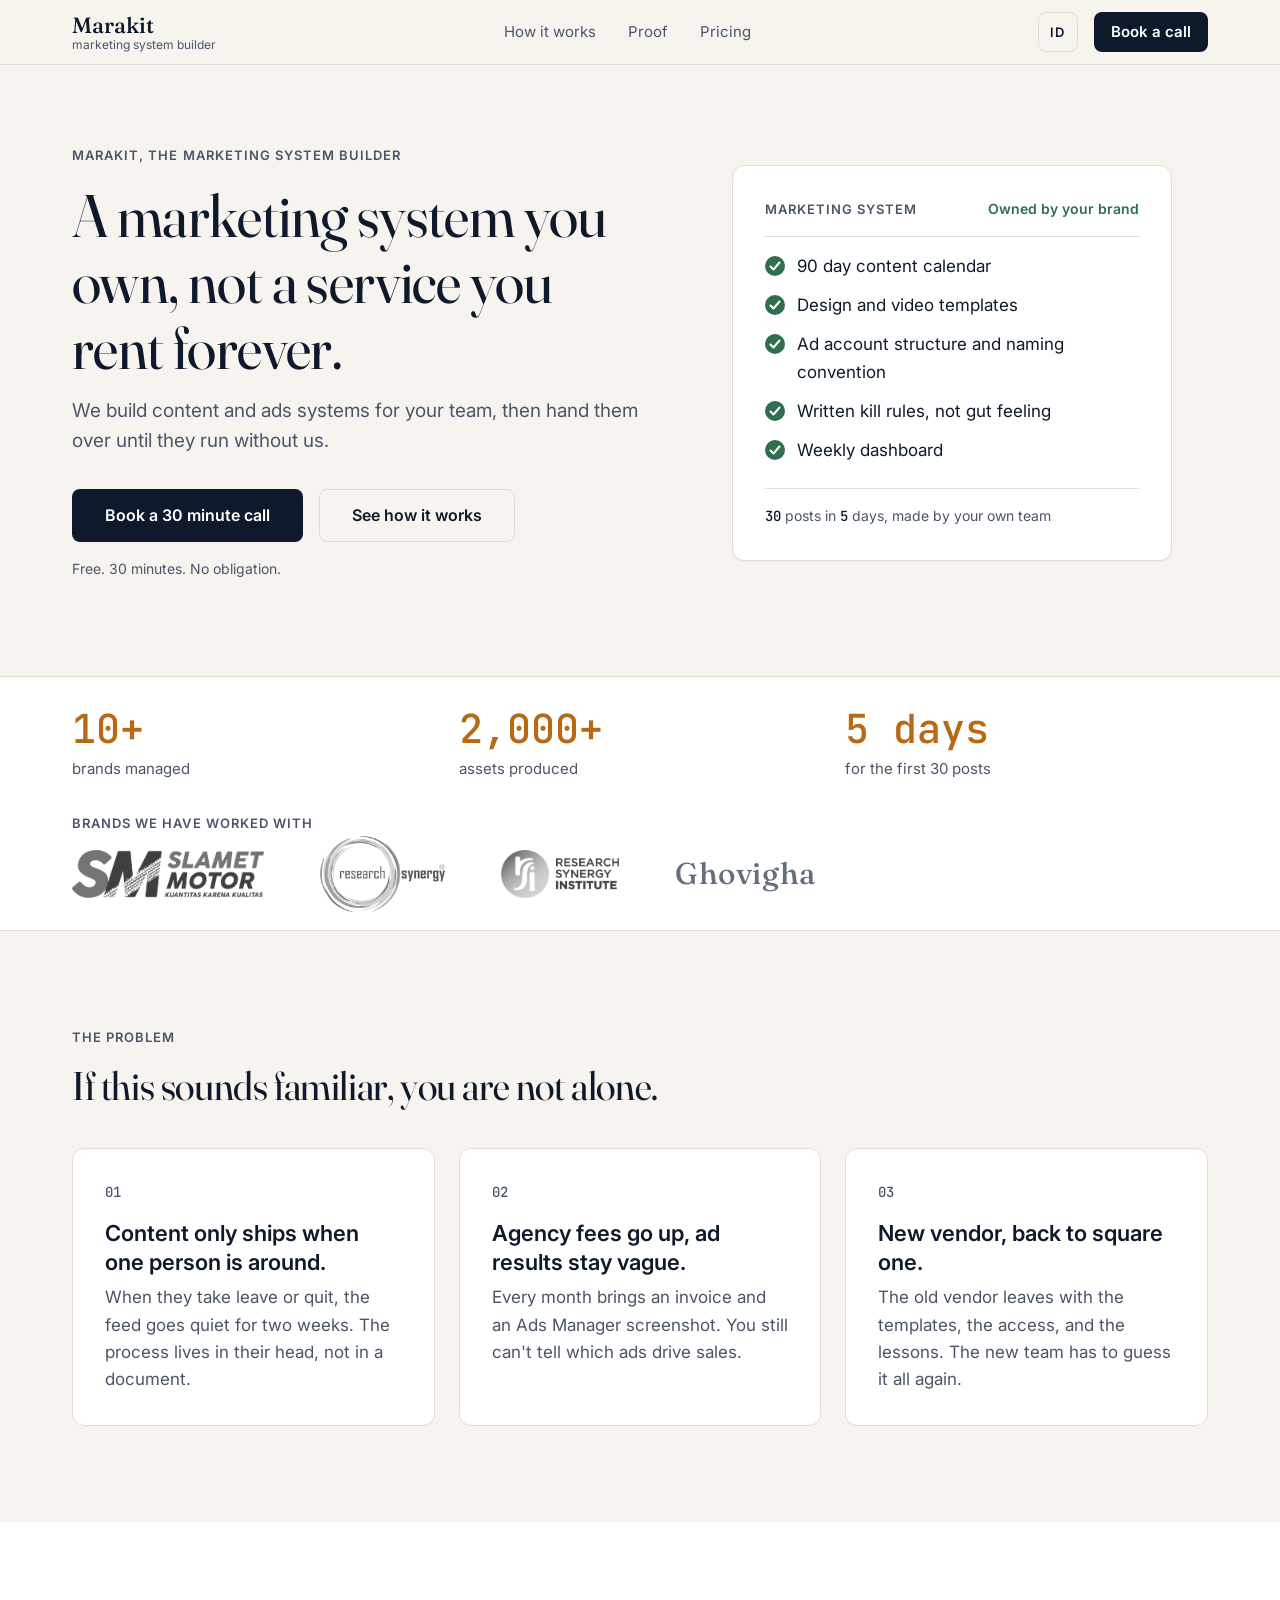
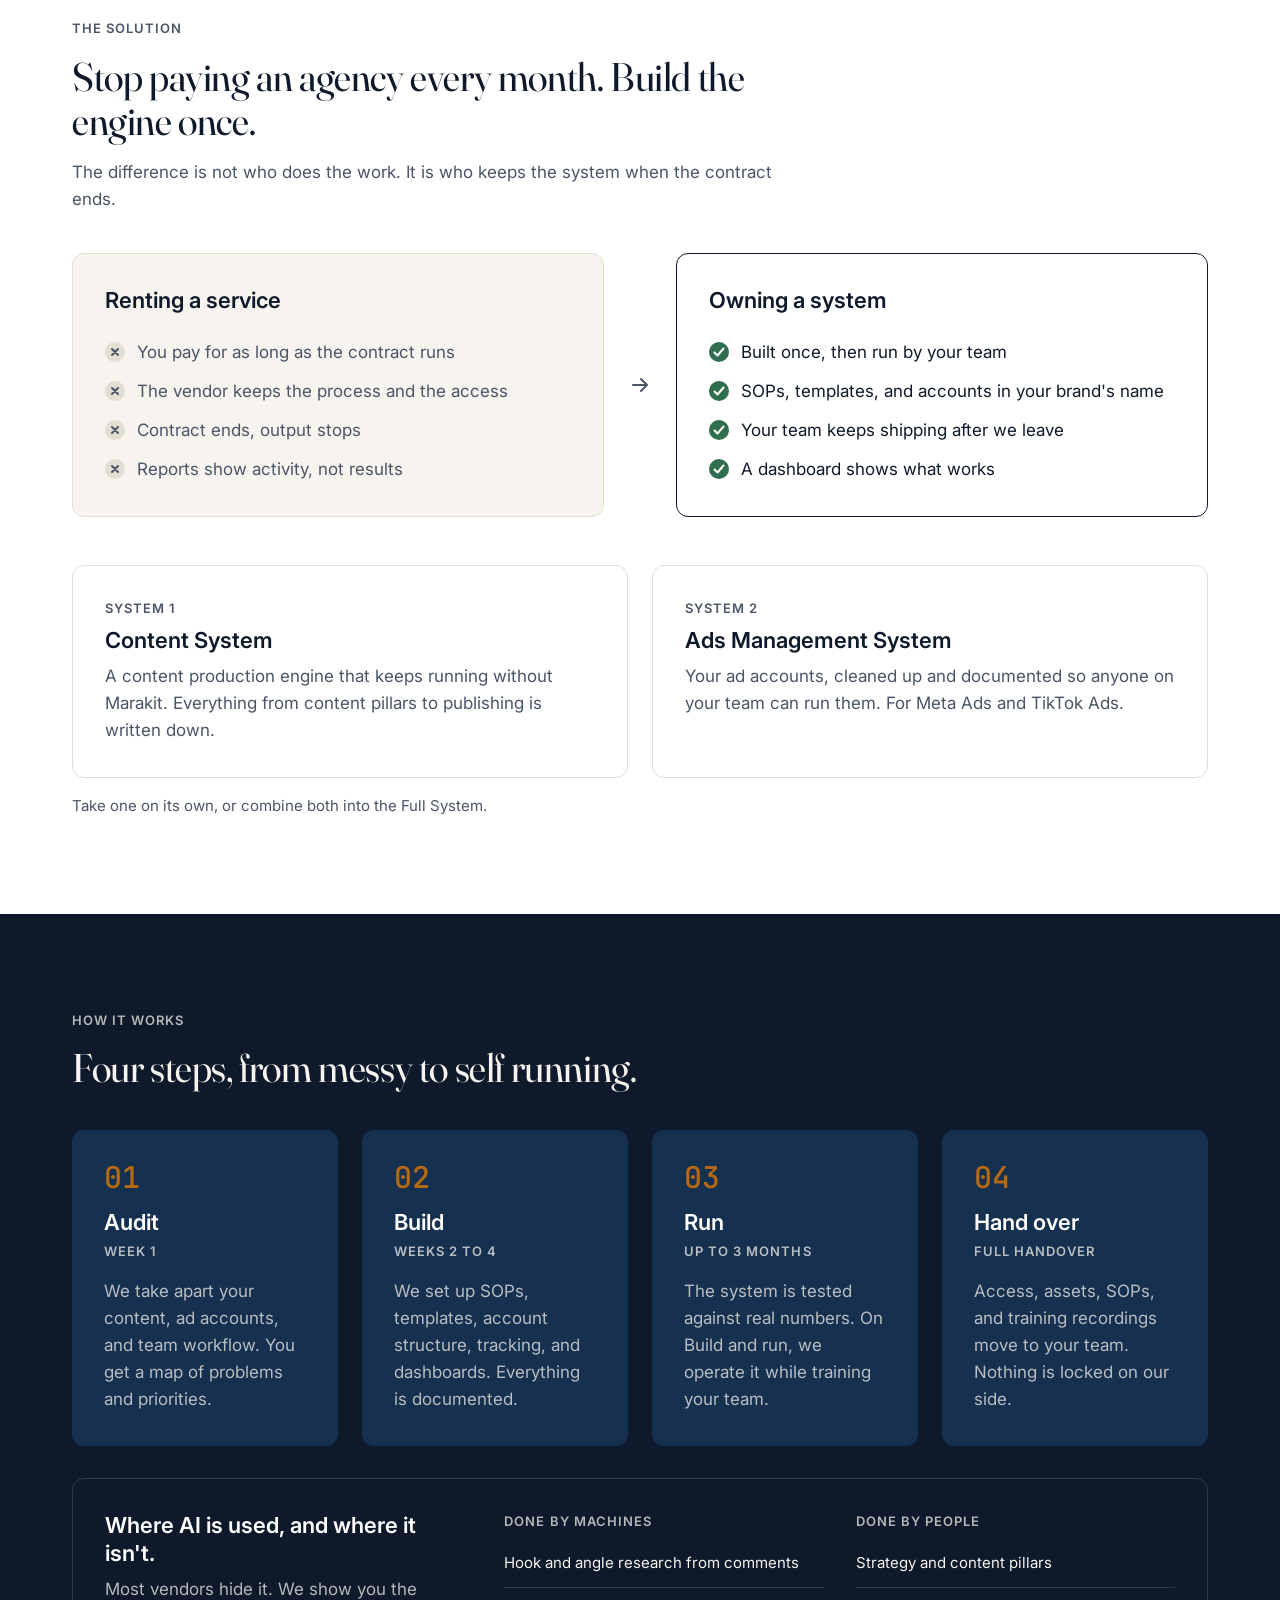
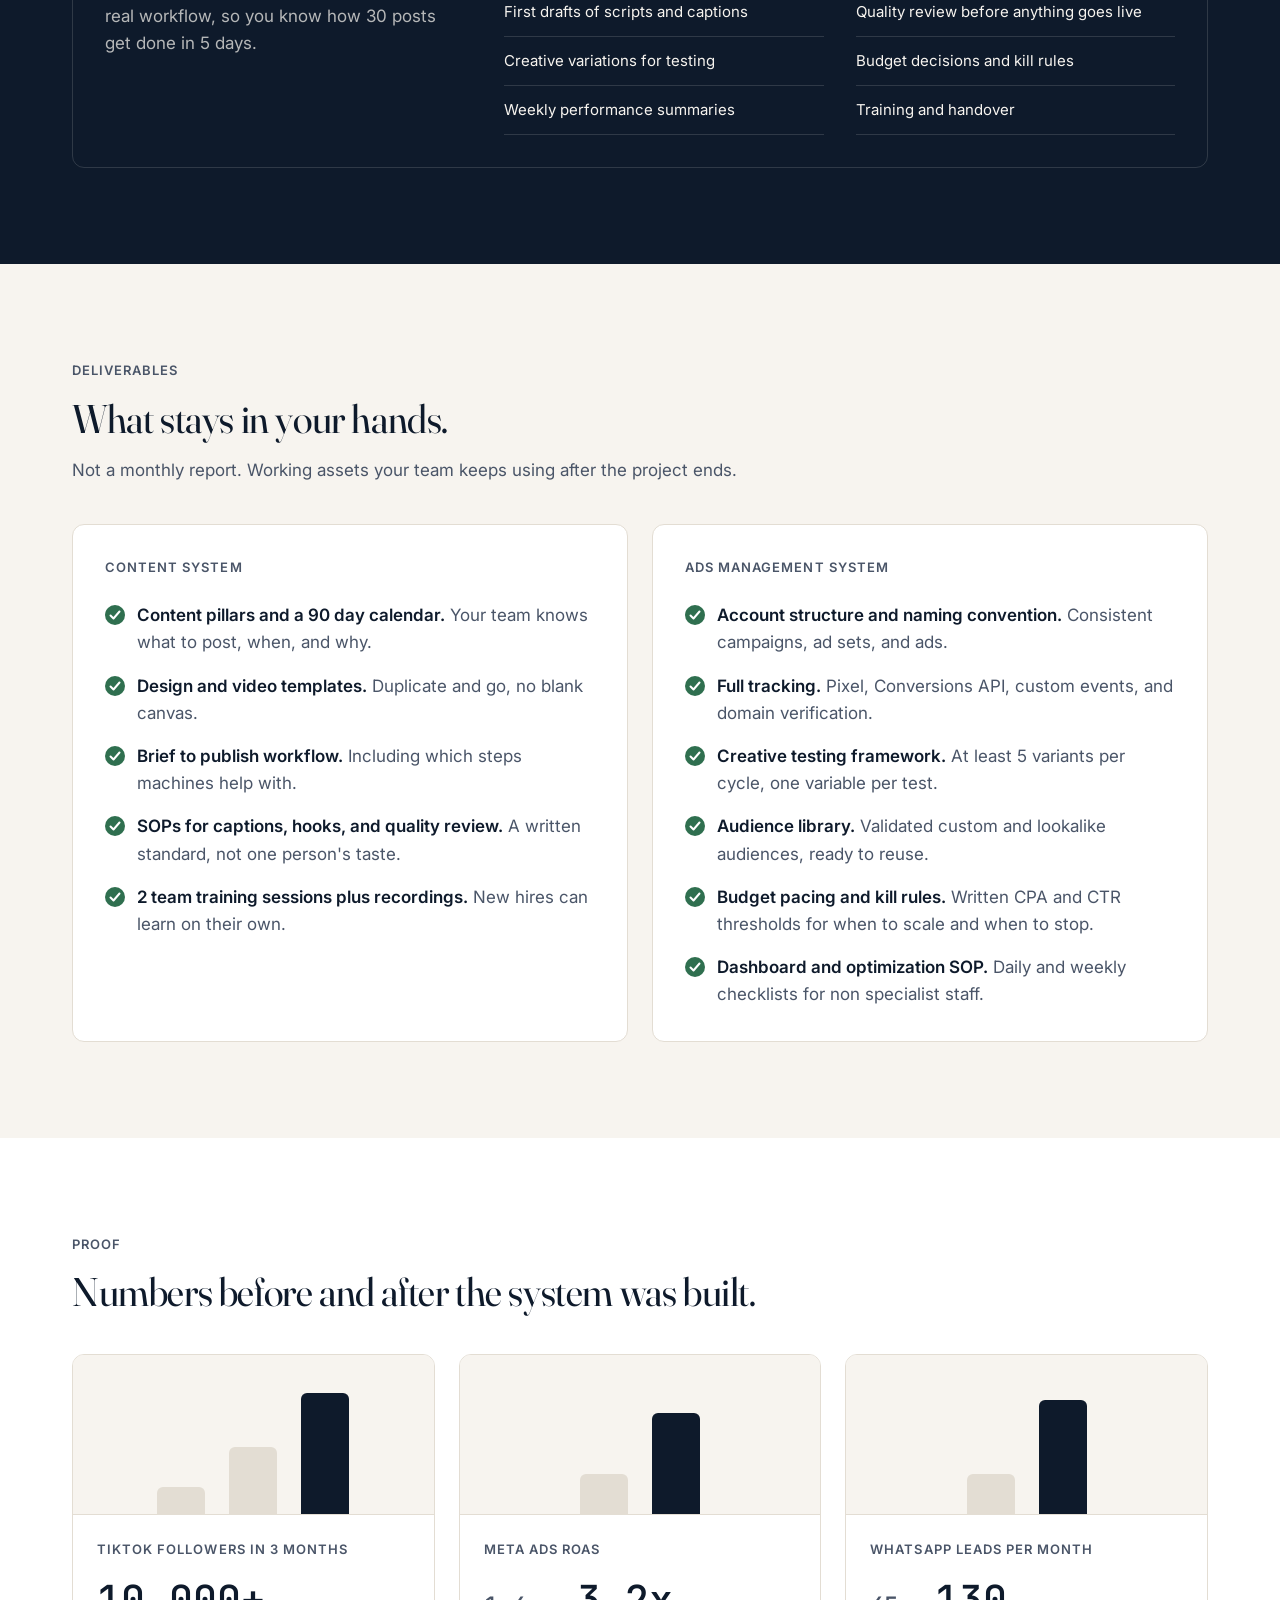
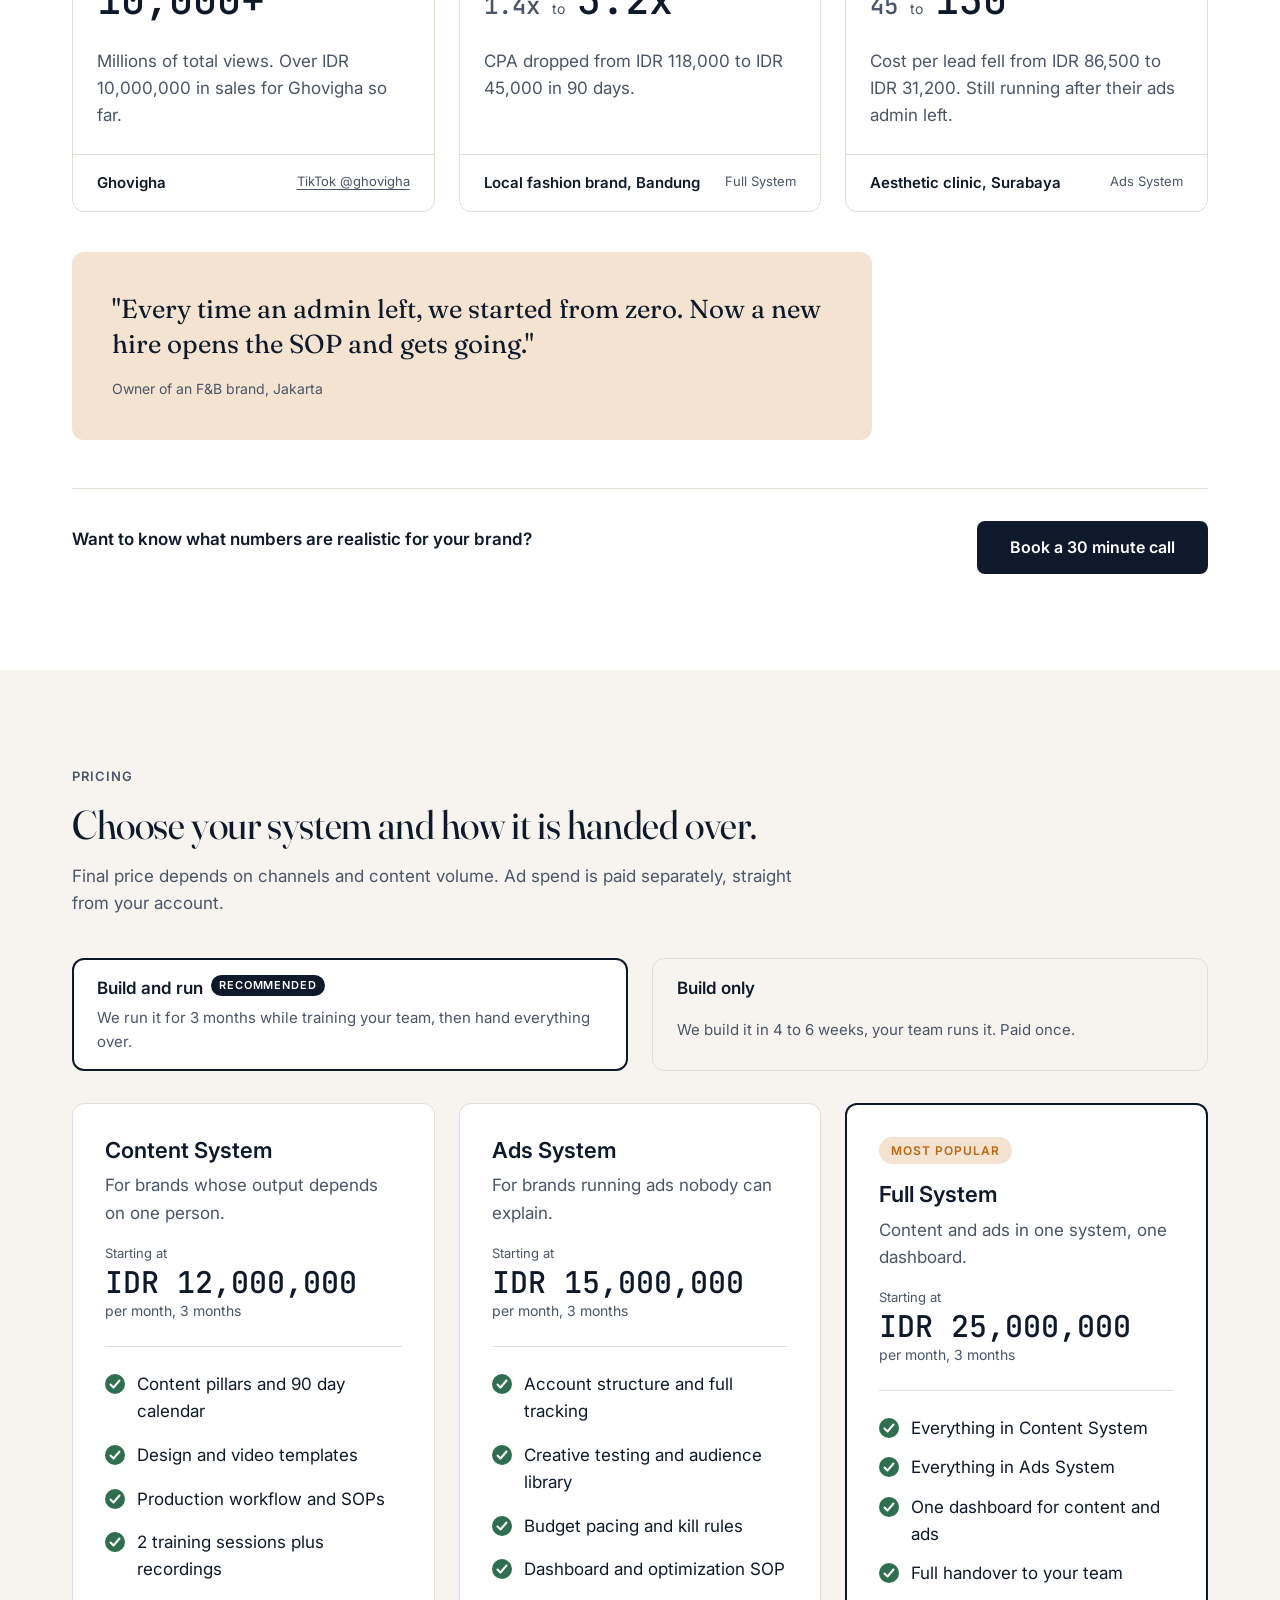
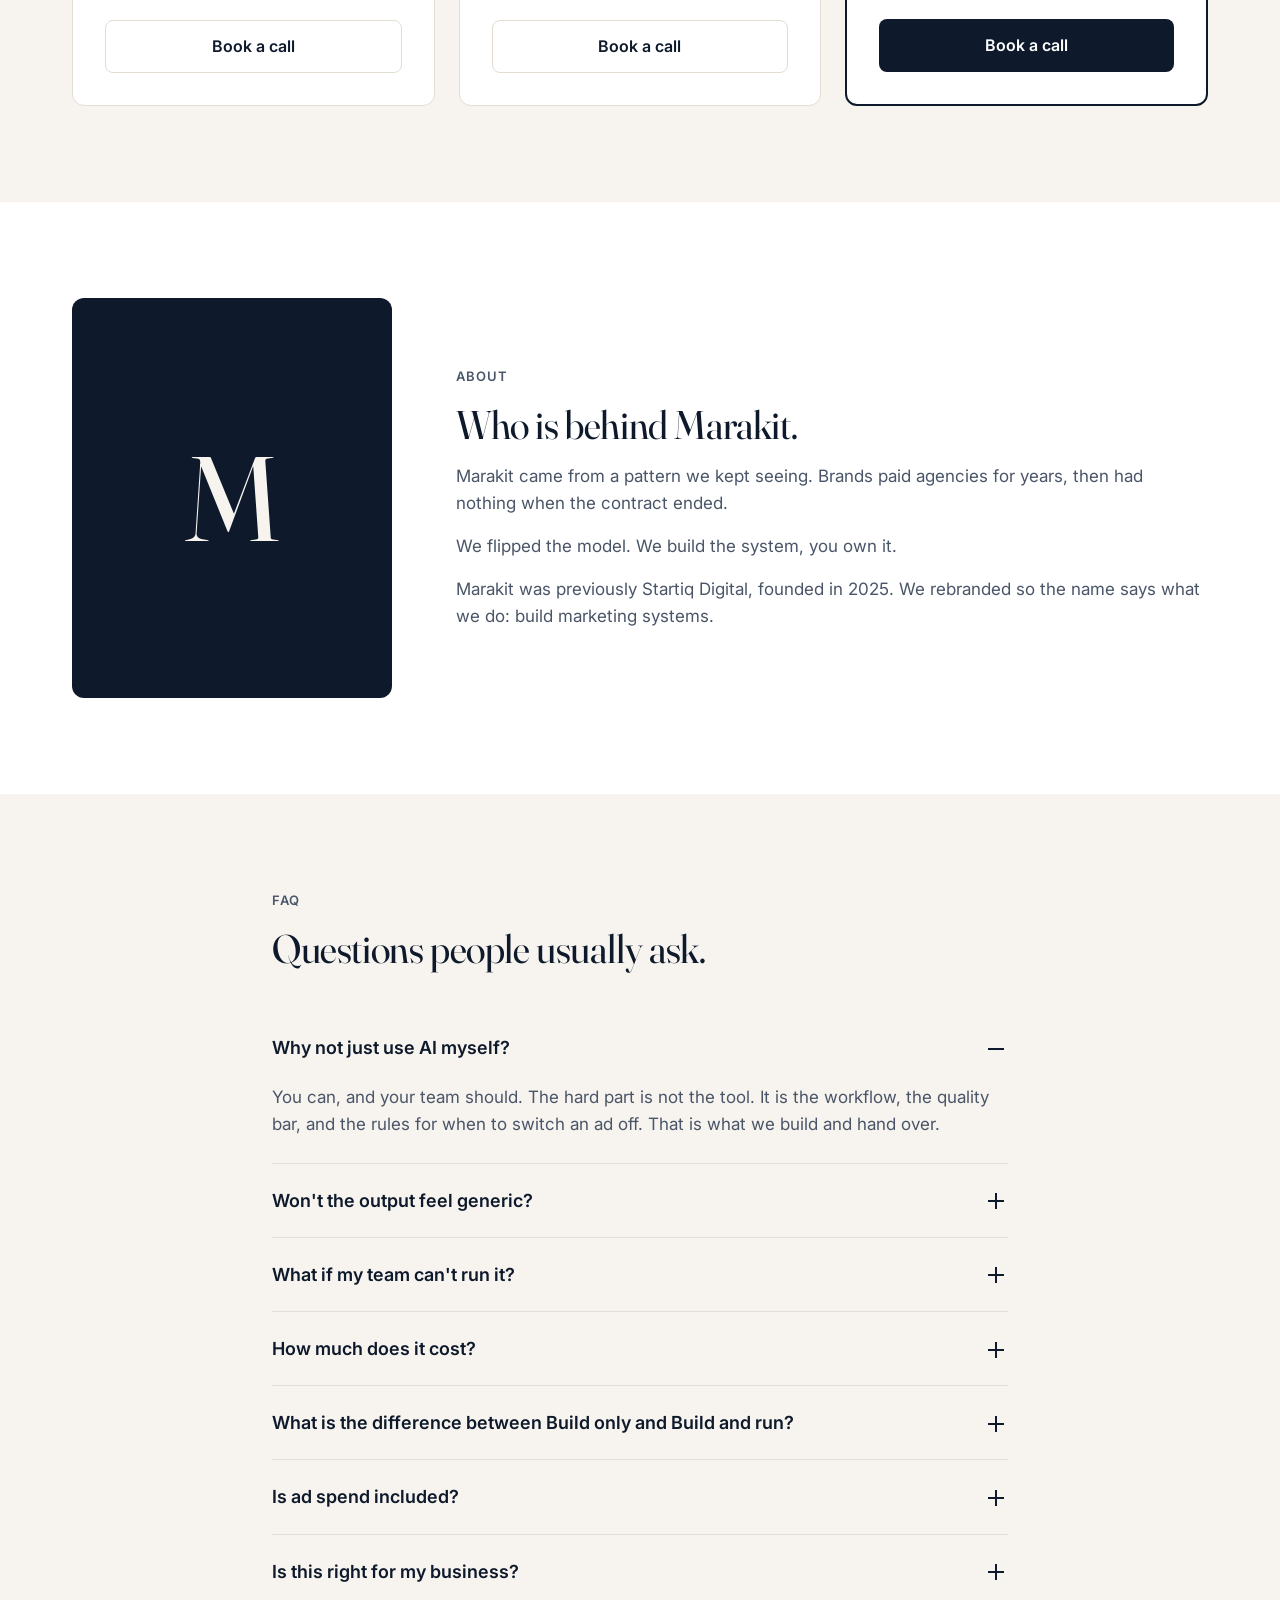
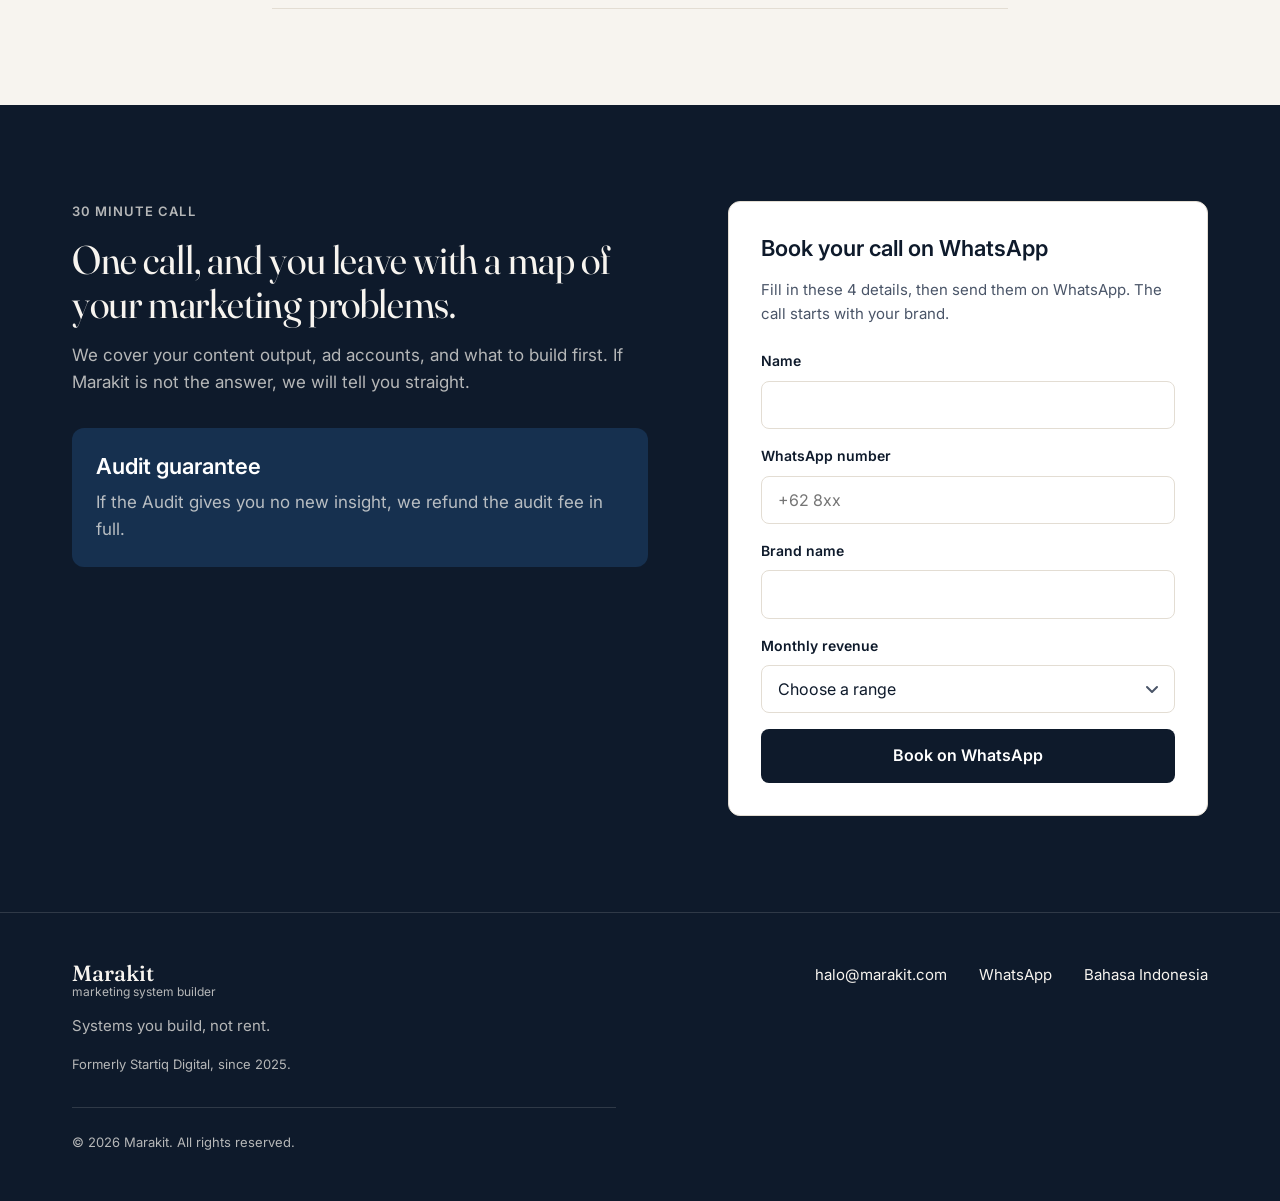
==== en/index.html @ 6a22ff9f "Add Ghovigha as a real case study in Proof Replaces the sample F&B case: 10,000+ TikTok followers in" ====
<!doctype html>
<html lang="en">
<head>
  <meta charset="utf-8">
  <meta name="viewport" content="width=device-width, initial-scale=1">
  <title>Marakit, content and ads systems your team owns</title>
  <meta name="description" content="We build content and ads systems for your team, then hand them over until they run without us. Book a free 30 minute call.">
  <link rel="canonical" href="https://marakit.com/en/">
  <link rel="alternate" hreflang="id" href="https://marakit.com/">
  <link rel="alternate" hreflang="en" href="https://marakit.com/en/">
  <link rel="alternate" hreflang="x-default" href="https://marakit.com/">
  <meta name="theme-color" content="#0E1A2B">
  <link rel="icon" href="../assets/favicon.svg" type="image/svg+xml">

  <meta property="og:type" content="website">
  <meta property="og:locale" content="en_US">
  <meta property="og:locale:alternate" content="id_ID">
  <meta property="og:site_name" content="Marakit">
  <meta property="og:url" content="https://marakit.com/en/">
  <meta property="og:title" content="Marakit, marketing systems you own">
  <meta property="og:description" content="A marketing system you own, not a service you rent forever.">
  <meta property="og:image" content="https://marakit.com/assets/og-image-en.png">
  <meta property="og:image:width" content="1200">
  <meta property="og:image:height" content="630">
  <meta name="twitter:card" content="summary_large_image">

  <link rel="preconnect" href="https://fonts.googleapis.com">
  <link rel="preconnect" href="https://fonts.gstatic.com" crossorigin>
  <link rel="stylesheet" href="https://fonts.googleapis.com/css2?family=Fraunces:opsz,wght@9..144,400;9..144,500&family=Inter:wght@400;600&family=JetBrains+Mono:wght@500&display=swap">
  <link rel="stylesheet" href="../css/styles.css">

  <script type="application/ld+json">
  {
    "@context": "https://schema.org",
    "@type": "ProfessionalService",
    "name": "Marakit",
    "description": "We build content and ads systems for F&B, fashion, and service brands.",
    "alternateName": "Startiq Digital",
    "foundingDate": "2025",
    "url": "https://marakit.com/en/",
    "image": "https://marakit.com/assets/og-image-en.png",
    "email": "halo@marakit.com",
    "areaServed": "ID",
    "address": { "@type": "PostalAddress", "addressLocality": "Jakarta", "addressCountry": "ID" },
    "priceRange": "IDR 12,000,000 - IDR 30,000,000"
  }
  </script>
  <script type="application/ld+json">
  {
    "@context": "https://schema.org",
    "@type": "FAQPage",
    "mainEntity": [
      { "@type": "Question", "name": "Why not just use AI myself?", "acceptedAnswer": { "@type": "Answer", "text": "You can, and your team should. The hard part is not the tool. It is the workflow, the quality bar, and the rules for when to switch an ad off. That is what we build and hand over." } },
      { "@type": "Question", "name": "Won't the output feel generic?", "acceptedAnswer": { "@type": "Answer", "text": "Templates are built from your brand's own data: tone, products, and content that already works. A person reviews every piece before it goes live." } },
      { "@type": "Question", "name": "What if my team can't run it?", "acceptedAnswer": { "@type": "Answer", "text": "That is why you get written SOPs, 2 training sessions, and recordings. The ads checklist is designed for non specialist staff." } },
      { "@type": "Question", "name": "How much does it cost?", "acceptedAnswer": { "@type": "Answer", "text": "Build only starts at IDR 15,000,000, paid once. Build and run starts at IDR 12,000,000 per month for 3 months. We give you the exact figure on the call." } },
      { "@type": "Question", "name": "What is the difference between Build only and Build and run?", "acceptedAnswer": { "@type": "Answer", "text": "Build only: we build the system in 4 to 6 weeks and your team runs it. Build and run: we run it for 3 months while training your team, then hand everything over." } },
      { "@type": "Question", "name": "Is ad spend included?", "acceptedAnswer": { "@type": "Answer", "text": "No. Ad spend is paid straight from your account to Meta or TikTok. We never hold your ad money." } },
      { "@type": "Question", "name": "Is this right for my business?", "acceptedAnswer": { "@type": "Answer", "text": "It fits best for F&B, fashion, or service brands making IDR 200 million to 2 billion a month, with a marketing team of 1 to 3 people." } }
    ]
  }
  </script>
</head>
<body>
  <a class="skip-link" href="#main">Skip to content</a>

  <!-- 1. Navbar -->
  <header class="nav" id="top">
    <div class="container nav__inner">
      <a class="brand" href="#top" aria-label="Marakit, the marketing system builder">
        <span class="brand__name">Marakit</span>
        <span class="brand__desc">marketing system builder</span>
      </a>
      <nav aria-label="Main navigation">
        <ul class="nav__links">
          <li><a href="#how-it-works">How it works</a></li>
          <li><a href="#proof">Proof</a></li>
          <li><a href="#pricing">Pricing</a></li>
        </ul>
      </nav>
      <div class="nav__actions">
        <a class="lang" href="../" hreflang="id" lang="id" data-lang-switch="id" aria-label="Ganti ke Bahasa Indonesia">ID</a>
        <a class="btn btn--primary btn--sm" href="https://wa.me/6281220694447" data-cta="navbar" target="_blank" rel="noopener">
          <span class="hide-sm">Book a call</span><span class="show-sm">Book</span>
        </a>
      </div>
    </div>
  </header>

  <main id="main">
    <!-- 2. Hero -->
    <section class="hero section--bone">
      <div class="container hero__grid">
        <div class="hero__copy">
          <p class="eyebrow">Marakit, the marketing system builder</p>
          <h1>A marketing system you own, not a service you rent forever.</h1>
          <p class="lead">We build content and ads systems for your team, then hand them over until they run without us.</p>
          <div class="hero__actions">
            <a class="btn btn--primary" href="https://wa.me/6281220694447" data-cta="hero" target="_blank" rel="noopener">Book a 30 minute call</a>
            <a class="btn btn--secondary" href="#how-it-works">See how it works</a>
          </div>
          <p class="microcopy">Free. 30 minutes. No obligation.</p>
        </div>

        <div class="hero__visual" aria-hidden="true">
          <div class="card system-card">
            <div class="system-card__head">
              <span class="caption">Marketing system</span>
              <span class="system-card__owner">Owned by your brand</span>
            </div>
            <ul class="checklist">
              <li>90 day content calendar</li>
              <li>Design and video templates</li>
              <li>Ad account structure and naming convention</li>
              <li>Written kill rules, not gut feeling</li>
              <li>Weekly dashboard</li>
            </ul>
            <div class="system-card__foot">
              <span class="mono">30</span> posts in <span class="mono">5</span> days, made by your own team
            </div>
          </div>
        </div>
      </div>
    </section>

    <!-- 3. Social proof bar -->
    <!-- REPLACE before launch: the 2,000+ and 5 days figures must be real. -->
    <section class="proofbar section--white" aria-label="Marakit in numbers">
      <div class="container proofbar__grid">
        <div class="stat"><span class="stat__num">10+</span><span class="stat__label">brands managed</span></div>
        <div class="stat"><span class="stat__num">2,000+</span><span class="stat__label">assets produced</span></div>
        <div class="stat"><span class="stat__num">5 days</span><span class="stat__label">for the first 30 posts</span></div>
      </div>
      <div class="container logos">
        <p class="caption">Brands we have worked with</p>
        <ul class="logos__list">
          <li><img src="../assets/clients/slamet-motor.webp" alt="Slamet Motor" width="479" height="120" loading="lazy" decoding="async"></li>
          <li><img src="../assets/clients/research-synergy.webp" alt="Research Synergy" width="198" height="120" class="logo--tall" loading="lazy" decoding="async"></li>
          <li><img src="../assets/clients/research-synergy-institute.webp" alt="Research Synergy Institute" width="295" height="120" loading="lazy" decoding="async"></li>
          <li><span class="logo-text">Ghovigha</span></li>
        </ul>
      </div>
    </section>

    <!-- 4. Problem -->
    <section class="section section--bone" id="problem">
      <div class="container">
        <header class="section__head">
          <p class="eyebrow">The problem</p>
          <h2>If this sounds familiar, you are not alone.</h2>
        </header>
        <div class="grid grid--3">
          <article class="card problem">
            <span class="problem__num mono">01</span>
            <h3>Content only ships when one person is around.</h3>
            <p>When they take leave or quit, the feed goes quiet for two weeks. The process lives in their head, not in a document.</p>
          </article>
          <article class="card problem">
            <span class="problem__num mono">02</span>
            <h3>Agency fees go up, ad results stay vague.</h3>
            <p>Every month brings an invoice and an Ads Manager screenshot. You still can't tell which ads drive sales.</p>
          </article>
          <article class="card problem">
            <span class="problem__num mono">03</span>
            <h3>New vendor, back to square one.</h3>
            <p>The old vendor leaves with the templates, the access, and the lessons. The new team has to guess it all again.</p>
          </article>
        </div>
      </div>
    </section>

    <!-- 5. Solution -->
    <section class="section section--white" id="solution">
      <div class="container">
        <header class="section__head">
          <p class="eyebrow">The solution</p>
          <h2>Stop paying an agency every month. Build the engine once.</h2>
          <p class="section__sub">The difference is not who does the work. It is who keeps the system when the contract ends.</p>
        </header>
        <div class="compare">
          <div class="compare__col compare__col--before">
            <h3>Renting a service</h3>
            <ul class="xlist">
              <li>You pay for as long as the contract runs</li>
              <li>The vendor keeps the process and the access</li>
              <li>Contract ends, output stops</li>
              <li>Reports show activity, not results</li>
            </ul>
          </div>
          <div class="compare__arrow" aria-hidden="true">
            <svg viewBox="0 0 24 24" width="24" height="24"><path d="M5 12h14M13 6l6 6-6 6" fill="none" stroke="currentColor" stroke-width="2" stroke-linecap="round" stroke-linejoin="round"/></svg>
          </div>
          <div class="compare__col compare__col--after">
            <h3>Owning a system</h3>
            <ul class="checklist">
              <li>Built once, then run by your team</li>
              <li>SOPs, templates, and accounts in your brand's name</li>
              <li>Your team keeps shipping after we leave</li>
              <li>A dashboard shows what works</li>
            </ul>
          </div>
        </div>

        <div class="pillars">
          <article class="card pillar">
            <p class="caption">System 1</p>
            <h3>Content System</h3>
            <p>A content production engine that keeps running without Marakit. Everything from content pillars to publishing is written down.</p>
          </article>
          <article class="card pillar">
            <p class="caption">System 2</p>
            <h3>Ads Management System</h3>
            <p>Your ad accounts, cleaned up and documented so anyone on your team can run them. For Meta Ads and TikTok Ads.</p>
          </article>
        </div>
        <p class="pillars__note">Take one on its own, or combine both into the Full System.</p>
      </div>
    </section>

    <!-- 6. How it works (dark) -->
    <section class="section section--dark" id="how-it-works">
      <div class="container">
        <header class="section__head">
          <p class="eyebrow">How it works</p>
          <h2>Four steps, from messy to self running.</h2>
        </header>
        <ol class="steps">
          <li class="step">
            <span class="step__num mono">01</span>
            <h3>Audit</h3>
            <p class="step__time">Week 1</p>
            <p>We take apart your content, ad accounts, and team workflow. You get a map of problems and priorities.</p>
          </li>
          <li class="step">
            <span class="step__num mono">02</span>
            <h3>Build</h3>
            <p class="step__time">Weeks 2 to 4</p>
            <p>We set up SOPs, templates, account structure, tracking, and dashboards. Everything is documented.</p>
          </li>
          <li class="step">
            <span class="step__num mono">03</span>
            <h3>Run</h3>
            <p class="step__time">Up to 3 months</p>
            <p>The system is tested against real numbers. On Build and run, we operate it while training your team.</p>
          </li>
          <li class="step">
            <span class="step__num mono">04</span>
            <h3>Hand over</h3>
            <p class="step__time">Full handover</p>
            <p>Access, assets, SOPs, and training recordings move to your team. Nothing is locked on our side.</p>
          </li>
        </ol>

        <div class="split">
          <div class="split__intro">
            <h3>Where AI is used, and where it isn't.</h3>
            <p>Most vendors hide it. We show you the real workflow, so you know how 30 posts get done in 5 days.</p>
          </div>
          <div class="split__cols">
            <div class="split__col">
              <p class="caption">Done by machines</p>
              <ul class="tools">
                <li><span>Hook and angle research from comments</span></li>
                <li><span>First drafts of scripts and captions</span></li>
                <li><span>Creative variations for testing</span></li>
                <li><span>Weekly performance summaries</span></li>
              </ul>
            </div>
            <div class="split__col">
              <p class="caption">Done by people</p>
              <ul class="tools">
                <li><span>Strategy and content pillars</span></li>
                <li><span>Quality review before anything goes live</span></li>
                <li><span>Budget decisions and kill rules</span></li>
                <li><span>Training and handover</span></li>
              </ul>
            </div>
          </div>
        </div>
      </div>
    </section>

    <!-- 7. Deliverables -->
    <section class="section section--bone" id="deliverables">
      <div class="container">
        <header class="section__head">
          <p class="eyebrow">Deliverables</p>
          <h2>What stays in your hands.</h2>
          <p class="section__sub">Not a monthly report. Working assets your team keeps using after the project ends.</p>
        </header>
        <div class="deliv-grid">
          <article class="card deliv-list">
            <p class="caption">Content System</p>
            <ul class="checklist">
              <li><strong>Content pillars and a 90 day calendar.</strong> Your team knows what to post, when, and why.</li>
              <li><strong>Design and video templates.</strong> Duplicate and go, no blank canvas.</li>
              <li><strong>Brief to publish workflow.</strong> Including which steps machines help with.</li>
              <li><strong>SOPs for captions, hooks, and quality review.</strong> A written standard, not one person's taste.</li>
              <li><strong>2 team training sessions plus recordings.</strong> New hires can learn on their own.</li>
            </ul>
          </article>
          <article class="card deliv-list">
            <p class="caption">Ads Management System</p>
            <ul class="checklist">
              <li><strong>Account structure and naming convention.</strong> Consistent campaigns, ad sets, and ads.</li>
              <li><strong>Full tracking.</strong> Pixel, Conversions API, custom events, and domain verification.</li>
              <li><strong>Creative testing framework.</strong> At least 5 variants per cycle, one variable per test.</li>
              <li><strong>Audience library.</strong> Validated custom and lookalike audiences, ready to reuse.</li>
              <li><strong>Budget pacing and kill rules.</strong> Written CPA and CTR thresholds for when to scale and when to stop.</li>
              <li><strong>Dashboard and optimization SOP.</strong> Daily and weekly checklists for non specialist staff.</li>
            </ul>
          </article>
        </div>
      </div>
    </section>

    <!-- 8. Proof -->
    <!-- The Ghovigha case study is real. REPLACE before launch: the other 2 case studies are SAMPLE STRUCTURE only. Write metrics as they are, never rounded up. -->
    <section class="section section--white" id="proof">
      <div class="container">
        <header class="section__head">
          <p class="eyebrow">Proof</p>
          <h2>Numbers before and after the system was built.</h2>
        </header>
        <div class="grid grid--3">
          <article class="card case">
            <div class="case__visual" aria-hidden="true">
              <div class="bars"><span style="--h:20%"></span><span style="--h:50%"></span><span class="is-after" style="--h:90%"></span></div>
            </div>
            <div class="case__body">
              <p class="case__metric">TikTok followers in 3 months</p>
              <p class="case__nums"><span class="mono case__after">10,000+</span></p>
              <p>Millions of total views. Over IDR 10,000,000 in sales for Ghovigha so far.</p>
            </div>
            <p class="case__client">Ghovigha <a class="case__tag" href="https://www.tiktok.com/@ghovigha" target="_blank" rel="noopener">TikTok @ghovigha</a></p>
          </article>
          <article class="card case">
            <div class="case__visual" aria-hidden="true">
              <div class="bars"><span style="--h:30%"></span><span class="is-after" style="--h:75%"></span></div>
            </div>
            <div class="case__body">
              <p class="case__metric">Meta Ads ROAS</p>
              <p class="case__nums"><span class="mono case__before">1.4x</span><span class="case__to">to</span><span class="mono case__after">3.2x</span></p>
              <p>CPA dropped from IDR 118,000 to IDR 45,000 in 90 days.</p>
            </div>
            <p class="case__client">Local fashion brand, Bandung <span class="case__tag">Full System</span></p>
          </article>
          <article class="card case">
            <div class="case__visual" aria-hidden="true">
              <div class="bars"><span style="--h:30%"></span><span class="is-after" style="--h:85%"></span></div>
            </div>
            <div class="case__body">
              <p class="case__metric">WhatsApp leads per month</p>
              <p class="case__nums"><span class="mono case__before">45</span><span class="case__to">to</span><span class="mono case__after">130</span></p>
              <p>Cost per lead fell from IDR 86,500 to IDR 31,200. Still running after their ads admin left.</p>
            </div>
            <p class="case__client">Aesthetic clinic, Surabaya <span class="case__tag">Ads System</span></p>
          </article>
        </div>

        <blockquote class="quote">
          <p>"Every time an admin left, we started from zero. Now a new hire opens the SOP and gets going."</p>
          <footer>Owner of an F&amp;B brand, Jakarta</footer>
        </blockquote>

        <div class="inline-cta">
          <p>Want to know what numbers are realistic for your brand?</p>
          <a class="btn btn--primary" href="https://wa.me/6281220694447" data-cta="after_bukti" target="_blank" rel="noopener">Book a 30 minute call</a>
        </div>
      </div>
    </section>

    <!-- 9. Pricing -->
    <section class="section section--bone" id="pricing" data-model="run">
      <div class="container">
        <header class="section__head">
          <p class="eyebrow">Pricing</p>
          <h2>Choose your system and how it is handed over.</h2>
          <p class="section__sub">Final price depends on channels and content volume. Ad spend is paid separately, straight from your account.</p>
        </header>

        <div class="models" role="group" aria-label="Handover model">
          <button type="button" class="model" data-model-btn="run" aria-pressed="true">
            <span class="model__name">Build and run <span class="badge badge--inline">Recommended</span></span>
            <span class="model__desc">We run it for 3 months while training your team, then hand everything over.</span>
          </button>
          <button type="button" class="model" data-model-btn="build" aria-pressed="false">
            <span class="model__name">Build only</span>
            <span class="model__desc">We build it in 4 to 6 weeks, your team runs it. Paid once.</span>
          </button>
        </div>

        <div class="grid grid--3 pricing">
          <article class="card tier">
            <h3>Content System</h3>
            <p class="tier__for">For brands whose output depends on one person.</p>
            <p class="tier__price">
              <span class="tier__from">Starting at</span>
              <span class="mono" data-show="run">IDR 12,000,000</span><span class="tier__unit" data-show="run">per month, 3 months</span>
              <span class="mono" data-show="build">IDR 15,000,000</span><span class="tier__unit" data-show="build">paid once, 4 to 6 weeks</span>
            </p>
            <ul class="checklist">
              <li>Content pillars and 90 day calendar</li>
              <li>Design and video templates</li>
              <li>Production workflow and SOPs</li>
              <li>2 training sessions plus recordings</li>
            </ul>
            <a class="btn btn--secondary btn--block" href="https://wa.me/6281220694447" data-cta="paket_content" target="_blank" rel="noopener">Book a call</a>
          </article>
          <article class="card tier">
            <h3>Ads System</h3>
            <p class="tier__for">For brands running ads nobody can explain.</p>
            <p class="tier__price">
              <span class="tier__from">Starting at</span>
              <span class="mono" data-show="run">IDR 15,000,000</span><span class="tier__unit" data-show="run">per month, 3 months</span>
              <span class="mono" data-show="build">IDR 18,000,000</span><span class="tier__unit" data-show="build">paid once, 4 to 6 weeks</span>
            </p>
            <ul class="checklist">
              <li>Account structure and full tracking</li>
              <li>Creative testing and audience library</li>
              <li>Budget pacing and kill rules</li>
              <li>Dashboard and optimization SOP</li>
            </ul>
            <a class="btn btn--secondary btn--block" href="https://wa.me/6281220694447" data-cta="paket_ads" target="_blank" rel="noopener">Book a call</a>
          </article>
          <article class="card tier tier--popular">
            <span class="badge">Most popular</span>
            <h3>Full System</h3>
            <p class="tier__for">Content and ads in one system, one dashboard.</p>
            <p class="tier__price">
              <span class="tier__from">Starting at</span>
              <span class="mono" data-show="run">IDR 25,000,000</span><span class="tier__unit" data-show="run">per month, 3 months</span>
              <span class="mono" data-show="build">IDR 30,000,000</span><span class="tier__unit" data-show="build">paid once, 4 to 6 weeks</span>
            </p>
            <ul class="checklist">
              <li>Everything in Content System</li>
              <li>Everything in Ads System</li>
              <li>One dashboard for content and ads</li>
              <li>Full handover to your team</li>
            </ul>
            <a class="btn btn--primary btn--block" href="https://wa.me/6281220694447" data-cta="paket_full" target="_blank" rel="noopener">Book a call</a>
          </article>
        </div>
      </div>
    </section>

    <!-- 10. About -->
    <section class="section section--white" id="about">
      <div class="container about">
        <div class="about__photo" role="img" aria-label="Photo of the Marakit team">
          <span>M</span>
        </div>
        <div class="about__copy">
          <p class="eyebrow">About</p>
          <h2>Who is behind Marakit.</h2>
          <p>Marakit came from a pattern we kept seeing. Brands paid agencies for years, then had nothing when the contract ended.</p>
          <p>We flipped the model. We build the system, you own it.</p>
          <p>Marakit was previously Startiq Digital, founded in 2025. We rebranded so the name says what we do: build marketing systems.</p>
        </div>
      </div>
    </section>

    <!-- 11. FAQ -->
    <section class="section section--bone" id="faq">
      <div class="container container--narrow">
        <header class="section__head">
          <p class="eyebrow">FAQ</p>
          <h2>Questions people usually ask.</h2>
        </header>
        <div class="faq">
          <details name="faq" open>
            <summary>Why not just use AI myself?</summary>
            <p>You can, and your team should. The hard part is not the tool. It is the workflow, the quality bar, and the rules for when to switch an ad off. That is what we build and hand over.</p>
          </details>
          <details name="faq">
            <summary>Won't the output feel generic?</summary>
            <p>Templates are built from your brand's own data: tone, products, and content that already works. A person reviews every piece before it goes live. See examples in <a href="#proof">Proof</a>.</p>
          </details>
          <details name="faq">
            <summary>What if my team can't run it?</summary>
            <p>That is why you get written SOPs, 2 training sessions, and recordings. The ads checklist is designed for non specialist staff.</p>
          </details>
          <details name="faq">
            <summary>How much does it cost?</summary>
            <p>Build only starts at IDR 15,000,000, paid once. Build and run starts at IDR 12,000,000 per month for 3 months. We give you the exact figure on the call.</p>
          </details>
          <details name="faq">
            <summary>What is the difference between Build only and Build and run?</summary>
            <p>Build only: we build the system in 4 to 6 weeks and your team runs it. Build and run: we run it for 3 months while training your team, then hand everything over.</p>
          </details>
          <details name="faq">
            <summary>Is ad spend included?</summary>
            <p>No. Ad spend is paid straight from your account to Meta or TikTok. We never hold your ad money.</p>
          </details>
          <details name="faq">
            <summary>Is this right for my business?</summary>
            <p>It fits best for F&amp;B, fashion, or service brands making IDR 200 million to 2 billion a month, with a marketing team of 1 to 3 people.</p>
          </details>
        </div>
      </div>
    </section>

    <!-- 12. Closing CTA (dark) -->
    <section class="section section--dark" id="booking">
      <div class="container closing">
        <div class="closing__copy">
          <p class="eyebrow">30 minute call</p>
          <h2>One call, and you leave with a map of your marketing problems.</h2>
          <p>We cover your content output, ad accounts, and what to build first. If Marakit is not the answer, we will tell you straight.</p>
          <div class="guarantee">
            <h3>Audit guarantee</h3>
            <p>If the Audit gives you no new insight, we refund the audit fee in full.</p>
          </div>
        </div>

        <form class="card form" id="booking-form" novalidate>
          <h3>Book your call on WhatsApp</h3>
          <p class="form__hint">Fill in these 4 details, then send them on WhatsApp. The call starts with your brand.</p>
          <div class="field">
            <label for="f-name">Name</label>
            <input id="f-name" name="name" type="text" autocomplete="name" required>
          </div>
          <div class="field">
            <label for="f-wa">WhatsApp number</label>
            <input id="f-wa" name="whatsapp" type="tel" inputmode="tel" autocomplete="tel" placeholder="+62 8xx" required pattern="^\+?[0-9][0-9\s\-]{7,16}$">
          </div>
          <div class="field">
            <label for="f-brand">Brand name</label>
            <input id="f-brand" name="brand" type="text" autocomplete="organization" required>
          </div>
          <div class="field">
            <label for="f-omzet">Monthly revenue</label>
            <select id="f-omzet" name="omzet" required>
              <option value="" selected disabled>Choose a range</option>
              <option>Under IDR 200 million</option>
              <option>IDR 200 to 500 million</option>
              <option>IDR 500 million to 1 billion</option>
              <option>IDR 1 to 2 billion</option>
              <option>Over IDR 2 billion</option>
            </select>
          </div>
          <p class="form__error" id="form-error" role="alert" hidden>Please fill in every field with a valid WhatsApp number.</p>
          <button class="btn btn--primary btn--block" type="submit">Book on WhatsApp</button>
        </form>
      </div>
    </section>
  </main>

  <!-- 13. Footer -->
  <footer class="footer">
    <div class="container footer__grid">
      <div>
        <p class="brand brand--light"><span class="brand__name">Marakit</span><span class="brand__desc">marketing system builder</span></p>
        <p class="footer__tag">Systems you build, not rent.</p>
        <p class="footer__note">Formerly Startiq Digital, since 2025.</p>
      </div>
      <ul class="footer__links">
        <li><a href="mailto:halo@marakit.com">halo@marakit.com</a></li>
        <li><a href="https://wa.me/6281220694447" data-wa="footer" target="_blank" rel="noopener">WhatsApp</a></li>
        <li><a href="../" hreflang="id" lang="id" data-lang-switch="id">Bahasa Indonesia</a></li>
      </ul>
      <p class="footer__legal">&copy; 2026 Marakit. All rights reserved.</p>
    </div>
  </footer>

  <script src="../js/main.js" defer></script>
</body>
</html>
---- css/styles.css ----
/* Marakit landing page. Mobile first: 390px base, 768px, 1280px. */

:root {
  --ink: #0E1A2B;
  --deep: #16304F;
  --bone: #F7F4EF;
  --white: #FFFFFF;
  --amber: #B86914;
  --amber-wash: #F3E3D0;
  --slate: #4A5568;
  --sand: #E3DDD3;
  --pine: #2F6F4F;
  --on-dark-muted: rgba(247, 244, 239, 0.72);
  --on-dark-line: rgba(247, 244, 239, 0.14);

  --serif: "Fraunces", Georgia, "Times New Roman", serif;
  --sans: "Inter", system-ui, -apple-system, "Segoe UI", Roboto, sans-serif;
  --mono: "JetBrains Mono", ui-monospace, SFMono-Regular, Menlo, monospace;

  --section-y: 64px;
  --gutter: 24px;
  --radius-btn: 8px;
  --radius-card: 12px;
  --nav-h: 64px;
}

@media (min-width: 768px) {
  :root { --section-y: 96px; --gutter: 32px; }
}

*, *::before, *::after { box-sizing: border-box; }

html { scroll-behavior: smooth; scroll-padding-top: calc(var(--nav-h) + 16px); -webkit-text-size-adjust: 100%; }
@media (prefers-reduced-motion: reduce) { html { scroll-behavior: auto; } }

body {
  margin: 0;
  background: var(--bone);
  color: var(--ink);
  font-family: var(--sans);
  font-size: 16px;
  font-weight: 400;
  line-height: 1.6;
  -webkit-font-smoothing: antialiased;
}
@media (min-width: 768px) { body { font-size: 17px; } }

img, svg { display: block; max-width: 100%; }
a { color: inherit; }
p { margin: 0 0 16px; max-width: 68ch; }
p:last-child { margin-bottom: 0; }

h1, h2 { font-family: var(--serif); font-weight: 400; line-height: 1.1; margin: 0 0 16px; letter-spacing: -0.01em; font-variation-settings: "opsz" 144; }
h1 { font-size: 34px; }
h2 { font-size: 26px; }
h3 { font-family: var(--sans); font-weight: 600; font-size: 19px; line-height: 1.3; margin: 0 0 8px; }
@media (min-width: 768px) {
  h1 { font-size: 48px; }
  h2 { font-size: 36px; }
  h3 { font-size: 22px; }
}
@media (min-width: 1280px) {
  h1 { font-size: 60px; }
  h2 { font-size: 40px; }
}

.mono { font-family: var(--mono); font-weight: 500; }

.eyebrow, .caption {
  font-size: 12px;
  font-weight: 600;
  text-transform: uppercase;
  letter-spacing: 0.08em;
  color: var(--slate);
  margin: 0 0 16px;
}
@media (min-width: 768px) { .eyebrow, .caption { font-size: 13px; } }

.skip-link { position: absolute; left: -9999px; top: 8px; background: var(--ink); color: var(--white); padding: 8px 16px; z-index: 100; border-radius: var(--radius-btn); }
.skip-link:focus { left: 8px; }

:focus-visible { outline: 2px solid var(--amber); outline-offset: 3px; }

/* Layout */
.container { width: 100%; max-width: 1200px; margin: 0 auto; padding: 0 var(--gutter); }
.container--narrow { max-width: 800px; }
.section { padding: var(--section-y) 0; }
.section--bone { background: var(--bone); }
.section--white { background: var(--white); }
.section--dark { background: var(--ink); color: var(--bone); }
.section--dark .eyebrow { color: var(--on-dark-muted); }
.section--dark p { color: var(--on-dark-muted); }
.section__head { margin-bottom: 40px; max-width: 720px; }
.section__sub { color: var(--slate); }

.grid { display: grid; gap: 16px; }
@media (min-width: 768px) { .grid--3 { grid-template-columns: repeat(2, 1fr); gap: 24px; } }
@media (min-width: 1280px) { .grid--3 { grid-template-columns: repeat(3, 1fr); } }

.show-sm { display: inline; }
.hide-sm { display: none; }
@media (min-width: 768px) { .show-sm { display: none; } .hide-sm { display: inline; } }

/* Buttons */
.btn {
  display: inline-flex;
  align-items: center;
  justify-content: center;
  gap: 8px;
  min-height: 48px;
  padding: 16px 32px;
  border-radius: var(--radius-btn);
  border: 1px solid transparent;
  font: 600 16px/1.2 var(--sans);
  text-decoration: none;
  text-align: center;
  cursor: pointer;
  transition: background-color .15s ease, border-color .15s ease, color .15s ease;
}
.btn--primary { background: var(--ink); color: var(--white); }
.btn--primary:hover { background: var(--deep); }
.btn--secondary { background: transparent; color: var(--ink); border-color: var(--sand); }
.btn--secondary:hover { border-color: var(--ink); }
.btn--sm { min-height: 40px; padding: 8px 16px; font-size: 15px; }
.btn--block { width: 100%; }
.btn--whatsapp { background: transparent; color: var(--pine); border-color: var(--sand); }
.btn--whatsapp:hover { border-color: var(--pine); }

/* Navbar */
.nav {
  position: sticky;
  top: 0;
  z-index: 50;
  background: rgba(247, 244, 239, 0.94);
  -webkit-backdrop-filter: saturate(1.2) blur(8px);
  backdrop-filter: saturate(1.2) blur(8px);
  border-bottom: 1px solid var(--sand);
}
.nav__inner { display: flex; align-items: center; justify-content: space-between; gap: 16px; height: var(--nav-h); }
.nav__links { display: none; list-style: none; margin: 0; padding: 0; gap: 32px; }
.nav__links a { text-decoration: none; color: var(--slate); font-size: 15px; }
.nav__links a:hover { color: var(--ink); text-decoration: underline; text-decoration-color: var(--amber); text-underline-offset: 6px; text-decoration-thickness: 2px; }
@media (min-width: 768px) { .nav__links { display: flex; } }

.nav__actions { display: flex; align-items: center; gap: 16px; }
.lang {
  display: inline-flex;
  align-items: center;
  justify-content: center;
  min-width: 40px;
  min-height: 40px;
  padding: 0 8px;
  border: 1px solid var(--sand);
  border-radius: var(--radius-btn);
  font-size: 13px;
  font-weight: 600;
  letter-spacing: 0.08em;
  color: var(--ink);
  text-decoration: none;
}
.lang:hover { border-color: var(--ink); }

.brand { display: flex; flex-direction: column; text-decoration: none; line-height: 1.1; margin: 0; }
.brand__name { font-family: var(--serif); font-size: 22px; font-weight: 500; color: var(--ink); }
.brand__desc { font-size: 12px; color: var(--slate); }
.brand--light .brand__name { color: var(--bone); }
.brand--light .brand__desc { color: var(--on-dark-muted); }

/* Hero */
.hero { padding: 48px 0 var(--section-y); }
.hero__grid { display: grid; gap: 48px; align-items: center; }
.hero h1 { max-width: 16ch; }
.lead { font-size: 18px; color: var(--slate); margin-bottom: 32px; }
.hero__actions { display: flex; flex-direction: column; gap: 16px; }
.microcopy { font-size: 14px; color: var(--slate); margin-top: 16px; }
@media (min-width: 768px) {
  .hero { padding-top: 80px; }
  .hero__actions { flex-direction: row; flex-wrap: wrap; }
  .lead { font-size: 19px; }
}
@media (min-width: 1280px) {
  .hero__grid { grid-template-columns: 1.25fr 1fr; gap: 64px; }
}

.card { background: var(--white); border: 1px solid var(--sand); border-radius: var(--radius-card); padding: 24px; }
@media (min-width: 768px) { .card { padding: 32px; } }

.system-card { max-width: 440px; box-shadow: 0 1px 2px rgba(14, 26, 43, 0.04); }
.system-card__head { display: flex; justify-content: space-between; align-items: baseline; gap: 16px; border-bottom: 1px solid var(--sand); padding-bottom: 16px; margin-bottom: 16px; }
.system-card__head .caption { margin: 0; }
.system-card__owner { font-size: 14px; color: var(--pine); font-weight: 600; }
.system-card__foot { margin-top: 24px; padding-top: 16px; border-top: 1px solid var(--sand); font-size: 14px; color: var(--slate); }
.system-card__foot .mono { color: var(--ink); }

/* Lists */
.checklist, .xlist { list-style: none; margin: 0; padding: 0; display: grid; gap: 12px; }
.checklist li, .xlist li { position: relative; padding-left: 32px; }
.checklist li::before, .xlist li::before {
  content: "";
  position: absolute;
  left: 0;
  top: 3px;
  width: 20px;
  height: 20px;
  border-radius: 50%;
  background-repeat: no-repeat;
  background-position: center;
}
.checklist li::before {
  background-color: var(--pine);
  background-image: url("data:image/svg+xml,%3Csvg xmlns='http://www.w3.org/2000/svg' viewBox='0 0 20 20'%3E%3Cpath d='M5.5 10.5l3 3 6-7' fill='none' stroke='%23fff' stroke-width='2' stroke-linecap='round' stroke-linejoin='round'/%3E%3C/svg%3E");
}
.xlist li { color: var(--slate); }
.xlist li::before {
  background-color: var(--sand);
  background-image: url("data:image/svg+xml,%3Csvg xmlns='http://www.w3.org/2000/svg' viewBox='0 0 20 20'%3E%3Cpath d='M7 7l6 6M13 7l-6 6' fill='none' stroke='%234A5568' stroke-width='2' stroke-linecap='round'/%3E%3C/svg%3E");
}

/* Social proof bar */
.proofbar { padding: 32px 0; border-top: 1px solid var(--sand); border-bottom: 1px solid var(--sand); }
.proofbar__grid { display: grid; gap: 24px; grid-template-columns: 1fr; }
.stat { display: flex; align-items: baseline; gap: 12px; }
.stat__num { font-family: var(--mono); font-weight: 500; font-size: 30px; line-height: 1; color: var(--amber); }
.stat__label { color: var(--slate); font-size: 15px; }
@media (min-width: 768px) {
  .proofbar__grid { grid-template-columns: repeat(3, 1fr); }
  .stat { flex-direction: column; gap: 8px; }
  .stat__num { font-size: 40px; }
}

/* Logo klien */
.logos { margin-top: 32px; }
.logos .caption { margin-bottom: 16px; }
.logos__list { list-style: none; margin: 0; padding: 0; display: flex; flex-wrap: wrap; align-items: center; gap: 24px 40px; }
.logos__list img { height: 40px; width: auto; filter: grayscale(1); opacity: 0.75; transition: filter .2s ease, opacity .2s ease; }
.logos__list img:hover { filter: none; opacity: 1; }
.logos__list img.logo--tall { height: 64px; margin: -12px 0; }
.logo-text { display: block; font-family: var(--serif); font-weight: 500; font-size: 26px; line-height: 40px; letter-spacing: 0.02em; color: var(--slate); opacity: 0.85; }
@media (min-width: 768px) { .logos__list { gap: 24px 56px; } .logos__list img { height: 48px; } .logos__list img.logo--tall { height: 76px; margin: -14px 0; } .logo-text { font-size: 30px; line-height: 48px; } }

/* Masalah */
.problem__num { display: block; color: var(--slate); font-size: 14px; margin-bottom: 16px; }
.problem p, .pillar p { color: var(--slate); }

/* Dua pilar sistem */
.pillars { display: grid; gap: 16px; margin-top: 48px; }
.pillar .caption { margin-bottom: 8px; }
.pillars__note { margin-top: 16px; color: var(--slate); font-size: 15px; }
@media (min-width: 768px) { .pillars { grid-template-columns: 1fr 1fr; gap: 24px; } }

/* Solusi */
.compare { display: grid; gap: 16px; align-items: stretch; }
.compare__col { border-radius: var(--radius-card); padding: 24px; border: 1px solid var(--sand); }
.compare__col--before { background: var(--bone); }
.compare__col--after { background: var(--white); border-color: var(--ink); }
.compare__col h3 { margin-bottom: 24px; }
.compare__arrow { display: flex; justify-content: center; color: var(--slate); transform: rotate(90deg); }
@media (min-width: 768px) {
  .compare { grid-template-columns: 1fr auto 1fr; gap: 24px; align-items: center; }
  .compare__col { padding: 32px; height: 100%; }
  .compare__arrow { transform: none; }
}

/* Cara Kerja */
.steps { list-style: none; margin: 0 0 32px; padding: 0; display: grid; gap: 16px; }
.step { background: var(--deep); border-radius: var(--radius-card); padding: 24px; }
.step h3 { color: var(--white); margin-bottom: 4px; }
.step__num { display: block; color: var(--amber); font-size: 30px; line-height: 1; margin-bottom: 16px; }
.step__time { font-size: 13px; font-weight: 600; text-transform: uppercase; letter-spacing: 0.08em; margin-bottom: 16px; }
@media (min-width: 768px) { .steps { grid-template-columns: repeat(2, 1fr); gap: 24px; } .step { padding: 32px; } }
@media (min-width: 1280px) { .steps { grid-template-columns: repeat(4, 1fr); } }
.note { border: 1px solid var(--on-dark-line); border-radius: var(--radius-card); padding: 24px; }
.note h3 { color: var(--white); }
@media (min-width: 768px) { .note { padding: 32px; } }

/* Transparansi mesin vs manusia */
.split { display: grid; gap: 32px; border: 1px solid var(--on-dark-line); border-radius: var(--radius-card); padding: 24px; }
.split h3 { color: var(--white); }
.split__cols { display: grid; gap: 32px; }
.split__col .caption { margin-bottom: 8px; }
.tools { list-style: none; margin: 0; padding: 0; }
.tools li { display: flex; justify-content: space-between; align-items: baseline; gap: 16px; padding: 12px 0; border-bottom: 1px solid var(--on-dark-line); color: var(--bone); font-size: 15px; }
.tools__tag { flex-shrink: 0; font-family: var(--mono); font-size: 12px; color: var(--on-dark-muted); }
@media (min-width: 768px) { .split { padding: 32px; } .split__cols { grid-template-columns: 1fr 1fr; } }
@media (min-width: 1280px) { .split { grid-template-columns: 1fr 2fr; gap: 64px; } }

/* Deliverable */
.deliv-grid { display: grid; gap: 16px; }
.deliv-list .caption { margin-bottom: 24px; }
.deliv-list .checklist { gap: 16px; }
.deliv-list li { color: var(--slate); }
.deliv-list strong { color: var(--ink); font-weight: 600; }
@media (min-width: 1280px) { .deliv-grid { grid-template-columns: 1fr 1fr; gap: 24px; } }

/* Bukti */
.case { display: flex; flex-direction: column; padding: 0; overflow: hidden; }
.case__visual { background: var(--bone); border-bottom: 1px solid var(--sand); height: 160px; display: flex; align-items: flex-end; justify-content: center; padding: 24px 24px 0; }
.bars { display: flex; align-items: flex-end; gap: 24px; height: 100%; }
.bars span { width: 48px; height: var(--h); background: var(--sand); border-radius: 6px 6px 0 0; }
.bars span.is-after { background: var(--ink); }
.case__body { padding: 24px; flex: 1; }
.case__metric { font-size: 13px; font-weight: 600; text-transform: uppercase; letter-spacing: 0.08em; color: var(--slate); margin-bottom: 8px; }
.case__nums { display: flex; align-items: baseline; gap: 12px; margin-bottom: 16px; }
.case__before { font-size: 24px; color: var(--slate); }
.case__to { font-size: 14px; color: var(--slate); }
.case__after { font-size: 30px; color: var(--ink); }
@media (min-width: 768px) { .case__after { font-size: 40px; } }
.case__body p:last-child { color: var(--slate); }
.case__client { margin: 0; padding: 16px 24px; border-top: 1px solid var(--sand); font-weight: 600; font-size: 15px; display: flex; flex-wrap: wrap; justify-content: space-between; gap: 8px; }
.case__tag { font-weight: 400; font-size: 13px; color: var(--slate); }
a.case__tag { text-decoration: underline; text-underline-offset: 3px; }
a.case__tag:hover { color: var(--ink); text-decoration-color: var(--amber); }

.quote { margin: 40px 0 0; padding: 24px; background: var(--amber-wash); border-radius: var(--radius-card); max-width: 800px; }
.quote p { font-family: var(--serif); font-size: 22px; line-height: 1.35; margin-bottom: 16px; }
.quote footer { font-size: 14px; color: var(--slate); }
@media (min-width: 768px) { .quote { padding: 40px; } .quote p { font-size: 26px; } }

.inline-cta { margin-top: 48px; display: flex; flex-direction: column; gap: 16px; align-items: flex-start; }
.inline-cta p { font-weight: 600; }
@media (min-width: 768px) { .inline-cta { flex-direction: row; align-items: center; justify-content: space-between; border-top: 1px solid var(--sand); padding-top: 32px; } }

/* Paket */
.pricing { align-items: stretch; }
.tier { display: flex; flex-direction: column; position: relative; }
.tier--popular { border: 2px solid var(--ink); }
.tier .checklist { margin-bottom: 32px; flex: 1; }
.tier__for { color: var(--slate); }
.tier__price { display: flex; flex-direction: column; }
.tier__from { font-size: 13px; color: var(--slate); }
.tier__price .mono { font-size: 30px; line-height: 1.2; }
.tier__price { padding-bottom: 24px; margin-bottom: 24px; border-bottom: 1px solid var(--sand); }
.tier__unit { font-size: 14px; color: var(--slate); }
[data-model="run"] [data-show="build"], [data-model="build"] [data-show="run"] { display: none; }

.models { display: grid; gap: 16px; margin-bottom: 32px; }
.model {
  display: grid;
  gap: 4px;
  text-align: left;
  padding: 16px 24px;
  background: transparent;
  border: 1px solid var(--sand);
  border-radius: var(--radius-card);
  font: inherit;
  color: var(--ink);
  cursor: pointer;
}
.model:hover { border-color: var(--slate); }
.model[aria-pressed="true"] { background: var(--white); border: 2px solid var(--ink); padding: 15px 23px; }
.model__name { font-weight: 600; display: flex; align-items: center; gap: 8px; flex-wrap: wrap; }
.model__desc { font-size: 15px; color: var(--slate); }
@media (min-width: 768px) { .models { grid-template-columns: 1fr 1fr; gap: 24px; } }
.badge {
  align-self: flex-start;
  background: var(--amber-wash);
  color: var(--amber);
  border-radius: 999px;
  padding: 4px 12px;
  font-size: 12px;
  font-weight: 600;
  text-transform: uppercase;
  letter-spacing: 0.08em;
  margin-bottom: 16px;
}
.badge--inline { margin: 0; padding: 2px 8px; font-size: 11px; background: var(--ink); color: var(--white); }

/* Tentang */
.about { display: grid; gap: 40px; align-items: center; }
.about__photo {
  aspect-ratio: 4 / 5;
  max-width: 360px;
  width: 100%;
  border-radius: var(--radius-card);
  background: var(--ink);
  display: flex;
  align-items: center;
  justify-content: center;
  overflow: hidden;
}
.about__photo span { font-family: var(--serif); font-size: 120px; color: var(--bone); }
.about__photo img { width: 100%; height: 100%; object-fit: cover; }
.about__copy p { color: var(--slate); }
.about__links { display: flex; flex-wrap: wrap; gap: 16px; margin-top: 24px; }
@media (min-width: 768px) { .about { grid-template-columns: 320px 1fr; gap: 64px; } }

/* FAQ */
.faq details { border-bottom: 1px solid var(--sand); }
.faq summary {
  list-style: none;
  cursor: pointer;
  padding: 24px 40px 24px 0;
  position: relative;
  font-weight: 600;
  font-size: 18px;
  line-height: 1.4;
}
.faq summary::-webkit-details-marker { display: none; }
.faq summary::before, .faq summary::after {
  content: "";
  position: absolute;
  right: 4px;
  top: 50%;
  width: 16px;
  height: 2px;
  background: var(--ink);
  transition: transform .2s ease;
}
.faq summary::after { transform: rotate(90deg); }
.faq details[open] summary::after { transform: rotate(0deg); }
.faq details p { color: var(--slate); padding-bottom: 24px; }
.faq details a { text-decoration-color: var(--amber); text-underline-offset: 4px; }

/* CTA penutup + form */
.closing { display: grid; gap: 48px; align-items: start; }
@media (min-width: 1280px) { .closing { grid-template-columns: 1fr 480px; gap: 80px; } }
.guarantee { margin-top: 32px; padding: 24px; border-radius: var(--radius-card); background: var(--deep); }
.guarantee h3 { color: var(--white); }

.form { color: var(--ink); display: grid; gap: 16px; }
.form h3 { margin: 0; }
.form .form__hint { color: var(--slate); font-size: 15px; margin: 0 0 8px; }
.field { display: grid; gap: 8px; }
.field label { font-size: 14px; font-weight: 600; }
.field input, .field select {
  width: 100%;
  min-height: 48px;
  padding: 12px 16px;
  border: 1px solid var(--sand);
  border-radius: var(--radius-btn);
  background: var(--white);
  font: 400 16px/1.4 var(--sans);
  color: var(--ink);
  appearance: none;
}
.field select {
  background-image: url("data:image/svg+xml,%3Csvg xmlns='http://www.w3.org/2000/svg' viewBox='0 0 20 20'%3E%3Cpath d='M5 8l5 5 5-5' fill='none' stroke='%234A5568' stroke-width='2' stroke-linecap='round' stroke-linejoin='round'/%3E%3C/svg%3E");
  background-repeat: no-repeat;
  background-position: right 12px center;
  background-size: 20px;
  padding-right: 40px;
}
.field input:focus, .field select:focus { outline: none; border-color: var(--ink); box-shadow: 0 0 0 3px var(--amber-wash); }
.field [aria-invalid="true"] { border-color: #B42318; }
.form .form__error { color: #B42318; font-size: 14px; margin: 0; }

/* Footer */
.footer { background: var(--ink); color: var(--on-dark-muted); padding: 48px 0; border-top: 1px solid var(--on-dark-line); }
.footer__grid { display: grid; gap: 32px; }
.footer__tag { margin-top: 16px; font-size: 15px; }
.footer__note { margin-top: 4px; font-size: 13px; }
.footer__links { list-style: none; margin: 0; padding: 0; display: flex; flex-wrap: wrap; gap: 16px 32px; }
.footer__links a { color: var(--bone); text-decoration: none; font-size: 15px; }
.footer__links a:hover { text-decoration: underline; text-underline-offset: 4px; }
.footer__legal { font-size: 13px; margin: 0; }
@media (min-width: 768px) {
  .footer__grid { grid-template-columns: 1fr auto; align-items: start; }
  .footer__legal { grid-column: 1 / -1; border-top: 1px solid var(--on-dark-line); padding-top: 24px; }
}
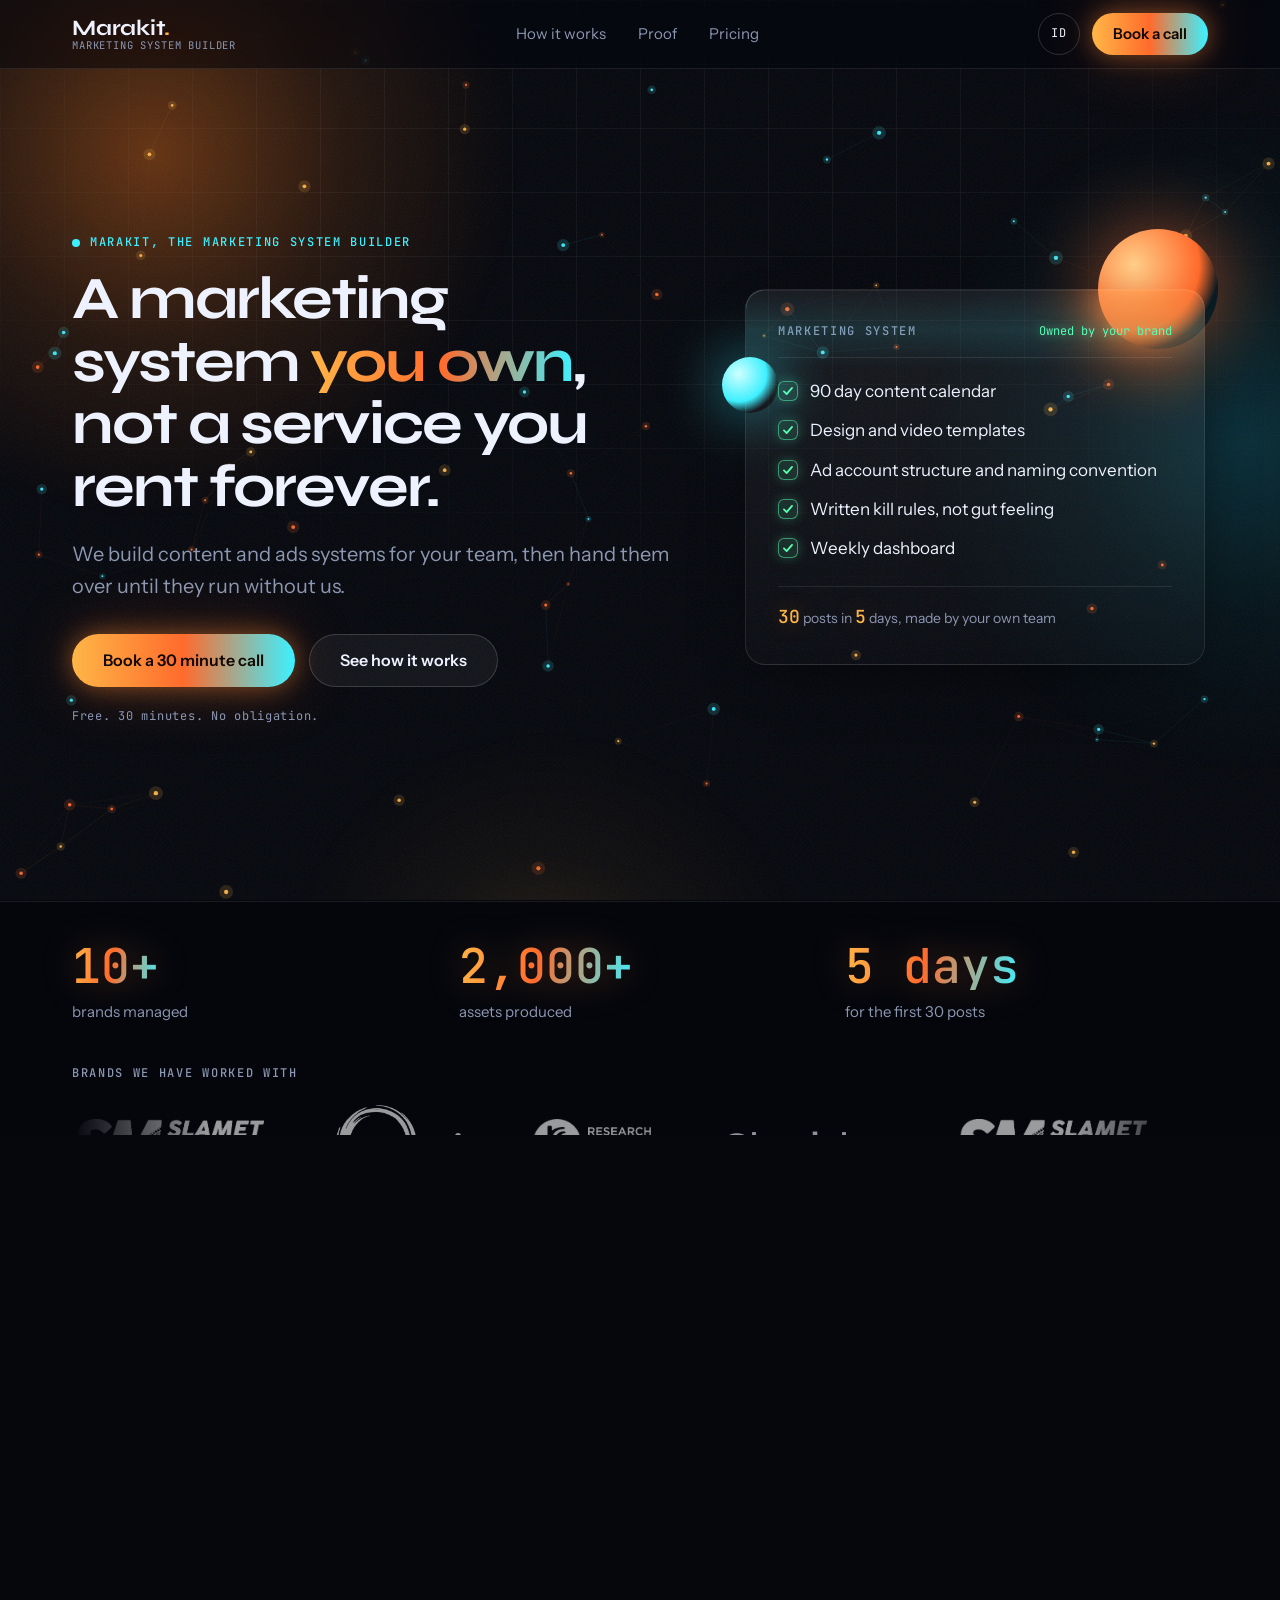
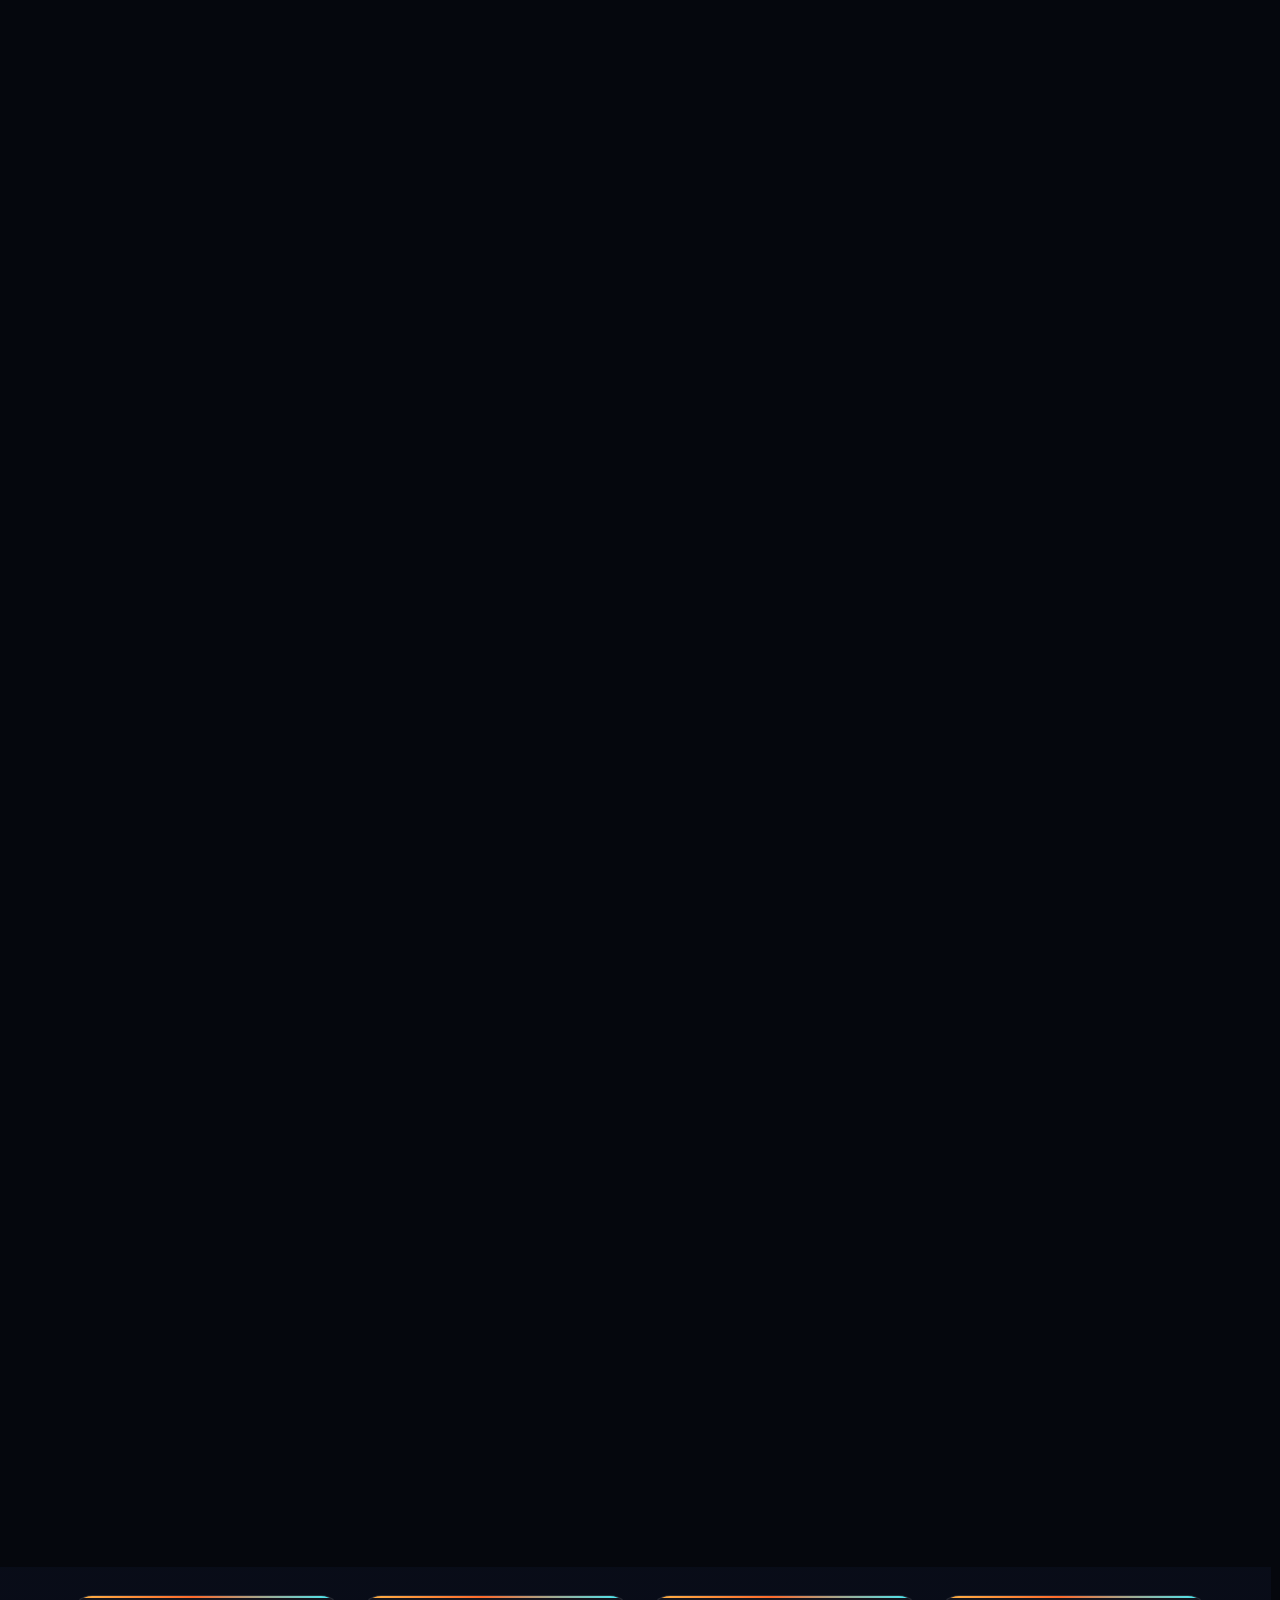
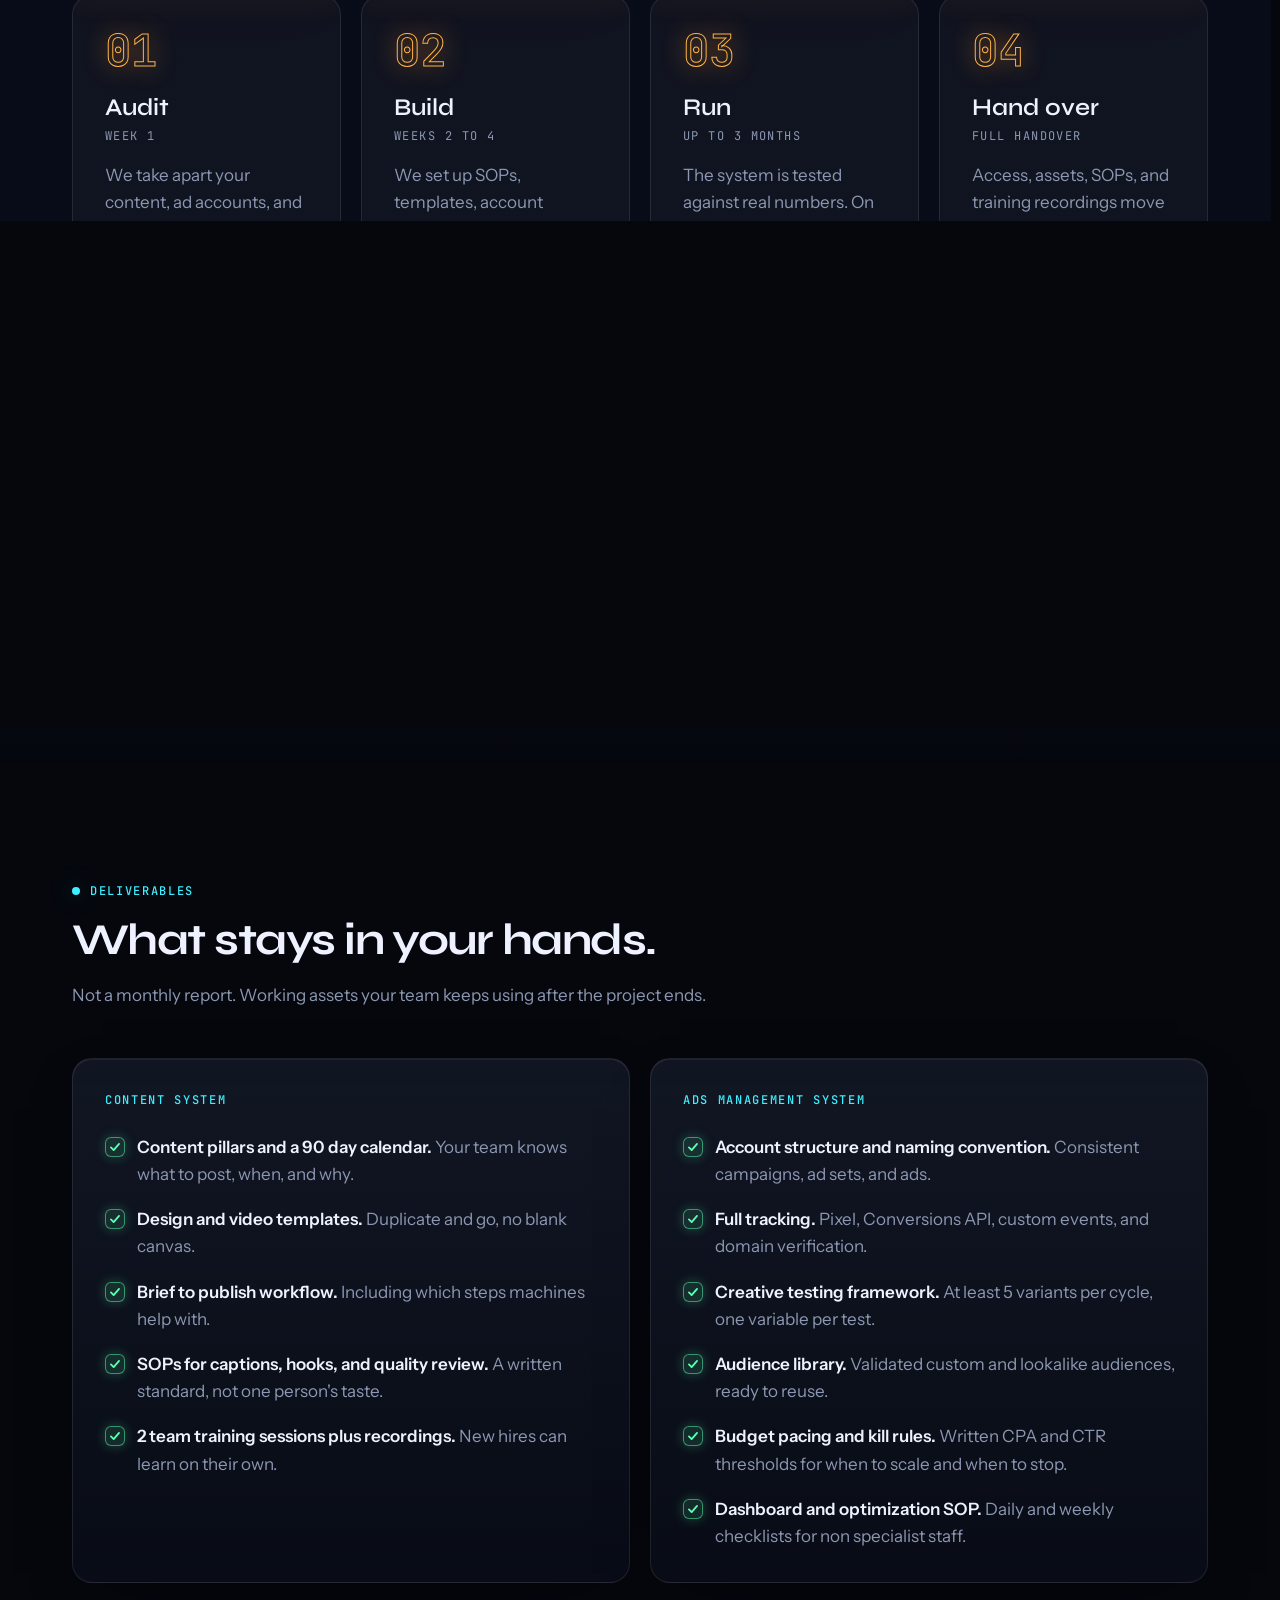
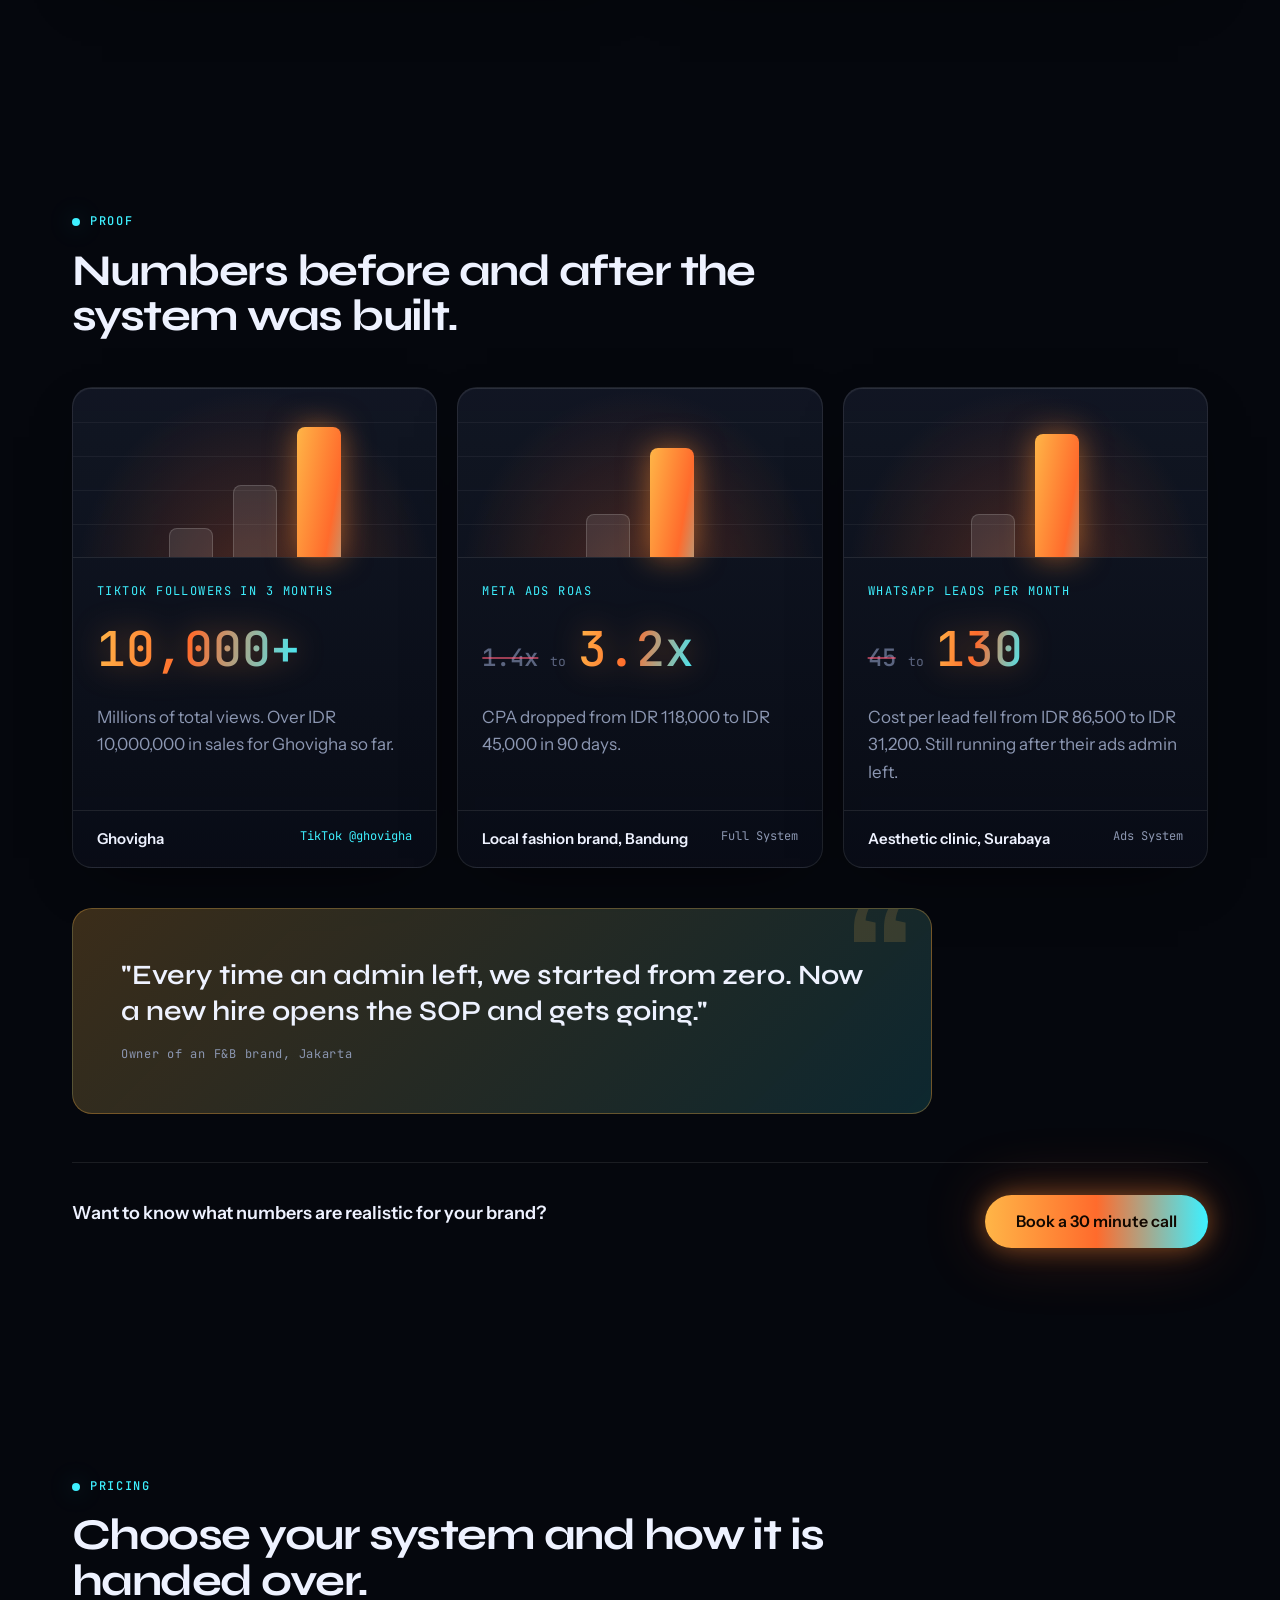
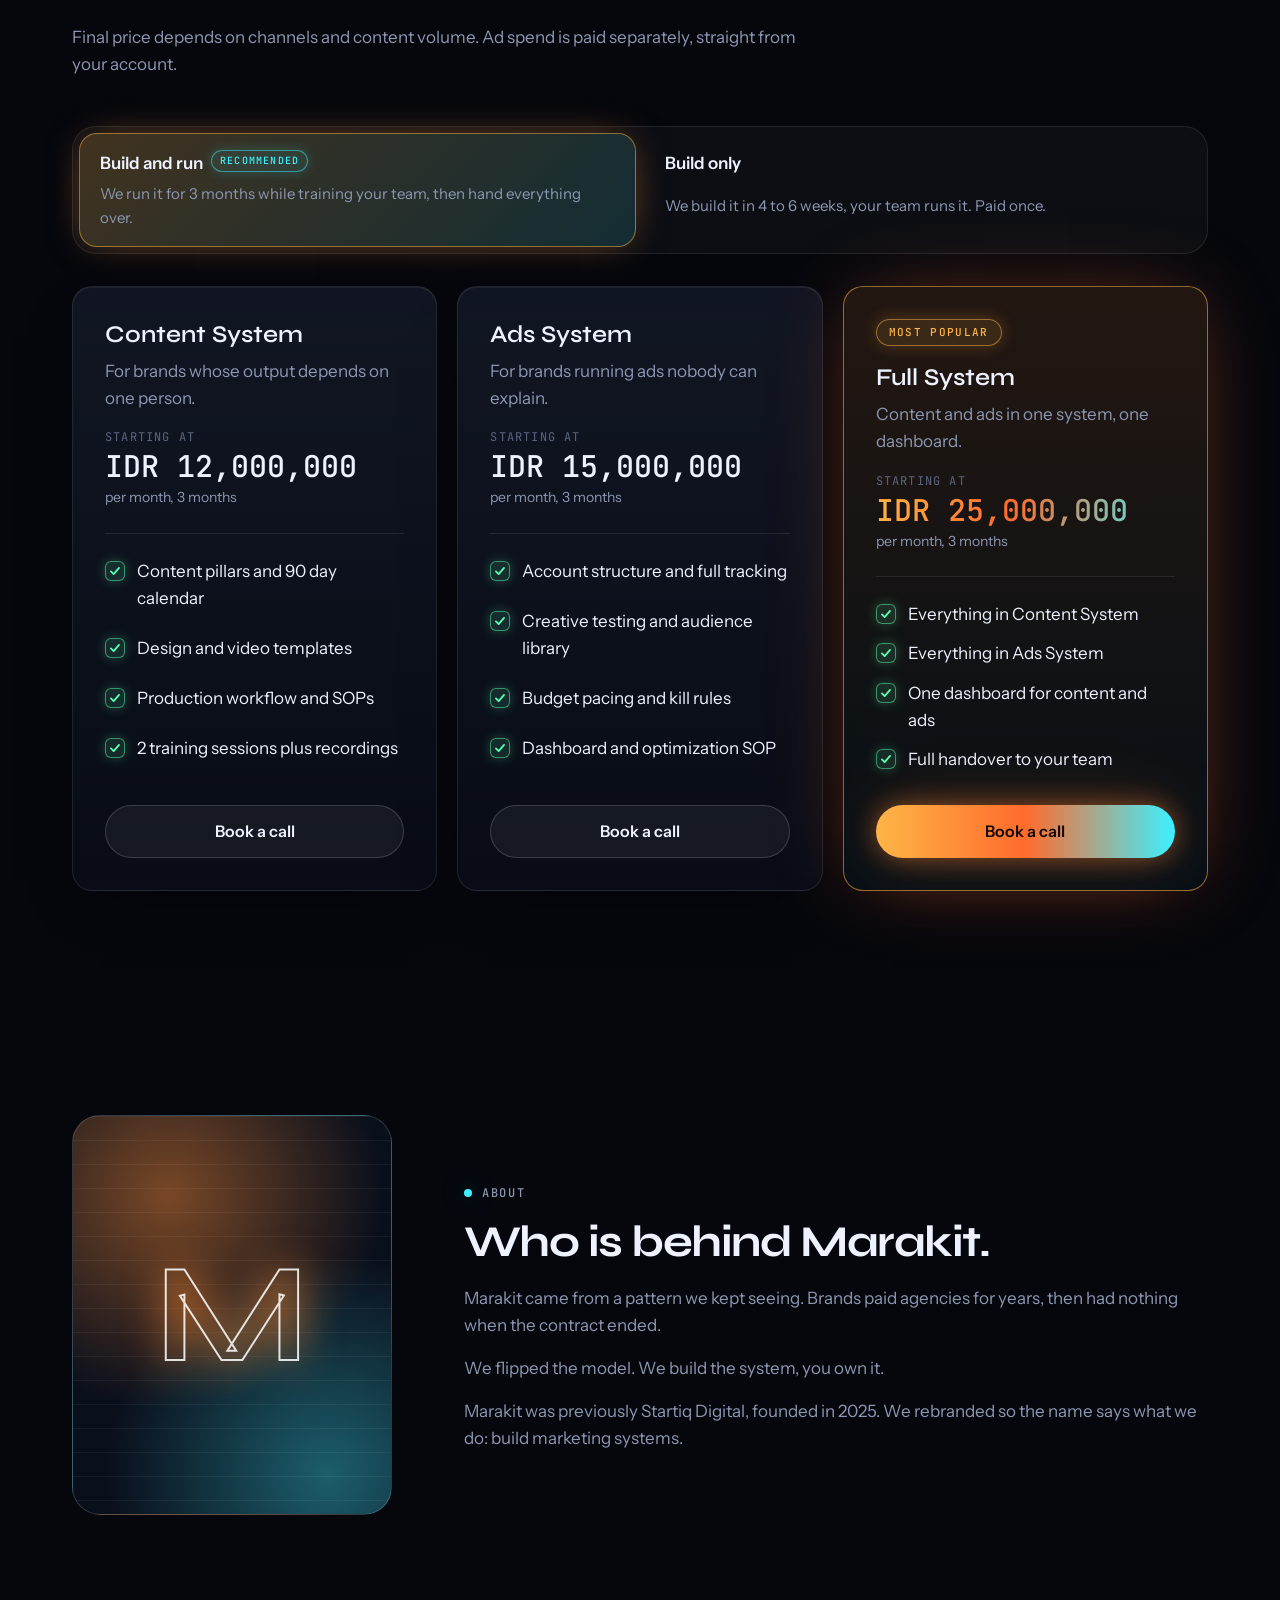
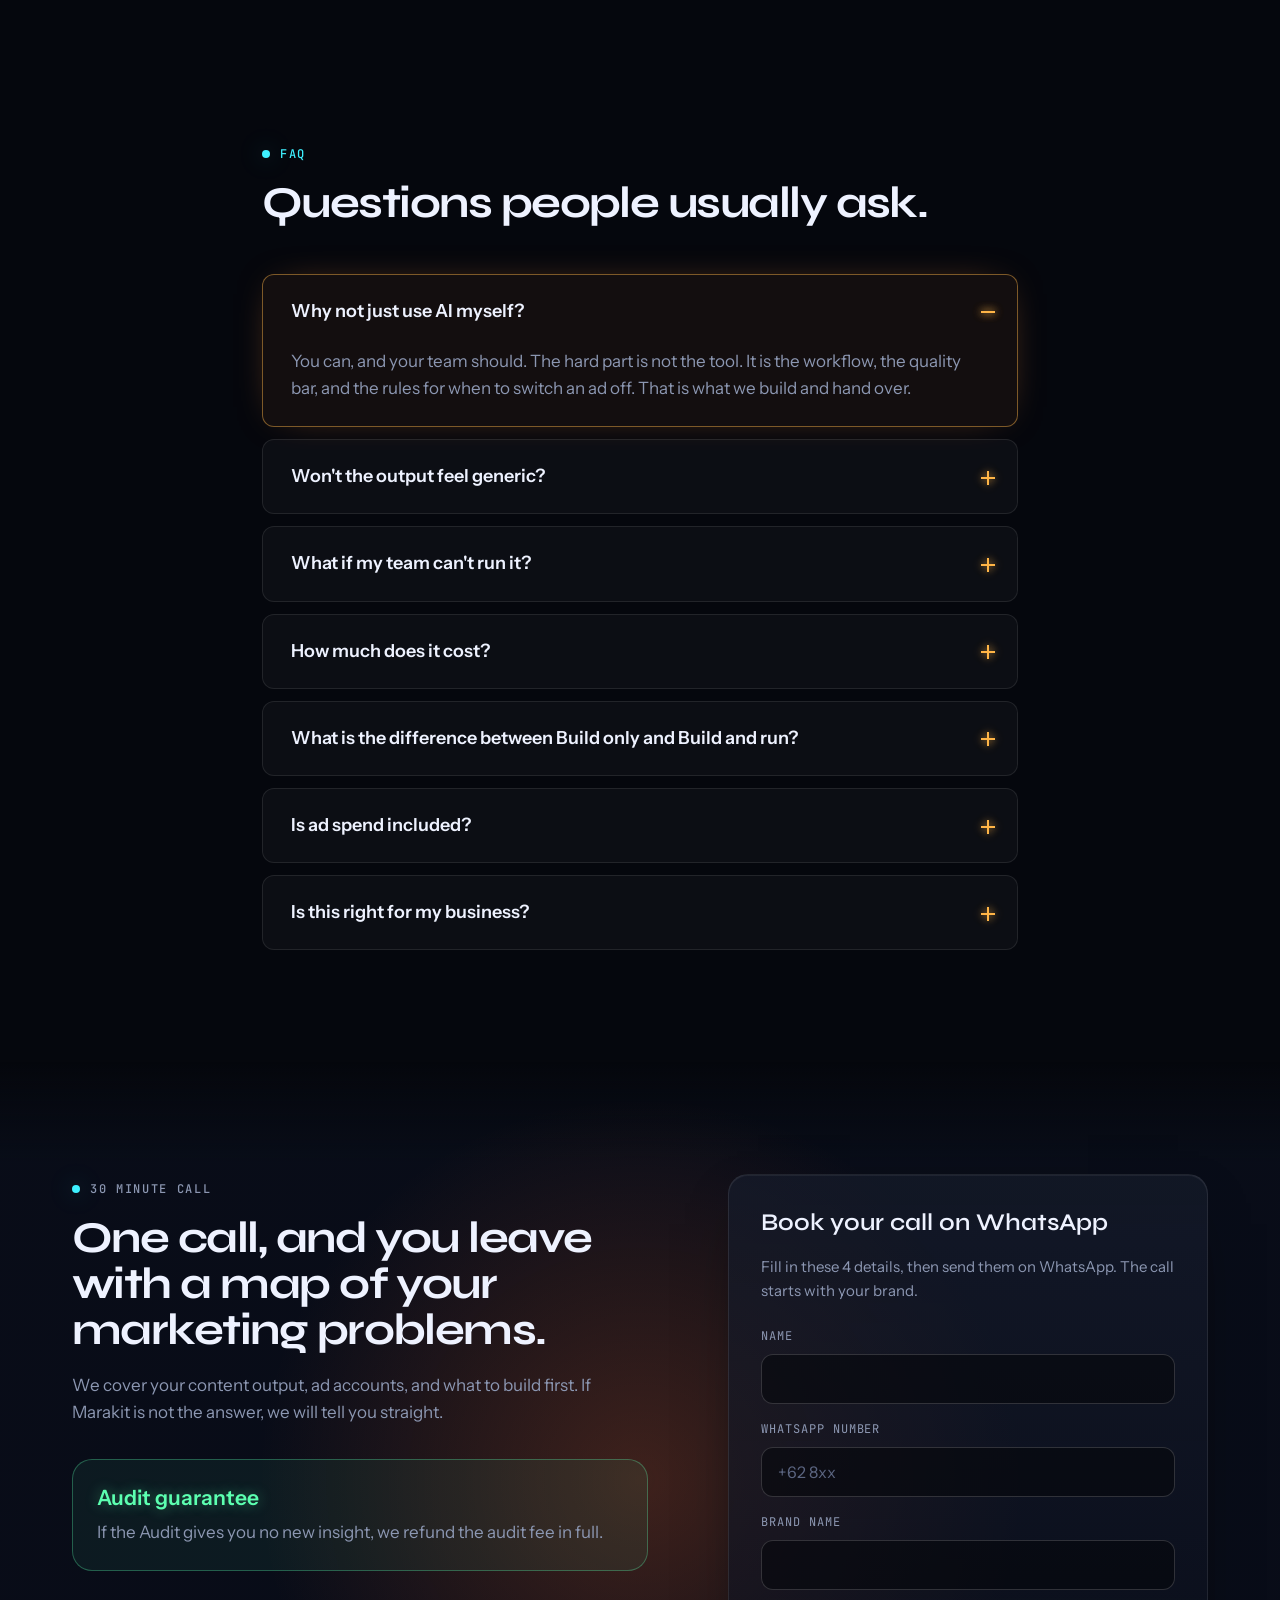
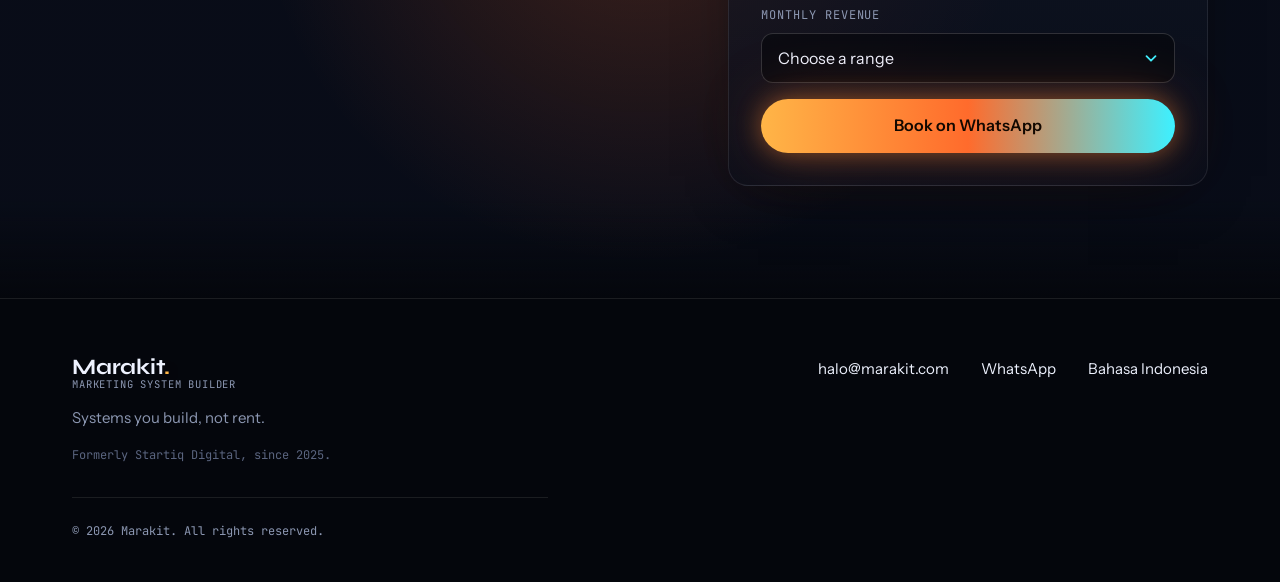
==== commit 77525404: "Redesign with a futuristic dark theme and motion - Dark background with animated aurora, grid, grain" ====
--- a/en/index.html
+++ b/en/index.html
@@ -9,7 +9,9 @@
   <link rel="alternate" hreflang="id" href="https://marakit.com/">
   <link rel="alternate" hreflang="en" href="https://marakit.com/en/">
   <link rel="alternate" hreflang="x-default" href="https://marakit.com/">
-  <meta name="theme-color" content="#0E1A2B">
+  <meta name="theme-color" content="#05070D">
+  <meta name="color-scheme" content="dark">
+  <script>document.documentElement.classList.add("js")</script>
   <link rel="icon" href="../assets/favicon.svg" type="image/svg+xml">
 
   <meta property="og:type" content="website">
@@ -26,7 +28,7 @@
 
   <link rel="preconnect" href="https://fonts.googleapis.com">
   <link rel="preconnect" href="https://fonts.gstatic.com" crossorigin>
-  <link rel="stylesheet" href="https://fonts.googleapis.com/css2?family=Fraunces:opsz,wght@9..144,400;9..144,500&family=Inter:wght@400;600&family=JetBrains+Mono:wght@500&display=swap">
+  <link rel="stylesheet" href="https://fonts.googleapis.com/css2?family=Syne:wght@600;700&family=Instrument+Sans:wght@400;600&family=JetBrains+Mono:wght@400;500&display=swap">
   <link rel="stylesheet" href="../css/styles.css">
 
   <script type="application/ld+json">
@@ -62,6 +64,13 @@
   </script>
 </head>
 <body>
+  <div class="fx" aria-hidden="true">
+    <div class="fx__aurora"><span></span><span></span><span></span></div>
+    <div class="fx__grid"></div>
+    <canvas class="fx__particles" id="fx-particles"></canvas>
+    <div class="fx__grain"></div>
+  </div>
+  <div class="cursor-glow" aria-hidden="true"></div>
   <a class="skip-link" href="#main">Skip to content</a>
 
   <!-- 1. Navbar -->
@@ -93,7 +102,7 @@
       <div class="container hero__grid">
         <div class="hero__copy">
           <p class="eyebrow">Marakit, the marketing system builder</p>
-          <h1>A marketing system you own, not a service you rent forever.</h1>
+          <h1>A marketing system <span class="grad">you own</span>, not a service you rent forever.</h1>
           <p class="lead">We build content and ads systems for your team, then hand them over until they run without us.</p>
           <div class="hero__actions">
             <a class="btn btn--primary" href="https://wa.me/6281220694447" data-cta="hero" target="_blank" rel="noopener">Book a 30 minute call</a>
@@ -564,5 +573,6 @@
   </footer>
 
   <script src="../js/main.js" defer></script>
+  <script src="../js/fx.js" defer></script>
 </body>
 </html>
--- a/css/styles.css
+++ b/css/styles.css
@@ -1,459 +1,607 @@
-/* Marakit landing page. Mobile first: 390px base, 768px, 1280px. */
+/* Marakit landing page, futuristic theme. Mobile first: 390px base, 768px, 1280px. */
 
 :root {
-  --ink: #0E1A2B;
-  --deep: #16304F;
-  --bone: #F7F4EF;
-  --white: #FFFFFF;
-  --amber: #B86914;
-  --amber-wash: #F3E3D0;
-  --slate: #4A5568;
-  --sand: #E3DDD3;
-  --pine: #2F6F4F;
-  --on-dark-muted: rgba(247, 244, 239, 0.72);
-  --on-dark-line: rgba(247, 244, 239, 0.14);
-
-  --serif: "Fraunces", Georgia, "Times New Roman", serif;
-  --sans: "Inter", system-ui, -apple-system, "Segoe UI", Roboto, sans-serif;
+  --bg: #05070D;
+  --bg-2: #0A0F1C;
+  --line: rgba(255, 255, 255, 0.09);
+  --line-2: rgba(255, 255, 255, 0.16);
+  --text: #EEF2FF;
+  --muted: #8C97B2;
+  --dim: #5B6580;
+
+  --amber: #FFB547;
+  --orange: #FF6B2C;
+  --cyan: #3EF0FF;
+  --mint: #5CFFB0;
+  --danger: #FF5C7A;
+
+  --grad: linear-gradient(100deg, var(--amber) 0%, var(--orange) 45%, var(--cyan) 100%);
+  /* Ujung sama dengan awal supaya animasi geser tidak punya sambungan. */
+  --grad-loop: linear-gradient(90deg, var(--amber), var(--orange), var(--cyan), var(--orange), var(--amber));
+  --grad-soft: linear-gradient(135deg, rgba(255, 181, 71, 0.22), rgba(62, 240, 255, 0.14));
+  --glow-amber: 0 0 24px rgba(255, 140, 50, 0.45), 0 0 64px rgba(255, 107, 44, 0.25);
+  --glow-cyan: 0 0 24px rgba(62, 240, 255, 0.35);
+
+  --display: "Syne", "Instrument Sans", system-ui, sans-serif;
+  --sans: "Instrument Sans", system-ui, -apple-system, "Segoe UI", sans-serif;
   --mono: "JetBrains Mono", ui-monospace, SFMono-Regular, Menlo, monospace;
 
-  --section-y: 64px;
-  --gutter: 24px;
-  --radius-btn: 8px;
-  --radius-card: 12px;
-  --nav-h: 64px;
-}
-
-@media (min-width: 768px) {
-  :root { --section-y: 96px; --gutter: 32px; }
-}
+  --section-y: 72px;
+  --gutter: 20px;
+  --radius: 20px;
+  --radius-sm: 12px;
+  --nav-h: 68px;
+  --ease: cubic-bezier(.2, .8, .2, 1);
+}
+@media (min-width: 768px) { :root { --section-y: 112px; --gutter: 32px; } }
 
 *, *::before, *::after { box-sizing: border-box; }
-
-html { scroll-behavior: smooth; scroll-padding-top: calc(var(--nav-h) + 16px); -webkit-text-size-adjust: 100%; }
-@media (prefers-reduced-motion: reduce) { html { scroll-behavior: auto; } }
-
+html { scroll-behavior: smooth; scroll-padding-top: calc(var(--nav-h) + 16px); -webkit-text-size-adjust: 100%; background: var(--bg); }
 body {
   margin: 0;
-  background: var(--bone);
-  color: var(--ink);
+  color: var(--text);
   font-family: var(--sans);
   font-size: 16px;
-  font-weight: 400;
   line-height: 1.6;
   -webkit-font-smoothing: antialiased;
+  overflow-x: hidden;
 }
 @media (min-width: 768px) { body { font-size: 17px; } }
-
-img, svg { display: block; max-width: 100%; }
+::selection { background: rgba(255, 140, 50, 0.4); color: #fff; }
+
+img, svg, canvas { display: block; max-width: 100%; }
 a { color: inherit; }
 p { margin: 0 0 16px; max-width: 68ch; }
 p:last-child { margin-bottom: 0; }
 
-h1, h2 { font-family: var(--serif); font-weight: 400; line-height: 1.1; margin: 0 0 16px; letter-spacing: -0.01em; font-variation-settings: "opsz" 144; }
-h1 { font-size: 34px; }
-h2 { font-size: 26px; }
+h1, h2 { font-family: var(--display); font-weight: 700; line-height: 1.04; letter-spacing: -0.035em; margin: 0 0 20px; }
+h1 { font-size: 36px; }
+h2 { font-size: 28px; }
 h3 { font-family: var(--sans); font-weight: 600; font-size: 19px; line-height: 1.3; margin: 0 0 8px; }
-@media (min-width: 768px) {
-  h1 { font-size: 48px; }
-  h2 { font-size: 36px; }
-  h3 { font-size: 22px; }
-}
-@media (min-width: 1280px) {
-  h1 { font-size: 60px; }
-  h2 { font-size: 40px; }
-}
+@media (min-width: 768px) { h1 { font-size: 52px; } h2 { font-size: 40px; } h3 { font-size: 21px; } }
+@media (min-width: 1280px) { h1 { font-size: 60px; } h2 { font-size: 44px; } }
 
 .mono { font-family: var(--mono); font-weight: 500; }
 
+.grad {
+  background: var(--grad-loop);
+  background-size: 200% 100%;
+  -webkit-background-clip: text;
+  background-clip: text;
+  color: transparent;
+  animation: shimmer 6s linear infinite;
+}
+@keyframes shimmer { to { background-position: -200% 0; } }
+
 .eyebrow, .caption {
+  font-family: var(--mono);
   font-size: 12px;
-  font-weight: 600;
+  font-weight: 500;
   text-transform: uppercase;
-  letter-spacing: 0.08em;
-  color: var(--slate);
+  letter-spacing: 0.14em;
+  color: var(--cyan);
   margin: 0 0 16px;
 }
-@media (min-width: 768px) { .eyebrow, .caption { font-size: 13px; } }
-
-.skip-link { position: absolute; left: -9999px; top: 8px; background: var(--ink); color: var(--white); padding: 8px 16px; z-index: 100; border-radius: var(--radius-btn); }
+.eyebrow { display: inline-flex; align-items: center; gap: 10px; }
+.eyebrow::before {
+  content: "";
+  width: 8px; height: 8px; border-radius: 50%;
+  background: var(--cyan);
+  box-shadow: var(--glow-cyan);
+  animation: pulse 2.4s ease-in-out infinite;
+}
+@keyframes pulse { 50% { opacity: .35; transform: scale(.7); } }
+.caption { color: var(--muted); }
+
+.skip-link { position: absolute; left: -9999px; top: 8px; background: var(--amber); color: var(--bg); padding: 8px 16px; z-index: 100; border-radius: 8px; }
 .skip-link:focus { left: 8px; }
-
-:focus-visible { outline: 2px solid var(--amber); outline-offset: 3px; }
-
-/* Layout */
-.container { width: 100%; max-width: 1200px; margin: 0 auto; padding: 0 var(--gutter); }
-.container--narrow { max-width: 800px; }
-.section { padding: var(--section-y) 0; }
-.section--bone { background: var(--bone); }
-.section--white { background: var(--white); }
-.section--dark { background: var(--ink); color: var(--bone); }
-.section--dark .eyebrow { color: var(--on-dark-muted); }
-.section--dark p { color: var(--on-dark-muted); }
-.section__head { margin-bottom: 40px; max-width: 720px; }
-.section__sub { color: var(--slate); }
+:focus-visible { outline: 2px solid var(--cyan); outline-offset: 3px; }
+
+/* ---------- Background FX ---------- */
+.fx { position: fixed; inset: 0; z-index: -1; pointer-events: none; overflow: hidden; }
+/* Radial gradient sudah lembut, jadi tidak perlu filter blur yang berat. Hanya transform yang dianimasikan. */
+.fx__aurora span {
+  position: absolute;
+  border-radius: 50%;
+  opacity: .7;
+  will-change: transform;
+}
+.fx__aurora span:nth-child(1) { width: 60vmax; height: 60vmax; left: -18vmax; top: -18vmax; background: radial-gradient(circle, rgba(255, 122, 26, 0.55) 0%, rgba(255, 122, 26, 0.18) 35%, transparent 68%); animation: drift1 22s ease-in-out infinite alternate; }
+.fx__aurora span:nth-child(2) { width: 55vmax; height: 55vmax; right: -25vmax; top: 10vh; background: radial-gradient(circle, rgba(20, 200, 224, 0.5) 0%, rgba(20, 200, 224, 0.15) 35%, transparent 68%); animation: drift2 26s ease-in-out infinite alternate; opacity: .4; }
+.fx__aurora span:nth-child(3) { width: 45vmax; height: 45vmax; left: 20vw; bottom: -30vmax; background: radial-gradient(circle, rgba(255, 181, 71, 0.5) 0%, rgba(255, 181, 71, 0.14) 35%, transparent 68%); animation: drift3 30s ease-in-out infinite alternate; opacity: .3; }
+@keyframes drift1 { to { transform: translate(18vw, 16vh) scale(1.15); } }
+@keyframes drift2 { to { transform: translate(-22vw, 24vh) scale(.9); } }
+@keyframes drift3 { to { transform: translate(-14vw, -20vh) scale(1.2); } }
+.fx__grid {
+  position: absolute; inset: 0;
+  background-image:
+    linear-gradient(rgba(255, 255, 255, 0.045) 1px, transparent 1px),
+    linear-gradient(90deg, rgba(255, 255, 255, 0.045) 1px, transparent 1px);
+  background-size: 64px 64px;
+  -webkit-mask-image: radial-gradient(ellipse 80% 60% at 50% 20%, #000 30%, transparent 80%);
+  mask-image: radial-gradient(ellipse 80% 60% at 50% 20%, #000 30%, transparent 80%);
+}
+.fx__particles { position: absolute; inset: 0; width: 100%; height: 100%; }
+.fx__grain {
+  position: absolute; inset: -50%;
+  opacity: .07;
+  background-image: url("data:image/svg+xml,%3Csvg xmlns='http://www.w3.org/2000/svg' width='160' height='160'%3E%3Cfilter id='n'%3E%3CfeTurbulence type='fractalNoise' baseFrequency='.9' numOctaves='2' stitchTiles='stitch'/%3E%3C/filter%3E%3Crect width='100%25' height='100%25' filter='url(%23n)'/%3E%3C/svg%3E");
+  animation: grain 1.2s steps(6) infinite;
+}
+@keyframes grain { 0% { transform: translate(0, 0); } 33% { transform: translate(-4%, 3%); } 66% { transform: translate(3%, -5%); } 100% { transform: translate(-2%, 2%); } }
+
+.cursor-glow {
+  position: fixed; left: 0; top: 0; z-index: 0;
+  width: 520px; height: 520px; margin: -260px 0 0 -260px;
+  border-radius: 50%;
+  background: radial-gradient(circle, rgba(255, 140, 50, 0.12), transparent 60%);
+  pointer-events: none;
+  opacity: 0;
+  transition: opacity .4s ease;
+  will-change: transform;
+}
+.has-pointer .cursor-glow { opacity: 1; }
+
+/* ---------- Reveal on scroll ---------- */
+.js [data-reveal] { opacity: 0; transform: translateY(32px); filter: blur(6px); transition: opacity .9s var(--ease), transform .9s var(--ease), filter .9s var(--ease); transition-delay: var(--d, 0s); }
+.js [data-reveal].is-in { opacity: 1; transform: none; filter: none; }
+
+/* ---------- Layout ---------- */
+.container { position: relative; width: 100%; max-width: 1200px; margin: 0 auto; padding: 0 var(--gutter); }
+.container--narrow { max-width: 820px; }
+main { position: relative; z-index: 1; }
+.section { position: relative; padding: var(--section-y) 0; }
+.section--dark { background: linear-gradient(180deg, transparent, rgba(10, 15, 28, 0.75) 12%, rgba(10, 15, 28, 0.75) 88%, transparent); }
+.section__head { margin-bottom: 48px; max-width: 760px; }
+.section__sub { color: var(--muted); }
 
 .grid { display: grid; gap: 16px; }
-@media (min-width: 768px) { .grid--3 { grid-template-columns: repeat(2, 1fr); gap: 24px; } }
+@media (min-width: 768px) { .grid--3 { grid-template-columns: repeat(2, 1fr); gap: 20px; } }
 @media (min-width: 1280px) { .grid--3 { grid-template-columns: repeat(3, 1fr); } }
 
 .show-sm { display: inline; }
 .hide-sm { display: none; }
 @media (min-width: 768px) { .show-sm { display: none; } .hide-sm { display: inline; } }
 
-/* Buttons */
+/* ---------- Glass card with gradient border and cursor spotlight ---------- */
+.card {
+  position: relative;
+  background: linear-gradient(180deg, rgba(22, 28, 44, 0.72), rgba(12, 16, 28, 0.6));
+  border: 1px solid var(--line);
+  border-radius: var(--radius);
+  padding: 24px;
+  box-shadow: inset 0 1px 0 rgba(255, 255, 255, 0.06), 0 20px 60px -30px rgba(0, 0, 0, 0.8);
+  transition: border-color .4s ease, transform .5s var(--ease), box-shadow .4s ease;
+  isolation: isolate;
+}
+.card::before {
+  content: "";
+  position: absolute; inset: 0;
+  border-radius: inherit;
+  background: radial-gradient(420px circle at var(--mx, 50%) var(--my, -20%), rgba(255, 160, 70, 0.14), transparent 45%);
+  opacity: 0;
+  transition: opacity .4s ease;
+  pointer-events: none;
+  z-index: -1;
+}
+.card::after {
+  content: "";
+  position: absolute; inset: -1px;
+  border-radius: inherit;
+  padding: 1px;
+  background: radial-gradient(260px circle at var(--mx, 50%) var(--my, -20%), rgba(255, 181, 71, 0.9), rgba(62, 240, 255, 0.5) 40%, transparent 70%);
+  -webkit-mask: linear-gradient(#000 0 0) content-box, linear-gradient(#000 0 0);
+  -webkit-mask-composite: xor;
+  mask-composite: exclude;
+  opacity: 0;
+  transition: opacity .4s ease;
+  pointer-events: none;
+}
+.card:hover::before, .card:hover::after { opacity: 1; }
+.card:hover { transform: translateY(-4px); box-shadow: inset 0 1px 0 rgba(255, 255, 255, 0.08), 0 30px 80px -30px rgba(255, 107, 44, 0.35); }
+@media (min-width: 768px) { .card { padding: 32px; } }
+
+/* ---------- Buttons ---------- */
 .btn {
-  display: inline-flex;
-  align-items: center;
-  justify-content: center;
-  gap: 8px;
-  min-height: 48px;
-  padding: 16px 32px;
-  border-radius: var(--radius-btn);
+  position: relative;
+  display: inline-flex; align-items: center; justify-content: center; gap: 8px;
+  min-height: 52px;
+  padding: 16px 30px;
+  border-radius: 999px;
   border: 1px solid transparent;
   font: 600 16px/1.2 var(--sans);
   text-decoration: none;
   text-align: center;
   cursor: pointer;
-  transition: background-color .15s ease, border-color .15s ease, color .15s ease;
-}
-.btn--primary { background: var(--ink); color: var(--white); }
-.btn--primary:hover { background: var(--deep); }
-.btn--secondary { background: transparent; color: var(--ink); border-color: var(--sand); }
-.btn--secondary:hover { border-color: var(--ink); }
-.btn--sm { min-height: 40px; padding: 8px 16px; font-size: 15px; }
+  overflow: hidden;
+  transition: transform .3s var(--ease), box-shadow .3s ease, border-color .3s ease, background-color .3s ease;
+}
+.btn--primary {
+  color: #120800;
+  background: var(--grad-loop);
+  background-size: 200% 100%;
+  box-shadow: var(--glow-amber);
+  animation: shimmer 8s linear infinite;
+}
+.btn--primary::after {
+  content: "";
+  position: absolute; top: 0; left: -60%;
+  width: 40%; height: 100%;
+  background: linear-gradient(100deg, transparent, rgba(255, 255, 255, 0.6), transparent);
+  transform: skewX(-20deg);
+  transition: left .7s var(--ease);
+}
+.btn--primary:hover { transform: translateY(-2px) scale(1.02); box-shadow: 0 0 32px rgba(255, 140, 50, 0.65), 0 0 90px rgba(62, 240, 255, 0.25); }
+.btn--primary:hover::after { left: 130%; }
+.btn--secondary { color: var(--text); background: rgba(255, 255, 255, 0.05); border-color: var(--line-2); }
+.btn--secondary:hover { border-color: var(--cyan); box-shadow: var(--glow-cyan); transform: translateY(-2px); }
+.btn--sm { min-height: 42px; padding: 10px 20px; font-size: 15px; }
 .btn--block { width: 100%; }
-.btn--whatsapp { background: transparent; color: var(--pine); border-color: var(--sand); }
-.btn--whatsapp:hover { border-color: var(--pine); }
-
-/* Navbar */
+
+/* ---------- Navbar ---------- */
 .nav {
-  position: sticky;
-  top: 0;
-  z-index: 50;
-  background: rgba(247, 244, 239, 0.94);
-  -webkit-backdrop-filter: saturate(1.2) blur(8px);
-  backdrop-filter: saturate(1.2) blur(8px);
-  border-bottom: 1px solid var(--sand);
+  position: sticky; top: 0; z-index: 50;
+  background: rgba(5, 7, 13, 0.55);
+  -webkit-backdrop-filter: blur(18px) saturate(1.4);
+  backdrop-filter: blur(18px) saturate(1.4);
+  border-bottom: 1px solid var(--line);
+}
+.nav::after {
+  content: "";
+  position: absolute; left: 0; bottom: -1px; height: 1px;
+  width: var(--progress, 0%);
+  background: var(--grad);
+  box-shadow: var(--glow-amber);
 }
 .nav__inner { display: flex; align-items: center; justify-content: space-between; gap: 16px; height: var(--nav-h); }
 .nav__links { display: none; list-style: none; margin: 0; padding: 0; gap: 32px; }
-.nav__links a { text-decoration: none; color: var(--slate); font-size: 15px; }
-.nav__links a:hover { color: var(--ink); text-decoration: underline; text-decoration-color: var(--amber); text-underline-offset: 6px; text-decoration-thickness: 2px; }
+.nav__links a { position: relative; text-decoration: none; color: var(--muted); font-size: 15px; transition: color .2s ease; }
+.nav__links a::after { content: ""; position: absolute; left: 0; right: 0; bottom: -6px; height: 1px; background: var(--grad); transform: scaleX(0); transform-origin: left; transition: transform .35s var(--ease); }
+.nav__links a:hover { color: var(--text); }
+.nav__links a:hover::after { transform: scaleX(1); }
 @media (min-width: 768px) { .nav__links { display: flex; } }
-
-.nav__actions { display: flex; align-items: center; gap: 16px; }
+.nav__actions { display: flex; align-items: center; gap: 12px; }
 .lang {
-  display: inline-flex;
-  align-items: center;
-  justify-content: center;
-  min-width: 40px;
-  min-height: 40px;
-  padding: 0 8px;
-  border: 1px solid var(--sand);
-  border-radius: var(--radius-btn);
-  font-size: 13px;
-  font-weight: 600;
-  letter-spacing: 0.08em;
-  color: var(--ink);
-  text-decoration: none;
-}
-.lang:hover { border-color: var(--ink); }
+  display: inline-flex; align-items: center; justify-content: center;
+  min-width: 42px; min-height: 42px; padding: 0 10px;
+  border: 1px solid var(--line-2); border-radius: 999px;
+  font-family: var(--mono); font-size: 12px; letter-spacing: 0.1em;
+  color: var(--text); text-decoration: none;
+  transition: border-color .2s ease, box-shadow .2s ease;
+}
+.lang:hover { border-color: var(--cyan); box-shadow: var(--glow-cyan); }
 
 .brand { display: flex; flex-direction: column; text-decoration: none; line-height: 1.1; margin: 0; }
-.brand__name { font-family: var(--serif); font-size: 22px; font-weight: 500; color: var(--ink); }
-.brand__desc { font-size: 12px; color: var(--slate); }
-.brand--light .brand__name { color: var(--bone); }
-.brand--light .brand__desc { color: var(--on-dark-muted); }
-
-/* Hero */
-.hero { padding: 48px 0 var(--section-y); }
-.hero__grid { display: grid; gap: 48px; align-items: center; }
-.hero h1 { max-width: 16ch; }
-.lead { font-size: 18px; color: var(--slate); margin-bottom: 32px; }
-.hero__actions { display: flex; flex-direction: column; gap: 16px; }
-.microcopy { font-size: 14px; color: var(--slate); margin-top: 16px; }
+.brand__name { font-family: var(--display); font-size: 22px; font-weight: 700; letter-spacing: -0.01em; color: var(--text); }
+.brand__name::after { content: "."; color: var(--amber); text-shadow: var(--glow-amber); }
+.brand__desc { font-family: var(--mono); font-size: 10.5px; letter-spacing: 0.08em; color: var(--muted); text-transform: uppercase; }
+
+/* ---------- Hero ---------- */
+.hero { position: relative; padding: 56px 0 var(--section-y); }
+.hero__grid { display: grid; gap: 56px; align-items: center; }
+.hero h1 { max-width: 17ch; }
+.lead { font-size: 18px; color: var(--muted); margin-bottom: 32px; }
+.hero__actions { display: flex; flex-direction: column; gap: 14px; }
+.microcopy { font-family: var(--mono); font-size: 12px; letter-spacing: 0.06em; color: var(--muted); margin-top: 20px; }
 @media (min-width: 768px) {
-  .hero { padding-top: 80px; }
+  .hero { padding-top: 96px; }
   .hero__actions { flex-direction: row; flex-wrap: wrap; }
-  .lead { font-size: 19px; }
-}
-@media (min-width: 1280px) {
-  .hero__grid { grid-template-columns: 1.25fr 1fr; gap: 64px; }
-}
-
-.card { background: var(--white); border: 1px solid var(--sand); border-radius: var(--radius-card); padding: 24px; }
-@media (min-width: 768px) { .card { padding: 32px; } }
-
-.system-card { max-width: 440px; box-shadow: 0 1px 2px rgba(14, 26, 43, 0.04); }
-.system-card__head { display: flex; justify-content: space-between; align-items: baseline; gap: 16px; border-bottom: 1px solid var(--sand); padding-bottom: 16px; margin-bottom: 16px; }
+  .lead { font-size: 20px; }
+}
+@media (min-width: 1280px) { .hero__grid { grid-template-columns: 1.3fr 1fr; gap: 64px; } .hero { min-height: calc(100vh - var(--nav-h)); display: flex; align-items: center; } .hero > .container { width: 100%; } }
+
+/* Hero load animation */
+.js .hero__copy > * { opacity: 0; animation: rise .9s var(--ease) forwards; }
+.js .hero__copy > :nth-child(1) { animation-delay: .05s; }
+.js .hero__copy > :nth-child(2) { animation-delay: .15s; }
+.js .hero__copy > :nth-child(3) { animation-delay: .3s; }
+.js .hero__copy > :nth-child(4) { animation-delay: .45s; }
+.js .hero__copy > :nth-child(5) { animation-delay: .6s; }
+.js .hero__visual { opacity: 0; animation: rise 1.2s var(--ease) .4s forwards; }
+@keyframes rise { from { opacity: 0; transform: translateY(24px); } to { opacity: 1; transform: none; } }
+
+.hero__visual { position: relative; perspective: 1200px; }
+.hero__visual::before, .hero__visual::after { content: ""; position: absolute; border-radius: 50%; pointer-events: none; }
+.hero__visual::before { width: 80px; height: 80px; right: -12px; top: -44px; background: radial-gradient(circle at 30% 30%, #FFD08A, #FF6B2C 55%, transparent 72%); box-shadow: 0 0 80px rgba(255, 107, 44, 0.6); animation: float 7s ease-in-out infinite; }
+.hero__visual::after { width: 56px; height: 56px; left: -20px; top: 18%; background: radial-gradient(circle at 30% 30%, #CFFFFF, #3EF0FF 50%, transparent 72%); box-shadow: 0 0 60px rgba(62, 240, 255, 0.6); animation: float 9s ease-in-out -2s infinite reverse; }
+@media (min-width: 768px) { .hero__visual::before { width: 120px; height: 120px; right: -10px; top: -60px; } }
+@keyframes float { 50% { transform: translateY(-22px) translateX(8px); } }
+
+.system-card { -webkit-backdrop-filter: blur(18px) saturate(1.3); backdrop-filter: blur(18px) saturate(1.3); background: linear-gradient(180deg, rgba(255, 255, 255, 0.07), rgba(255, 255, 255, 0.02)); max-width: 460px; margin-left: auto; margin-right: auto; transition: transform .2s ease-out; overflow: hidden; }
+.system-card::after { opacity: .7; background: conic-gradient(from var(--spin, 0deg), transparent 0 60%, var(--amber) 75%, var(--cyan) 90%, transparent); animation: spin 6s linear infinite; }
+@property --spin { syntax: "<angle>"; inherits: false; initial-value: 0deg; }
+@keyframes spin { to { --spin: 360deg; } }
+.system-card .scan {
+  position: absolute; left: 0; right: 0; top: 0; height: 80px; pointer-events: none;
+  background: linear-gradient(180deg, transparent, rgba(62, 240, 255, 0.10), transparent);
+  animation: scan 4.5s ease-in-out infinite;
+}
+@keyframes scan { 0% { transform: translateY(-80px); } 100% { transform: translateY(520px); } }
+.system-card__head { display: flex; justify-content: space-between; align-items: baseline; gap: 16px; border-bottom: 1px solid var(--line); padding-bottom: 16px; margin-bottom: 20px; }
 .system-card__head .caption { margin: 0; }
-.system-card__owner { font-size: 14px; color: var(--pine); font-weight: 600; }
-.system-card__foot { margin-top: 24px; padding-top: 16px; border-top: 1px solid var(--sand); font-size: 14px; color: var(--slate); }
-.system-card__foot .mono { color: var(--ink); }
-
-/* Lists */
+.system-card__owner { font-family: var(--mono); font-size: 12px; color: var(--mint); text-shadow: 0 0 12px rgba(92, 255, 176, 0.6); }
+.system-card__foot { margin-top: 24px; padding-top: 16px; border-top: 1px solid var(--line); font-size: 14px; color: var(--muted); }
+.system-card__foot .mono { color: var(--amber); font-size: 18px; text-shadow: var(--glow-amber); }
+.js .system-card .checklist li { opacity: 0; transform: translateX(-12px); animation: tick .6s var(--ease) forwards; }
+.js .system-card .checklist li:nth-child(1) { animation-delay: .9s; }
+.js .system-card .checklist li:nth-child(2) { animation-delay: 1.05s; }
+.js .system-card .checklist li:nth-child(3) { animation-delay: 1.2s; }
+.js .system-card .checklist li:nth-child(4) { animation-delay: 1.35s; }
+.js .system-card .checklist li:nth-child(5) { animation-delay: 1.5s; }
+@keyframes tick { to { opacity: 1; transform: none; } }
+
+/* ---------- Lists ---------- */
 .checklist, .xlist { list-style: none; margin: 0; padding: 0; display: grid; gap: 12px; }
 .checklist li, .xlist li { position: relative; padding-left: 32px; }
 .checklist li::before, .xlist li::before {
-  content: "";
-  position: absolute;
-  left: 0;
-  top: 3px;
-  width: 20px;
-  height: 20px;
-  border-radius: 50%;
-  background-repeat: no-repeat;
-  background-position: center;
+  content: ""; position: absolute; left: 0; top: 3px;
+  width: 20px; height: 20px; border-radius: 6px;
+  background-repeat: no-repeat; background-position: center;
 }
 .checklist li::before {
-  background-color: var(--pine);
-  background-image: url("data:image/svg+xml,%3Csvg xmlns='http://www.w3.org/2000/svg' viewBox='0 0 20 20'%3E%3Cpath d='M5.5 10.5l3 3 6-7' fill='none' stroke='%23fff' stroke-width='2' stroke-linecap='round' stroke-linejoin='round'/%3E%3C/svg%3E");
-}
-.xlist li { color: var(--slate); }
+  background-color: rgba(92, 255, 176, 0.12);
+  border: 1px solid rgba(92, 255, 176, 0.5);
+  box-shadow: 0 0 12px rgba(92, 255, 176, 0.25);
+  background-image: url("data:image/svg+xml,%3Csvg xmlns='http://www.w3.org/2000/svg' viewBox='0 0 20 20'%3E%3Cpath d='M5.5 10.5l3 3 6-7' fill='none' stroke='%235CFFB0' stroke-width='2' stroke-linecap='round' stroke-linejoin='round'/%3E%3C/svg%3E");
+}
+.xlist li { color: var(--muted); }
 .xlist li::before {
-  background-color: var(--sand);
-  background-image: url("data:image/svg+xml,%3Csvg xmlns='http://www.w3.org/2000/svg' viewBox='0 0 20 20'%3E%3Cpath d='M7 7l6 6M13 7l-6 6' fill='none' stroke='%234A5568' stroke-width='2' stroke-linecap='round'/%3E%3C/svg%3E");
-}
-
-/* Social proof bar */
-.proofbar { padding: 32px 0; border-top: 1px solid var(--sand); border-bottom: 1px solid var(--sand); }
-.proofbar__grid { display: grid; gap: 24px; grid-template-columns: 1fr; }
+  background-color: rgba(255, 92, 122, 0.08);
+  border: 1px solid rgba(255, 92, 122, 0.35);
+  background-image: url("data:image/svg+xml,%3Csvg xmlns='http://www.w3.org/2000/svg' viewBox='0 0 20 20'%3E%3Cpath d='M7 7l6 6M13 7l-6 6' fill='none' stroke='%23FF5C7A' stroke-width='2' stroke-linecap='round'/%3E%3C/svg%3E");
+}
+
+/* ---------- Social proof bar ---------- */
+.proofbar { position: relative; padding: 40px 0; border-top: 1px solid var(--line); border-bottom: 1px solid var(--line); background: rgba(5, 7, 13, 0.55); }
+.proofbar__grid { display: grid; gap: 24px; }
 .stat { display: flex; align-items: baseline; gap: 12px; }
-.stat__num { font-family: var(--mono); font-weight: 500; font-size: 30px; line-height: 1; color: var(--amber); }
-.stat__label { color: var(--slate); font-size: 15px; }
+.stat__num { font-family: var(--mono); font-weight: 500; font-size: 34px; line-height: 1; background: var(--grad); -webkit-background-clip: text; background-clip: text; color: transparent; filter: drop-shadow(0 0 18px rgba(255, 140, 50, 0.35)); font-variant-numeric: tabular-nums; }
+.stat__label { color: var(--muted); font-size: 15px; }
 @media (min-width: 768px) {
   .proofbar__grid { grid-template-columns: repeat(3, 1fr); }
-  .stat { flex-direction: column; gap: 8px; }
-  .stat__num { font-size: 40px; }
-}
-
-/* Logo klien */
-.logos { margin-top: 32px; }
-.logos .caption { margin-bottom: 16px; }
-.logos__list { list-style: none; margin: 0; padding: 0; display: flex; flex-wrap: wrap; align-items: center; gap: 24px 40px; }
-.logos__list img { height: 40px; width: auto; filter: grayscale(1); opacity: 0.75; transition: filter .2s ease, opacity .2s ease; }
+  .stat { flex-direction: column; gap: 10px; }
+  .stat__num { font-size: 48px; }
+}
+
+/* Logo marquee */
+.logos { margin-top: 40px; }
+.logos .caption { margin-bottom: 20px; }
+.logos__viewport { overflow: hidden; padding: 16px 0; -webkit-mask-image: linear-gradient(90deg, transparent, #000 12%, #000 88%, transparent); mask-image: linear-gradient(90deg, transparent, #000 12%, #000 88%, transparent); }
+.logos__list { list-style: none; margin: 0; padding: 0; display: flex; flex-wrap: wrap; align-items: center; gap: 24px 48px; }
+.logos__list.is-marquee { flex-wrap: nowrap; width: max-content; animation: marquee 30s linear infinite; }
+.logos__viewport:hover .is-marquee { animation-play-state: paused; }
+@keyframes marquee { to { transform: translateX(-50%); } }
+.logos__list li { flex-shrink: 0; }
+.logos__list img { height: 40px; width: auto; filter: grayscale(1) brightness(0) invert(1); opacity: .6; transition: opacity .3s ease, filter .3s ease; }
 .logos__list img:hover { filter: none; opacity: 1; }
 .logos__list img.logo--tall { height: 64px; margin: -12px 0; }
-.logo-text { display: block; font-family: var(--serif); font-weight: 500; font-size: 26px; line-height: 40px; letter-spacing: 0.02em; color: var(--slate); opacity: 0.85; }
-@media (min-width: 768px) { .logos__list { gap: 24px 56px; } .logos__list img { height: 48px; } .logos__list img.logo--tall { height: 76px; margin: -14px 0; } .logo-text { font-size: 30px; line-height: 48px; } }
-
-/* Masalah */
-.problem__num { display: block; color: var(--slate); font-size: 14px; margin-bottom: 16px; }
-.problem p, .pillar p { color: var(--slate); }
-
-/* Dua pilar sistem */
-.pillars { display: grid; gap: 16px; margin-top: 48px; }
-.pillar .caption { margin-bottom: 8px; }
-.pillars__note { margin-top: 16px; color: var(--slate); font-size: 15px; }
-@media (min-width: 768px) { .pillars { grid-template-columns: 1fr 1fr; gap: 24px; } }
-
-/* Solusi */
+.logo-text { display: block; font-family: var(--display); font-weight: 700; font-size: 26px; line-height: 40px; letter-spacing: 0.01em; color: var(--text); opacity: .6; transition: opacity .3s ease; }
+.logo-text:hover { opacity: 1; }
+@media (min-width: 768px) { .logos__list { gap: 24px 72px; } .logos__list img { height: 48px; } .logos__list img.logo--tall { height: 76px; margin: -14px 0; } .logo-text { font-size: 30px; line-height: 48px; } }
+
+/* ---------- Masalah ---------- */
+.problem__num { display: inline-block; font-family: var(--mono); font-size: 13px; color: var(--danger); border: 1px solid rgba(255, 92, 122, 0.35); border-radius: 999px; padding: 2px 10px; margin-bottom: 20px; text-shadow: 0 0 10px rgba(255, 92, 122, 0.5); }
+.problem p, .pillar p { color: var(--muted); }
+
+/* ---------- Solusi ---------- */
 .compare { display: grid; gap: 16px; align-items: stretch; }
-.compare__col { border-radius: var(--radius-card); padding: 24px; border: 1px solid var(--sand); }
-.compare__col--before { background: var(--bone); }
-.compare__col--after { background: var(--white); border-color: var(--ink); }
+.compare__col { border-radius: var(--radius); padding: 24px; border: 1px solid var(--line); }
+.compare__col--before { background: rgba(255, 92, 122, 0.04); }
+.compare__col--before h3 { color: var(--muted); text-decoration: line-through; text-decoration-color: rgba(255, 92, 122, 0.6); }
+.compare__col--after { background: var(--grad-soft); border-color: rgba(255, 181, 71, 0.45); box-shadow: 0 0 60px -20px rgba(255, 140, 50, 0.5); }
 .compare__col h3 { margin-bottom: 24px; }
-.compare__arrow { display: flex; justify-content: center; color: var(--slate); transform: rotate(90deg); }
+.compare__arrow { display: flex; justify-content: center; color: var(--amber); transform: rotate(90deg); filter: drop-shadow(0 0 8px rgba(255, 181, 71, 0.8)); }
+.compare__arrow svg { animation: nudge 1.6s ease-in-out infinite; }
+@keyframes nudge { 50% { transform: translateX(6px); } }
 @media (min-width: 768px) {
   .compare { grid-template-columns: 1fr auto 1fr; gap: 24px; align-items: center; }
   .compare__col { padding: 32px; height: 100%; }
   .compare__arrow { transform: none; }
 }
-
-/* Cara Kerja */
-.steps { list-style: none; margin: 0 0 32px; padding: 0; display: grid; gap: 16px; }
-.step { background: var(--deep); border-radius: var(--radius-card); padding: 24px; }
-.step h3 { color: var(--white); margin-bottom: 4px; }
-.step__num { display: block; color: var(--amber); font-size: 30px; line-height: 1; margin-bottom: 16px; }
-.step__time { font-size: 13px; font-weight: 600; text-transform: uppercase; letter-spacing: 0.08em; margin-bottom: 16px; }
-@media (min-width: 768px) { .steps { grid-template-columns: repeat(2, 1fr); gap: 24px; } .step { padding: 32px; } }
+.pillars { display: grid; gap: 16px; margin-top: 48px; }
+.pillar .caption { margin-bottom: 8px; color: var(--cyan); }
+.pillar h3 { font-family: var(--display); font-size: 24px; }
+.pillars__note { margin-top: 16px; color: var(--muted); font-size: 15px; }
+@media (min-width: 768px) { .pillars { grid-template-columns: 1fr 1fr; gap: 20px; } }
+
+/* ---------- Cara Kerja ---------- */
+.steps { position: relative; list-style: none; margin: 0 0 32px; padding: 0; display: grid; gap: 16px; }
+.step {
+  position: relative;
+  background: rgba(255, 255, 255, 0.035);
+  border: 1px solid var(--line);
+  border-radius: var(--radius);
+  padding: 24px;
+  overflow: hidden;
+}
+.step::before { content: ""; position: absolute; left: 0; top: 0; height: 2px; width: 100%; background: var(--grad); transform: scaleX(0); transform-origin: left; transition: transform 1.1s var(--ease); transition-delay: calc(var(--d, 0s) + .3s); box-shadow: var(--glow-amber); }
+.step.is-in::before { transform: scaleX(1); }
+.step:hover { border-color: rgba(255, 181, 71, 0.5); }
+.step h3 { font-family: var(--display); font-size: 24px; margin-bottom: 4px; }
+.step__num { display: block; font-size: 44px; line-height: 1; margin-bottom: 20px; color: transparent; -webkit-text-stroke: 1px var(--amber); text-shadow: 0 0 24px rgba(255, 140, 50, 0.45); }
+.step__time { font-family: var(--mono); font-size: 12px; text-transform: uppercase; letter-spacing: 0.12em; color: var(--cyan); margin-bottom: 16px; }
+.step p { color: var(--muted); }
+@media (min-width: 768px) { .steps { grid-template-columns: repeat(2, 1fr); gap: 20px; } .step { padding: 32px; } }
 @media (min-width: 1280px) { .steps { grid-template-columns: repeat(4, 1fr); } }
-.note { border: 1px solid var(--on-dark-line); border-radius: var(--radius-card); padding: 24px; }
-.note h3 { color: var(--white); }
-@media (min-width: 768px) { .note { padding: 32px; } }
-
-/* Transparansi mesin vs manusia */
-.split { display: grid; gap: 32px; border: 1px solid var(--on-dark-line); border-radius: var(--radius-card); padding: 24px; }
-.split h3 { color: var(--white); }
+
+.split { display: grid; gap: 32px; border: 1px solid var(--line); border-radius: var(--radius); padding: 24px; background: rgba(255, 255, 255, 0.025); }
+.split__intro p { color: var(--muted); }
 .split__cols { display: grid; gap: 32px; }
 .split__col .caption { margin-bottom: 8px; }
+.split__col:first-child .caption { color: var(--cyan); }
+.split__col:last-child .caption { color: var(--amber); }
 .tools { list-style: none; margin: 0; padding: 0; }
-.tools li { display: flex; justify-content: space-between; align-items: baseline; gap: 16px; padding: 12px 0; border-bottom: 1px solid var(--on-dark-line); color: var(--bone); font-size: 15px; }
-.tools__tag { flex-shrink: 0; font-family: var(--mono); font-size: 12px; color: var(--on-dark-muted); }
+.tools li { display: flex; gap: 12px; align-items: center; padding: 12px 0; border-bottom: 1px solid var(--line); font-size: 15px; }
+.tools li::before { content: ""; flex-shrink: 0; width: 6px; height: 6px; border-radius: 50%; }
+.split__col:first-child .tools li::before { background: var(--cyan); box-shadow: var(--glow-cyan); }
+.split__col:last-child .tools li::before { background: var(--amber); box-shadow: var(--glow-amber); }
 @media (min-width: 768px) { .split { padding: 32px; } .split__cols { grid-template-columns: 1fr 1fr; } }
 @media (min-width: 1280px) { .split { grid-template-columns: 1fr 2fr; gap: 64px; } }
 
-/* Deliverable */
+/* ---------- Deliverable ---------- */
 .deliv-grid { display: grid; gap: 16px; }
-.deliv-list .caption { margin-bottom: 24px; }
-.deliv-list .checklist { gap: 16px; }
-.deliv-list li { color: var(--slate); }
-.deliv-list strong { color: var(--ink); font-weight: 600; }
-@media (min-width: 1280px) { .deliv-grid { grid-template-columns: 1fr 1fr; gap: 24px; } }
-
-/* Bukti */
+.deliv-list .caption { margin-bottom: 24px; color: var(--cyan); }
+.deliv-list .checklist { gap: 18px; }
+.deliv-list li { color: var(--muted); }
+.deliv-list strong { color: var(--text); font-weight: 600; }
+@media (min-width: 1280px) { .deliv-grid { grid-template-columns: 1fr 1fr; gap: 20px; } }
+
+/* ---------- Bukti ---------- */
 .case { display: flex; flex-direction: column; padding: 0; overflow: hidden; }
-.case__visual { background: var(--bone); border-bottom: 1px solid var(--sand); height: 160px; display: flex; align-items: flex-end; justify-content: center; padding: 24px 24px 0; }
-.bars { display: flex; align-items: flex-end; gap: 24px; height: 100%; }
-.bars span { width: 48px; height: var(--h); background: var(--sand); border-radius: 6px 6px 0 0; }
-.bars span.is-after { background: var(--ink); }
+.case__visual {
+  position: relative; height: 170px; display: flex; align-items: flex-end; justify-content: center; padding: 24px 24px 0;
+  border-bottom: 1px solid var(--line);
+  background:
+    linear-gradient(rgba(255, 255, 255, 0.05) 1px, transparent 1px) 0 0 / 100% 34px,
+    radial-gradient(ellipse at 50% 120%, rgba(255, 107, 44, 0.25), transparent 70%);
+}
+.bars { display: flex; align-items: flex-end; gap: 20px; height: 100%; }
+.bars span { width: 44px; height: var(--h); border-radius: 8px 8px 0 0; background: rgba(255, 255, 255, 0.10); border: 1px solid var(--line-2); border-bottom: 0; transform-origin: bottom; }
+.bars span.is-after { background: var(--grad); background-size: 100% 300%; border: 0; box-shadow: 0 0 30px rgba(255, 140, 50, 0.55); }
+.js .case .bars span { transform: scaleY(0); transition: transform 1.2s var(--ease); }
+.js .case.is-in .bars span { transform: scaleY(1); }
+.js .case.is-in .bars span:nth-child(2) { transition-delay: .15s; }
+.js .case.is-in .bars span:nth-child(3) { transition-delay: .3s; }
 .case__body { padding: 24px; flex: 1; }
-.case__metric { font-size: 13px; font-weight: 600; text-transform: uppercase; letter-spacing: 0.08em; color: var(--slate); margin-bottom: 8px; }
+.case__metric { font-family: var(--mono); font-size: 12px; text-transform: uppercase; letter-spacing: 0.12em; color: var(--cyan); margin-bottom: 10px; }
 .case__nums { display: flex; align-items: baseline; gap: 12px; margin-bottom: 16px; }
-.case__before { font-size: 24px; color: var(--slate); }
-.case__to { font-size: 14px; color: var(--slate); }
-.case__after { font-size: 30px; color: var(--ink); }
-@media (min-width: 768px) { .case__after { font-size: 40px; } }
-.case__body p:last-child { color: var(--slate); }
-.case__client { margin: 0; padding: 16px 24px; border-top: 1px solid var(--sand); font-weight: 600; font-size: 15px; display: flex; flex-wrap: wrap; justify-content: space-between; gap: 8px; }
-.case__tag { font-weight: 400; font-size: 13px; color: var(--slate); }
-a.case__tag { text-decoration: underline; text-underline-offset: 3px; }
-a.case__tag:hover { color: var(--ink); text-decoration-color: var(--amber); }
-
-.quote { margin: 40px 0 0; padding: 24px; background: var(--amber-wash); border-radius: var(--radius-card); max-width: 800px; }
-.quote p { font-family: var(--serif); font-size: 22px; line-height: 1.35; margin-bottom: 16px; }
-.quote footer { font-size: 14px; color: var(--slate); }
-@media (min-width: 768px) { .quote { padding: 40px; } .quote p { font-size: 26px; } }
+.case__before { font-size: 24px; color: var(--dim); text-decoration: line-through; text-decoration-color: rgba(255, 92, 122, 0.6); }
+.case__to { font-family: var(--mono); font-size: 13px; color: var(--dim); }
+.case__after { font-size: 40px; background: var(--grad); -webkit-background-clip: text; background-clip: text; color: transparent; filter: drop-shadow(0 0 16px rgba(255, 140, 50, 0.4)); }
+@media (min-width: 768px) { .case__after { font-size: 48px; } }
+.case__body p:last-child { color: var(--muted); }
+.case__client { margin: 0; padding: 16px 24px; border-top: 1px solid var(--line); font-weight: 600; font-size: 15px; display: flex; flex-wrap: wrap; justify-content: space-between; gap: 8px; }
+.case__tag { font-family: var(--mono); font-weight: 400; font-size: 12px; color: var(--muted); }
+a.case__tag { color: var(--cyan); text-decoration: none; }
+a.case__tag:hover { text-shadow: var(--glow-cyan); }
+
+.quote { position: relative; margin: 40px 0 0; padding: 32px 24px; border-radius: var(--radius); max-width: 860px; background: var(--grad-soft); border: 1px solid rgba(255, 181, 71, 0.3); overflow: hidden; }
+.quote::before { content: "\201C"; position: absolute; right: 16px; top: -40px; font-family: var(--display); font-size: 200px; line-height: 1; color: rgba(255, 181, 71, 0.15); }
+.quote p { position: relative; font-family: var(--display); font-weight: 600; font-size: 22px; line-height: 1.3; margin-bottom: 16px; }
+.quote footer { font-family: var(--mono); font-size: 12px; letter-spacing: 0.06em; color: var(--muted); }
+@media (min-width: 768px) { .quote { padding: 48px; } .quote p { font-size: 28px; } }
 
 .inline-cta { margin-top: 48px; display: flex; flex-direction: column; gap: 16px; align-items: flex-start; }
-.inline-cta p { font-weight: 600; }
-@media (min-width: 768px) { .inline-cta { flex-direction: row; align-items: center; justify-content: space-between; border-top: 1px solid var(--sand); padding-top: 32px; } }
-
-/* Paket */
+.inline-cta p { font-weight: 600; font-size: 18px; }
+@media (min-width: 768px) { .inline-cta { flex-direction: row; align-items: center; justify-content: space-between; border-top: 1px solid var(--line); padding-top: 32px; } }
+
+/* ---------- Paket ---------- */
 .pricing { align-items: stretch; }
-.tier { display: flex; flex-direction: column; position: relative; }
-.tier--popular { border: 2px solid var(--ink); }
+.tier { display: flex; flex-direction: column; }
+.tier--popular { border-color: rgba(255, 181, 71, 0.55); background: linear-gradient(180deg, rgba(255, 140, 50, 0.12), rgba(62, 240, 255, 0.04)); box-shadow: 0 0 80px -20px rgba(255, 107, 44, 0.45); }
+.tier h3 { font-family: var(--display); font-size: 24px; }
 .tier .checklist { margin-bottom: 32px; flex: 1; }
-.tier__for { color: var(--slate); }
-.tier__price { display: flex; flex-direction: column; }
-.tier__from { font-size: 13px; color: var(--slate); }
-.tier__price .mono { font-size: 30px; line-height: 1.2; }
-.tier__price { padding-bottom: 24px; margin-bottom: 24px; border-bottom: 1px solid var(--sand); }
-.tier__unit { font-size: 14px; color: var(--slate); }
+.tier__for { color: var(--muted); }
+.tier__price { display: flex; flex-direction: column; padding-bottom: 24px; margin-bottom: 24px; border-bottom: 1px solid var(--line); }
+.tier__from { font-family: var(--mono); font-size: 12px; color: var(--dim); text-transform: uppercase; letter-spacing: 0.1em; }
+.tier__price .mono { font-size: 30px; line-height: 1.3; color: var(--text); }
+.tier--popular .tier__price .mono { background: var(--grad); -webkit-background-clip: text; background-clip: text; color: transparent; }
+.tier__unit { font-size: 14px; color: var(--muted); }
 [data-model="run"] [data-show="build"], [data-model="build"] [data-show="run"] { display: none; }
-
-.models { display: grid; gap: 16px; margin-bottom: 32px; }
+[data-show] { animation: pop .45s var(--ease); }
+@keyframes pop { from { opacity: 0; transform: translateY(6px); } }
+
+.models { position: relative; display: grid; gap: 8px; margin-bottom: 32px; padding: 6px; border: 1px solid var(--line); border-radius: 24px; background: rgba(255, 255, 255, 0.03); }
 .model {
-  display: grid;
-  gap: 4px;
-  text-align: left;
-  padding: 16px 24px;
-  background: transparent;
-  border: 1px solid var(--sand);
-  border-radius: var(--radius-card);
-  font: inherit;
-  color: var(--ink);
-  cursor: pointer;
-}
-.model:hover { border-color: var(--slate); }
-.model[aria-pressed="true"] { background: var(--white); border: 2px solid var(--ink); padding: 15px 23px; }
+  display: grid; gap: 4px; text-align: left;
+  padding: 16px 20px;
+  background: transparent; border: 1px solid transparent; border-radius: 18px;
+  font: inherit; color: var(--text); cursor: pointer;
+  transition: background-color .35s ease, border-color .35s ease, box-shadow .35s ease;
+}
+.model:hover { background: rgba(255, 255, 255, 0.04); }
+.model[aria-pressed="true"] { background: var(--grad-soft); border-color: rgba(255, 181, 71, 0.5); box-shadow: 0 0 40px -12px rgba(255, 140, 50, 0.6); }
 .model__name { font-weight: 600; display: flex; align-items: center; gap: 8px; flex-wrap: wrap; }
-.model__desc { font-size: 15px; color: var(--slate); }
-@media (min-width: 768px) { .models { grid-template-columns: 1fr 1fr; gap: 24px; } }
+.model__desc { font-size: 15px; color: var(--muted); }
+@media (min-width: 768px) { .models { grid-template-columns: 1fr 1fr; } }
+
 .badge {
   align-self: flex-start;
-  background: var(--amber-wash);
+  background: rgba(255, 181, 71, 0.12);
   color: var(--amber);
+  border: 1px solid rgba(255, 181, 71, 0.5);
   border-radius: 999px;
   padding: 4px 12px;
-  font-size: 12px;
-  font-weight: 600;
-  text-transform: uppercase;
-  letter-spacing: 0.08em;
+  font-family: var(--mono); font-size: 11px; font-weight: 500;
+  text-transform: uppercase; letter-spacing: 0.12em;
   margin-bottom: 16px;
-}
-.badge--inline { margin: 0; padding: 2px 8px; font-size: 11px; background: var(--ink); color: var(--white); }
-
-/* Tentang */
+  box-shadow: 0 0 16px rgba(255, 181, 71, 0.25);
+}
+.badge--inline { margin: 0; padding: 2px 8px; font-size: 10px; color: var(--cyan); border-color: rgba(62, 240, 255, 0.5); background: rgba(62, 240, 255, 0.08); box-shadow: 0 0 12px rgba(62, 240, 255, 0.2); }
+
+/* ---------- Tentang ---------- */
 .about { display: grid; gap: 40px; align-items: center; }
 .about__photo {
-  aspect-ratio: 4 / 5;
-  max-width: 360px;
-  width: 100%;
-  border-radius: var(--radius-card);
-  background: var(--ink);
-  display: flex;
-  align-items: center;
-  justify-content: center;
+  position: relative;
+  aspect-ratio: 4 / 5; max-width: 360px; width: 100%;
+  border-radius: 28px;
+  display: flex; align-items: center; justify-content: center;
   overflow: hidden;
-}
-.about__photo span { font-family: var(--serif); font-size: 120px; color: var(--bone); }
+  background: radial-gradient(circle at 30% 20%, rgba(255, 140, 50, 0.45), transparent 55%), radial-gradient(circle at 80% 90%, rgba(62, 240, 255, 0.35), transparent 50%), var(--bg-2);
+  border: 1px solid var(--line-2);
+}
+.about__photo::before { content: ""; position: absolute; inset: 0; background: linear-gradient(rgba(255, 255, 255, 0.05) 1px, transparent 1px) 0 0 / 100% 24px; }
+.about__photo span { position: relative; font-family: var(--display); font-weight: 700; font-size: 140px; color: transparent; -webkit-text-stroke: 2px rgba(255, 255, 255, 0.85); text-shadow: 0 0 40px rgba(255, 140, 50, 0.6); }
 .about__photo img { width: 100%; height: 100%; object-fit: cover; }
-.about__copy p { color: var(--slate); }
-.about__links { display: flex; flex-wrap: wrap; gap: 16px; margin-top: 24px; }
-@media (min-width: 768px) { .about { grid-template-columns: 320px 1fr; gap: 64px; } }
-
-/* FAQ */
-.faq details { border-bottom: 1px solid var(--sand); }
-.faq summary {
-  list-style: none;
-  cursor: pointer;
-  padding: 24px 40px 24px 0;
-  position: relative;
-  font-weight: 600;
-  font-size: 18px;
-  line-height: 1.4;
-}
+.about__copy p { color: var(--muted); }
+@media (min-width: 768px) { .about { grid-template-columns: 320px 1fr; gap: 72px; } }
+
+/* ---------- FAQ ---------- */
+.faq { display: grid; gap: 12px; }
+.faq details { border: 1px solid var(--line); border-radius: var(--radius-sm); background: rgba(255, 255, 255, 0.03); transition: border-color .3s ease, background-color .3s ease, box-shadow .3s ease; }
+.faq details[open] { border-color: rgba(255, 181, 71, 0.45); background: rgba(255, 140, 50, 0.06); box-shadow: 0 0 40px -20px rgba(255, 140, 50, 0.6); }
+.faq summary { list-style: none; cursor: pointer; padding: 20px 56px 20px 20px; position: relative; font-weight: 600; font-size: 17px; line-height: 1.4; }
 .faq summary::-webkit-details-marker { display: none; }
-.faq summary::before, .faq summary::after {
-  content: "";
-  position: absolute;
-  right: 4px;
-  top: 50%;
-  width: 16px;
-  height: 2px;
-  background: var(--ink);
-  transition: transform .2s ease;
-}
+.faq summary::before, .faq summary::after { content: ""; position: absolute; right: 22px; top: 50%; width: 14px; height: 2px; background: var(--amber); transition: transform .3s var(--ease); box-shadow: 0 0 8px rgba(255, 181, 71, 0.8); }
 .faq summary::after { transform: rotate(90deg); }
 .faq details[open] summary::after { transform: rotate(0deg); }
-.faq details p { color: var(--slate); padding-bottom: 24px; }
-.faq details a { text-decoration-color: var(--amber); text-underline-offset: 4px; }
-
-/* CTA penutup + form */
+.faq details p { color: var(--muted); padding: 0 20px 20px; }
+.faq details a { color: var(--cyan); }
+@media (min-width: 768px) { .faq summary { font-size: 18px; padding: 24px 64px 24px 28px; } .faq details p { padding: 0 28px 24px; } }
+
+/* ---------- CTA penutup ---------- */
+#booking { overflow: hidden; }
+#booking::before { content: ""; position: absolute; left: 50%; top: 50%; width: 900px; height: 900px; transform: translate(-50%, -50%); background: radial-gradient(circle, rgba(255, 107, 44, 0.22), transparent 60%); pointer-events: none; animation: breathe 6s ease-in-out infinite; }
+@keyframes breathe { 50% { transform: translate(-50%, -50%) scale(1.15); opacity: .7; } }
 .closing { display: grid; gap: 48px; align-items: start; }
 @media (min-width: 1280px) { .closing { grid-template-columns: 1fr 480px; gap: 80px; } }
-.guarantee { margin-top: 32px; padding: 24px; border-radius: var(--radius-card); background: var(--deep); }
-.guarantee h3 { color: var(--white); }
-
-.form { color: var(--ink); display: grid; gap: 16px; }
-.form h3 { margin: 0; }
-.form .form__hint { color: var(--slate); font-size: 15px; margin: 0 0 8px; }
+.closing__copy p { color: var(--muted); }
+.guarantee { margin-top: 32px; padding: 24px; border-radius: var(--radius); background: rgba(92, 255, 176, 0.06); border: 1px solid rgba(92, 255, 176, 0.3); }
+.guarantee h3 { color: var(--mint); text-shadow: 0 0 14px rgba(92, 255, 176, 0.4); }
+
+.form { display: grid; gap: 16px; }
+.form h3 { margin: 0; font-family: var(--display); font-size: 24px; }
+.form .form__hint { color: var(--muted); font-size: 15px; margin: 0 0 8px; }
 .field { display: grid; gap: 8px; }
-.field label { font-size: 14px; font-weight: 600; }
+.field label { font-family: var(--mono); font-size: 12px; letter-spacing: 0.08em; text-transform: uppercase; color: var(--muted); }
 .field input, .field select {
-  width: 100%;
-  min-height: 48px;
-  padding: 12px 16px;
-  border: 1px solid var(--sand);
-  border-radius: var(--radius-btn);
-  background: var(--white);
-  font: 400 16px/1.4 var(--sans);
-  color: var(--ink);
+  width: 100%; min-height: 50px; padding: 12px 16px;
+  border: 1px solid var(--line-2); border-radius: var(--radius-sm);
+  background: rgba(5, 7, 13, 0.6);
+  font: 400 16px/1.4 var(--sans); color: var(--text);
   appearance: none;
-}
-.field select {
-  background-image: url("data:image/svg+xml,%3Csvg xmlns='http://www.w3.org/2000/svg' viewBox='0 0 20 20'%3E%3Cpath d='M5 8l5 5 5-5' fill='none' stroke='%234A5568' stroke-width='2' stroke-linecap='round' stroke-linejoin='round'/%3E%3C/svg%3E");
-  background-repeat: no-repeat;
-  background-position: right 12px center;
-  background-size: 20px;
-  padding-right: 40px;
-}
-.field input:focus, .field select:focus { outline: none; border-color: var(--ink); box-shadow: 0 0 0 3px var(--amber-wash); }
-.field [aria-invalid="true"] { border-color: #B42318; }
-.form .form__error { color: #B42318; font-size: 14px; margin: 0; }
-
-/* Footer */
-.footer { background: var(--ink); color: var(--on-dark-muted); padding: 48px 0; border-top: 1px solid var(--on-dark-line); }
+  transition: border-color .2s ease, box-shadow .2s ease;
+}
+.field input::placeholder { color: var(--dim); }
+.field select { color-scheme: dark; background-image: url("data:image/svg+xml,%3Csvg xmlns='http://www.w3.org/2000/svg' viewBox='0 0 20 20'%3E%3Cpath d='M5 8l5 5 5-5' fill='none' stroke='%233EF0FF' stroke-width='2' stroke-linecap='round' stroke-linejoin='round'/%3E%3C/svg%3E"); background-repeat: no-repeat; background-position: right 14px center; background-size: 18px; padding-right: 44px; }
+.field input:focus, .field select:focus { outline: none; border-color: var(--cyan); box-shadow: 0 0 0 3px rgba(62, 240, 255, 0.15), var(--glow-cyan); }
+.field [aria-invalid="true"] { border-color: var(--danger); box-shadow: 0 0 0 3px rgba(255, 92, 122, 0.15); }
+.form .form__error { color: var(--danger); font-size: 14px; margin: 0; }
+
+/* ---------- Footer ---------- */
+.footer { position: relative; z-index: 1; color: var(--muted); padding: 56px 0 40px; border-top: 1px solid var(--line); background: rgba(5, 7, 13, 0.75); -webkit-backdrop-filter: blur(10px); backdrop-filter: blur(10px); }
 .footer__grid { display: grid; gap: 32px; }
 .footer__tag { margin-top: 16px; font-size: 15px; }
-.footer__note { margin-top: 4px; font-size: 13px; }
+.footer__note { margin-top: 4px; font-family: var(--mono); font-size: 12px; color: var(--dim); }
 .footer__links { list-style: none; margin: 0; padding: 0; display: flex; flex-wrap: wrap; gap: 16px 32px; }
-.footer__links a { color: var(--bone); text-decoration: none; font-size: 15px; }
-.footer__links a:hover { text-decoration: underline; text-underline-offset: 4px; }
-.footer__legal { font-size: 13px; margin: 0; }
-@media (min-width: 768px) {
-  .footer__grid { grid-template-columns: 1fr auto; align-items: start; }
-  .footer__legal { grid-column: 1 / -1; border-top: 1px solid var(--on-dark-line); padding-top: 24px; }
-}
+.footer__links a { color: var(--text); text-decoration: none; font-size: 15px; transition: color .2s ease, text-shadow .2s ease; }
+.footer__links a:hover { color: var(--amber); text-shadow: var(--glow-amber); }
+.footer__legal { font-family: var(--mono); font-size: 12px; margin: 0; color: var(--muted); }
+@media (min-width: 768px) { .footer__grid { grid-template-columns: 1fr auto; align-items: start; } .footer__legal { grid-column: 1 / -1; border-top: 1px solid var(--line); padding-top: 24px; } }
+
+/* ---------- Reduced motion ---------- */
+@media (prefers-reduced-motion: reduce) {
+  *, *::before, *::after { animation-duration: .001ms !important; animation-iteration-count: 1 !important; transition-duration: .001ms !important; scroll-behavior: auto !important; }
+  .fx__particles, .cursor-glow { display: none; }
+  .logos__list.is-marquee { animation: none; flex-wrap: wrap; width: auto; }
+}
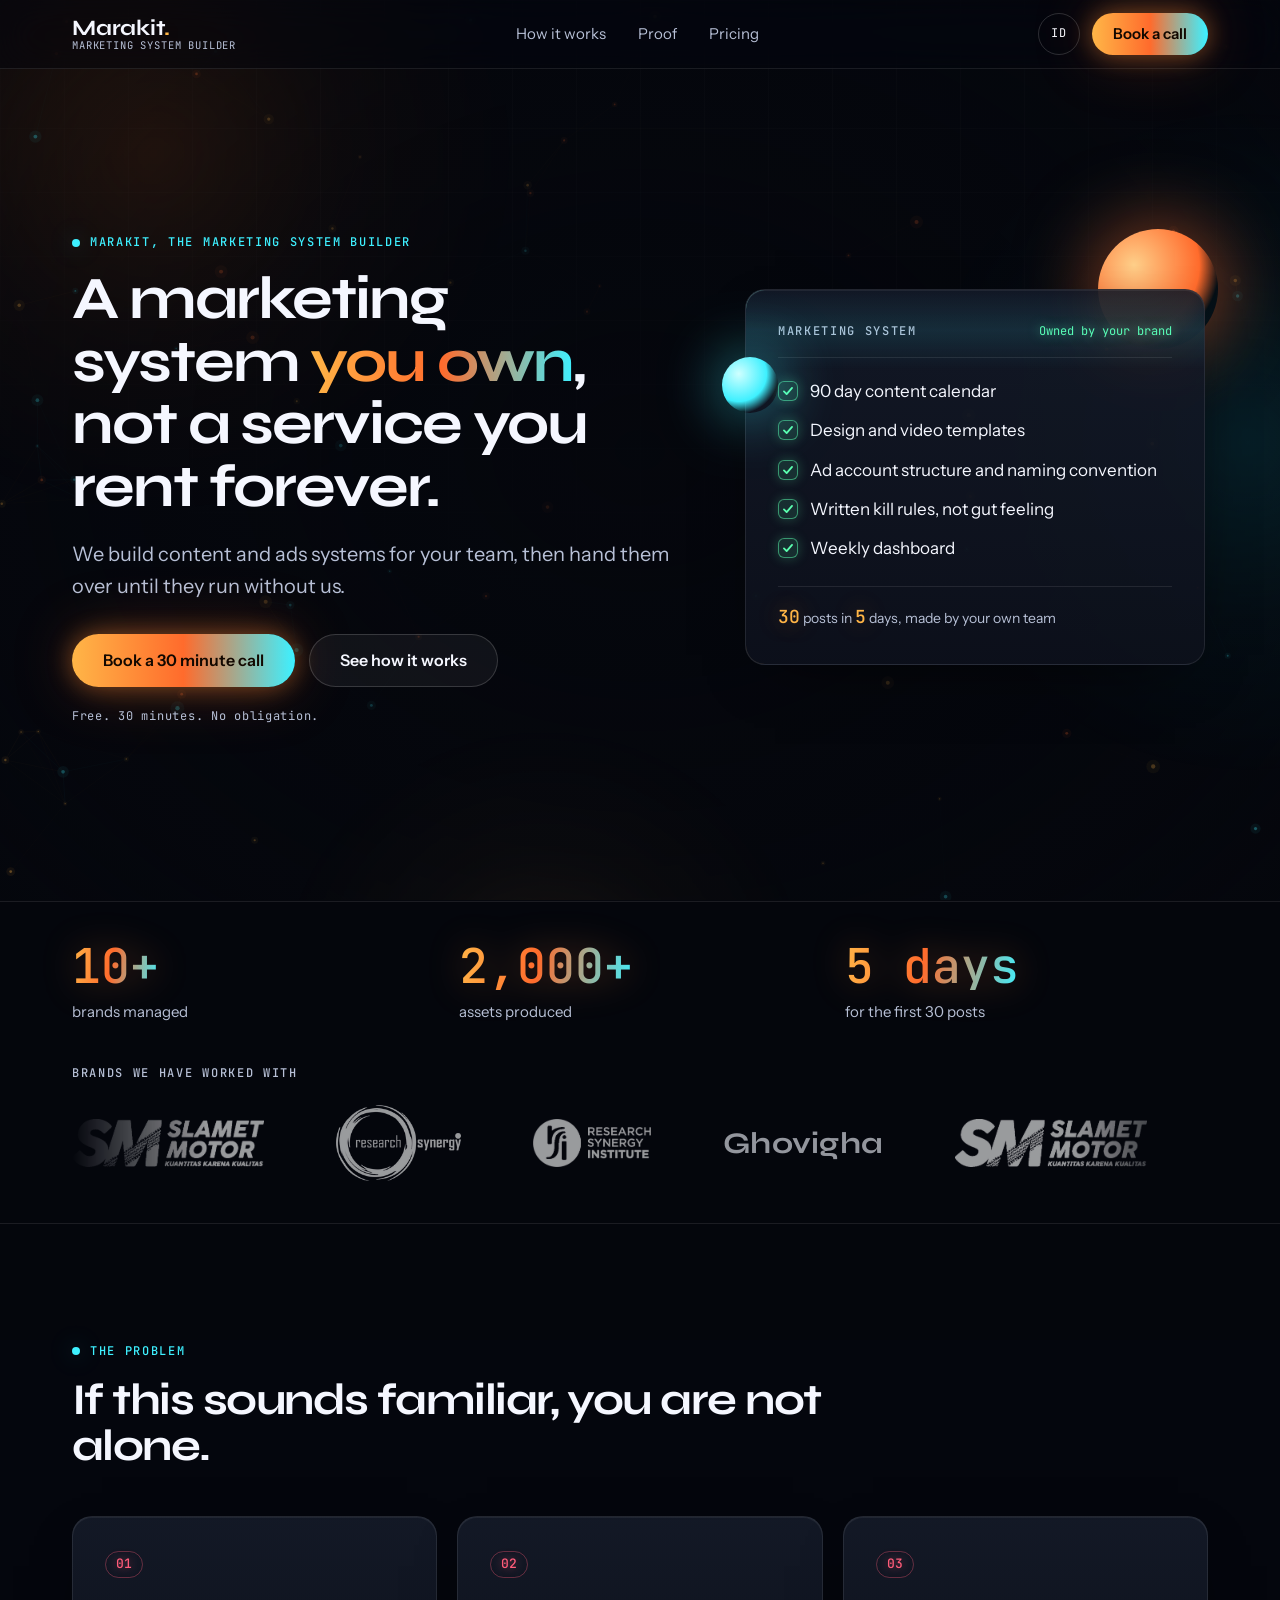
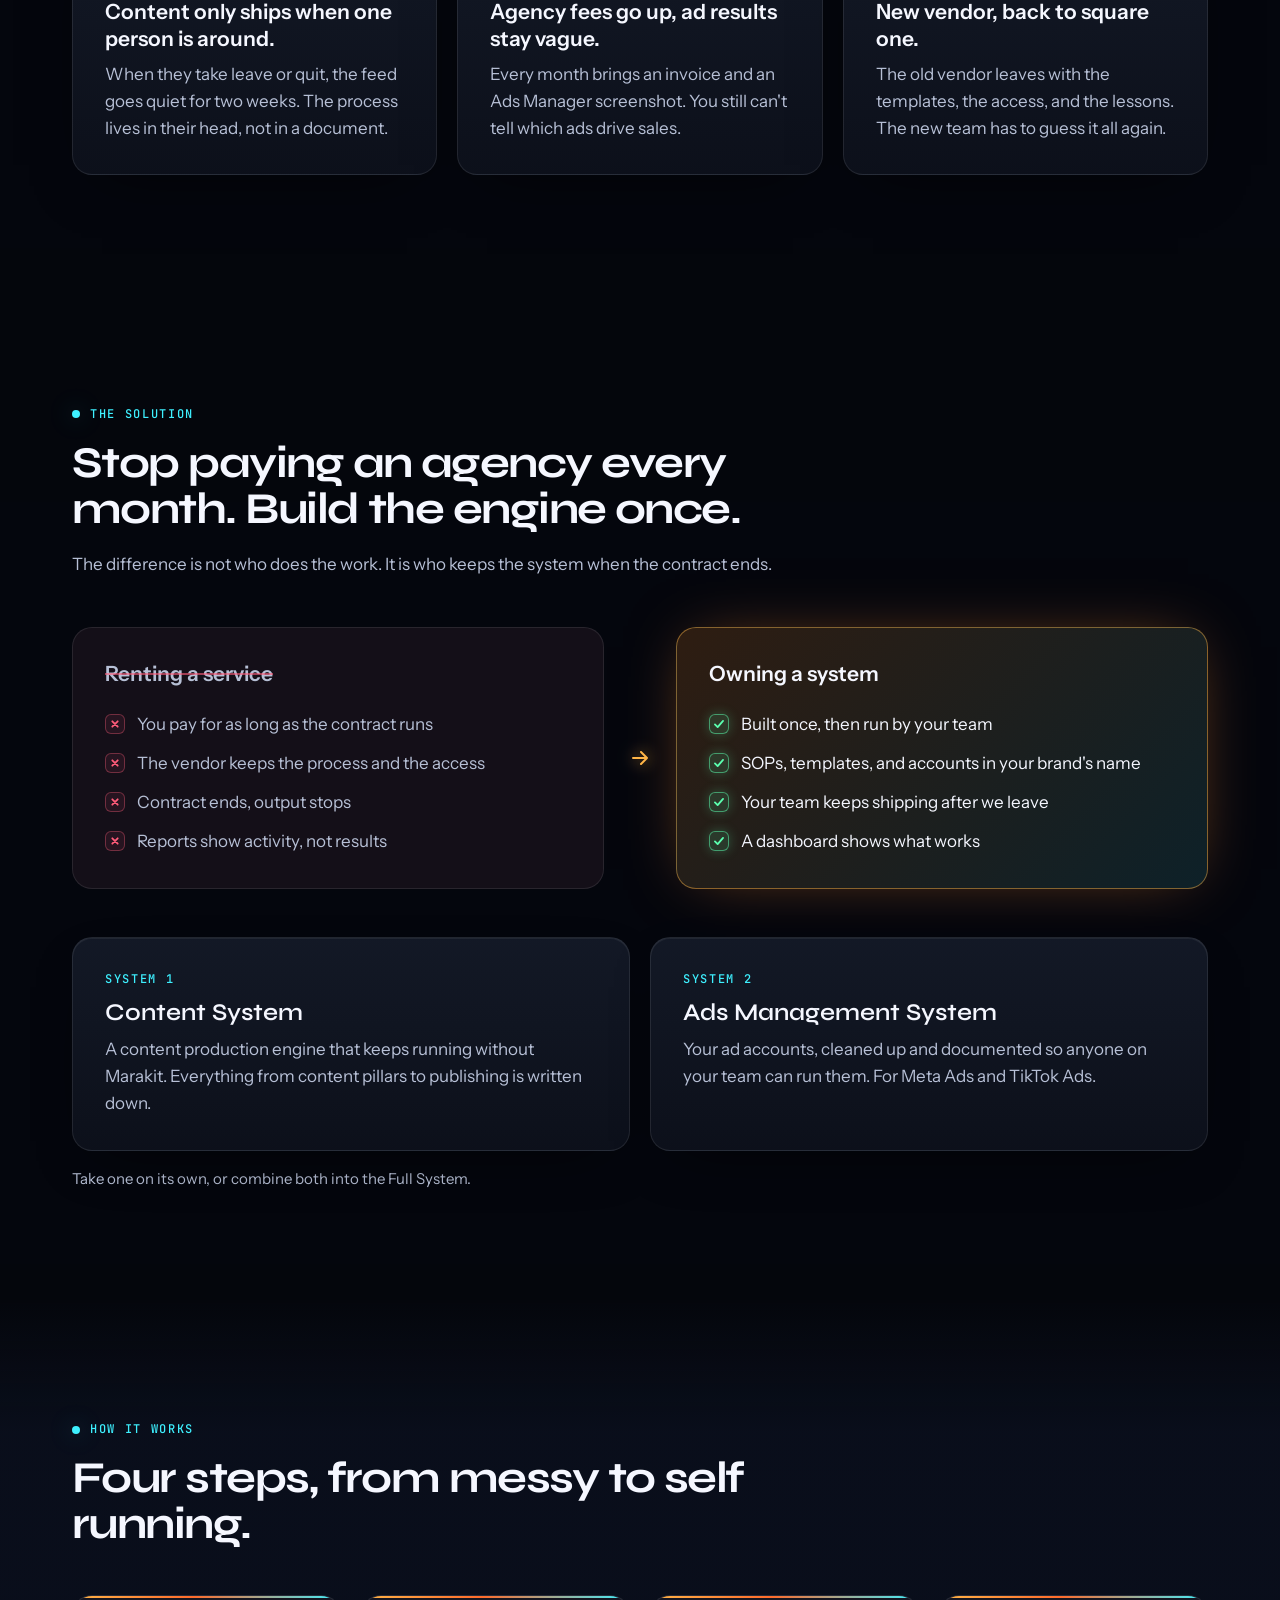
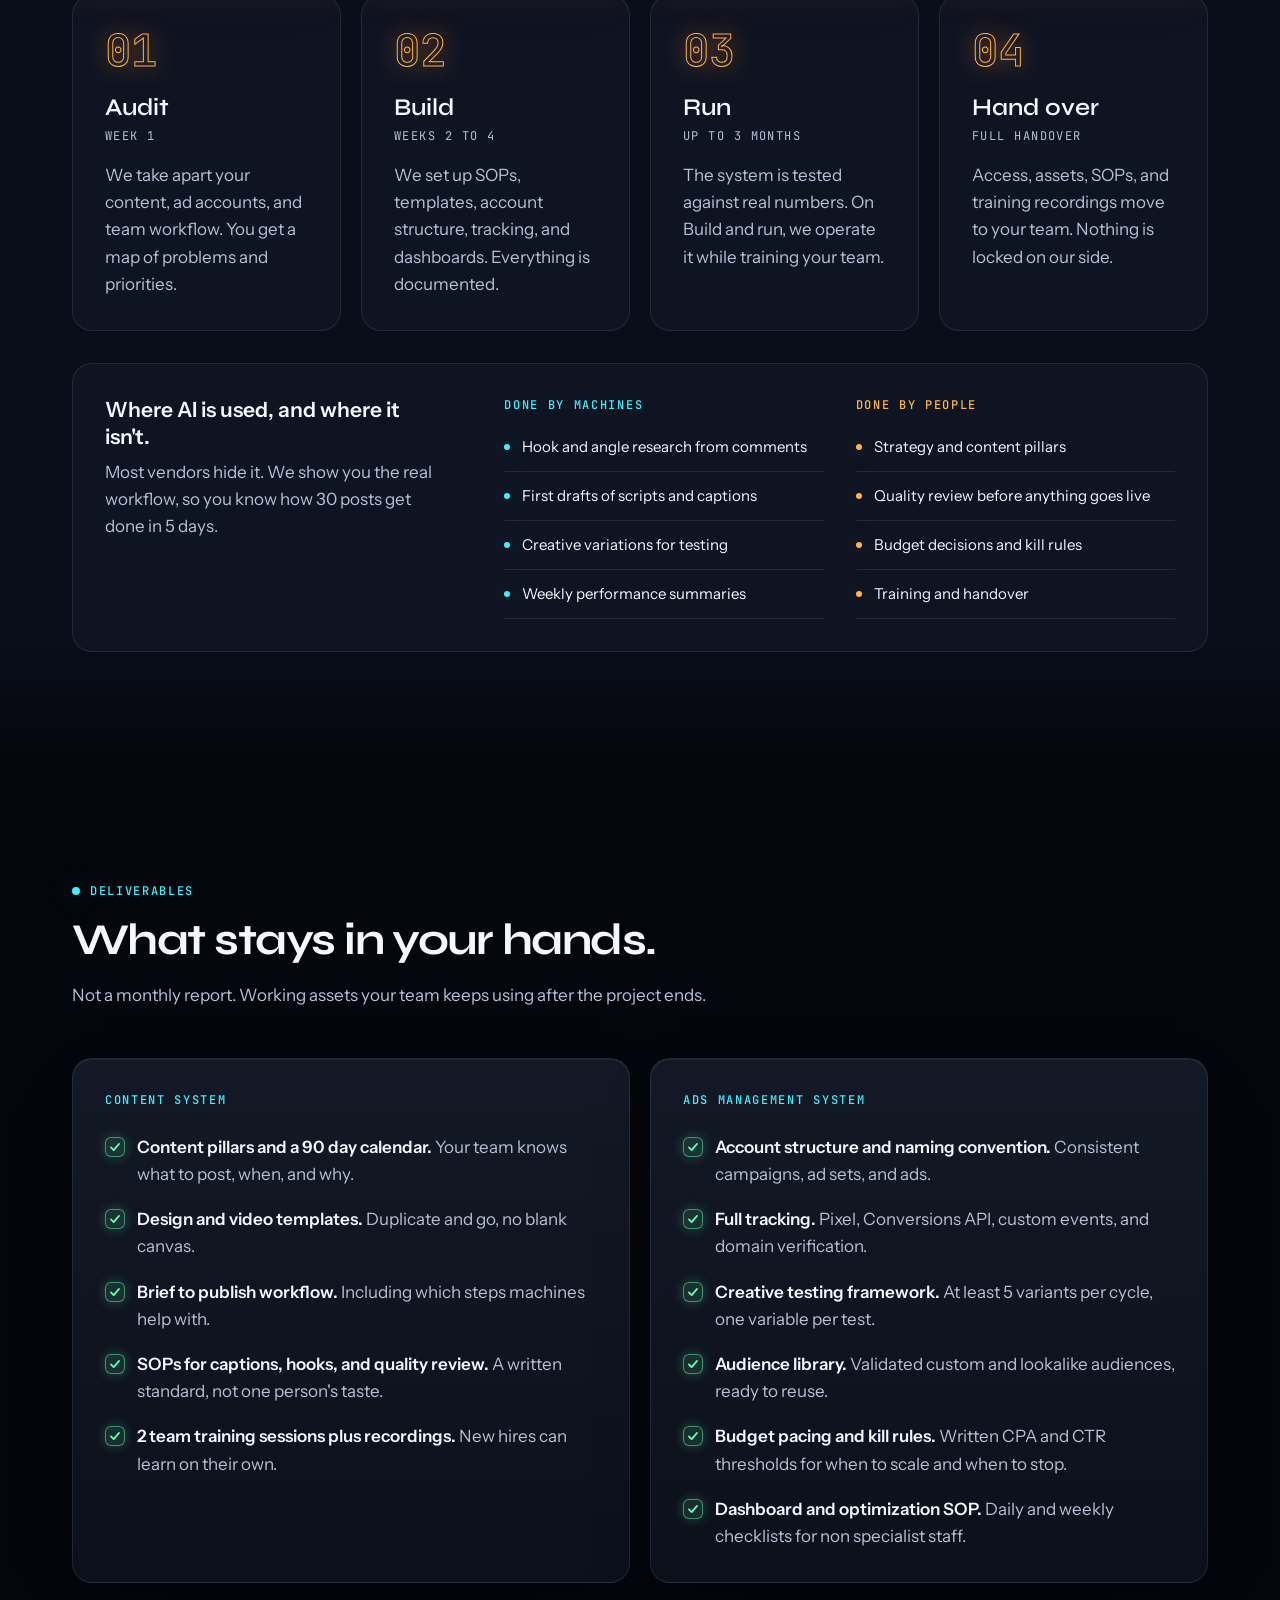
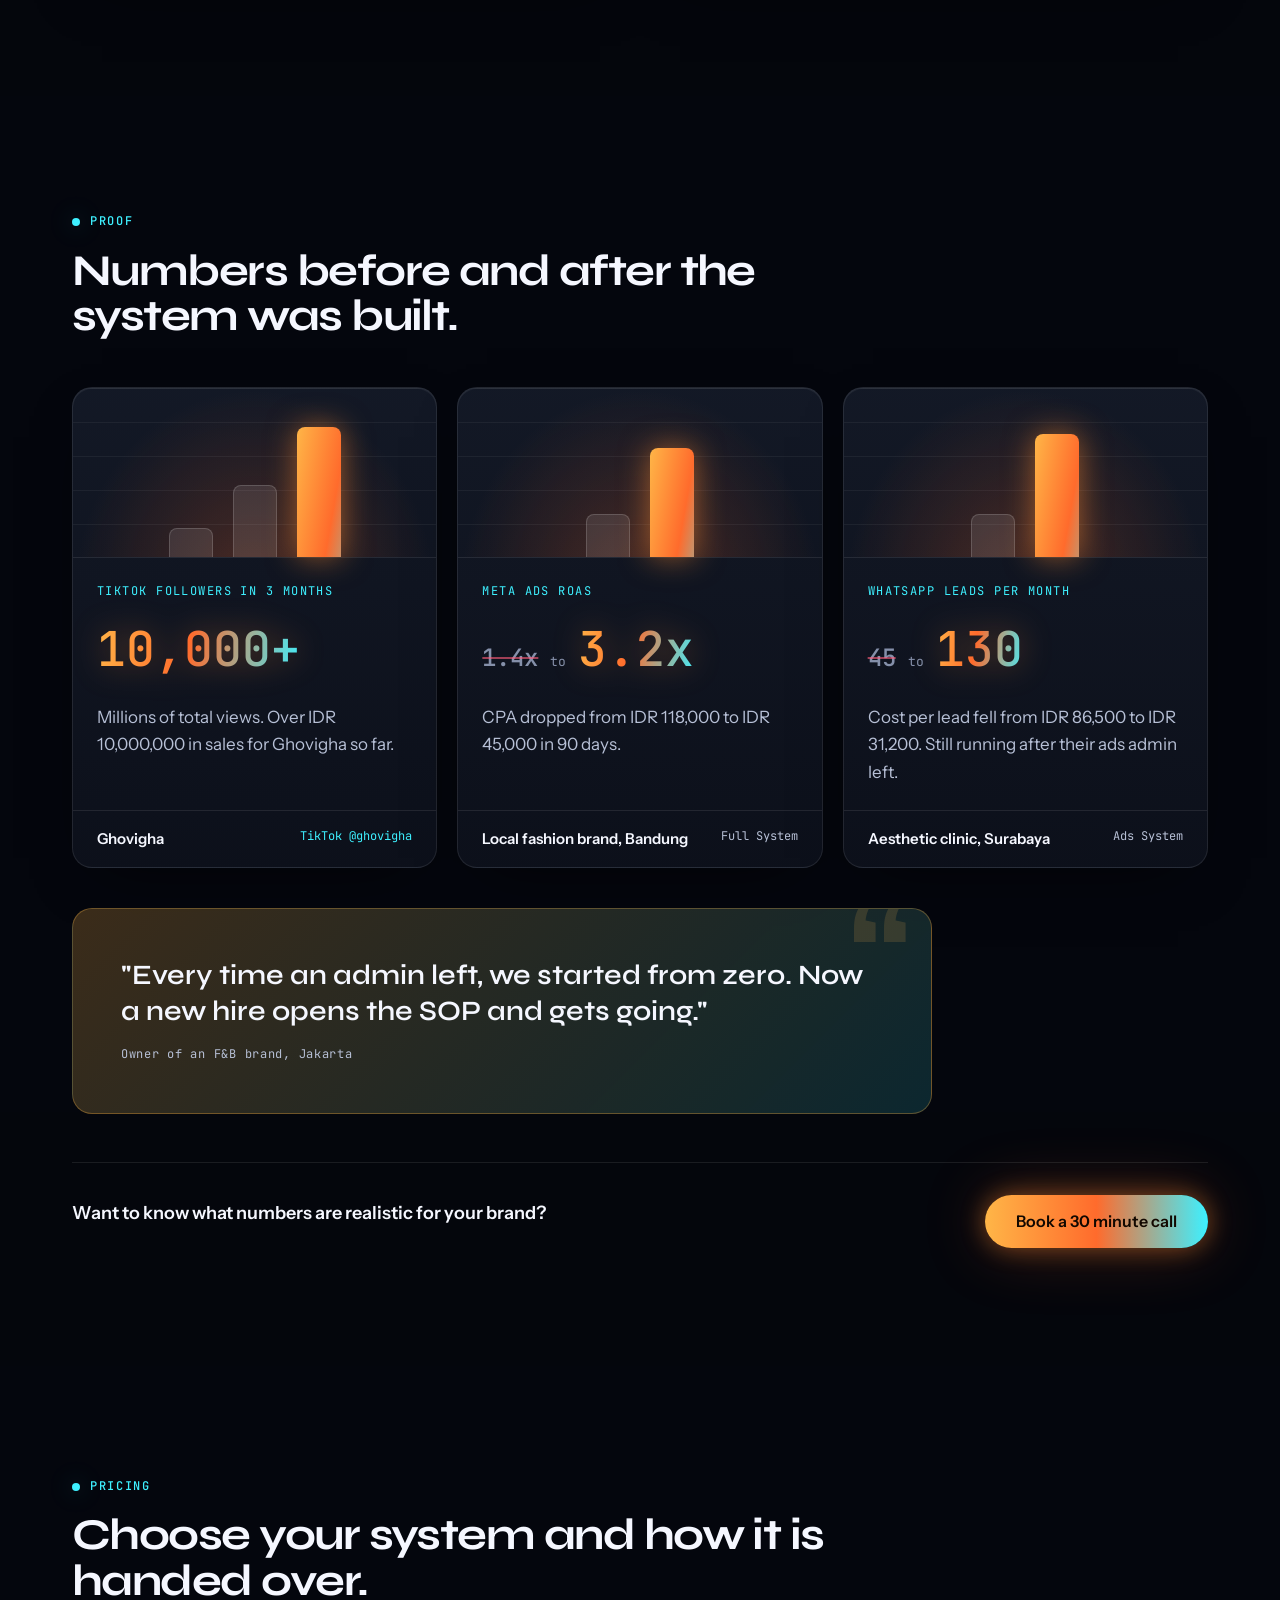
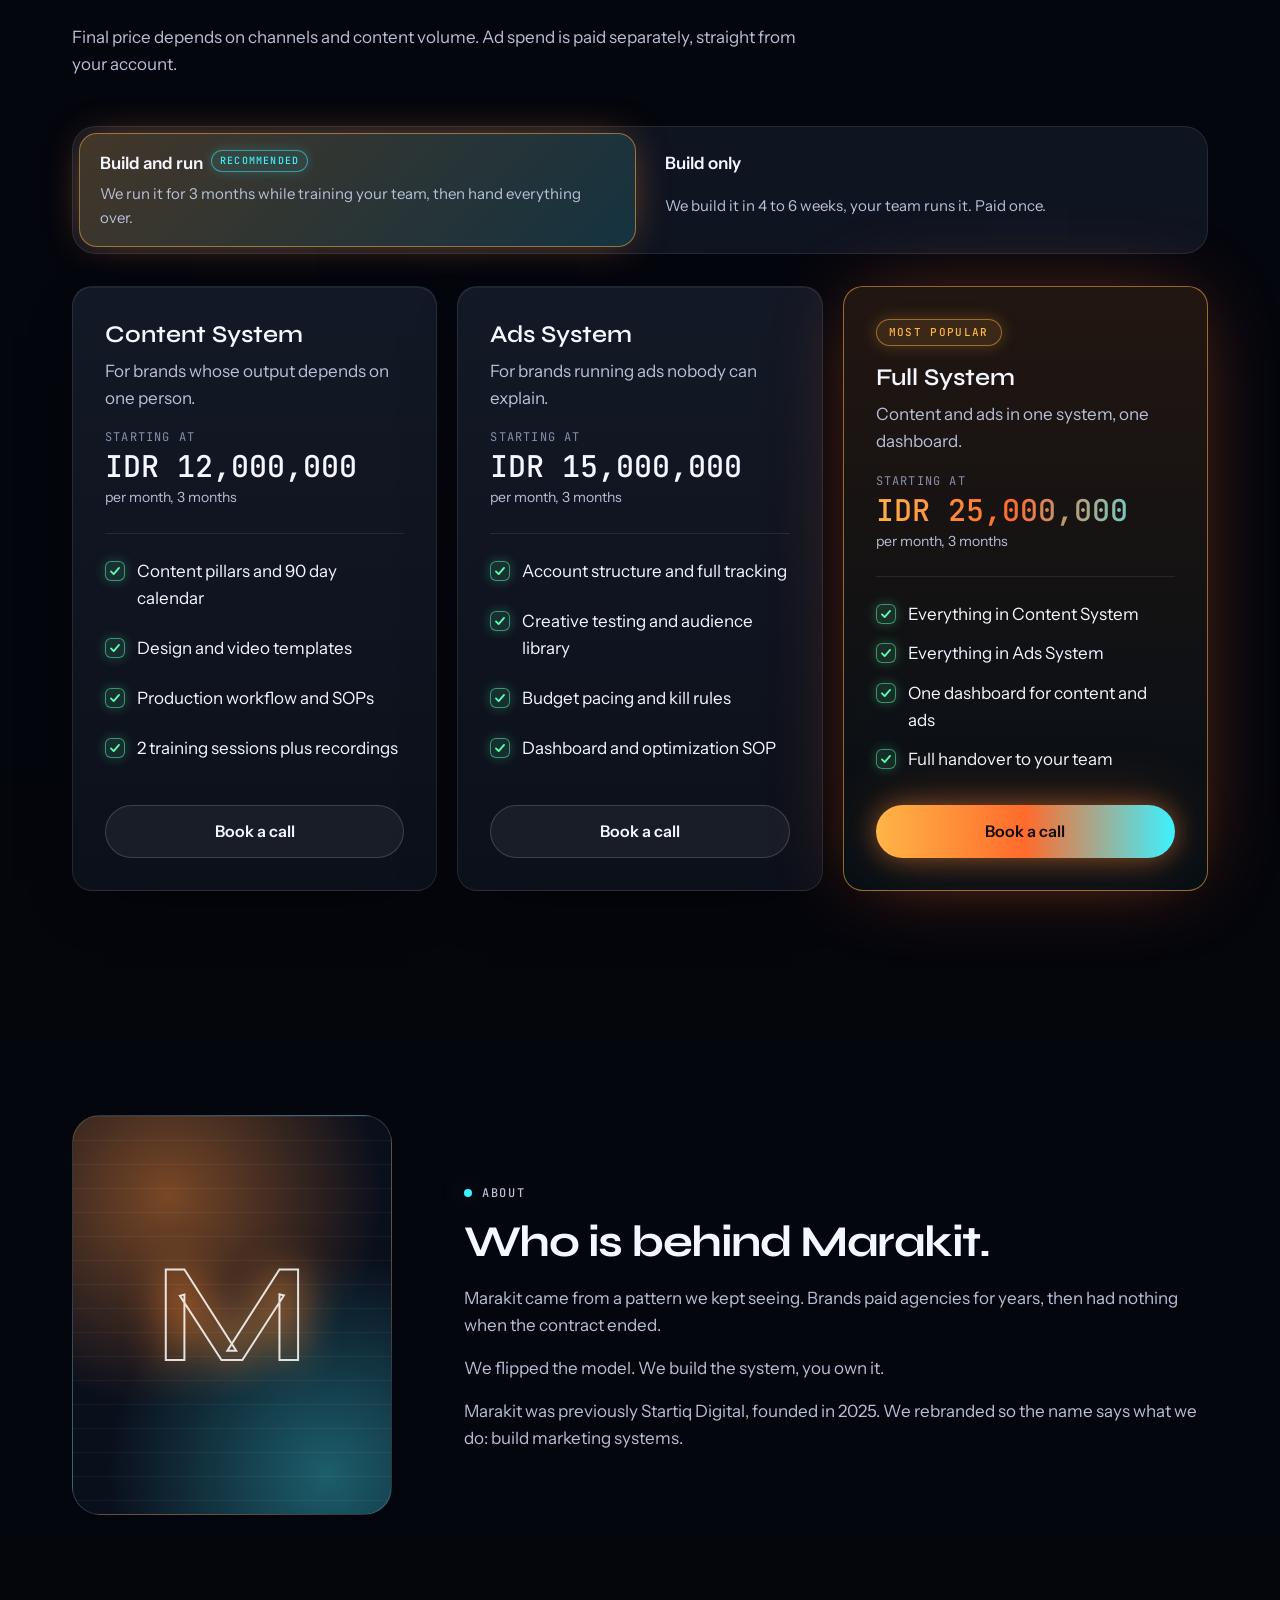
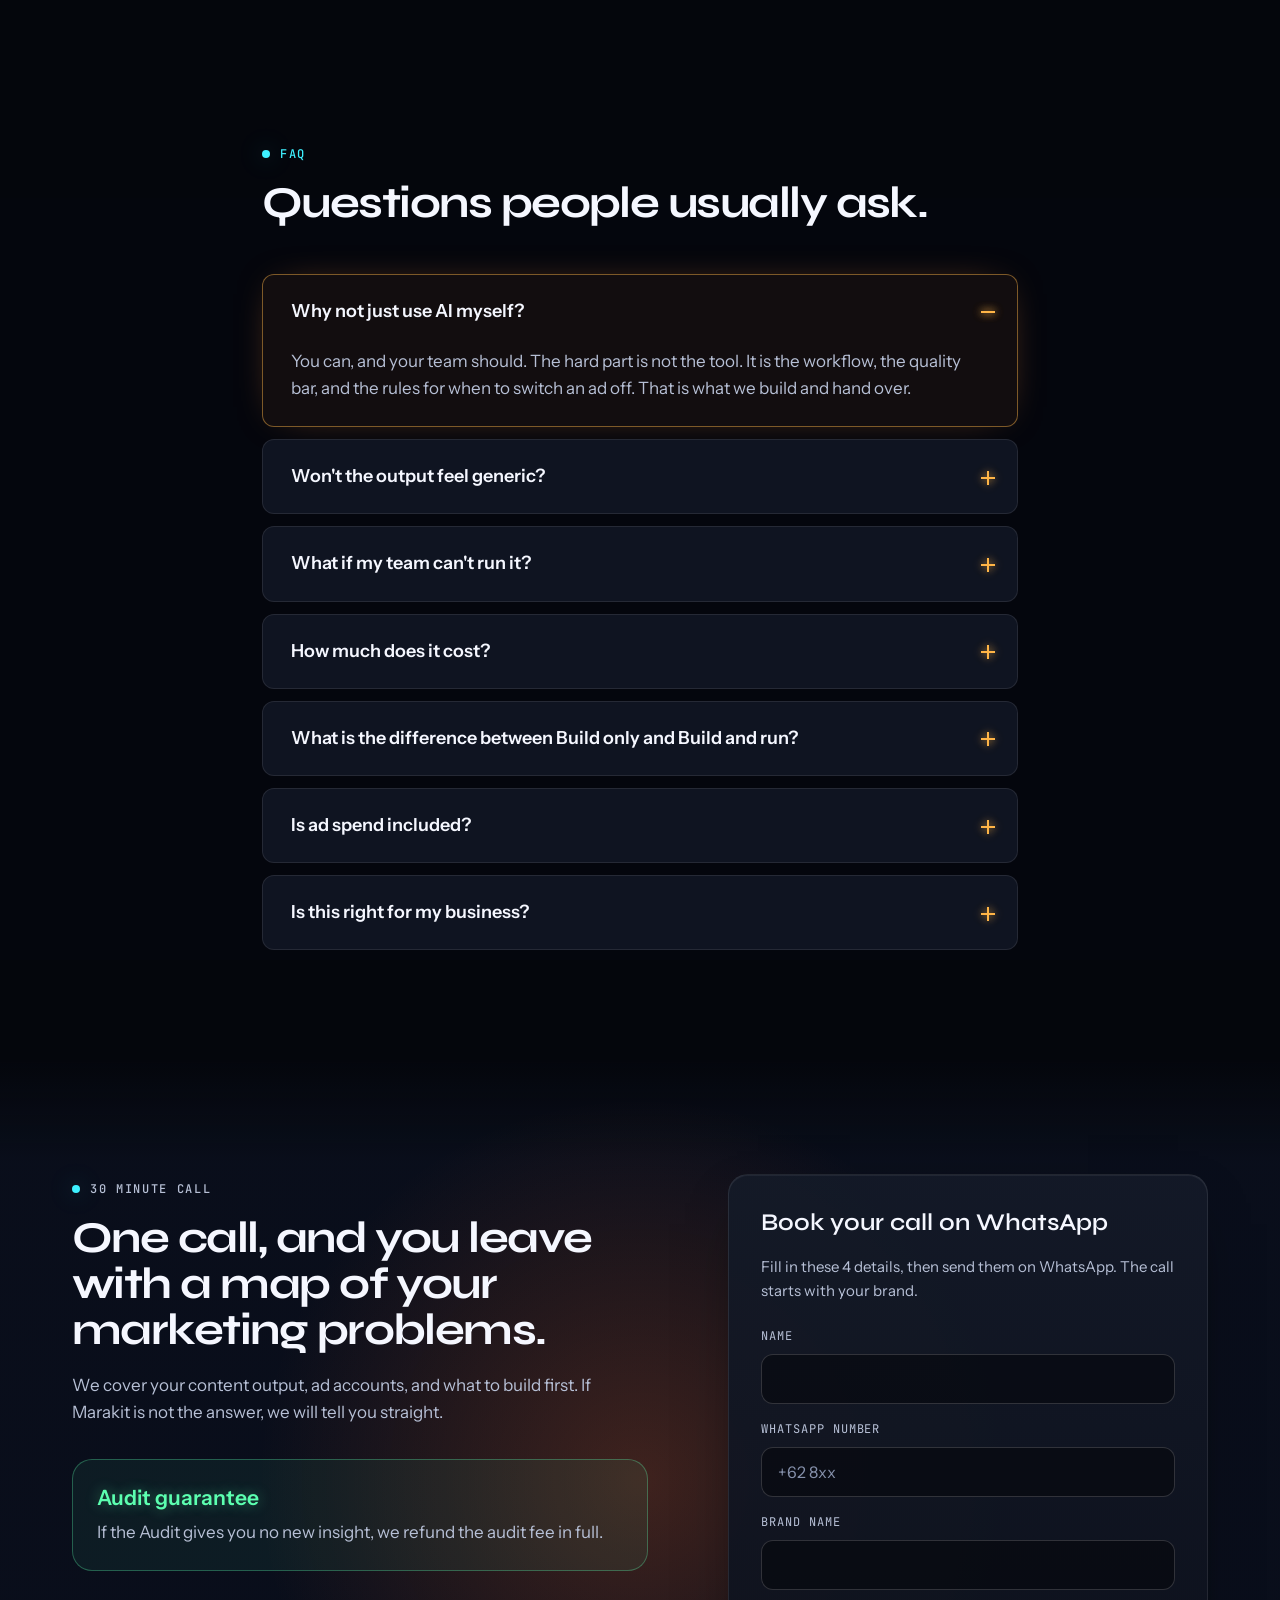
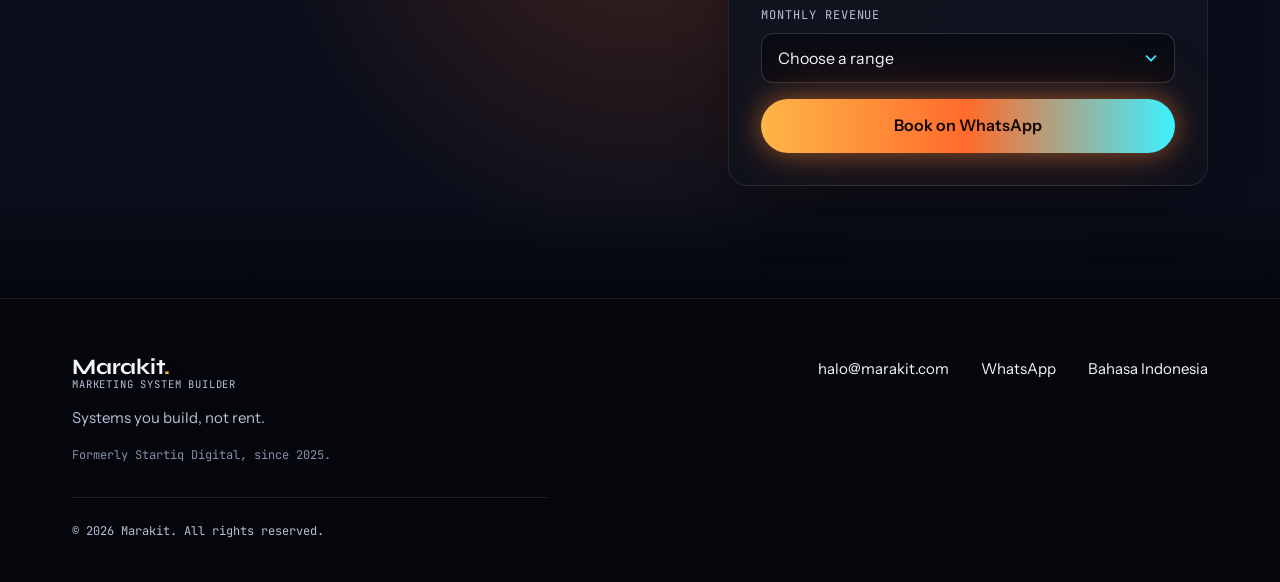
==== commit c5f231c1: "Calm the background so text is easier to read - Dim the aurora, grid and particles; remove the film " ====
--- a/en/index.html
+++ b/en/index.html
@@ -68,7 +68,6 @@
     <div class="fx__aurora"><span></span><span></span><span></span></div>
     <div class="fx__grid"></div>
     <canvas class="fx__particles" id="fx-particles"></canvas>
-    <div class="fx__grain"></div>
   </div>
   <div class="cursor-glow" aria-hidden="true"></div>
   <a class="skip-link" href="#main">Skip to content</a>
--- a/css/styles.css
+++ b/css/styles.css
@@ -5,9 +5,9 @@
   --bg-2: #0A0F1C;
   --line: rgba(255, 255, 255, 0.09);
   --line-2: rgba(255, 255, 255, 0.16);
-  --text: #EEF2FF;
-  --muted: #8C97B2;
-  --dim: #5B6580;
+  --text: #F5F7FF;
+  --muted: #B7C0D6;
+  --dim: #8590AA;
 
   --amber: #FFB547;
   --orange: #FF6B2C;
@@ -103,7 +103,7 @@
 .fx__aurora span {
   position: absolute;
   border-radius: 50%;
-  opacity: .7;
+  opacity: .32;
   will-change: transform;
 }
 .fx__aurora span:nth-child(1) { width: 60vmax; height: 60vmax; left: -18vmax; top: -18vmax; background: radial-gradient(circle, rgba(255, 122, 26, 0.55) 0%, rgba(255, 122, 26, 0.18) 35%, transparent 68%); animation: drift1 22s ease-in-out infinite alternate; }
@@ -115,26 +115,24 @@
 .fx__grid {
   position: absolute; inset: 0;
   background-image:
-    linear-gradient(rgba(255, 255, 255, 0.045) 1px, transparent 1px),
-    linear-gradient(90deg, rgba(255, 255, 255, 0.045) 1px, transparent 1px);
+    linear-gradient(rgba(255, 255, 255, 0.025) 1px, transparent 1px),
+    linear-gradient(90deg, rgba(255, 255, 255, 0.025) 1px, transparent 1px);
   background-size: 64px 64px;
   -webkit-mask-image: radial-gradient(ellipse 80% 60% at 50% 20%, #000 30%, transparent 80%);
   mask-image: radial-gradient(ellipse 80% 60% at 50% 20%, #000 30%, transparent 80%);
 }
-.fx__particles { position: absolute; inset: 0; width: 100%; height: 100%; }
-.fx__grain {
-  position: absolute; inset: -50%;
-  opacity: .07;
-  background-image: url("data:image/svg+xml,%3Csvg xmlns='http://www.w3.org/2000/svg' width='160' height='160'%3E%3Cfilter id='n'%3E%3CfeTurbulence type='fractalNoise' baseFrequency='.9' numOctaves='2' stitchTiles='stitch'/%3E%3C/filter%3E%3Crect width='100%25' height='100%25' filter='url(%23n)'/%3E%3C/svg%3E");
-  animation: grain 1.2s steps(6) infinite;
-}
-@keyframes grain { 0% { transform: translate(0, 0); } 33% { transform: translate(-4%, 3%); } 66% { transform: translate(3%, -5%); } 100% { transform: translate(-2%, 2%); } }
+.fx__particles { position: absolute; inset: 0; width: 100%; height: 100%; opacity: .45; }
+.fx::after {
+  content: "";
+  position: absolute; inset: 0;
+  background: radial-gradient(ellipse 70% 80% at 50% 50%, rgba(5, 7, 13, 0.82), rgba(5, 7, 13, 0.35) 75%, transparent);
+}
 
 .cursor-glow {
   position: fixed; left: 0; top: 0; z-index: 0;
   width: 520px; height: 520px; margin: -260px 0 0 -260px;
   border-radius: 50%;
-  background: radial-gradient(circle, rgba(255, 140, 50, 0.12), transparent 60%);
+  background: radial-gradient(circle, rgba(255, 140, 50, 0.06), transparent 60%);
   pointer-events: none;
   opacity: 0;
   transition: opacity .4s ease;
@@ -151,7 +149,9 @@
 .container--narrow { max-width: 820px; }
 main { position: relative; z-index: 1; }
 .section { position: relative; padding: var(--section-y) 0; }
-.section--dark { background: linear-gradient(180deg, transparent, rgba(10, 15, 28, 0.75) 12%, rgba(10, 15, 28, 0.75) 88%, transparent); }
+.section::after { content: ""; position: absolute; inset: 0; z-index: -1; background: rgba(5, 7, 13, 0.55); pointer-events: none; }
+.section--dark::after { display: none; }
+.section--dark { background: linear-gradient(180deg, rgba(5, 7, 13, 0.6), rgba(10, 15, 28, 0.92) 12%, rgba(10, 15, 28, 0.92) 88%, rgba(5, 7, 13, 0.6)); }
 .section__head { margin-bottom: 48px; max-width: 760px; }
 .section__sub { color: var(--muted); }
 
@@ -166,7 +166,7 @@
 /* ---------- Glass card with gradient border and cursor spotlight ---------- */
 .card {
   position: relative;
-  background: linear-gradient(180deg, rgba(22, 28, 44, 0.72), rgba(12, 16, 28, 0.6));
+  background: linear-gradient(180deg, rgba(20, 26, 40, 0.94), rgba(13, 17, 28, 0.94));
   border: 1px solid var(--line);
   border-radius: var(--radius);
   padding: 24px;
@@ -307,7 +307,7 @@
 @media (min-width: 768px) { .hero__visual::before { width: 120px; height: 120px; right: -10px; top: -60px; } }
 @keyframes float { 50% { transform: translateY(-22px) translateX(8px); } }
 
-.system-card { -webkit-backdrop-filter: blur(18px) saturate(1.3); backdrop-filter: blur(18px) saturate(1.3); background: linear-gradient(180deg, rgba(255, 255, 255, 0.07), rgba(255, 255, 255, 0.02)); max-width: 460px; margin-left: auto; margin-right: auto; transition: transform .2s ease-out; overflow: hidden; }
+.system-card { -webkit-backdrop-filter: blur(18px) saturate(1.3); backdrop-filter: blur(18px) saturate(1.3); background: linear-gradient(180deg, rgba(20, 26, 40, 0.9), rgba(13, 17, 28, 0.9)); max-width: 460px; margin-left: auto; margin-right: auto; transition: transform .2s ease-out; overflow: hidden; }
 .system-card::after { opacity: .7; background: conic-gradient(from var(--spin, 0deg), transparent 0 60%, var(--amber) 75%, var(--cyan) 90%, transparent); animation: spin 6s linear infinite; }
 @property --spin { syntax: "<angle>"; inherits: false; initial-value: 0deg; }
 @keyframes spin { to { --spin: 360deg; } }
@@ -386,9 +386,9 @@
 /* ---------- Solusi ---------- */
 .compare { display: grid; gap: 16px; align-items: stretch; }
 .compare__col { border-radius: var(--radius); padding: 24px; border: 1px solid var(--line); }
-.compare__col--before { background: rgba(255, 92, 122, 0.04); }
+.compare__col--before { background: rgba(22, 16, 26, 0.94); }
 .compare__col--before h3 { color: var(--muted); text-decoration: line-through; text-decoration-color: rgba(255, 92, 122, 0.6); }
-.compare__col--after { background: var(--grad-soft); border-color: rgba(255, 181, 71, 0.45); box-shadow: 0 0 60px -20px rgba(255, 140, 50, 0.5); }
+.compare__col--after { background: linear-gradient(135deg, rgba(48, 30, 18, 0.96), rgba(14, 34, 42, 0.96)); border-color: rgba(255, 181, 71, 0.45); box-shadow: 0 0 60px -20px rgba(255, 140, 50, 0.5); }
 .compare__col h3 { margin-bottom: 24px; }
 .compare__arrow { display: flex; justify-content: center; color: var(--amber); transform: rotate(90deg); filter: drop-shadow(0 0 8px rgba(255, 181, 71, 0.8)); }
 .compare__arrow svg { animation: nudge 1.6s ease-in-out infinite; }
@@ -408,7 +408,7 @@
 .steps { position: relative; list-style: none; margin: 0 0 32px; padding: 0; display: grid; gap: 16px; }
 .step {
   position: relative;
-  background: rgba(255, 255, 255, 0.035);
+  background: rgba(16, 22, 36, 0.94);
   border: 1px solid var(--line);
   border-radius: var(--radius);
   padding: 24px;
@@ -424,7 +424,7 @@
 @media (min-width: 768px) { .steps { grid-template-columns: repeat(2, 1fr); gap: 20px; } .step { padding: 32px; } }
 @media (min-width: 1280px) { .steps { grid-template-columns: repeat(4, 1fr); } }
 
-.split { display: grid; gap: 32px; border: 1px solid var(--line); border-radius: var(--radius); padding: 24px; background: rgba(255, 255, 255, 0.025); }
+.split { display: grid; gap: 32px; border: 1px solid var(--line); border-radius: var(--radius); padding: 24px; background: rgba(16, 22, 36, 0.94); }
 .split__intro p { color: var(--muted); }
 .split__cols { display: grid; gap: 32px; }
 .split__col .caption { margin-bottom: 8px; }
@@ -501,7 +501,7 @@
 [data-show] { animation: pop .45s var(--ease); }
 @keyframes pop { from { opacity: 0; transform: translateY(6px); } }
 
-.models { position: relative; display: grid; gap: 8px; margin-bottom: 32px; padding: 6px; border: 1px solid var(--line); border-radius: 24px; background: rgba(255, 255, 255, 0.03); }
+.models { position: relative; display: grid; gap: 8px; margin-bottom: 32px; padding: 6px; border: 1px solid var(--line); border-radius: 24px; background: rgba(16, 22, 36, 0.94); }
 .model {
   display: grid; gap: 4px; text-align: left;
   padding: 16px 20px;
@@ -548,7 +548,7 @@
 
 /* ---------- FAQ ---------- */
 .faq { display: grid; gap: 12px; }
-.faq details { border: 1px solid var(--line); border-radius: var(--radius-sm); background: rgba(255, 255, 255, 0.03); transition: border-color .3s ease, background-color .3s ease, box-shadow .3s ease; }
+.faq details { border: 1px solid var(--line); border-radius: var(--radius-sm); background: rgba(16, 22, 36, 0.94); transition: border-color .3s ease, background-color .3s ease, box-shadow .3s ease; }
 .faq details[open] { border-color: rgba(255, 181, 71, 0.45); background: rgba(255, 140, 50, 0.06); box-shadow: 0 0 40px -20px rgba(255, 140, 50, 0.6); }
 .faq summary { list-style: none; cursor: pointer; padding: 20px 56px 20px 20px; position: relative; font-weight: 600; font-size: 17px; line-height: 1.4; }
 .faq summary::-webkit-details-marker { display: none; }
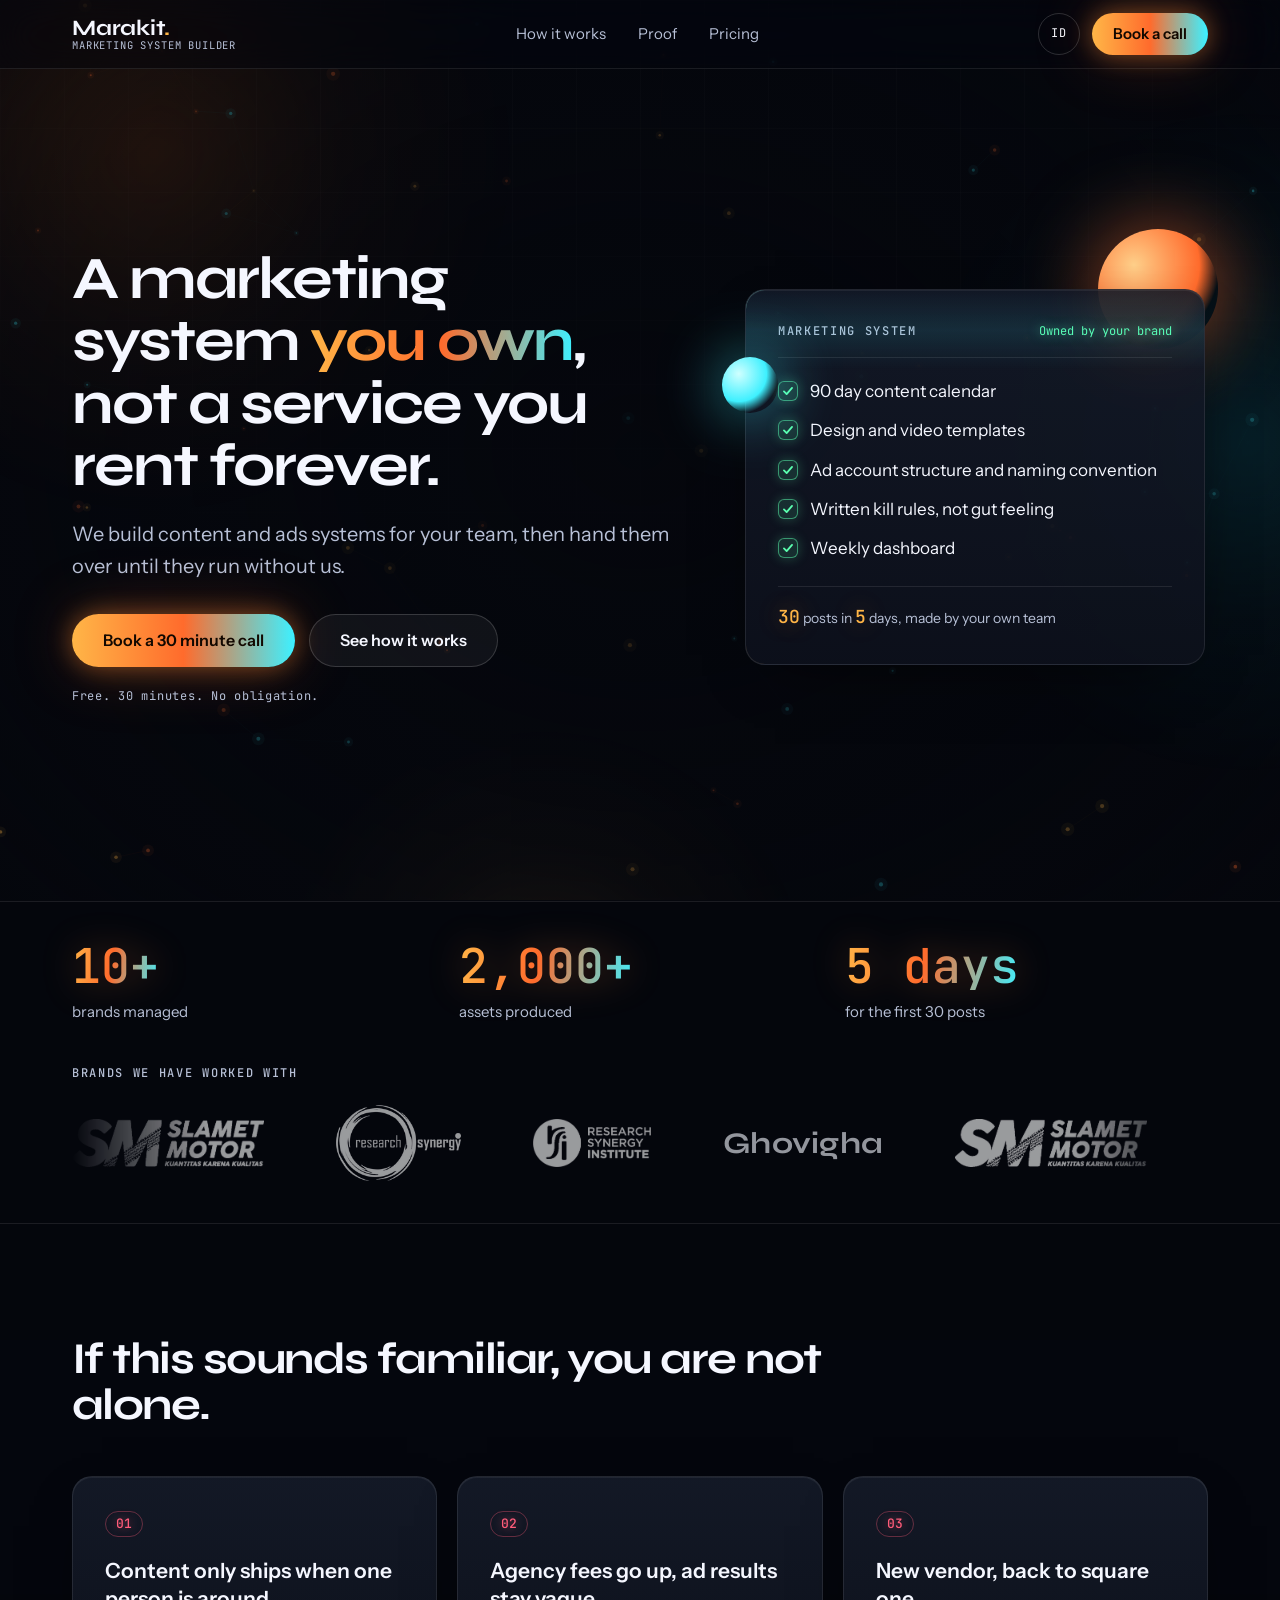
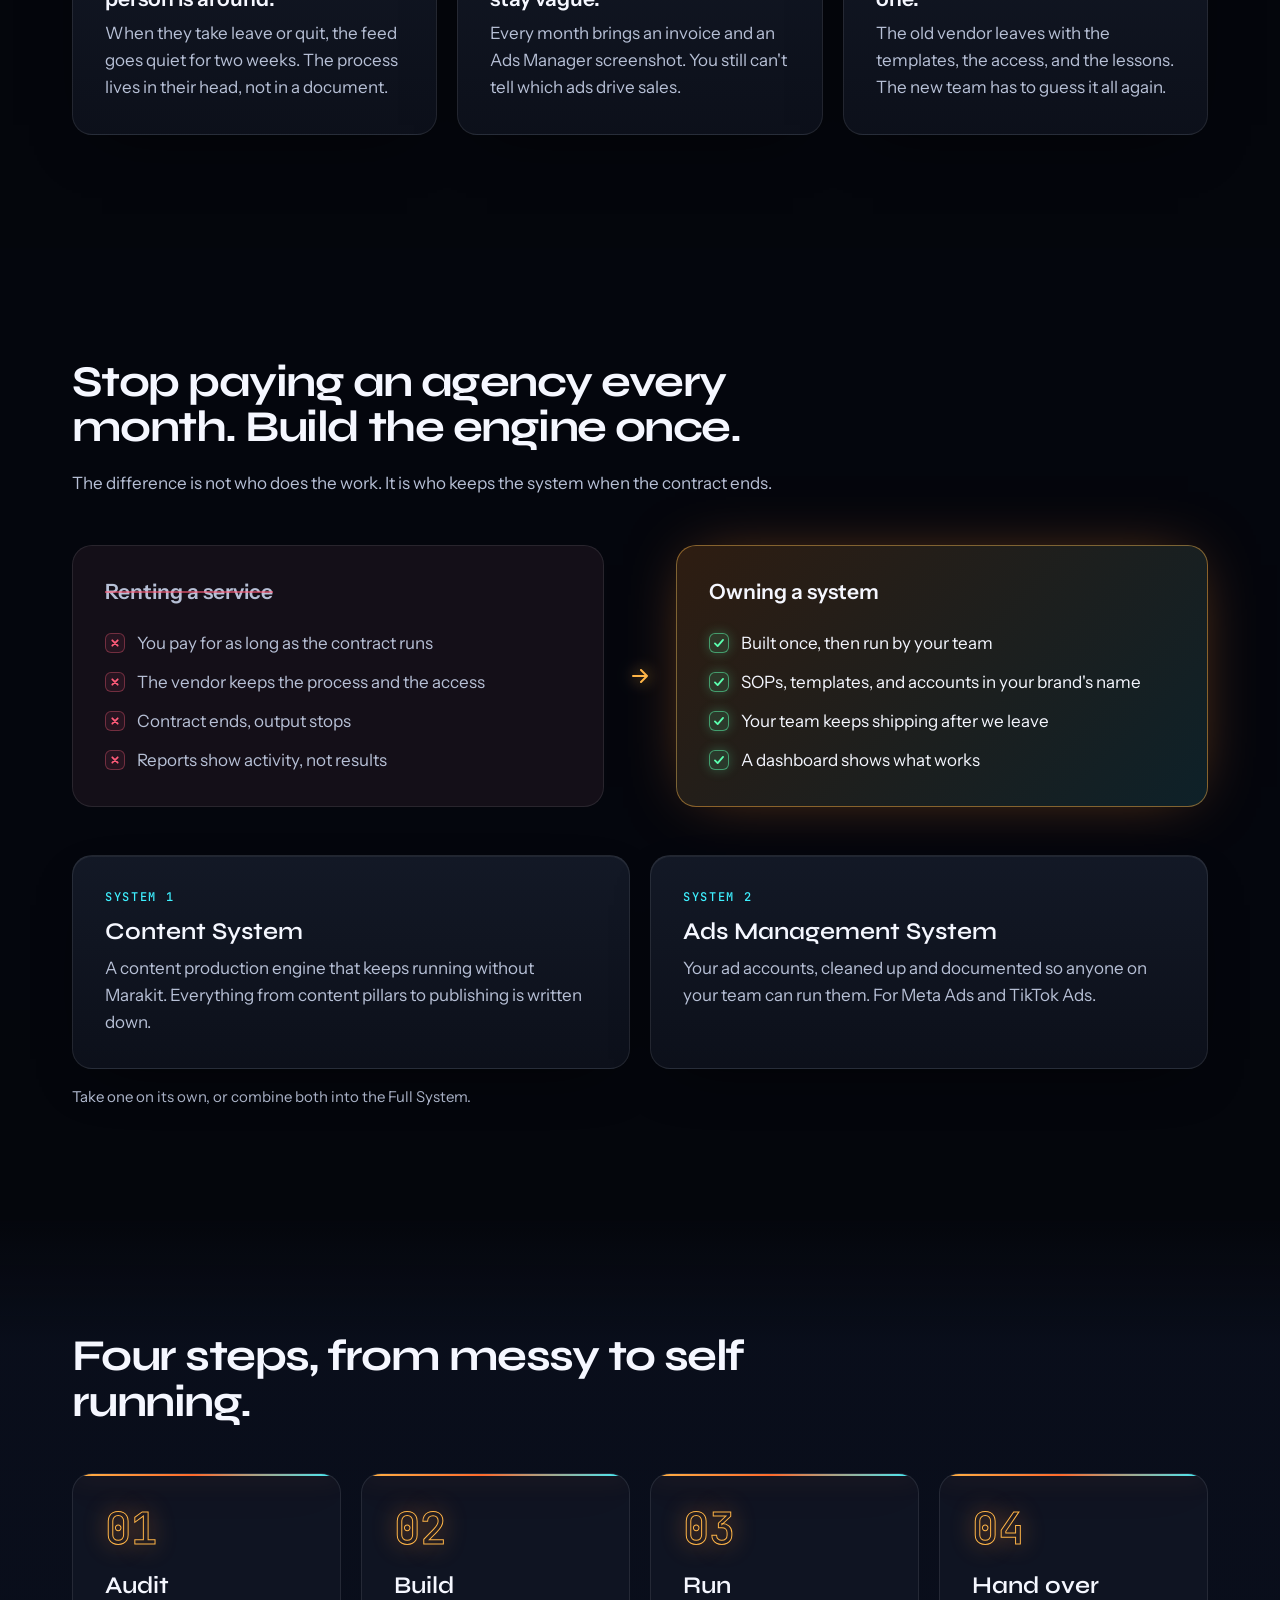
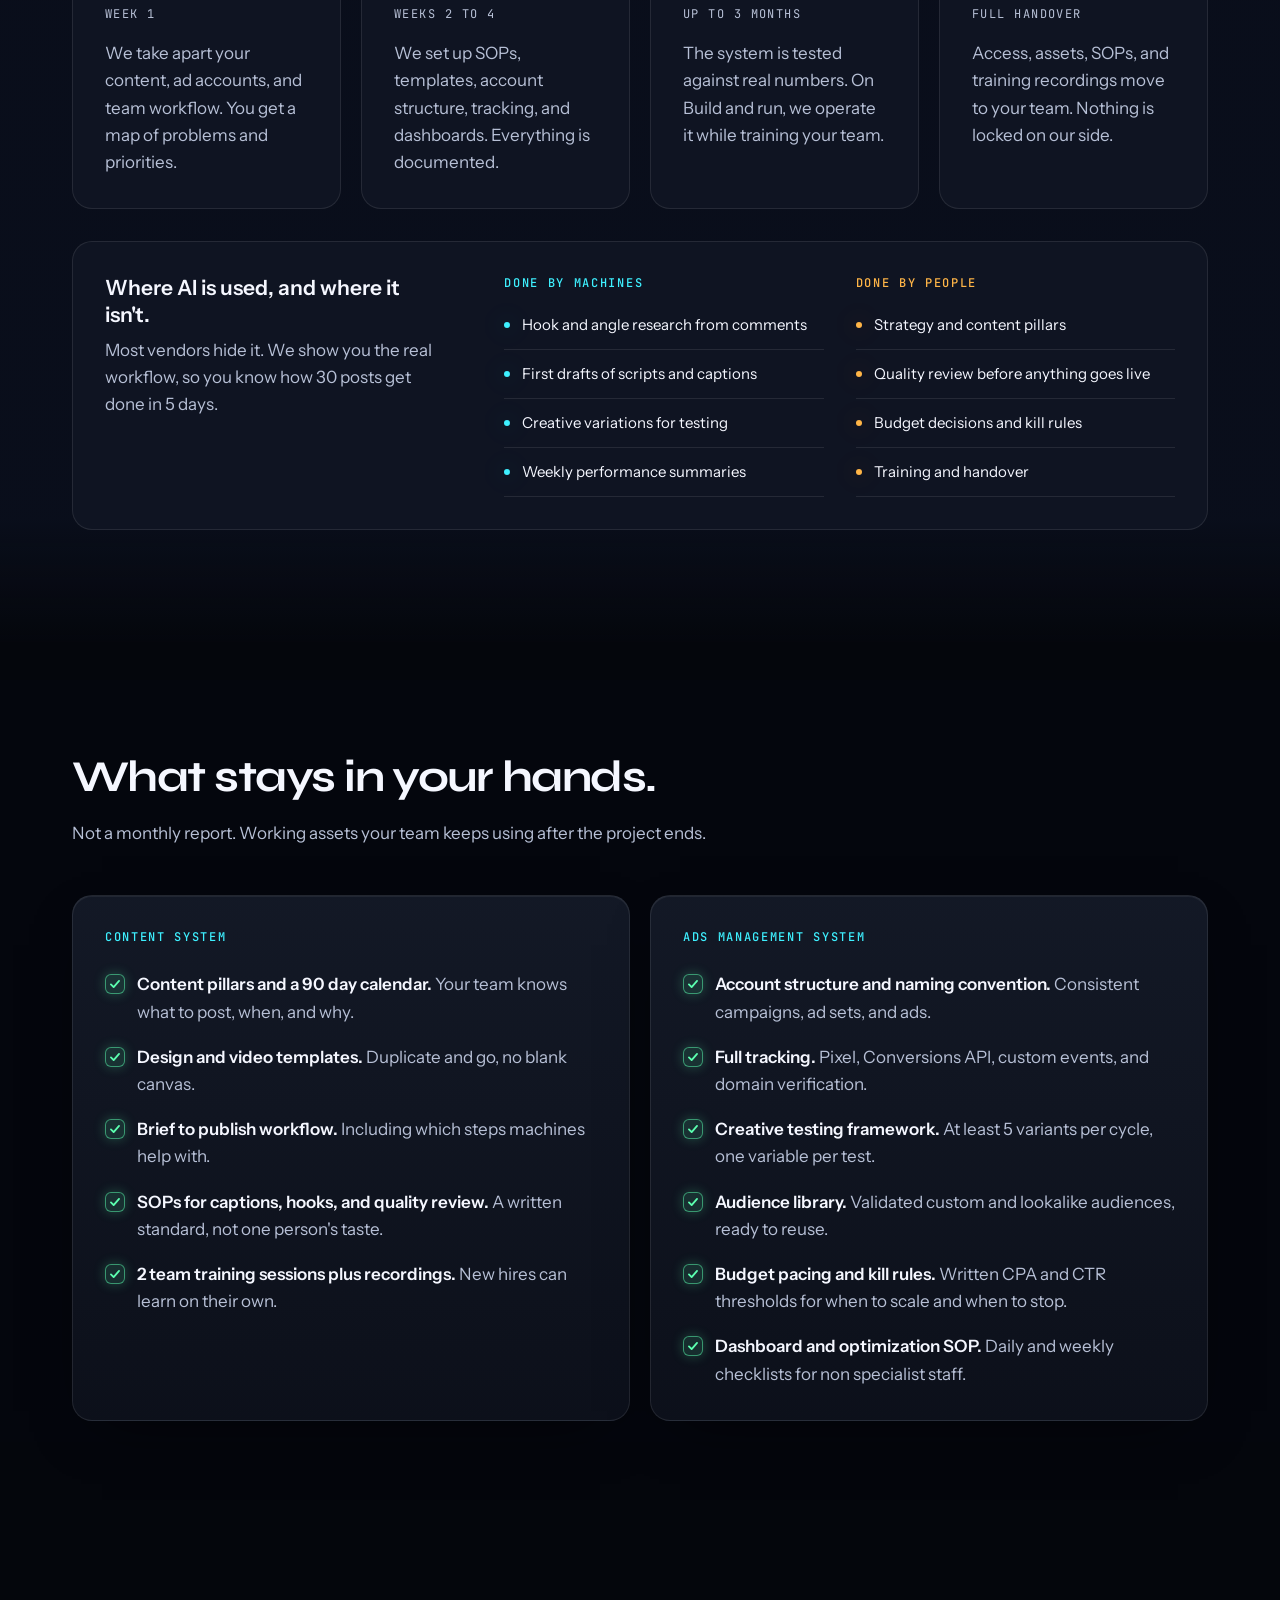
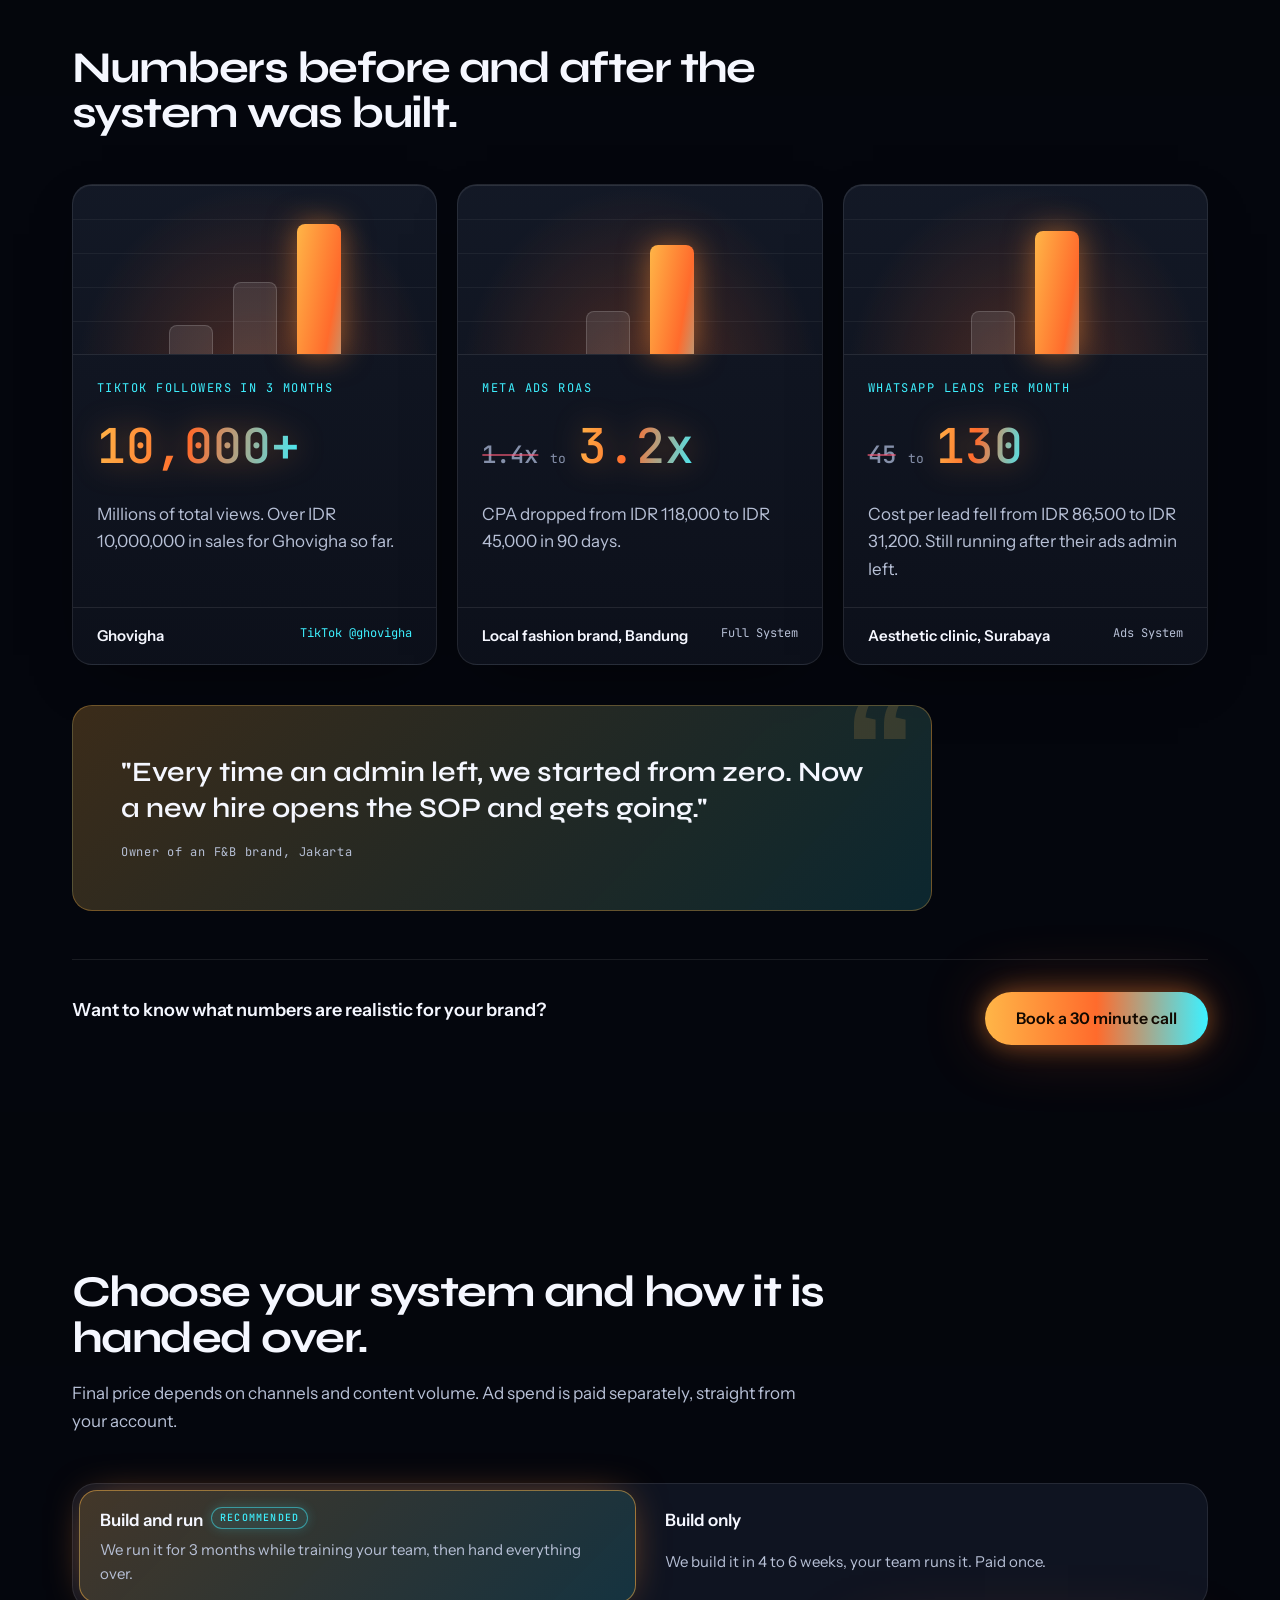
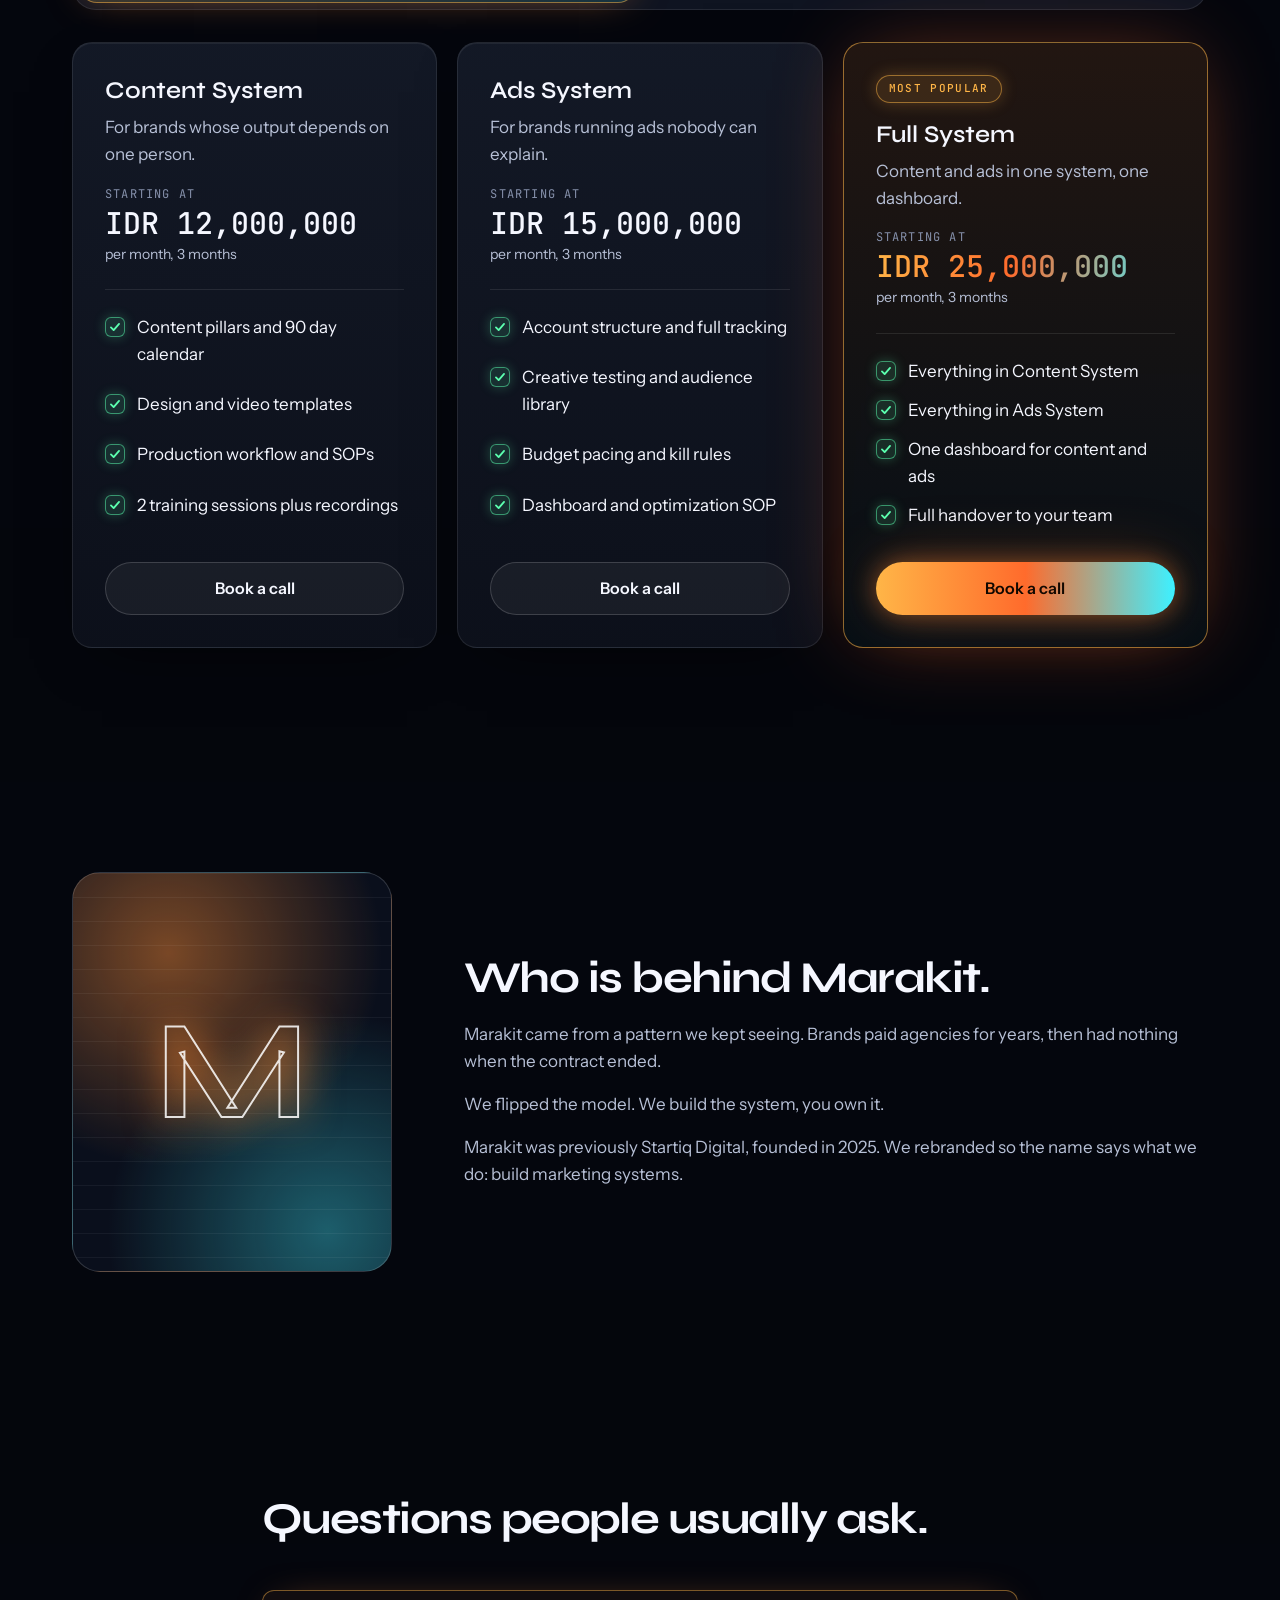
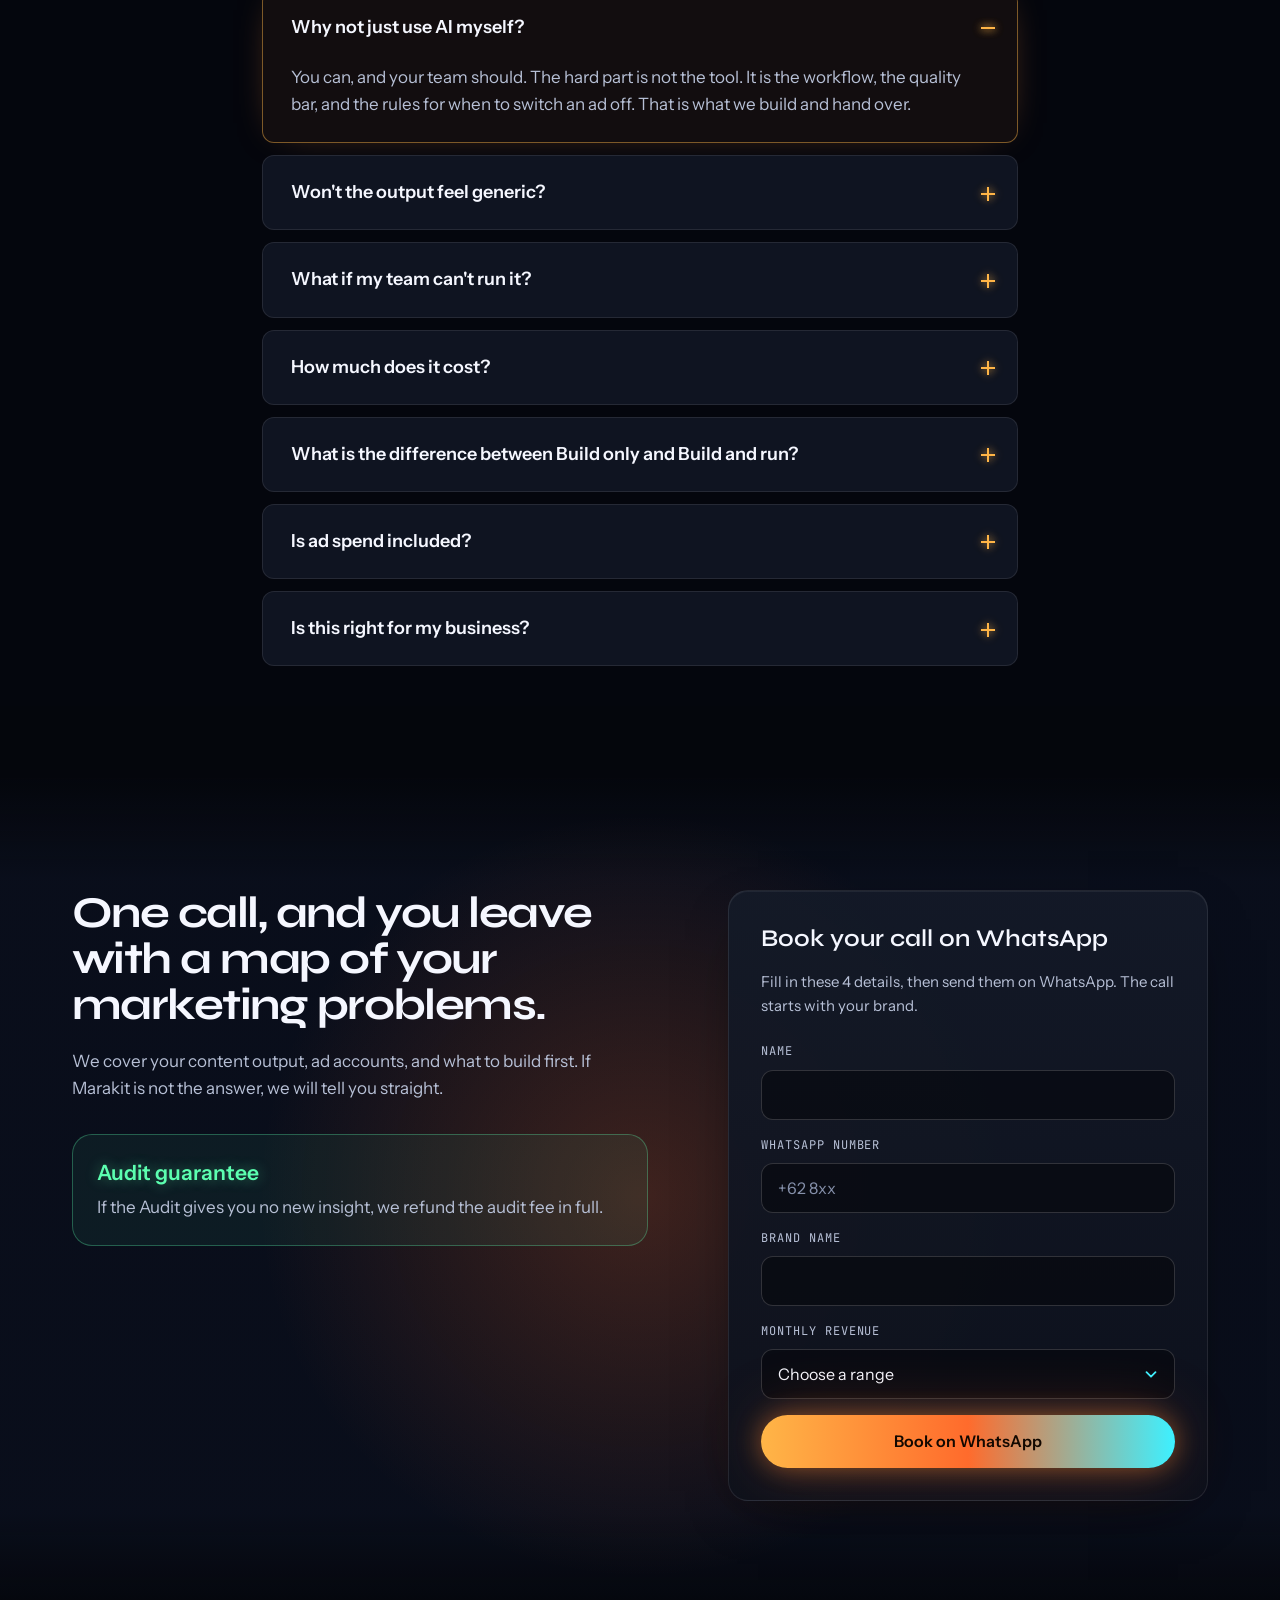
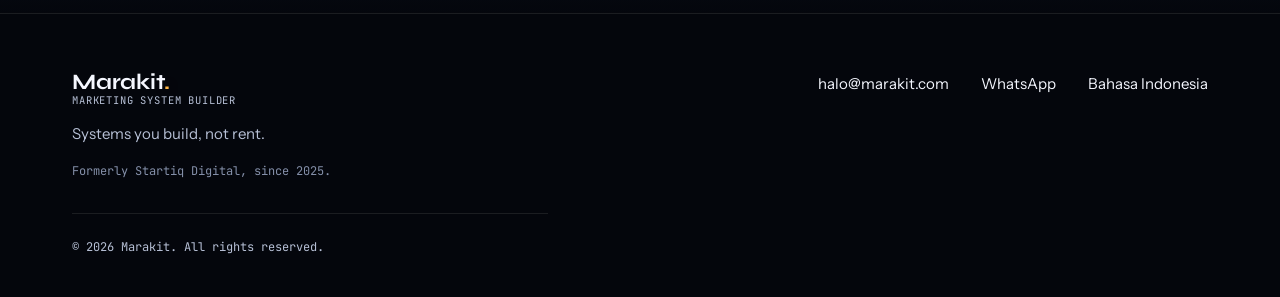
==== commit 3447ae75: "Remove small labels above section headings Co-Authored-By: Claude Opus 5.5 <noreply@anthropic.com> C" ====
--- a/en/index.html
+++ b/en/index.html
@@ -100,7 +100,6 @@
     <section class="hero section--bone">
       <div class="container hero__grid">
         <div class="hero__copy">
-          <p class="eyebrow">Marakit, the marketing system builder</p>
           <h1>A marketing system <span class="grad">you own</span>, not a service you rent forever.</h1>
           <p class="lead">We build content and ads systems for your team, then hand them over until they run without us.</p>
           <div class="hero__actions">
@@ -154,7 +153,6 @@
     <section class="section section--bone" id="problem">
       <div class="container">
         <header class="section__head">
-          <p class="eyebrow">The problem</p>
           <h2>If this sounds familiar, you are not alone.</h2>
         </header>
         <div class="grid grid--3">
@@ -181,7 +179,6 @@
     <section class="section section--white" id="solution">
       <div class="container">
         <header class="section__head">
-          <p class="eyebrow">The solution</p>
           <h2>Stop paying an agency every month. Build the engine once.</h2>
           <p class="section__sub">The difference is not who does the work. It is who keeps the system when the contract ends.</p>
         </header>
@@ -229,7 +226,6 @@
     <section class="section section--dark" id="how-it-works">
       <div class="container">
         <header class="section__head">
-          <p class="eyebrow">How it works</p>
           <h2>Four steps, from messy to self running.</h2>
         </header>
         <ol class="steps">
@@ -292,7 +288,6 @@
     <section class="section section--bone" id="deliverables">
       <div class="container">
         <header class="section__head">
-          <p class="eyebrow">Deliverables</p>
           <h2>What stays in your hands.</h2>
           <p class="section__sub">Not a monthly report. Working assets your team keeps using after the project ends.</p>
         </header>
@@ -327,7 +322,6 @@
     <section class="section section--white" id="proof">
       <div class="container">
         <header class="section__head">
-          <p class="eyebrow">Proof</p>
           <h2>Numbers before and after the system was built.</h2>
         </header>
         <div class="grid grid--3">
@@ -382,7 +376,6 @@
     <section class="section section--bone" id="pricing" data-model="run">
       <div class="container">
         <header class="section__head">
-          <p class="eyebrow">Pricing</p>
           <h2>Choose your system and how it is handed over.</h2>
           <p class="section__sub">Final price depends on channels and content volume. Ad spend is paid separately, straight from your account.</p>
         </header>
@@ -459,7 +452,6 @@
           <span>M</span>
         </div>
         <div class="about__copy">
-          <p class="eyebrow">About</p>
           <h2>Who is behind Marakit.</h2>
           <p>Marakit came from a pattern we kept seeing. Brands paid agencies for years, then had nothing when the contract ended.</p>
           <p>We flipped the model. We build the system, you own it.</p>
@@ -472,7 +464,6 @@
     <section class="section section--bone" id="faq">
       <div class="container container--narrow">
         <header class="section__head">
-          <p class="eyebrow">FAQ</p>
           <h2>Questions people usually ask.</h2>
         </header>
         <div class="faq">
@@ -512,7 +503,6 @@
     <section class="section section--dark" id="booking">
       <div class="container closing">
         <div class="closing__copy">
-          <p class="eyebrow">30 minute call</p>
           <h2>One call, and you leave with a map of your marketing problems.</h2>
           <p>We cover your content output, ad accounts, and what to build first. If Marakit is not the answer, we will tell you straight.</p>
           <div class="guarantee">
--- a/css/styles.css
+++ b/css/styles.css
@@ -73,7 +73,7 @@
 }
 @keyframes shimmer { to { background-position: -200% 0; } }
 
-.eyebrow, .caption {
+.caption {
   font-family: var(--mono);
   font-size: 12px;
   font-weight: 500;
@@ -82,15 +82,6 @@
   color: var(--cyan);
   margin: 0 0 16px;
 }
-.eyebrow { display: inline-flex; align-items: center; gap: 10px; }
-.eyebrow::before {
-  content: "";
-  width: 8px; height: 8px; border-radius: 50%;
-  background: var(--cyan);
-  box-shadow: var(--glow-cyan);
-  animation: pulse 2.4s ease-in-out infinite;
-}
-@keyframes pulse { 50% { opacity: .35; transform: scale(.7); } }
 .caption { color: var(--muted); }
 
 .skip-link { position: absolute; left: -9999px; top: 8px; background: var(--amber); color: var(--bg); padding: 8px 16px; z-index: 100; border-radius: 8px; }
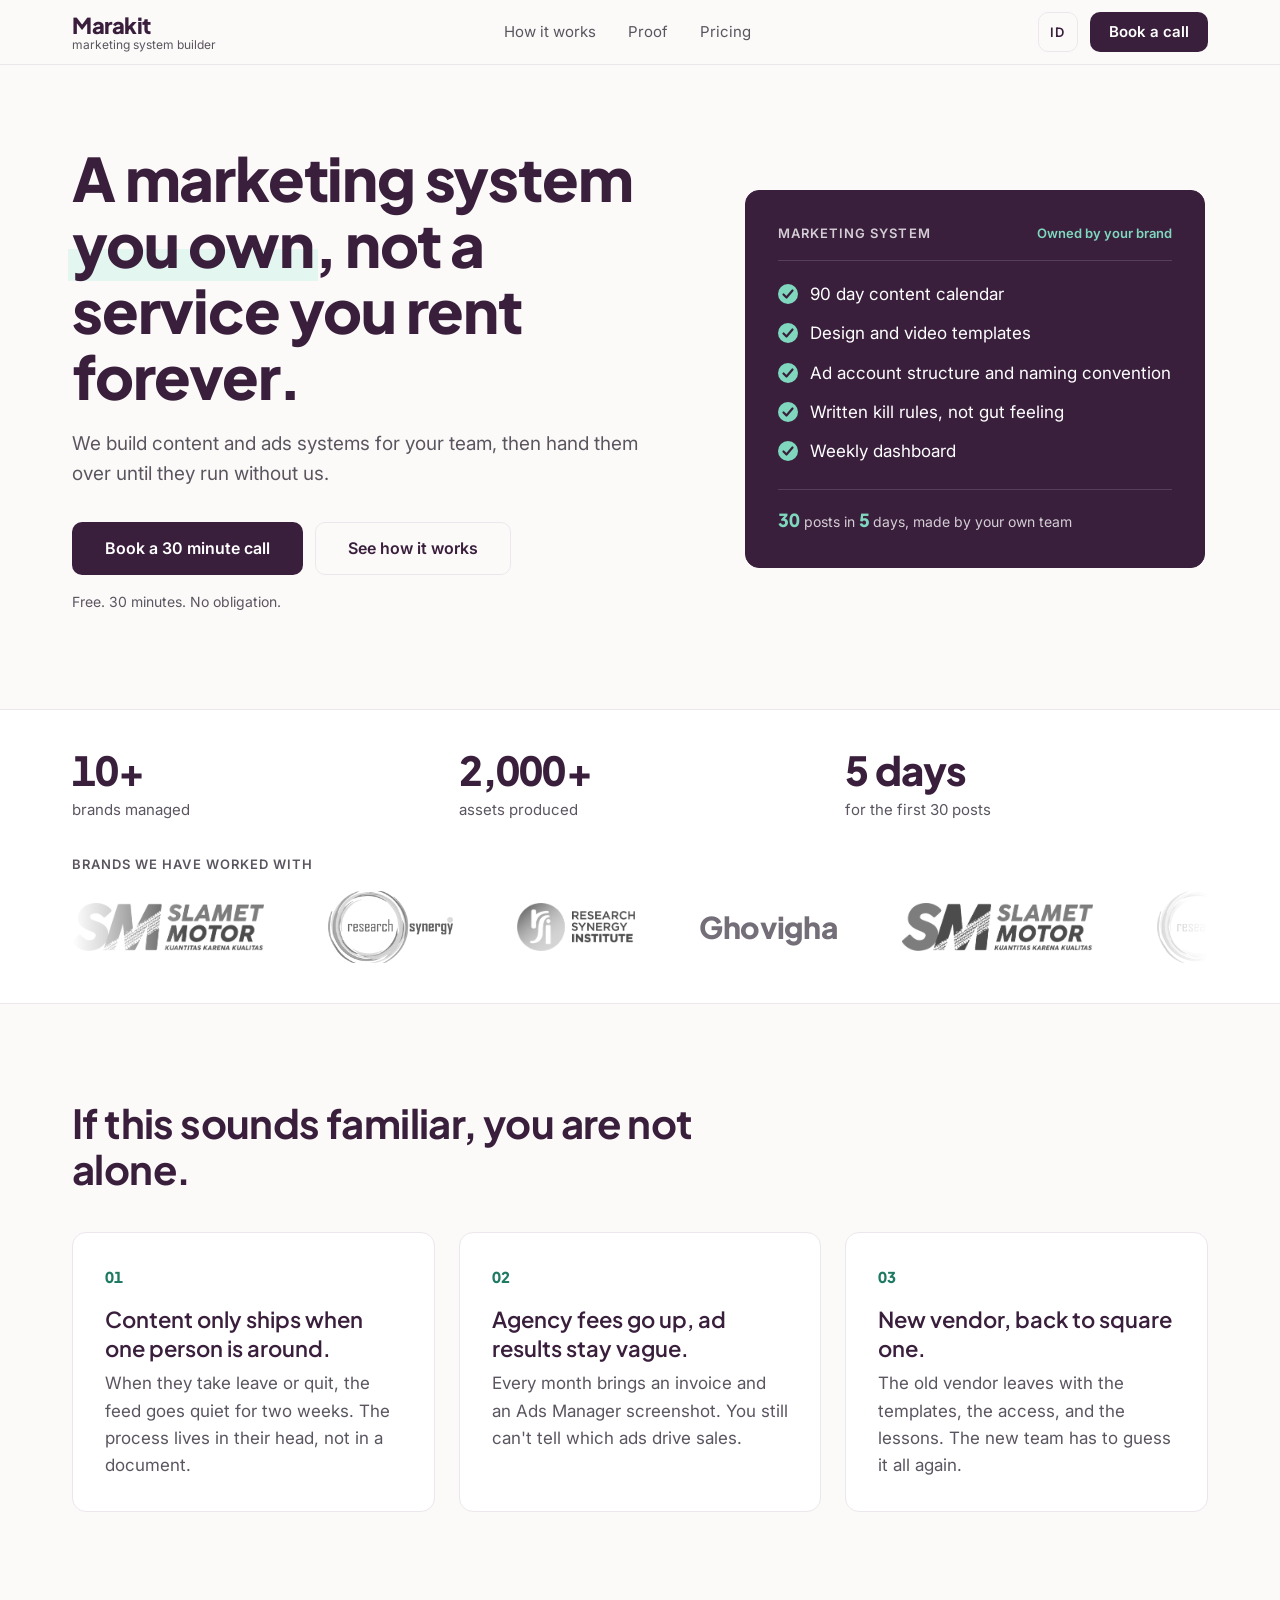
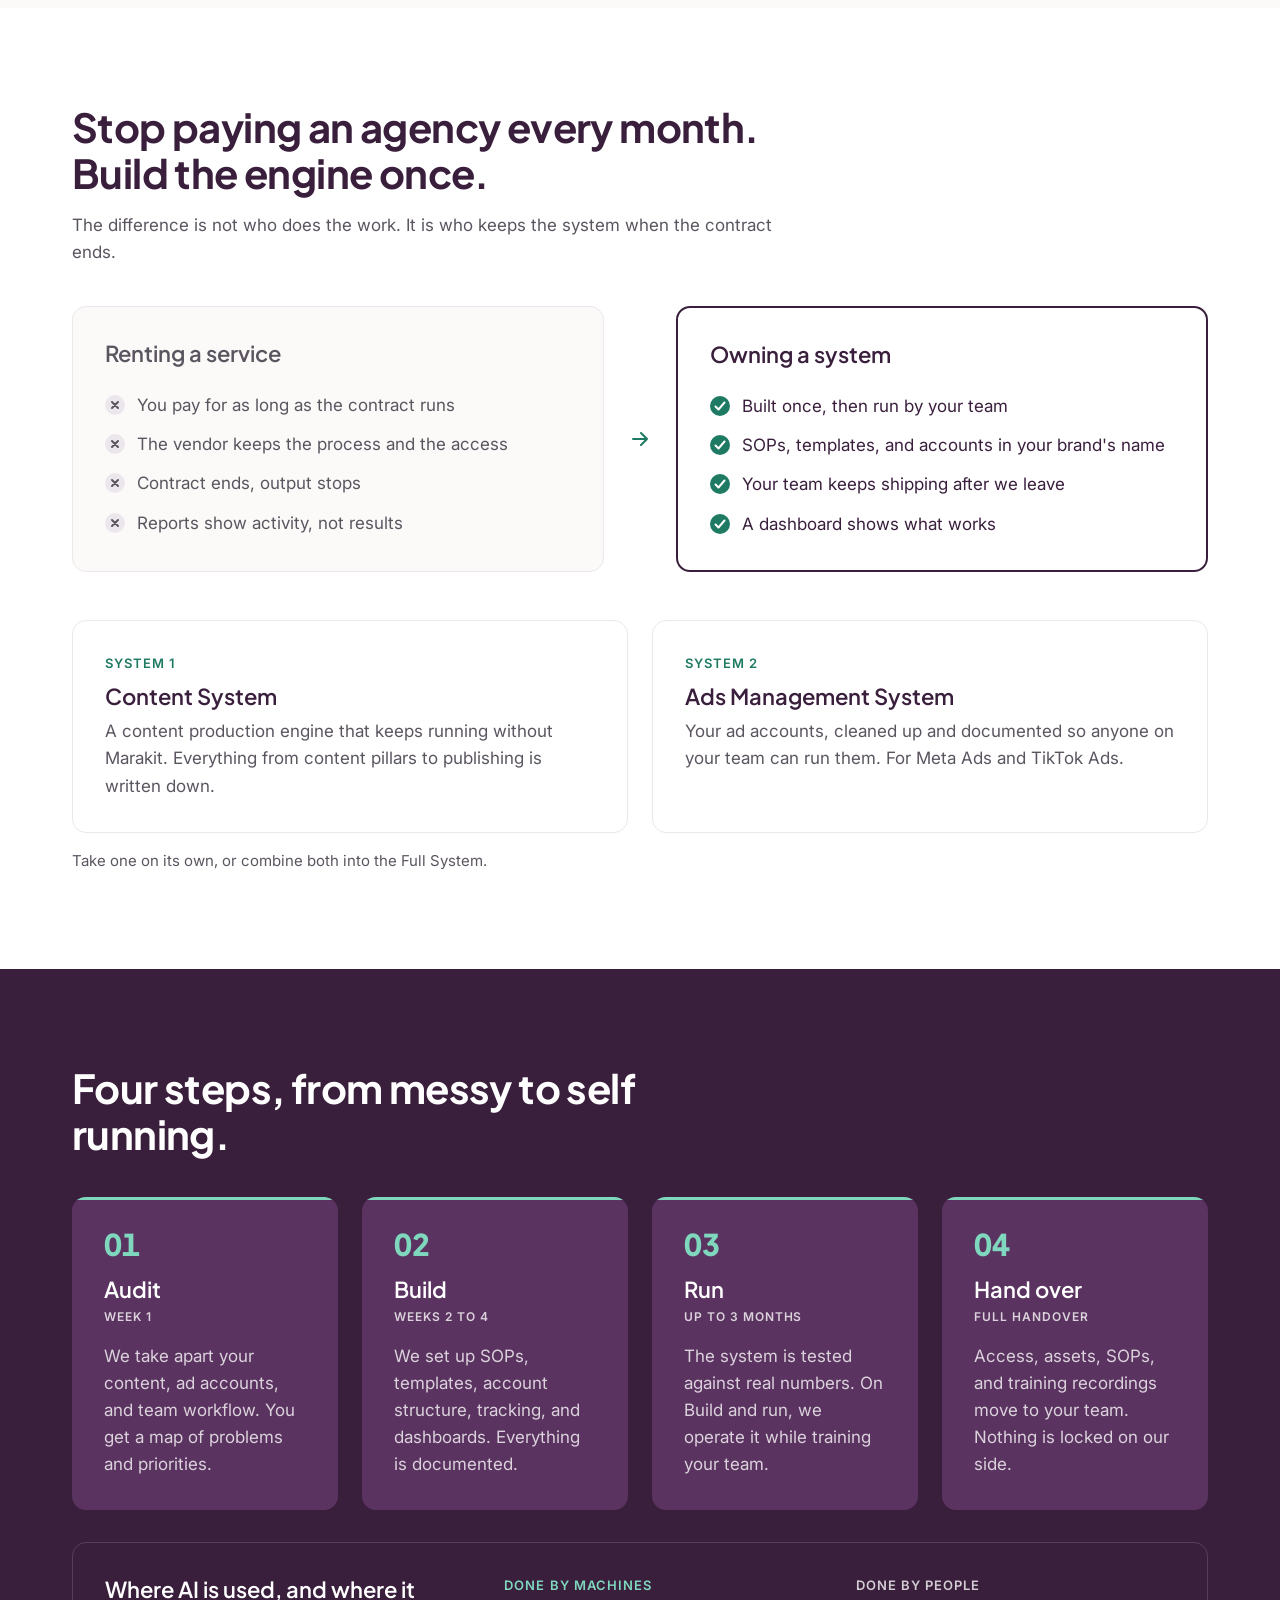
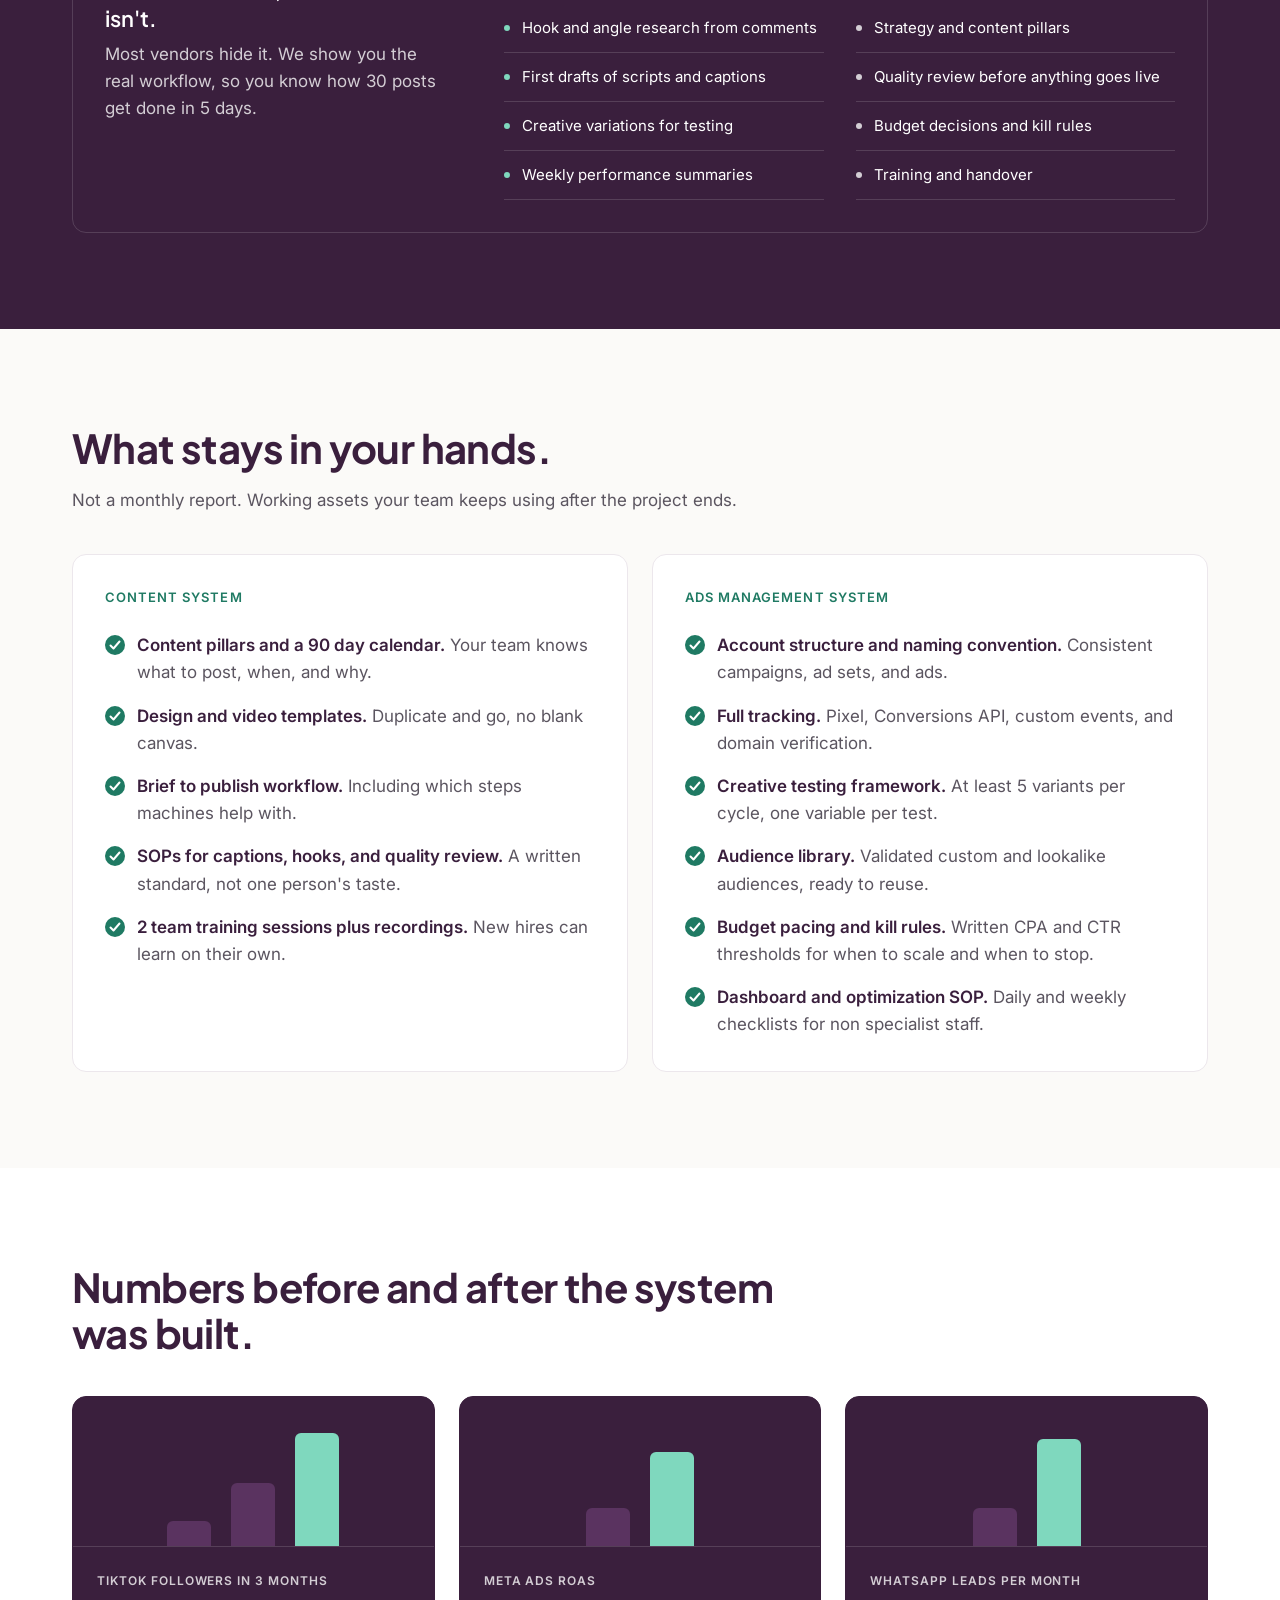
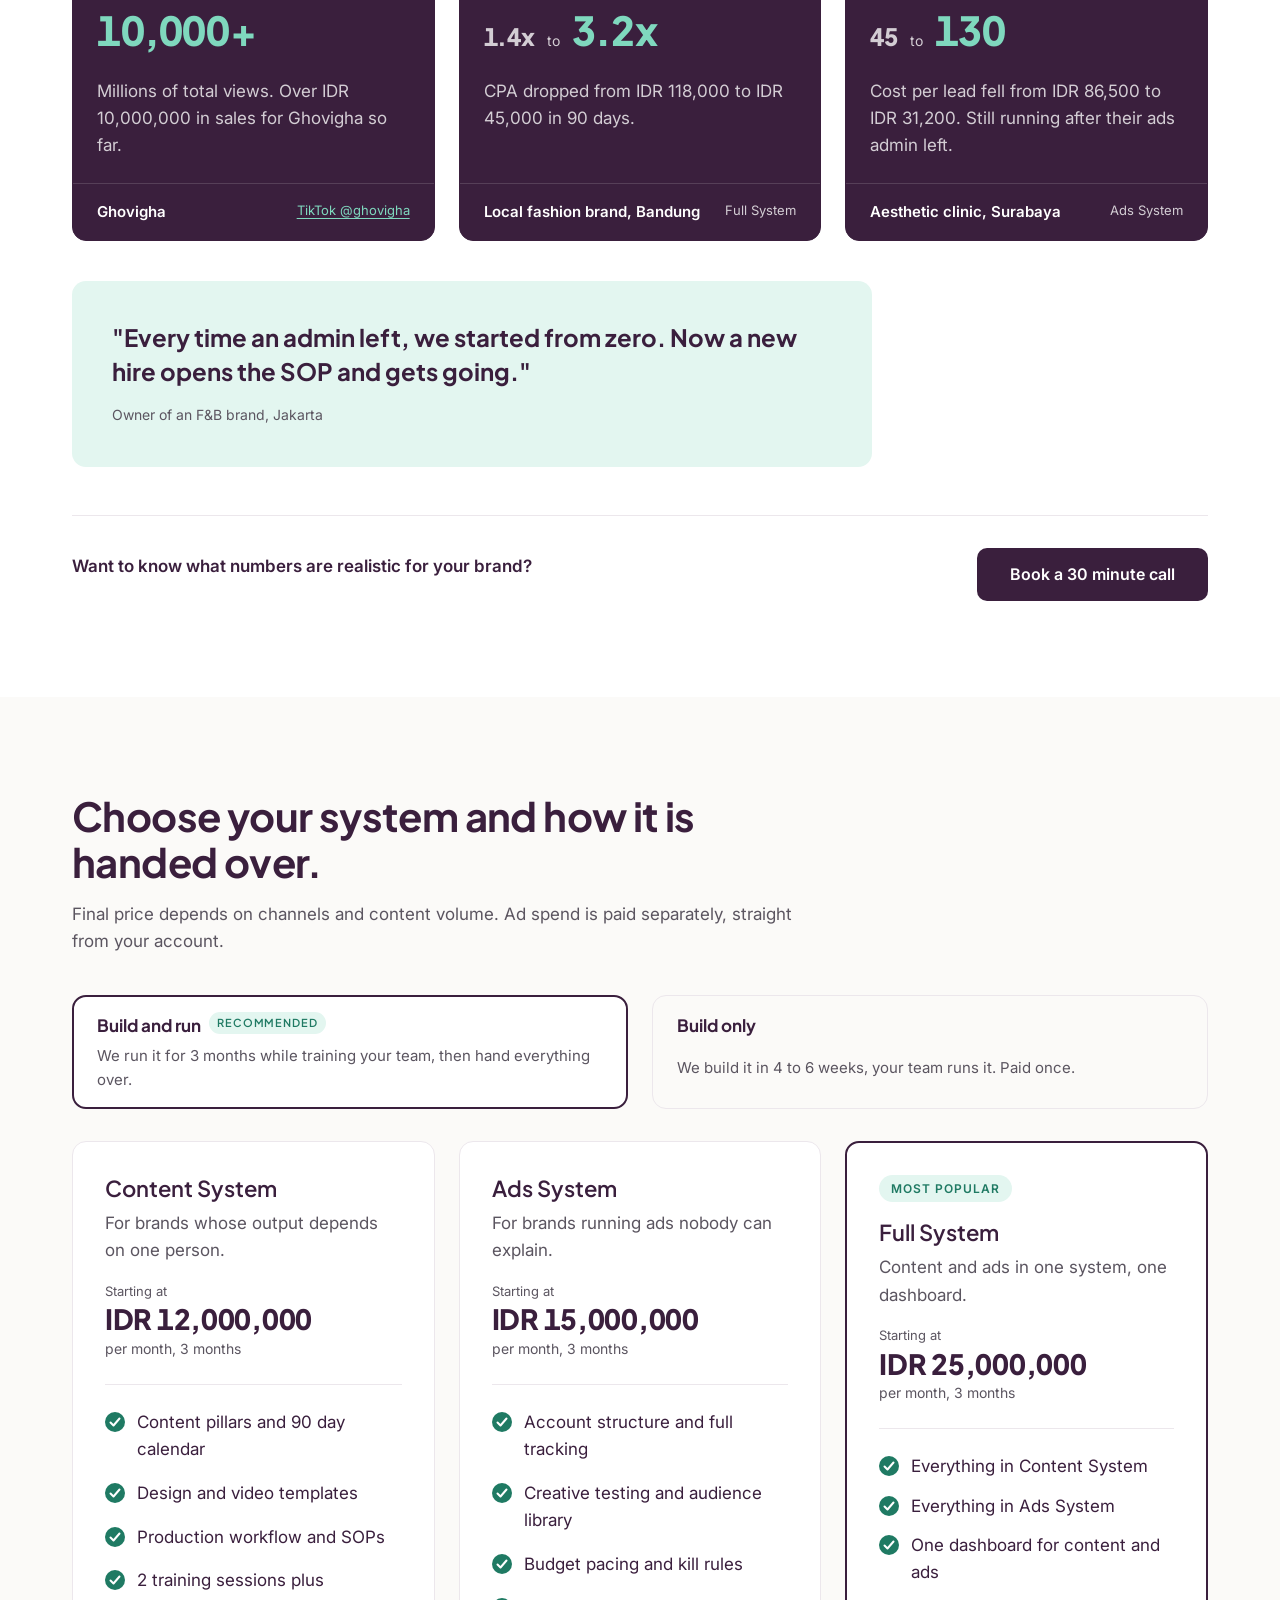
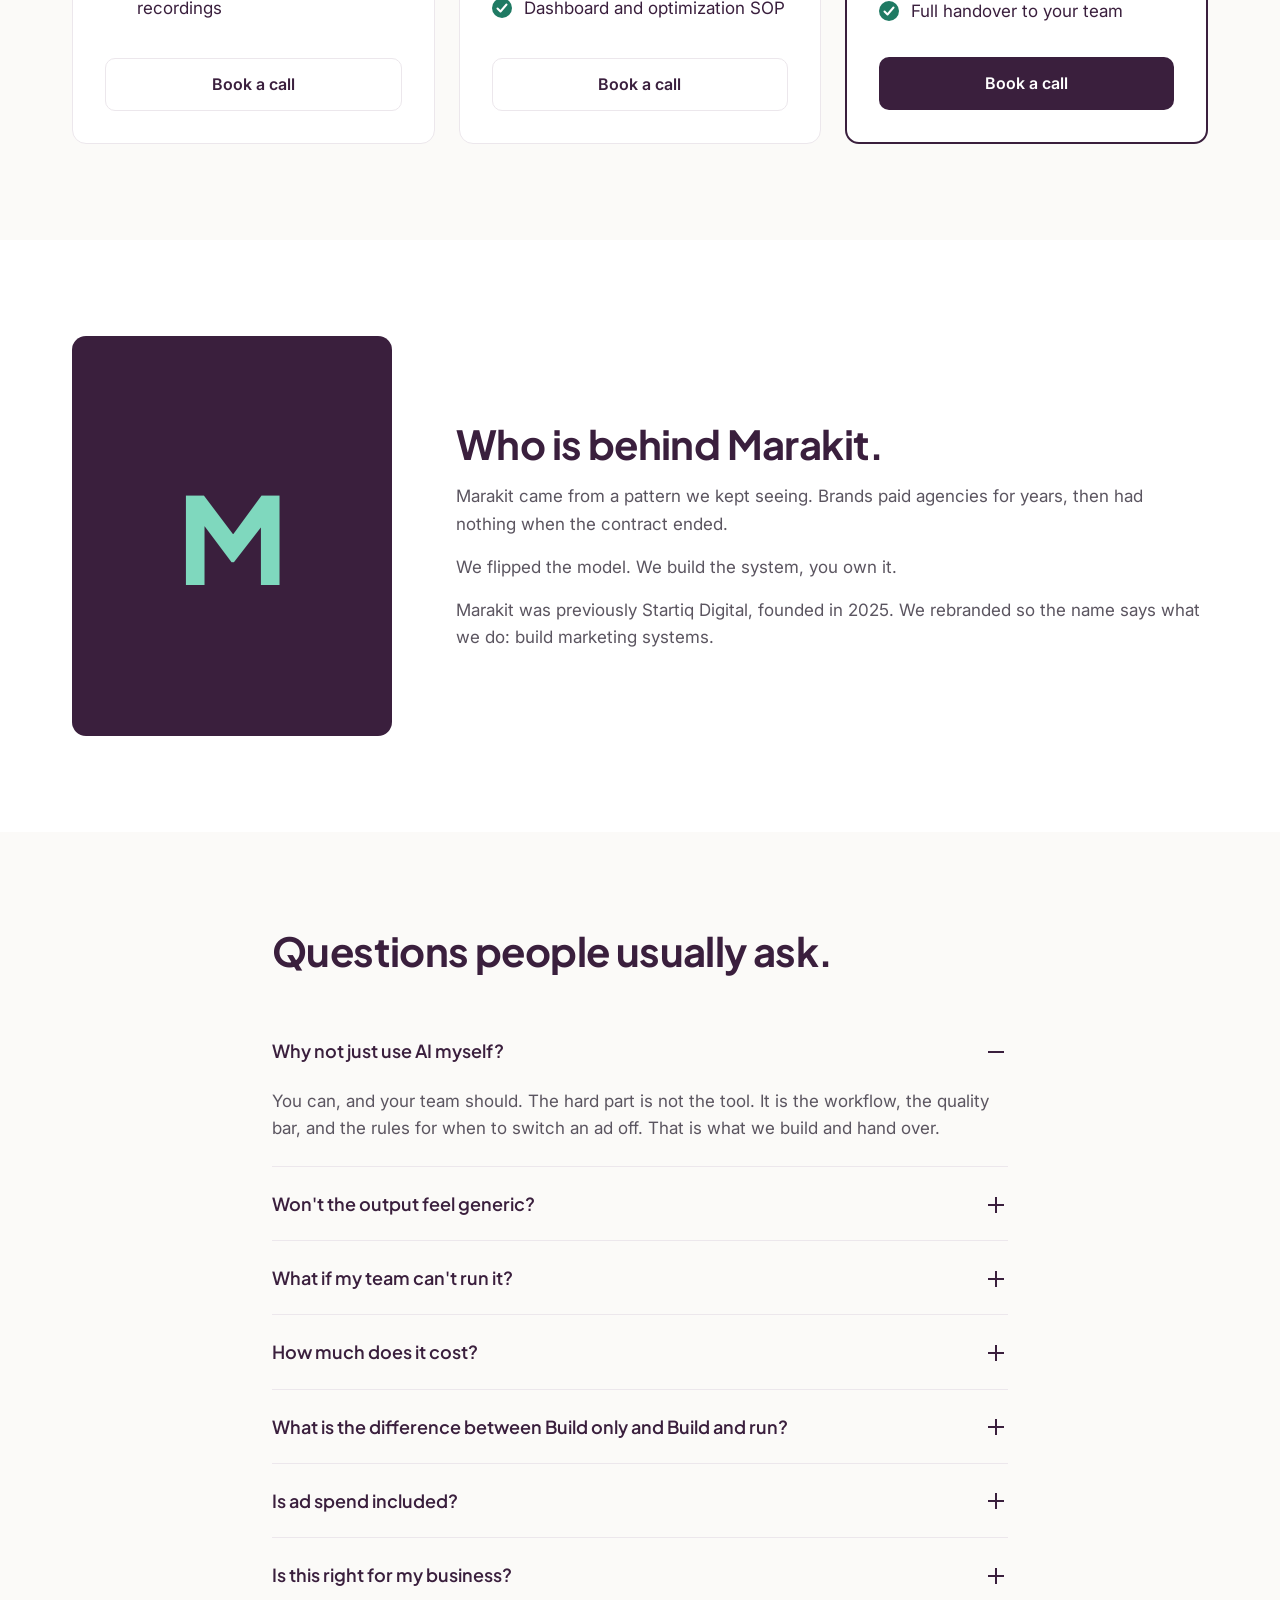
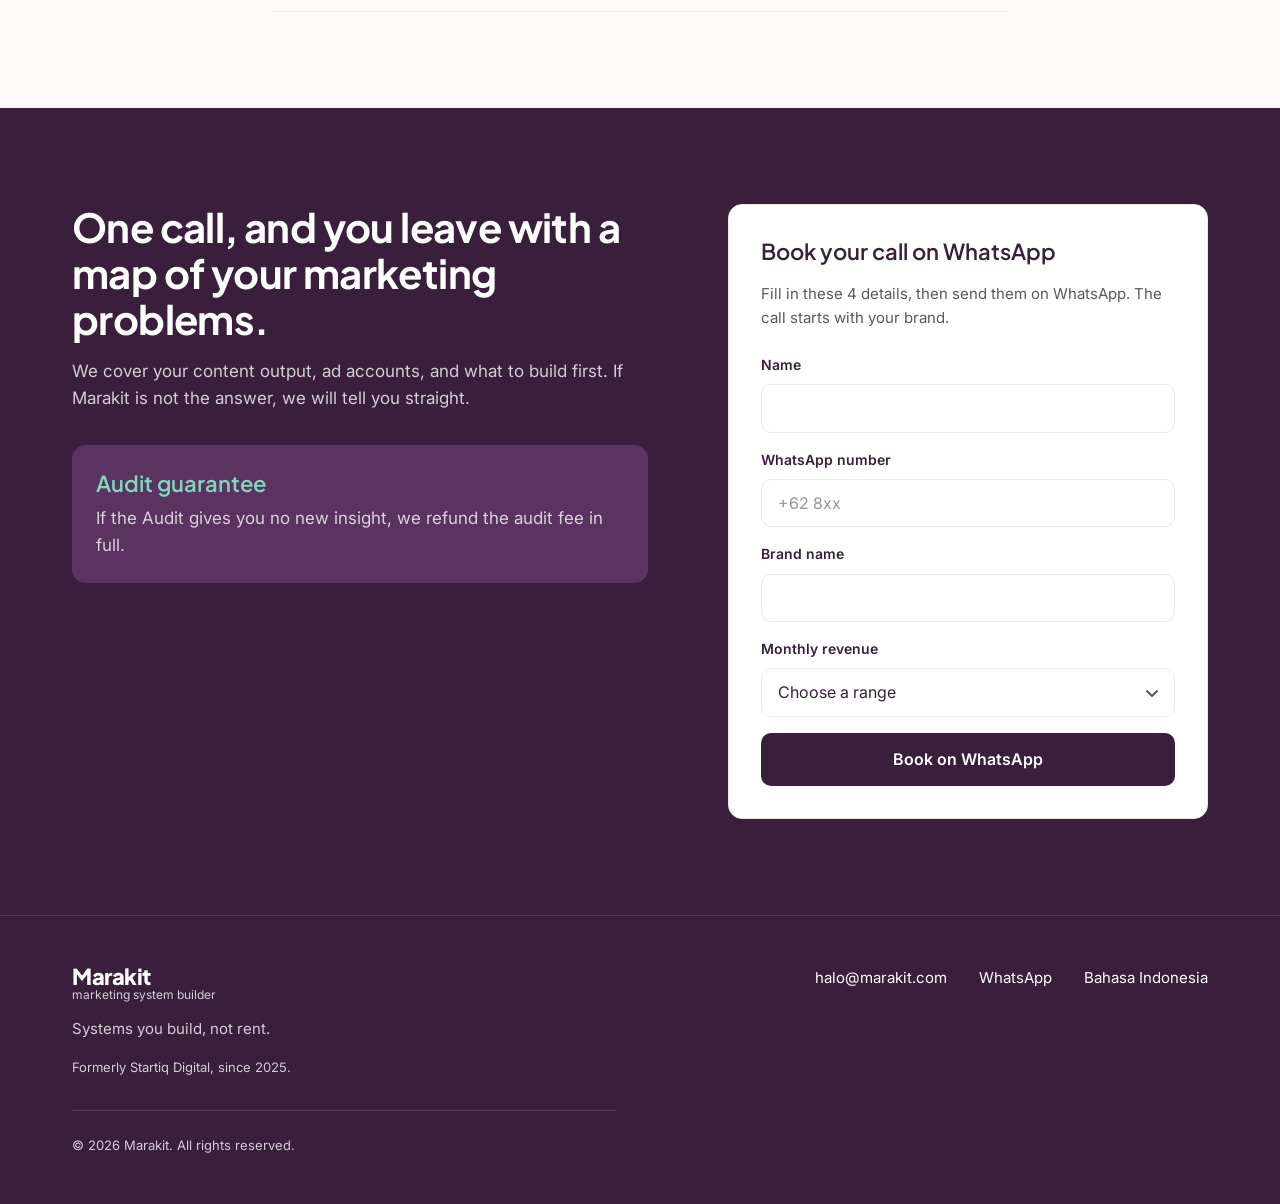
==== commit b56b5cc6: "Redesign to PRD v3: plum, white and mint, Plus Jakarta Sans - Light page with plum sections (How It " ====
--- a/en/index.html
+++ b/en/index.html
@@ -9,8 +9,7 @@
   <link rel="alternate" hreflang="id" href="https://marakit.com/">
   <link rel="alternate" hreflang="en" href="https://marakit.com/en/">
   <link rel="alternate" hreflang="x-default" href="https://marakit.com/">
-  <meta name="theme-color" content="#05070D">
-  <meta name="color-scheme" content="dark">
+  <meta name="theme-color" content="#3A1F3D">
   <script>document.documentElement.classList.add("js")</script>
   <link rel="icon" href="../assets/favicon.svg" type="image/svg+xml">
 
@@ -28,7 +27,7 @@
 
   <link rel="preconnect" href="https://fonts.googleapis.com">
   <link rel="preconnect" href="https://fonts.gstatic.com" crossorigin>
-  <link rel="stylesheet" href="https://fonts.googleapis.com/css2?family=Syne:wght@600;700&family=Instrument+Sans:wght@400;600&family=JetBrains+Mono:wght@400;500&display=swap">
+  <link rel="stylesheet" href="https://fonts.googleapis.com/css2?family=Plus+Jakarta+Sans:wght@600;700;800&family=Inter:wght@400;600&display=swap">
   <link rel="stylesheet" href="../css/styles.css">
 
   <script type="application/ld+json">
@@ -64,12 +63,6 @@
   </script>
 </head>
 <body>
-  <div class="fx" aria-hidden="true">
-    <div class="fx__aurora"><span></span><span></span><span></span></div>
-    <div class="fx__grid"></div>
-    <canvas class="fx__particles" id="fx-particles"></canvas>
-  </div>
-  <div class="cursor-glow" aria-hidden="true"></div>
   <a class="skip-link" href="#main">Skip to content</a>
 
   <!-- 1. Navbar -->
@@ -100,7 +93,7 @@
     <section class="hero section--bone">
       <div class="container hero__grid">
         <div class="hero__copy">
-          <h1>A marketing system <span class="grad">you own</span>, not a service you rent forever.</h1>
+          <h1>A marketing system <span class="hl">you own</span>, not a service you rent forever.</h1>
           <p class="lead">We build content and ads systems for your team, then hand them over until they run without us.</p>
           <div class="hero__actions">
             <a class="btn btn--primary" href="https://wa.me/6281220694447" data-cta="hero" target="_blank" rel="noopener">Book a 30 minute call</a>
--- a/css/styles.css
+++ b/css/styles.css
@@ -1,598 +1,408 @@
-/* Marakit landing page, futuristic theme. Mobile first: 390px base, 768px, 1280px. */
+/* Marakit landing page. Palette plum, putih, mint (PRD v3). Mobile first: 390px base, 768px, 1280px. */
 
 :root {
-  --bg: #05070D;
-  --bg-2: #0A0F1C;
-  --line: rgba(255, 255, 255, 0.09);
-  --line-2: rgba(255, 255, 255, 0.16);
-  --text: #F5F7FF;
-  --muted: #B7C0D6;
-  --dim: #8590AA;
-
-  --amber: #FFB547;
-  --orange: #FF6B2C;
-  --cyan: #3EF0FF;
-  --mint: #5CFFB0;
-  --danger: #FF5C7A;
-
-  --grad: linear-gradient(100deg, var(--amber) 0%, var(--orange) 45%, var(--cyan) 100%);
-  /* Ujung sama dengan awal supaya animasi geser tidak punya sambungan. */
-  --grad-loop: linear-gradient(90deg, var(--amber), var(--orange), var(--cyan), var(--orange), var(--amber));
-  --grad-soft: linear-gradient(135deg, rgba(255, 181, 71, 0.22), rgba(62, 240, 255, 0.14));
-  --glow-amber: 0 0 24px rgba(255, 140, 50, 0.45), 0 0 64px rgba(255, 107, 44, 0.25);
-  --glow-cyan: 0 0 24px rgba(62, 240, 255, 0.35);
-
-  --display: "Syne", "Instrument Sans", system-ui, sans-serif;
-  --sans: "Instrument Sans", system-ui, -apple-system, "Segoe UI", sans-serif;
-  --mono: "JetBrains Mono", ui-monospace, SFMono-Regular, Menlo, monospace;
-
-  --section-y: 72px;
+  --plum: #3A1F3D;        /* headline, section gelap, tombol CTA */
+  --plum-soft: #5A3360;   /* kartu di section gelap, hover */
+  --bg: #FBFAF8;          /* latar halaman */
+  --white: #FFFFFF;       /* kartu, panel */
+  --mint: #7FD8BE;        /* aksen HANYA di atas plum */
+  --mint-deep: #1F7A63;   /* aksen di atas latar terang */
+  --mint-wash: #E3F6F0;   /* latar badge, blok kutipan */
+  --body: #5B5560;        /* paragraf sekunder */
+  --line: #ECE7EC;        /* pemisah, outline kartu */
+  --on-plum: #FFFFFF;
+  --on-plum-muted: rgba(255, 255, 255, 0.78);
+  --on-plum-line: rgba(255, 255, 255, 0.14);
+  --danger: #B42318;
+
+  --head: "Plus Jakarta Sans", system-ui, -apple-system, "Segoe UI", sans-serif;
+  --sans: "Inter", system-ui, -apple-system, "Segoe UI", sans-serif;
+
+  --section-y: 64px;
   --gutter: 20px;
-  --radius: 20px;
-  --radius-sm: 12px;
-  --nav-h: 68px;
+  --radius-btn: 10px;
+  --radius-card: 14px;
+  --nav-h: 64px;
   --ease: cubic-bezier(.2, .8, .2, 1);
 }
-@media (min-width: 768px) { :root { --section-y: 112px; --gutter: 32px; } }
+@media (min-width: 768px) { :root { --section-y: 96px; --gutter: 32px; } }
 
 *, *::before, *::after { box-sizing: border-box; }
-html { scroll-behavior: smooth; scroll-padding-top: calc(var(--nav-h) + 16px); -webkit-text-size-adjust: 100%; background: var(--bg); }
+html { scroll-behavior: smooth; scroll-padding-top: calc(var(--nav-h) + 16px); -webkit-text-size-adjust: 100%; }
+@media (prefers-reduced-motion: reduce) { html { scroll-behavior: auto; } }
 body {
   margin: 0;
-  color: var(--text);
+  background: var(--bg);
+  color: var(--plum);
   font-family: var(--sans);
   font-size: 16px;
   line-height: 1.6;
   -webkit-font-smoothing: antialiased;
-  overflow-x: hidden;
 }
 @media (min-width: 768px) { body { font-size: 17px; } }
-::selection { background: rgba(255, 140, 50, 0.4); color: #fff; }
-
-img, svg, canvas { display: block; max-width: 100%; }
+::selection { background: var(--mint-wash); color: var(--plum); }
+
+img, svg { display: block; max-width: 100%; }
 a { color: inherit; }
 p { margin: 0 0 16px; max-width: 68ch; }
 p:last-child { margin-bottom: 0; }
 
-h1, h2 { font-family: var(--display); font-weight: 700; line-height: 1.04; letter-spacing: -0.035em; margin: 0 0 20px; }
-h1 { font-size: 36px; }
-h2 { font-size: 28px; }
-h3 { font-family: var(--sans); font-weight: 600; font-size: 19px; line-height: 1.3; margin: 0 0 8px; }
-@media (min-width: 768px) { h1 { font-size: 52px; } h2 { font-size: 40px; } h3 { font-size: 21px; } }
-@media (min-width: 1280px) { h1 { font-size: 60px; } h2 { font-size: 44px; } }
-
-.mono { font-family: var(--mono); font-weight: 500; }
-
-.grad {
-  background: var(--grad-loop);
-  background-size: 200% 100%;
-  -webkit-background-clip: text;
-  background-clip: text;
-  color: transparent;
-  animation: shimmer 6s linear infinite;
-}
-@keyframes shimmer { to { background-position: -200% 0; } }
-
-.caption {
-  font-family: var(--mono);
-  font-size: 12px;
-  font-weight: 500;
-  text-transform: uppercase;
-  letter-spacing: 0.14em;
-  color: var(--cyan);
-  margin: 0 0 16px;
-}
-.caption { color: var(--muted); }
-
-.skip-link { position: absolute; left: -9999px; top: 8px; background: var(--amber); color: var(--bg); padding: 8px 16px; z-index: 100; border-radius: 8px; }
+h1, h2, h3 { font-family: var(--head); color: inherit; }
+h1 { font-weight: 800; font-size: 34px; line-height: 1.1; letter-spacing: -0.02em; margin: 0 0 20px; }
+h2 { font-weight: 700; font-size: 26px; line-height: 1.15; letter-spacing: -0.015em; margin: 0 0 16px; }
+h3 { font-weight: 600; font-size: 19px; line-height: 1.3; margin: 0 0 8px; }
+@media (min-width: 768px) { h1 { font-size: 52px; } h2 { font-size: 36px; } h3 { font-size: 22px; } }
+@media (min-width: 1280px) { h1 { font-size: 60px; } h2 { font-size: 40px; } }
+
+/* Angka: Plus Jakarta Sans ExtraBold */
+.mono { font-family: var(--head); font-weight: 800; font-variant-numeric: tabular-nums; letter-spacing: -0.01em; }
+
+/* Frasa penting di headline: stabilo Mint Wash, bukan gradien */
+.hl { background: linear-gradient(transparent 58%, var(--mint-wash) 58%); padding: 0 4px; margin: 0 -4px; -webkit-box-decoration-break: clone; box-decoration-break: clone; }
+
+.caption { font-size: 12px; font-weight: 600; text-transform: uppercase; letter-spacing: 0.08em; color: var(--body); margin: 0 0 16px; }
+@media (min-width: 768px) { .caption { font-size: 13px; } }
+
+.skip-link { position: absolute; left: -9999px; top: 8px; background: var(--plum); color: var(--white); padding: 8px 16px; z-index: 100; border-radius: var(--radius-btn); }
 .skip-link:focus { left: 8px; }
-:focus-visible { outline: 2px solid var(--cyan); outline-offset: 3px; }
-
-/* ---------- Background FX ---------- */
-.fx { position: fixed; inset: 0; z-index: -1; pointer-events: none; overflow: hidden; }
-/* Radial gradient sudah lembut, jadi tidak perlu filter blur yang berat. Hanya transform yang dianimasikan. */
-.fx__aurora span {
-  position: absolute;
-  border-radius: 50%;
-  opacity: .32;
-  will-change: transform;
-}
-.fx__aurora span:nth-child(1) { width: 60vmax; height: 60vmax; left: -18vmax; top: -18vmax; background: radial-gradient(circle, rgba(255, 122, 26, 0.55) 0%, rgba(255, 122, 26, 0.18) 35%, transparent 68%); animation: drift1 22s ease-in-out infinite alternate; }
-.fx__aurora span:nth-child(2) { width: 55vmax; height: 55vmax; right: -25vmax; top: 10vh; background: radial-gradient(circle, rgba(20, 200, 224, 0.5) 0%, rgba(20, 200, 224, 0.15) 35%, transparent 68%); animation: drift2 26s ease-in-out infinite alternate; opacity: .4; }
-.fx__aurora span:nth-child(3) { width: 45vmax; height: 45vmax; left: 20vw; bottom: -30vmax; background: radial-gradient(circle, rgba(255, 181, 71, 0.5) 0%, rgba(255, 181, 71, 0.14) 35%, transparent 68%); animation: drift3 30s ease-in-out infinite alternate; opacity: .3; }
-@keyframes drift1 { to { transform: translate(18vw, 16vh) scale(1.15); } }
-@keyframes drift2 { to { transform: translate(-22vw, 24vh) scale(.9); } }
-@keyframes drift3 { to { transform: translate(-14vw, -20vh) scale(1.2); } }
-.fx__grid {
-  position: absolute; inset: 0;
-  background-image:
-    linear-gradient(rgba(255, 255, 255, 0.025) 1px, transparent 1px),
-    linear-gradient(90deg, rgba(255, 255, 255, 0.025) 1px, transparent 1px);
-  background-size: 64px 64px;
-  -webkit-mask-image: radial-gradient(ellipse 80% 60% at 50% 20%, #000 30%, transparent 80%);
-  mask-image: radial-gradient(ellipse 80% 60% at 50% 20%, #000 30%, transparent 80%);
-}
-.fx__particles { position: absolute; inset: 0; width: 100%; height: 100%; opacity: .45; }
-.fx::after {
-  content: "";
-  position: absolute; inset: 0;
-  background: radial-gradient(ellipse 70% 80% at 50% 50%, rgba(5, 7, 13, 0.82), rgba(5, 7, 13, 0.35) 75%, transparent);
-}
-
-.cursor-glow {
-  position: fixed; left: 0; top: 0; z-index: 0;
-  width: 520px; height: 520px; margin: -260px 0 0 -260px;
-  border-radius: 50%;
-  background: radial-gradient(circle, rgba(255, 140, 50, 0.06), transparent 60%);
-  pointer-events: none;
-  opacity: 0;
-  transition: opacity .4s ease;
-  will-change: transform;
-}
-.has-pointer .cursor-glow { opacity: 1; }
-
-/* ---------- Reveal on scroll ---------- */
-.js [data-reveal] { opacity: 0; transform: translateY(32px); filter: blur(6px); transition: opacity .9s var(--ease), transform .9s var(--ease), filter .9s var(--ease); transition-delay: var(--d, 0s); }
-.js [data-reveal].is-in { opacity: 1; transform: none; filter: none; }
+:focus-visible { outline: 2px solid var(--mint-deep); outline-offset: 3px; }
+.section--dark :focus-visible { outline-color: var(--mint); }
+
+/* ---------- Reveal on scroll (halus, tanpa blur) ---------- */
+.js [data-reveal] { opacity: 0; transform: translateY(20px); transition: opacity .7s var(--ease), transform .7s var(--ease); transition-delay: var(--d, 0s); }
+.js [data-reveal].is-in { opacity: 1; transform: none; }
 
 /* ---------- Layout ---------- */
-.container { position: relative; width: 100%; max-width: 1200px; margin: 0 auto; padding: 0 var(--gutter); }
-.container--narrow { max-width: 820px; }
-main { position: relative; z-index: 1; }
-.section { position: relative; padding: var(--section-y) 0; }
-.section::after { content: ""; position: absolute; inset: 0; z-index: -1; background: rgba(5, 7, 13, 0.55); pointer-events: none; }
-.section--dark::after { display: none; }
-.section--dark { background: linear-gradient(180deg, rgba(5, 7, 13, 0.6), rgba(10, 15, 28, 0.92) 12%, rgba(10, 15, 28, 0.92) 88%, rgba(5, 7, 13, 0.6)); }
-.section__head { margin-bottom: 48px; max-width: 760px; }
-.section__sub { color: var(--muted); }
+.container { width: 100%; max-width: 1200px; margin: 0 auto; padding: 0 var(--gutter); }
+.container--narrow { max-width: 800px; }
+.section { padding: var(--section-y) 0; }
+.section--bone { background: var(--bg); }
+.section--white { background: var(--white); }
+.section--dark { background: var(--plum); color: var(--on-plum); }
+.section--dark p { color: var(--on-plum-muted); }
+.section__head { margin-bottom: 40px; max-width: 720px; }
+.section__sub { color: var(--body); }
 
 .grid { display: grid; gap: 16px; }
-@media (min-width: 768px) { .grid--3 { grid-template-columns: repeat(2, 1fr); gap: 20px; } }
+@media (min-width: 768px) { .grid--3 { grid-template-columns: repeat(2, 1fr); gap: 24px; } }
 @media (min-width: 1280px) { .grid--3 { grid-template-columns: repeat(3, 1fr); } }
 
 .show-sm { display: inline; }
 .hide-sm { display: none; }
 @media (min-width: 768px) { .show-sm { display: none; } .hide-sm { display: inline; } }
 
-/* ---------- Glass card with gradient border and cursor spotlight ---------- */
-.card {
-  position: relative;
-  background: linear-gradient(180deg, rgba(20, 26, 40, 0.94), rgba(13, 17, 28, 0.94));
-  border: 1px solid var(--line);
-  border-radius: var(--radius);
-  padding: 24px;
-  box-shadow: inset 0 1px 0 rgba(255, 255, 255, 0.06), 0 20px 60px -30px rgba(0, 0, 0, 0.8);
-  transition: border-color .4s ease, transform .5s var(--ease), box-shadow .4s ease;
-  isolation: isolate;
-}
-.card::before {
-  content: "";
-  position: absolute; inset: 0;
-  border-radius: inherit;
-  background: radial-gradient(420px circle at var(--mx, 50%) var(--my, -20%), rgba(255, 160, 70, 0.14), transparent 45%);
-  opacity: 0;
-  transition: opacity .4s ease;
-  pointer-events: none;
-  z-index: -1;
-}
-.card::after {
-  content: "";
-  position: absolute; inset: -1px;
-  border-radius: inherit;
-  padding: 1px;
-  background: radial-gradient(260px circle at var(--mx, 50%) var(--my, -20%), rgba(255, 181, 71, 0.9), rgba(62, 240, 255, 0.5) 40%, transparent 70%);
-  -webkit-mask: linear-gradient(#000 0 0) content-box, linear-gradient(#000 0 0);
-  -webkit-mask-composite: xor;
-  mask-composite: exclude;
-  opacity: 0;
-  transition: opacity .4s ease;
-  pointer-events: none;
-}
-.card:hover::before, .card:hover::after { opacity: 1; }
-.card:hover { transform: translateY(-4px); box-shadow: inset 0 1px 0 rgba(255, 255, 255, 0.08), 0 30px 80px -30px rgba(255, 107, 44, 0.35); }
+/* ---------- Kartu: putih, border Garis, radius 14, tanpa shadow ---------- */
+.card { background: var(--white); border: 1px solid var(--line); border-radius: var(--radius-card); padding: 24px; transition: border-color .25s ease, transform .3s var(--ease); }
+.card:hover { border-color: #D9CFDA; }
 @media (min-width: 768px) { .card { padding: 32px; } }
 
-/* ---------- Buttons ---------- */
+/* ---------- Tombol ---------- */
 .btn {
-  position: relative;
   display: inline-flex; align-items: center; justify-content: center; gap: 8px;
   min-height: 52px;
-  padding: 16px 30px;
-  border-radius: 999px;
+  padding: 16px 32px;
+  border-radius: var(--radius-btn);
   border: 1px solid transparent;
   font: 600 16px/1.2 var(--sans);
   text-decoration: none;
   text-align: center;
   cursor: pointer;
-  overflow: hidden;
-  transition: transform .3s var(--ease), box-shadow .3s ease, border-color .3s ease, background-color .3s ease;
-}
-.btn--primary {
-  color: #120800;
-  background: var(--grad-loop);
-  background-size: 200% 100%;
-  box-shadow: var(--glow-amber);
-  animation: shimmer 8s linear infinite;
-}
-.btn--primary::after {
-  content: "";
-  position: absolute; top: 0; left: -60%;
-  width: 40%; height: 100%;
-  background: linear-gradient(100deg, transparent, rgba(255, 255, 255, 0.6), transparent);
-  transform: skewX(-20deg);
-  transition: left .7s var(--ease);
-}
-.btn--primary:hover { transform: translateY(-2px) scale(1.02); box-shadow: 0 0 32px rgba(255, 140, 50, 0.65), 0 0 90px rgba(62, 240, 255, 0.25); }
-.btn--primary:hover::after { left: 130%; }
-.btn--secondary { color: var(--text); background: rgba(255, 255, 255, 0.05); border-color: var(--line-2); }
-.btn--secondary:hover { border-color: var(--cyan); box-shadow: var(--glow-cyan); transform: translateY(-2px); }
-.btn--sm { min-height: 42px; padding: 10px 20px; font-size: 15px; }
+  transition: background-color .2s ease, border-color .2s ease, color .2s ease, transform .2s var(--ease);
+}
+.btn:active { transform: translateY(1px); }
+.btn--primary { background: var(--plum); color: var(--white); }
+.btn--primary:hover { background: var(--plum-soft); }
+.btn--secondary { background: transparent; color: var(--plum); border-color: var(--line); }
+.btn--secondary:hover { border-color: var(--plum); }
+.btn--sm { min-height: 40px; padding: 8px 18px; font-size: 15px; }
 .btn--block { width: 100%; }
 
 /* ---------- Navbar ---------- */
 .nav {
   position: sticky; top: 0; z-index: 50;
-  background: rgba(5, 7, 13, 0.55);
-  -webkit-backdrop-filter: blur(18px) saturate(1.4);
-  backdrop-filter: blur(18px) saturate(1.4);
+  background: rgba(251, 250, 248, 0.92);
+  -webkit-backdrop-filter: saturate(1.2) blur(8px);
+  backdrop-filter: saturate(1.2) blur(8px);
   border-bottom: 1px solid var(--line);
 }
-.nav::after {
-  content: "";
-  position: absolute; left: 0; bottom: -1px; height: 1px;
-  width: var(--progress, 0%);
-  background: var(--grad);
-  box-shadow: var(--glow-amber);
-}
+.nav::after { content: ""; position: absolute; left: 0; bottom: -1px; height: 2px; width: var(--progress, 0%); background: var(--mint-deep); }
 .nav__inner { display: flex; align-items: center; justify-content: space-between; gap: 16px; height: var(--nav-h); }
 .nav__links { display: none; list-style: none; margin: 0; padding: 0; gap: 32px; }
-.nav__links a { position: relative; text-decoration: none; color: var(--muted); font-size: 15px; transition: color .2s ease; }
-.nav__links a::after { content: ""; position: absolute; left: 0; right: 0; bottom: -6px; height: 1px; background: var(--grad); transform: scaleX(0); transform-origin: left; transition: transform .35s var(--ease); }
-.nav__links a:hover { color: var(--text); }
-.nav__links a:hover::after { transform: scaleX(1); }
+.nav__links a { text-decoration: none; color: var(--body); font-size: 15px; transition: color .2s ease; }
+.nav__links a:hover { color: var(--plum); text-decoration: underline; text-decoration-color: var(--mint-deep); text-decoration-thickness: 2px; text-underline-offset: 6px; }
 @media (min-width: 768px) { .nav__links { display: flex; } }
 .nav__actions { display: flex; align-items: center; gap: 12px; }
 .lang {
   display: inline-flex; align-items: center; justify-content: center;
-  min-width: 42px; min-height: 42px; padding: 0 10px;
-  border: 1px solid var(--line-2); border-radius: 999px;
-  font-family: var(--mono); font-size: 12px; letter-spacing: 0.1em;
-  color: var(--text); text-decoration: none;
-  transition: border-color .2s ease, box-shadow .2s ease;
-}
-.lang:hover { border-color: var(--cyan); box-shadow: var(--glow-cyan); }
+  min-width: 40px; min-height: 40px; padding: 0 8px;
+  border: 1px solid var(--line); border-radius: var(--radius-btn);
+  font-size: 13px; font-weight: 600; letter-spacing: 0.08em;
+  color: var(--plum); text-decoration: none;
+}
+.lang:hover { border-color: var(--plum); }
 
 .brand { display: flex; flex-direction: column; text-decoration: none; line-height: 1.1; margin: 0; }
-.brand__name { font-family: var(--display); font-size: 22px; font-weight: 700; letter-spacing: -0.01em; color: var(--text); }
-.brand__name::after { content: "."; color: var(--amber); text-shadow: var(--glow-amber); }
-.brand__desc { font-family: var(--mono); font-size: 10.5px; letter-spacing: 0.08em; color: var(--muted); text-transform: uppercase; }
+.brand__name { font-family: var(--head); font-size: 22px; font-weight: 800; letter-spacing: -0.02em; color: var(--plum); }
+.brand__desc { font-size: 12px; color: var(--body); }
+.brand--light .brand__name { color: var(--white); }
+.brand--light .brand__desc { color: var(--on-plum-muted); }
 
 /* ---------- Hero ---------- */
-.hero { position: relative; padding: 56px 0 var(--section-y); }
-.hero__grid { display: grid; gap: 56px; align-items: center; }
-.hero h1 { max-width: 17ch; }
-.lead { font-size: 18px; color: var(--muted); margin-bottom: 32px; }
-.hero__actions { display: flex; flex-direction: column; gap: 14px; }
-.microcopy { font-family: var(--mono); font-size: 12px; letter-spacing: 0.06em; color: var(--muted); margin-top: 20px; }
+.hero { padding: 48px 0 var(--section-y); }
+.hero__grid { display: grid; gap: 48px; align-items: center; }
+.hero h1 { max-width: 16ch; }
+.lead { font-size: 18px; color: var(--body); margin-bottom: 32px; }
+.hero__actions { display: flex; flex-direction: column; gap: 12px; }
+.microcopy { font-size: 14px; color: var(--body); margin-top: 16px; }
 @media (min-width: 768px) {
-  .hero { padding-top: 96px; }
+  .hero { padding-top: 80px; }
   .hero__actions { flex-direction: row; flex-wrap: wrap; }
-  .lead { font-size: 20px; }
-}
-@media (min-width: 1280px) { .hero__grid { grid-template-columns: 1.3fr 1fr; gap: 64px; } .hero { min-height: calc(100vh - var(--nav-h)); display: flex; align-items: center; } .hero > .container { width: 100%; } }
-
-/* Hero load animation */
-.js .hero__copy > * { opacity: 0; animation: rise .9s var(--ease) forwards; }
+  .lead { font-size: 19px; }
+}
+@media (min-width: 1280px) { .hero__grid { grid-template-columns: 1.3fr 1fr; gap: 64px; } }
+
+.js .hero__copy > * { opacity: 0; animation: rise .8s var(--ease) forwards; }
 .js .hero__copy > :nth-child(1) { animation-delay: .05s; }
 .js .hero__copy > :nth-child(2) { animation-delay: .15s; }
-.js .hero__copy > :nth-child(3) { animation-delay: .3s; }
-.js .hero__copy > :nth-child(4) { animation-delay: .45s; }
-.js .hero__copy > :nth-child(5) { animation-delay: .6s; }
-.js .hero__visual { opacity: 0; animation: rise 1.2s var(--ease) .4s forwards; }
-@keyframes rise { from { opacity: 0; transform: translateY(24px); } to { opacity: 1; transform: none; } }
-
-.hero__visual { position: relative; perspective: 1200px; }
-.hero__visual::before, .hero__visual::after { content: ""; position: absolute; border-radius: 50%; pointer-events: none; }
-.hero__visual::before { width: 80px; height: 80px; right: -12px; top: -44px; background: radial-gradient(circle at 30% 30%, #FFD08A, #FF6B2C 55%, transparent 72%); box-shadow: 0 0 80px rgba(255, 107, 44, 0.6); animation: float 7s ease-in-out infinite; }
-.hero__visual::after { width: 56px; height: 56px; left: -20px; top: 18%; background: radial-gradient(circle at 30% 30%, #CFFFFF, #3EF0FF 50%, transparent 72%); box-shadow: 0 0 60px rgba(62, 240, 255, 0.6); animation: float 9s ease-in-out -2s infinite reverse; }
-@media (min-width: 768px) { .hero__visual::before { width: 120px; height: 120px; right: -10px; top: -60px; } }
-@keyframes float { 50% { transform: translateY(-22px) translateX(8px); } }
-
-.system-card { -webkit-backdrop-filter: blur(18px) saturate(1.3); backdrop-filter: blur(18px) saturate(1.3); background: linear-gradient(180deg, rgba(20, 26, 40, 0.9), rgba(13, 17, 28, 0.9)); max-width: 460px; margin-left: auto; margin-right: auto; transition: transform .2s ease-out; overflow: hidden; }
-.system-card::after { opacity: .7; background: conic-gradient(from var(--spin, 0deg), transparent 0 60%, var(--amber) 75%, var(--cyan) 90%, transparent); animation: spin 6s linear infinite; }
-@property --spin { syntax: "<angle>"; inherits: false; initial-value: 0deg; }
-@keyframes spin { to { --spin: 360deg; } }
-.system-card .scan {
-  position: absolute; left: 0; right: 0; top: 0; height: 80px; pointer-events: none;
-  background: linear-gradient(180deg, transparent, rgba(62, 240, 255, 0.10), transparent);
-  animation: scan 4.5s ease-in-out infinite;
-}
-@keyframes scan { 0% { transform: translateY(-80px); } 100% { transform: translateY(520px); } }
-.system-card__head { display: flex; justify-content: space-between; align-items: baseline; gap: 16px; border-bottom: 1px solid var(--line); padding-bottom: 16px; margin-bottom: 20px; }
-.system-card__head .caption { margin: 0; }
-.system-card__owner { font-family: var(--mono); font-size: 12px; color: var(--mint); text-shadow: 0 0 12px rgba(92, 255, 176, 0.6); }
-.system-card__foot { margin-top: 24px; padding-top: 16px; border-top: 1px solid var(--line); font-size: 14px; color: var(--muted); }
-.system-card__foot .mono { color: var(--amber); font-size: 18px; text-shadow: var(--glow-amber); }
-.js .system-card .checklist li { opacity: 0; transform: translateX(-12px); animation: tick .6s var(--ease) forwards; }
-.js .system-card .checklist li:nth-child(1) { animation-delay: .9s; }
-.js .system-card .checklist li:nth-child(2) { animation-delay: 1.05s; }
-.js .system-card .checklist li:nth-child(3) { animation-delay: 1.2s; }
-.js .system-card .checklist li:nth-child(4) { animation-delay: 1.35s; }
-.js .system-card .checklist li:nth-child(5) { animation-delay: 1.5s; }
+.js .hero__copy > :nth-child(3) { animation-delay: .25s; }
+.js .hero__copy > :nth-child(4) { animation-delay: .35s; }
+.js .hero__visual { opacity: 0; animation: rise .9s var(--ease) .3s forwards; }
+@keyframes rise { from { opacity: 0; transform: translateY(16px); } to { opacity: 1; transform: none; } }
+
+/* Kartu sistem di hero: plum dengan mint, kombinasi paling kuat */
+.system-card { max-width: 460px; margin-left: auto; margin-right: auto; background: var(--plum); border-color: var(--plum); color: var(--on-plum); }
+.system-card:hover { border-color: var(--plum); }
+.system-card__head { display: flex; justify-content: space-between; align-items: baseline; gap: 16px; border-bottom: 1px solid var(--on-plum-line); padding-bottom: 16px; margin-bottom: 20px; }
+.system-card__head .caption { margin: 0; color: var(--on-plum-muted); }
+.system-card__owner { font-size: 13px; font-weight: 600; color: var(--mint); }
+.system-card__foot { margin-top: 24px; padding-top: 16px; border-top: 1px solid var(--on-plum-line); font-size: 14px; color: var(--on-plum-muted); }
+.system-card__foot .mono { color: var(--mint); font-size: 18px; }
+.system-card .checklist li::before { background-color: var(--mint); background-image: url("data:image/svg+xml,%3Csvg xmlns='http://www.w3.org/2000/svg' viewBox='0 0 20 20'%3E%3Cpath d='M5.5 10.5l3 3 6-7' fill='none' stroke='%233A1F3D' stroke-width='2.2' stroke-linecap='round' stroke-linejoin='round'/%3E%3C/svg%3E"); }
+.js .system-card .checklist li { opacity: 0; transform: translateX(-8px); animation: tick .5s var(--ease) forwards; }
+.js .system-card .checklist li:nth-child(1) { animation-delay: .7s; }
+.js .system-card .checklist li:nth-child(2) { animation-delay: .82s; }
+.js .system-card .checklist li:nth-child(3) { animation-delay: .94s; }
+.js .system-card .checklist li:nth-child(4) { animation-delay: 1.06s; }
+.js .system-card .checklist li:nth-child(5) { animation-delay: 1.18s; }
 @keyframes tick { to { opacity: 1; transform: none; } }
 
-/* ---------- Lists ---------- */
+/* ---------- Daftar ---------- */
 .checklist, .xlist { list-style: none; margin: 0; padding: 0; display: grid; gap: 12px; }
 .checklist li, .xlist li { position: relative; padding-left: 32px; }
 .checklist li::before, .xlist li::before {
   content: ""; position: absolute; left: 0; top: 3px;
-  width: 20px; height: 20px; border-radius: 6px;
+  width: 20px; height: 20px; border-radius: 50%;
   background-repeat: no-repeat; background-position: center;
 }
 .checklist li::before {
-  background-color: rgba(92, 255, 176, 0.12);
-  border: 1px solid rgba(92, 255, 176, 0.5);
-  box-shadow: 0 0 12px rgba(92, 255, 176, 0.25);
-  background-image: url("data:image/svg+xml,%3Csvg xmlns='http://www.w3.org/2000/svg' viewBox='0 0 20 20'%3E%3Cpath d='M5.5 10.5l3 3 6-7' fill='none' stroke='%235CFFB0' stroke-width='2' stroke-linecap='round' stroke-linejoin='round'/%3E%3C/svg%3E");
-}
-.xlist li { color: var(--muted); }
+  background-color: var(--mint-deep);
+  background-image: url("data:image/svg+xml,%3Csvg xmlns='http://www.w3.org/2000/svg' viewBox='0 0 20 20'%3E%3Cpath d='M5.5 10.5l3 3 6-7' fill='none' stroke='%23fff' stroke-width='2' stroke-linecap='round' stroke-linejoin='round'/%3E%3C/svg%3E");
+}
+.xlist li { color: var(--body); }
 .xlist li::before {
-  background-color: rgba(255, 92, 122, 0.08);
-  border: 1px solid rgba(255, 92, 122, 0.35);
-  background-image: url("data:image/svg+xml,%3Csvg xmlns='http://www.w3.org/2000/svg' viewBox='0 0 20 20'%3E%3Cpath d='M7 7l6 6M13 7l-6 6' fill='none' stroke='%23FF5C7A' stroke-width='2' stroke-linecap='round'/%3E%3C/svg%3E");
+  background-color: var(--line);
+  background-image: url("data:image/svg+xml,%3Csvg xmlns='http://www.w3.org/2000/svg' viewBox='0 0 20 20'%3E%3Cpath d='M7 7l6 6M13 7l-6 6' fill='none' stroke='%235B5560' stroke-width='2' stroke-linecap='round'/%3E%3C/svg%3E");
 }
 
 /* ---------- Social proof bar ---------- */
-.proofbar { position: relative; padding: 40px 0; border-top: 1px solid var(--line); border-bottom: 1px solid var(--line); background: rgba(5, 7, 13, 0.55); }
+.proofbar { padding: 40px 0; border-top: 1px solid var(--line); border-bottom: 1px solid var(--line); }
 .proofbar__grid { display: grid; gap: 24px; }
 .stat { display: flex; align-items: baseline; gap: 12px; }
-.stat__num { font-family: var(--mono); font-weight: 500; font-size: 34px; line-height: 1; background: var(--grad); -webkit-background-clip: text; background-clip: text; color: transparent; filter: drop-shadow(0 0 18px rgba(255, 140, 50, 0.35)); font-variant-numeric: tabular-nums; }
-.stat__label { color: var(--muted); font-size: 15px; }
+.stat__num { font-family: var(--head); font-weight: 800; font-size: 30px; line-height: 1; color: var(--plum); font-variant-numeric: tabular-nums; letter-spacing: -0.02em; }
+.stat__label { color: var(--body); font-size: 15px; }
 @media (min-width: 768px) {
   .proofbar__grid { grid-template-columns: repeat(3, 1fr); }
-  .stat { flex-direction: column; gap: 10px; }
-  .stat__num { font-size: 48px; }
-}
-
-/* Logo marquee */
-.logos { margin-top: 40px; }
-.logos .caption { margin-bottom: 20px; }
-.logos__viewport { overflow: hidden; padding: 16px 0; -webkit-mask-image: linear-gradient(90deg, transparent, #000 12%, #000 88%, transparent); mask-image: linear-gradient(90deg, transparent, #000 12%, #000 88%, transparent); }
+  .stat { flex-direction: column; gap: 8px; }
+  .stat__num { font-size: 40px; }
+}
+
+/* Logo klien, berjalan pelan */
+.logos { margin-top: 32px; }
+.logos .caption { margin-bottom: 16px; }
+.logos__viewport { overflow: hidden; padding: 12px 0; -webkit-mask-image: linear-gradient(90deg, transparent, #000 10%, #000 90%, transparent); mask-image: linear-gradient(90deg, transparent, #000 10%, #000 90%, transparent); }
 .logos__list { list-style: none; margin: 0; padding: 0; display: flex; flex-wrap: wrap; align-items: center; gap: 24px 48px; }
-.logos__list.is-marquee { flex-wrap: nowrap; width: max-content; animation: marquee 30s linear infinite; }
+.logos__list.is-marquee { flex-wrap: nowrap; width: max-content; animation: marquee 32s linear infinite; }
 .logos__viewport:hover .is-marquee { animation-play-state: paused; }
 @keyframes marquee { to { transform: translateX(-50%); } }
 .logos__list li { flex-shrink: 0; }
-.logos__list img { height: 40px; width: auto; filter: grayscale(1) brightness(0) invert(1); opacity: .6; transition: opacity .3s ease, filter .3s ease; }
+.logos__list img { height: 40px; width: auto; filter: grayscale(1); opacity: .7; transition: filter .25s ease, opacity .25s ease; }
 .logos__list img:hover { filter: none; opacity: 1; }
 .logos__list img.logo--tall { height: 64px; margin: -12px 0; }
-.logo-text { display: block; font-family: var(--display); font-weight: 700; font-size: 26px; line-height: 40px; letter-spacing: 0.01em; color: var(--text); opacity: .6; transition: opacity .3s ease; }
-.logo-text:hover { opacity: 1; }
-@media (min-width: 768px) { .logos__list { gap: 24px 72px; } .logos__list img { height: 48px; } .logos__list img.logo--tall { height: 76px; margin: -14px 0; } .logo-text { font-size: 30px; line-height: 48px; } }
+.logo-text { display: block; font-family: var(--head); font-weight: 800; font-size: 26px; line-height: 40px; letter-spacing: -0.01em; color: var(--body); opacity: .85; }
+@media (min-width: 768px) { .logos__list { gap: 24px 64px; } .logos__list img { height: 48px; } .logos__list img.logo--tall { height: 76px; margin: -14px 0; } .logo-text { font-size: 30px; line-height: 48px; } }
 
 /* ---------- Masalah ---------- */
-.problem__num { display: inline-block; font-family: var(--mono); font-size: 13px; color: var(--danger); border: 1px solid rgba(255, 92, 122, 0.35); border-radius: 999px; padding: 2px 10px; margin-bottom: 20px; text-shadow: 0 0 10px rgba(255, 92, 122, 0.5); }
-.problem p, .pillar p { color: var(--muted); }
+.problem__num { display: block; font-family: var(--head); font-weight: 800; font-size: 15px; color: var(--mint-deep); margin-bottom: 16px; }
+.problem p, .pillar p { color: var(--body); }
 
 /* ---------- Solusi ---------- */
 .compare { display: grid; gap: 16px; align-items: stretch; }
-.compare__col { border-radius: var(--radius); padding: 24px; border: 1px solid var(--line); }
-.compare__col--before { background: rgba(22, 16, 26, 0.94); }
-.compare__col--before h3 { color: var(--muted); text-decoration: line-through; text-decoration-color: rgba(255, 92, 122, 0.6); }
-.compare__col--after { background: linear-gradient(135deg, rgba(48, 30, 18, 0.96), rgba(14, 34, 42, 0.96)); border-color: rgba(255, 181, 71, 0.45); box-shadow: 0 0 60px -20px rgba(255, 140, 50, 0.5); }
+.compare__col { border-radius: var(--radius-card); padding: 24px; border: 1px solid var(--line); }
+.compare__col--before { background: var(--bg); }
+.compare__col--before h3 { color: var(--body); }
+.compare__col--after { background: var(--white); border: 2px solid var(--plum); }
 .compare__col h3 { margin-bottom: 24px; }
-.compare__arrow { display: flex; justify-content: center; color: var(--amber); transform: rotate(90deg); filter: drop-shadow(0 0 8px rgba(255, 181, 71, 0.8)); }
-.compare__arrow svg { animation: nudge 1.6s ease-in-out infinite; }
-@keyframes nudge { 50% { transform: translateX(6px); } }
+.compare__arrow { display: flex; justify-content: center; color: var(--mint-deep); transform: rotate(90deg); }
 @media (min-width: 768px) {
   .compare { grid-template-columns: 1fr auto 1fr; gap: 24px; align-items: center; }
   .compare__col { padding: 32px; height: 100%; }
   .compare__arrow { transform: none; }
 }
 .pillars { display: grid; gap: 16px; margin-top: 48px; }
-.pillar .caption { margin-bottom: 8px; color: var(--cyan); }
-.pillar h3 { font-family: var(--display); font-size: 24px; }
-.pillars__note { margin-top: 16px; color: var(--muted); font-size: 15px; }
-@media (min-width: 768px) { .pillars { grid-template-columns: 1fr 1fr; gap: 20px; } }
-
-/* ---------- Cara Kerja ---------- */
-.steps { position: relative; list-style: none; margin: 0 0 32px; padding: 0; display: grid; gap: 16px; }
-.step {
-  position: relative;
-  background: rgba(16, 22, 36, 0.94);
-  border: 1px solid var(--line);
-  border-radius: var(--radius);
-  padding: 24px;
-  overflow: hidden;
-}
-.step::before { content: ""; position: absolute; left: 0; top: 0; height: 2px; width: 100%; background: var(--grad); transform: scaleX(0); transform-origin: left; transition: transform 1.1s var(--ease); transition-delay: calc(var(--d, 0s) + .3s); box-shadow: var(--glow-amber); }
-.step.is-in::before { transform: scaleX(1); }
-.step:hover { border-color: rgba(255, 181, 71, 0.5); }
-.step h3 { font-family: var(--display); font-size: 24px; margin-bottom: 4px; }
-.step__num { display: block; font-size: 44px; line-height: 1; margin-bottom: 20px; color: transparent; -webkit-text-stroke: 1px var(--amber); text-shadow: 0 0 24px rgba(255, 140, 50, 0.45); }
-.step__time { font-family: var(--mono); font-size: 12px; text-transform: uppercase; letter-spacing: 0.12em; color: var(--cyan); margin-bottom: 16px; }
-.step p { color: var(--muted); }
-@media (min-width: 768px) { .steps { grid-template-columns: repeat(2, 1fr); gap: 20px; } .step { padding: 32px; } }
+.pillar .caption { margin-bottom: 8px; color: var(--mint-deep); }
+.pillars__note { margin-top: 16px; color: var(--body); font-size: 15px; }
+@media (min-width: 768px) { .pillars { grid-template-columns: 1fr 1fr; gap: 24px; } }
+
+/* ---------- Cara Kerja (plum) ---------- */
+.steps { list-style: none; margin: 0 0 32px; padding: 0; display: grid; gap: 16px; }
+.step { position: relative; background: var(--plum-soft); border-radius: var(--radius-card); padding: 24px; overflow: hidden; }
+.step::after { content: ""; position: absolute; left: 0; top: 0; height: 3px; width: 100%; background: var(--mint); transform: scaleX(0); transform-origin: left; transition: transform .9s var(--ease); transition-delay: calc(var(--d, 0s) + .25s); }
+.step.is-in::after { transform: scaleX(1); }
+.step h3 { color: var(--white); margin-bottom: 4px; }
+.step__num { display: block; color: var(--mint); font-size: 30px; line-height: 1; margin-bottom: 16px; }
+.step__time { font-size: 12px; font-weight: 600; text-transform: uppercase; letter-spacing: 0.08em; margin-bottom: 16px; }
+@media (min-width: 768px) { .steps { grid-template-columns: repeat(2, 1fr); gap: 24px; } .step { padding: 32px; } }
 @media (min-width: 1280px) { .steps { grid-template-columns: repeat(4, 1fr); } }
 
-.split { display: grid; gap: 32px; border: 1px solid var(--line); border-radius: var(--radius); padding: 24px; background: rgba(16, 22, 36, 0.94); }
-.split__intro p { color: var(--muted); }
+.split { display: grid; gap: 32px; border: 1px solid var(--on-plum-line); border-radius: var(--radius-card); padding: 24px; }
+.split h3 { color: var(--white); }
 .split__cols { display: grid; gap: 32px; }
-.split__col .caption { margin-bottom: 8px; }
-.split__col:first-child .caption { color: var(--cyan); }
-.split__col:last-child .caption { color: var(--amber); }
+.split__col .caption { margin-bottom: 8px; color: var(--on-plum-muted); }
+.split__col:first-child .caption { color: var(--mint); }
 .tools { list-style: none; margin: 0; padding: 0; }
-.tools li { display: flex; gap: 12px; align-items: center; padding: 12px 0; border-bottom: 1px solid var(--line); font-size: 15px; }
-.tools li::before { content: ""; flex-shrink: 0; width: 6px; height: 6px; border-radius: 50%; }
-.split__col:first-child .tools li::before { background: var(--cyan); box-shadow: var(--glow-cyan); }
-.split__col:last-child .tools li::before { background: var(--amber); box-shadow: var(--glow-amber); }
+.tools li { display: flex; gap: 12px; align-items: center; padding: 12px 0; border-bottom: 1px solid var(--on-plum-line); color: var(--white); font-size: 15px; }
+.tools li::before { content: ""; flex-shrink: 0; width: 6px; height: 6px; border-radius: 50%; background: var(--on-plum-muted); }
+.split__col:first-child .tools li::before { background: var(--mint); }
 @media (min-width: 768px) { .split { padding: 32px; } .split__cols { grid-template-columns: 1fr 1fr; } }
 @media (min-width: 1280px) { .split { grid-template-columns: 1fr 2fr; gap: 64px; } }
 
 /* ---------- Deliverable ---------- */
 .deliv-grid { display: grid; gap: 16px; }
-.deliv-list .caption { margin-bottom: 24px; color: var(--cyan); }
-.deliv-list .checklist { gap: 18px; }
-.deliv-list li { color: var(--muted); }
-.deliv-list strong { color: var(--text); font-weight: 600; }
-@media (min-width: 1280px) { .deliv-grid { grid-template-columns: 1fr 1fr; gap: 20px; } }
-
-/* ---------- Bukti ---------- */
-.case { display: flex; flex-direction: column; padding: 0; overflow: hidden; }
-.case__visual {
-  position: relative; height: 170px; display: flex; align-items: flex-end; justify-content: center; padding: 24px 24px 0;
-  border-bottom: 1px solid var(--line);
-  background:
-    linear-gradient(rgba(255, 255, 255, 0.05) 1px, transparent 1px) 0 0 / 100% 34px,
-    radial-gradient(ellipse at 50% 120%, rgba(255, 107, 44, 0.25), transparent 70%);
-}
+.deliv-list .caption { margin-bottom: 24px; color: var(--mint-deep); }
+.deliv-list .checklist { gap: 16px; }
+.deliv-list li { color: var(--body); }
+.deliv-list strong { color: var(--plum); font-weight: 600; }
+@media (min-width: 1280px) { .deliv-grid { grid-template-columns: 1fr 1fr; gap: 24px; } }
+
+/* ---------- Bukti: kartu plum, angka mint, nama klien putih ---------- */
+.case { display: flex; flex-direction: column; padding: 0; overflow: hidden; background: var(--plum); border-color: var(--plum); color: var(--on-plum); }
+.case:hover { border-color: var(--plum); transform: translateY(-3px); }
+.case__visual { height: 150px; display: flex; align-items: flex-end; justify-content: center; padding: 24px 24px 0; border-bottom: 1px solid var(--on-plum-line); }
 .bars { display: flex; align-items: flex-end; gap: 20px; height: 100%; }
-.bars span { width: 44px; height: var(--h); border-radius: 8px 8px 0 0; background: rgba(255, 255, 255, 0.10); border: 1px solid var(--line-2); border-bottom: 0; transform-origin: bottom; }
-.bars span.is-after { background: var(--grad); background-size: 100% 300%; border: 0; box-shadow: 0 0 30px rgba(255, 140, 50, 0.55); }
-.js .case .bars span { transform: scaleY(0); transition: transform 1.2s var(--ease); }
+.bars span { width: 44px; height: var(--h); background: var(--plum-soft); border-radius: 6px 6px 0 0; transform-origin: bottom; }
+.bars span.is-after { background: var(--mint); }
+.js .case .bars span { transform: scaleY(0); transition: transform 1s var(--ease); }
 .js .case.is-in .bars span { transform: scaleY(1); }
-.js .case.is-in .bars span:nth-child(2) { transition-delay: .15s; }
-.js .case.is-in .bars span:nth-child(3) { transition-delay: .3s; }
+.js .case.is-in .bars span:nth-child(2) { transition-delay: .12s; }
+.js .case.is-in .bars span:nth-child(3) { transition-delay: .24s; }
 .case__body { padding: 24px; flex: 1; }
-.case__metric { font-family: var(--mono); font-size: 12px; text-transform: uppercase; letter-spacing: 0.12em; color: var(--cyan); margin-bottom: 10px; }
+.case__metric { font-size: 12px; font-weight: 600; text-transform: uppercase; letter-spacing: 0.08em; color: var(--on-plum-muted); margin-bottom: 8px; }
 .case__nums { display: flex; align-items: baseline; gap: 12px; margin-bottom: 16px; }
-.case__before { font-size: 24px; color: var(--dim); text-decoration: line-through; text-decoration-color: rgba(255, 92, 122, 0.6); }
-.case__to { font-family: var(--mono); font-size: 13px; color: var(--dim); }
-.case__after { font-size: 40px; background: var(--grad); -webkit-background-clip: text; background-clip: text; color: transparent; filter: drop-shadow(0 0 16px rgba(255, 140, 50, 0.4)); }
-@media (min-width: 768px) { .case__after { font-size: 48px; } }
-.case__body p:last-child { color: var(--muted); }
-.case__client { margin: 0; padding: 16px 24px; border-top: 1px solid var(--line); font-weight: 600; font-size: 15px; display: flex; flex-wrap: wrap; justify-content: space-between; gap: 8px; }
-.case__tag { font-family: var(--mono); font-weight: 400; font-size: 12px; color: var(--muted); }
-a.case__tag { color: var(--cyan); text-decoration: none; }
-a.case__tag:hover { text-shadow: var(--glow-cyan); }
-
-.quote { position: relative; margin: 40px 0 0; padding: 32px 24px; border-radius: var(--radius); max-width: 860px; background: var(--grad-soft); border: 1px solid rgba(255, 181, 71, 0.3); overflow: hidden; }
-.quote::before { content: "\201C"; position: absolute; right: 16px; top: -40px; font-family: var(--display); font-size: 200px; line-height: 1; color: rgba(255, 181, 71, 0.15); }
-.quote p { position: relative; font-family: var(--display); font-weight: 600; font-size: 22px; line-height: 1.3; margin-bottom: 16px; }
-.quote footer { font-family: var(--mono); font-size: 12px; letter-spacing: 0.06em; color: var(--muted); }
-@media (min-width: 768px) { .quote { padding: 48px; } .quote p { font-size: 28px; } }
+.case__before { font-size: 24px; color: var(--on-plum-muted); }
+.case__to { font-size: 14px; color: var(--on-plum-muted); }
+.case__after { font-size: 30px; color: var(--mint); }
+@media (min-width: 768px) { .case__after { font-size: 40px; } }
+.case__body p:last-child { color: var(--on-plum-muted); }
+.case__client { margin: 0; padding: 16px 24px; border-top: 1px solid var(--on-plum-line); font-weight: 600; font-size: 15px; color: var(--white); display: flex; flex-wrap: wrap; justify-content: space-between; gap: 8px; }
+.case__tag { font-weight: 400; font-size: 13px; color: var(--on-plum-muted); }
+a.case__tag { color: var(--mint); text-decoration: underline; text-underline-offset: 3px; }
+
+.quote { margin: 40px 0 0; padding: 24px; background: var(--mint-wash); border-radius: var(--radius-card); max-width: 800px; }
+.quote p { font-family: var(--head); font-weight: 700; font-size: 20px; line-height: 1.4; margin-bottom: 16px; color: var(--plum); }
+.quote footer { font-size: 14px; color: var(--body); }
+@media (min-width: 768px) { .quote { padding: 40px; } .quote p { font-size: 24px; } }
 
 .inline-cta { margin-top: 48px; display: flex; flex-direction: column; gap: 16px; align-items: flex-start; }
-.inline-cta p { font-weight: 600; font-size: 18px; }
+.inline-cta p { font-weight: 600; }
 @media (min-width: 768px) { .inline-cta { flex-direction: row; align-items: center; justify-content: space-between; border-top: 1px solid var(--line); padding-top: 32px; } }
 
 /* ---------- Paket ---------- */
 .pricing { align-items: stretch; }
 .tier { display: flex; flex-direction: column; }
-.tier--popular { border-color: rgba(255, 181, 71, 0.55); background: linear-gradient(180deg, rgba(255, 140, 50, 0.12), rgba(62, 240, 255, 0.04)); box-shadow: 0 0 80px -20px rgba(255, 107, 44, 0.45); }
-.tier h3 { font-family: var(--display); font-size: 24px; }
+.tier--popular { border: 2px solid var(--plum); }
+.tier--popular:hover { border-color: var(--plum); }
 .tier .checklist { margin-bottom: 32px; flex: 1; }
-.tier__for { color: var(--muted); }
+.tier__for { color: var(--body); }
 .tier__price { display: flex; flex-direction: column; padding-bottom: 24px; margin-bottom: 24px; border-bottom: 1px solid var(--line); }
-.tier__from { font-family: var(--mono); font-size: 12px; color: var(--dim); text-transform: uppercase; letter-spacing: 0.1em; }
-.tier__price .mono { font-size: 30px; line-height: 1.3; color: var(--text); }
-.tier--popular .tier__price .mono { background: var(--grad); -webkit-background-clip: text; background-clip: text; color: transparent; }
-.tier__unit { font-size: 14px; color: var(--muted); }
+.tier__from { font-size: 13px; color: var(--body); }
+.tier__price .mono { font-size: 28px; line-height: 1.3; color: var(--plum); }
+.tier__unit { font-size: 14px; color: var(--body); }
 [data-model="run"] [data-show="build"], [data-model="build"] [data-show="run"] { display: none; }
-[data-show] { animation: pop .45s var(--ease); }
-@keyframes pop { from { opacity: 0; transform: translateY(6px); } }
-
-.models { position: relative; display: grid; gap: 8px; margin-bottom: 32px; padding: 6px; border: 1px solid var(--line); border-radius: 24px; background: rgba(16, 22, 36, 0.94); }
+[data-show] { animation: pop .35s var(--ease); }
+@keyframes pop { from { opacity: 0; transform: translateY(4px); } }
+
+.models { display: grid; gap: 12px; margin-bottom: 32px; }
 .model {
   display: grid; gap: 4px; text-align: left;
-  padding: 16px 20px;
-  background: transparent; border: 1px solid transparent; border-radius: 18px;
-  font: inherit; color: var(--text); cursor: pointer;
-  transition: background-color .35s ease, border-color .35s ease, box-shadow .35s ease;
-}
-.model:hover { background: rgba(255, 255, 255, 0.04); }
-.model[aria-pressed="true"] { background: var(--grad-soft); border-color: rgba(255, 181, 71, 0.5); box-shadow: 0 0 40px -12px rgba(255, 140, 50, 0.6); }
-.model__name { font-weight: 600; display: flex; align-items: center; gap: 8px; flex-wrap: wrap; }
-.model__desc { font-size: 15px; color: var(--muted); }
-@media (min-width: 768px) { .models { grid-template-columns: 1fr 1fr; } }
-
-.badge {
-  align-self: flex-start;
-  background: rgba(255, 181, 71, 0.12);
-  color: var(--amber);
-  border: 1px solid rgba(255, 181, 71, 0.5);
-  border-radius: 999px;
-  padding: 4px 12px;
-  font-family: var(--mono); font-size: 11px; font-weight: 500;
-  text-transform: uppercase; letter-spacing: 0.12em;
-  margin-bottom: 16px;
-  box-shadow: 0 0 16px rgba(255, 181, 71, 0.25);
-}
-.badge--inline { margin: 0; padding: 2px 8px; font-size: 10px; color: var(--cyan); border-color: rgba(62, 240, 255, 0.5); background: rgba(62, 240, 255, 0.08); box-shadow: 0 0 12px rgba(62, 240, 255, 0.2); }
+  padding: 16px 24px;
+  background: transparent; border: 1px solid var(--line); border-radius: var(--radius-card);
+  font: inherit; color: var(--plum); cursor: pointer;
+  transition: border-color .2s ease, background-color .2s ease;
+}
+.model:hover { border-color: var(--body); }
+.model[aria-pressed="true"] { background: var(--white); border: 2px solid var(--plum); padding: 15px 23px; }
+.model__name { font-family: var(--head); font-weight: 700; display: flex; align-items: center; gap: 8px; flex-wrap: wrap; }
+.model__desc { font-size: 15px; color: var(--body); }
+@media (min-width: 768px) { .models { grid-template-columns: 1fr 1fr; gap: 24px; } }
+
+.badge { align-self: flex-start; background: var(--mint-wash); color: var(--mint-deep); border-radius: 999px; padding: 4px 12px; font-size: 12px; font-weight: 600; text-transform: uppercase; letter-spacing: 0.08em; margin-bottom: 16px; }
+.badge--inline { margin: 0; padding: 2px 8px; font-size: 11px; }
 
 /* ---------- Tentang ---------- */
 .about { display: grid; gap: 40px; align-items: center; }
-.about__photo {
-  position: relative;
-  aspect-ratio: 4 / 5; max-width: 360px; width: 100%;
-  border-radius: 28px;
-  display: flex; align-items: center; justify-content: center;
-  overflow: hidden;
-  background: radial-gradient(circle at 30% 20%, rgba(255, 140, 50, 0.45), transparent 55%), radial-gradient(circle at 80% 90%, rgba(62, 240, 255, 0.35), transparent 50%), var(--bg-2);
-  border: 1px solid var(--line-2);
-}
-.about__photo::before { content: ""; position: absolute; inset: 0; background: linear-gradient(rgba(255, 255, 255, 0.05) 1px, transparent 1px) 0 0 / 100% 24px; }
-.about__photo span { position: relative; font-family: var(--display); font-weight: 700; font-size: 140px; color: transparent; -webkit-text-stroke: 2px rgba(255, 255, 255, 0.85); text-shadow: 0 0 40px rgba(255, 140, 50, 0.6); }
+.about__photo { aspect-ratio: 4 / 5; max-width: 360px; width: 100%; border-radius: var(--radius-card); background: var(--plum); display: flex; align-items: center; justify-content: center; overflow: hidden; }
+.about__photo span { font-family: var(--head); font-weight: 800; font-size: 120px; color: var(--mint); }
 .about__photo img { width: 100%; height: 100%; object-fit: cover; }
-.about__copy p { color: var(--muted); }
-@media (min-width: 768px) { .about { grid-template-columns: 320px 1fr; gap: 72px; } }
+.about__copy p { color: var(--body); }
+@media (min-width: 768px) { .about { grid-template-columns: 320px 1fr; gap: 64px; } }
 
 /* ---------- FAQ ---------- */
-.faq { display: grid; gap: 12px; }
-.faq details { border: 1px solid var(--line); border-radius: var(--radius-sm); background: rgba(16, 22, 36, 0.94); transition: border-color .3s ease, background-color .3s ease, box-shadow .3s ease; }
-.faq details[open] { border-color: rgba(255, 181, 71, 0.45); background: rgba(255, 140, 50, 0.06); box-shadow: 0 0 40px -20px rgba(255, 140, 50, 0.6); }
-.faq summary { list-style: none; cursor: pointer; padding: 20px 56px 20px 20px; position: relative; font-weight: 600; font-size: 17px; line-height: 1.4; }
+.faq details { border-bottom: 1px solid var(--line); }
+.faq summary { list-style: none; cursor: pointer; padding: 24px 40px 24px 0; position: relative; font-family: var(--head); font-weight: 600; font-size: 18px; line-height: 1.4; }
 .faq summary::-webkit-details-marker { display: none; }
-.faq summary::before, .faq summary::after { content: ""; position: absolute; right: 22px; top: 50%; width: 14px; height: 2px; background: var(--amber); transition: transform .3s var(--ease); box-shadow: 0 0 8px rgba(255, 181, 71, 0.8); }
+.faq summary::before, .faq summary::after { content: ""; position: absolute; right: 4px; top: 50%; width: 16px; height: 2px; background: var(--plum); transition: transform .2s ease; }
 .faq summary::after { transform: rotate(90deg); }
 .faq details[open] summary::after { transform: rotate(0deg); }
-.faq details p { color: var(--muted); padding: 0 20px 20px; }
-.faq details a { color: var(--cyan); }
-@media (min-width: 768px) { .faq summary { font-size: 18px; padding: 24px 64px 24px 28px; } .faq details p { padding: 0 28px 24px; } }
-
-/* ---------- CTA penutup ---------- */
-#booking { overflow: hidden; }
-#booking::before { content: ""; position: absolute; left: 50%; top: 50%; width: 900px; height: 900px; transform: translate(-50%, -50%); background: radial-gradient(circle, rgba(255, 107, 44, 0.22), transparent 60%); pointer-events: none; animation: breathe 6s ease-in-out infinite; }
-@keyframes breathe { 50% { transform: translate(-50%, -50%) scale(1.15); opacity: .7; } }
+.faq details p { color: var(--body); padding-bottom: 24px; }
+.faq details a { color: var(--mint-deep); text-underline-offset: 4px; }
+
+/* ---------- CTA penutup (plum) ---------- */
 .closing { display: grid; gap: 48px; align-items: start; }
 @media (min-width: 1280px) { .closing { grid-template-columns: 1fr 480px; gap: 80px; } }
-.closing__copy p { color: var(--muted); }
-.guarantee { margin-top: 32px; padding: 24px; border-radius: var(--radius); background: rgba(92, 255, 176, 0.06); border: 1px solid rgba(92, 255, 176, 0.3); }
-.guarantee h3 { color: var(--mint); text-shadow: 0 0 14px rgba(92, 255, 176, 0.4); }
-
-.form { display: grid; gap: 16px; }
-.form h3 { margin: 0; font-family: var(--display); font-size: 24px; }
-.form .form__hint { color: var(--muted); font-size: 15px; margin: 0 0 8px; }
+.guarantee { margin-top: 32px; padding: 24px; border-radius: var(--radius-card); background: var(--plum-soft); }
+.guarantee h3 { color: var(--mint); }
+
+.form { display: grid; gap: 16px; color: var(--plum); }
+.form h3 { margin: 0; }
+.form .form__hint { color: var(--body); font-size: 15px; margin: 0 0 8px; }
 .field { display: grid; gap: 8px; }
-.field label { font-family: var(--mono); font-size: 12px; letter-spacing: 0.08em; text-transform: uppercase; color: var(--muted); }
+.field label { font-size: 14px; font-weight: 600; color: var(--plum); }
 .field input, .field select {
-  width: 100%; min-height: 50px; padding: 12px 16px;
-  border: 1px solid var(--line-2); border-radius: var(--radius-sm);
-  background: rgba(5, 7, 13, 0.6);
-  font: 400 16px/1.4 var(--sans); color: var(--text);
+  width: 100%; min-height: 48px; padding: 12px 16px;
+  border: 1px solid var(--line); border-radius: var(--radius-btn);
+  background: var(--white);
+  font: 400 16px/1.4 var(--sans); color: var(--plum);
   appearance: none;
-  transition: border-color .2s ease, box-shadow .2s ease;
-}
-.field input::placeholder { color: var(--dim); }
-.field select { color-scheme: dark; background-image: url("data:image/svg+xml,%3Csvg xmlns='http://www.w3.org/2000/svg' viewBox='0 0 20 20'%3E%3Cpath d='M5 8l5 5 5-5' fill='none' stroke='%233EF0FF' stroke-width='2' stroke-linecap='round' stroke-linejoin='round'/%3E%3C/svg%3E"); background-repeat: no-repeat; background-position: right 14px center; background-size: 18px; padding-right: 44px; }
-.field input:focus, .field select:focus { outline: none; border-color: var(--cyan); box-shadow: 0 0 0 3px rgba(62, 240, 255, 0.15), var(--glow-cyan); }
-.field [aria-invalid="true"] { border-color: var(--danger); box-shadow: 0 0 0 3px rgba(255, 92, 122, 0.15); }
+}
+.field input::placeholder { color: #9A939E; }
+.field select { background-image: url("data:image/svg+xml,%3Csvg xmlns='http://www.w3.org/2000/svg' viewBox='0 0 20 20'%3E%3Cpath d='M5 8l5 5 5-5' fill='none' stroke='%235B5560' stroke-width='2' stroke-linecap='round' stroke-linejoin='round'/%3E%3C/svg%3E"); background-repeat: no-repeat; background-position: right 12px center; background-size: 20px; padding-right: 40px; }
+.field input:focus, .field select:focus { outline: none; border-color: var(--plum); box-shadow: 0 0 0 3px var(--mint-wash); }
+.field [aria-invalid="true"] { border-color: var(--danger); }
 .form .form__error { color: var(--danger); font-size: 14px; margin: 0; }
 
 /* ---------- Footer ---------- */
-.footer { position: relative; z-index: 1; color: var(--muted); padding: 56px 0 40px; border-top: 1px solid var(--line); background: rgba(5, 7, 13, 0.75); -webkit-backdrop-filter: blur(10px); backdrop-filter: blur(10px); }
+.footer { background: var(--plum); color: var(--on-plum-muted); padding: 48px 0; border-top: 1px solid var(--on-plum-line); }
 .footer__grid { display: grid; gap: 32px; }
 .footer__tag { margin-top: 16px; font-size: 15px; }
-.footer__note { margin-top: 4px; font-family: var(--mono); font-size: 12px; color: var(--dim); }
+.footer__note { margin-top: 4px; font-size: 13px; }
 .footer__links { list-style: none; margin: 0; padding: 0; display: flex; flex-wrap: wrap; gap: 16px 32px; }
-.footer__links a { color: var(--text); text-decoration: none; font-size: 15px; transition: color .2s ease, text-shadow .2s ease; }
-.footer__links a:hover { color: var(--amber); text-shadow: var(--glow-amber); }
-.footer__legal { font-family: var(--mono); font-size: 12px; margin: 0; color: var(--muted); }
-@media (min-width: 768px) { .footer__grid { grid-template-columns: 1fr auto; align-items: start; } .footer__legal { grid-column: 1 / -1; border-top: 1px solid var(--line); padding-top: 24px; } }
-
-/* ---------- Reduced motion ---------- */
+.footer__links a { color: var(--white); text-decoration: none; font-size: 15px; }
+.footer__links a:hover { color: var(--mint); text-decoration: underline; text-underline-offset: 4px; }
+.footer__legal { font-size: 13px; margin: 0; }
+@media (min-width: 768px) { .footer__grid { grid-template-columns: 1fr auto; align-items: start; } .footer__legal { grid-column: 1 / -1; border-top: 1px solid var(--on-plum-line); padding-top: 24px; } }
+
+/* ---------- Gerak dikurangi ---------- */
 @media (prefers-reduced-motion: reduce) {
-  *, *::before, *::after { animation-duration: .001ms !important; animation-iteration-count: 1 !important; transition-duration: .001ms !important; scroll-behavior: auto !important; }
-  .fx__particles, .cursor-glow { display: none; }
+  *, *::before, *::after { animation-duration: .001ms !important; animation-iteration-count: 1 !important; transition-duration: .001ms !important; }
   .logos__list.is-marquee { animation: none; flex-wrap: wrap; width: auto; }
 }
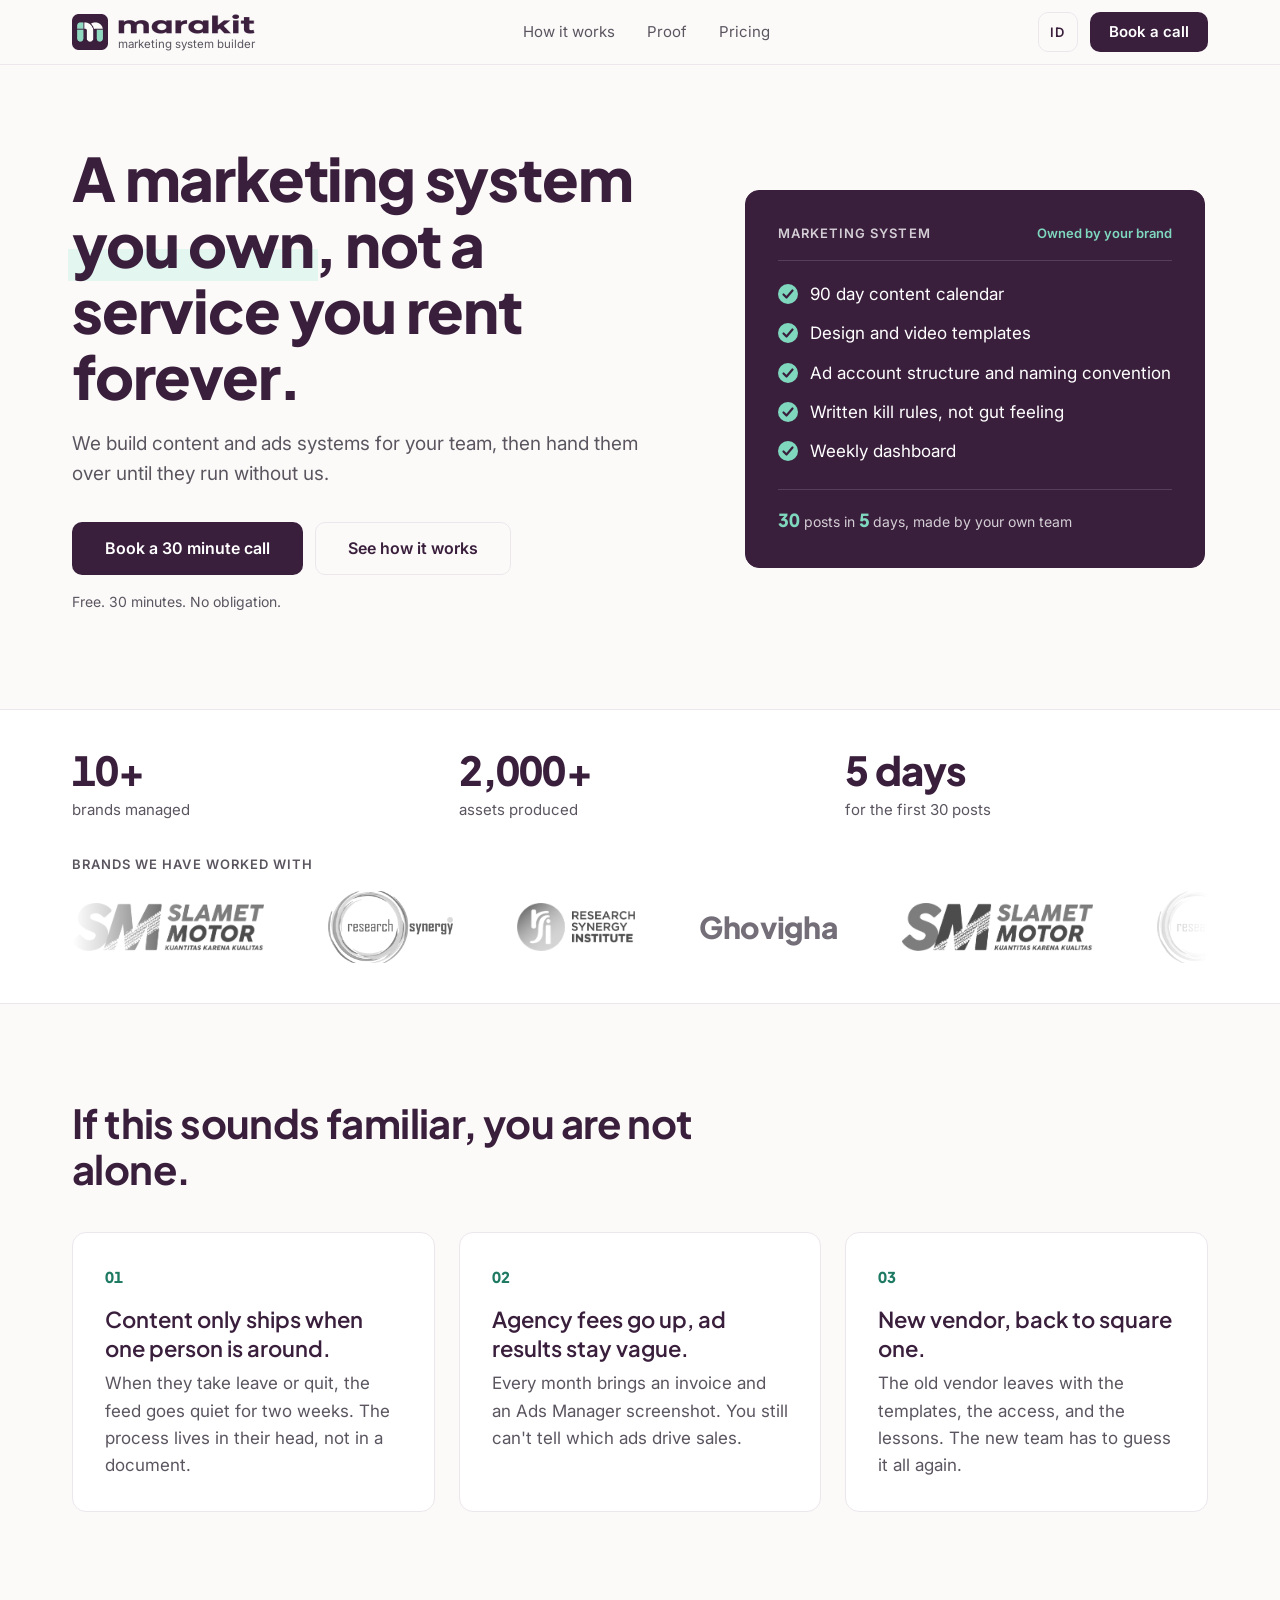
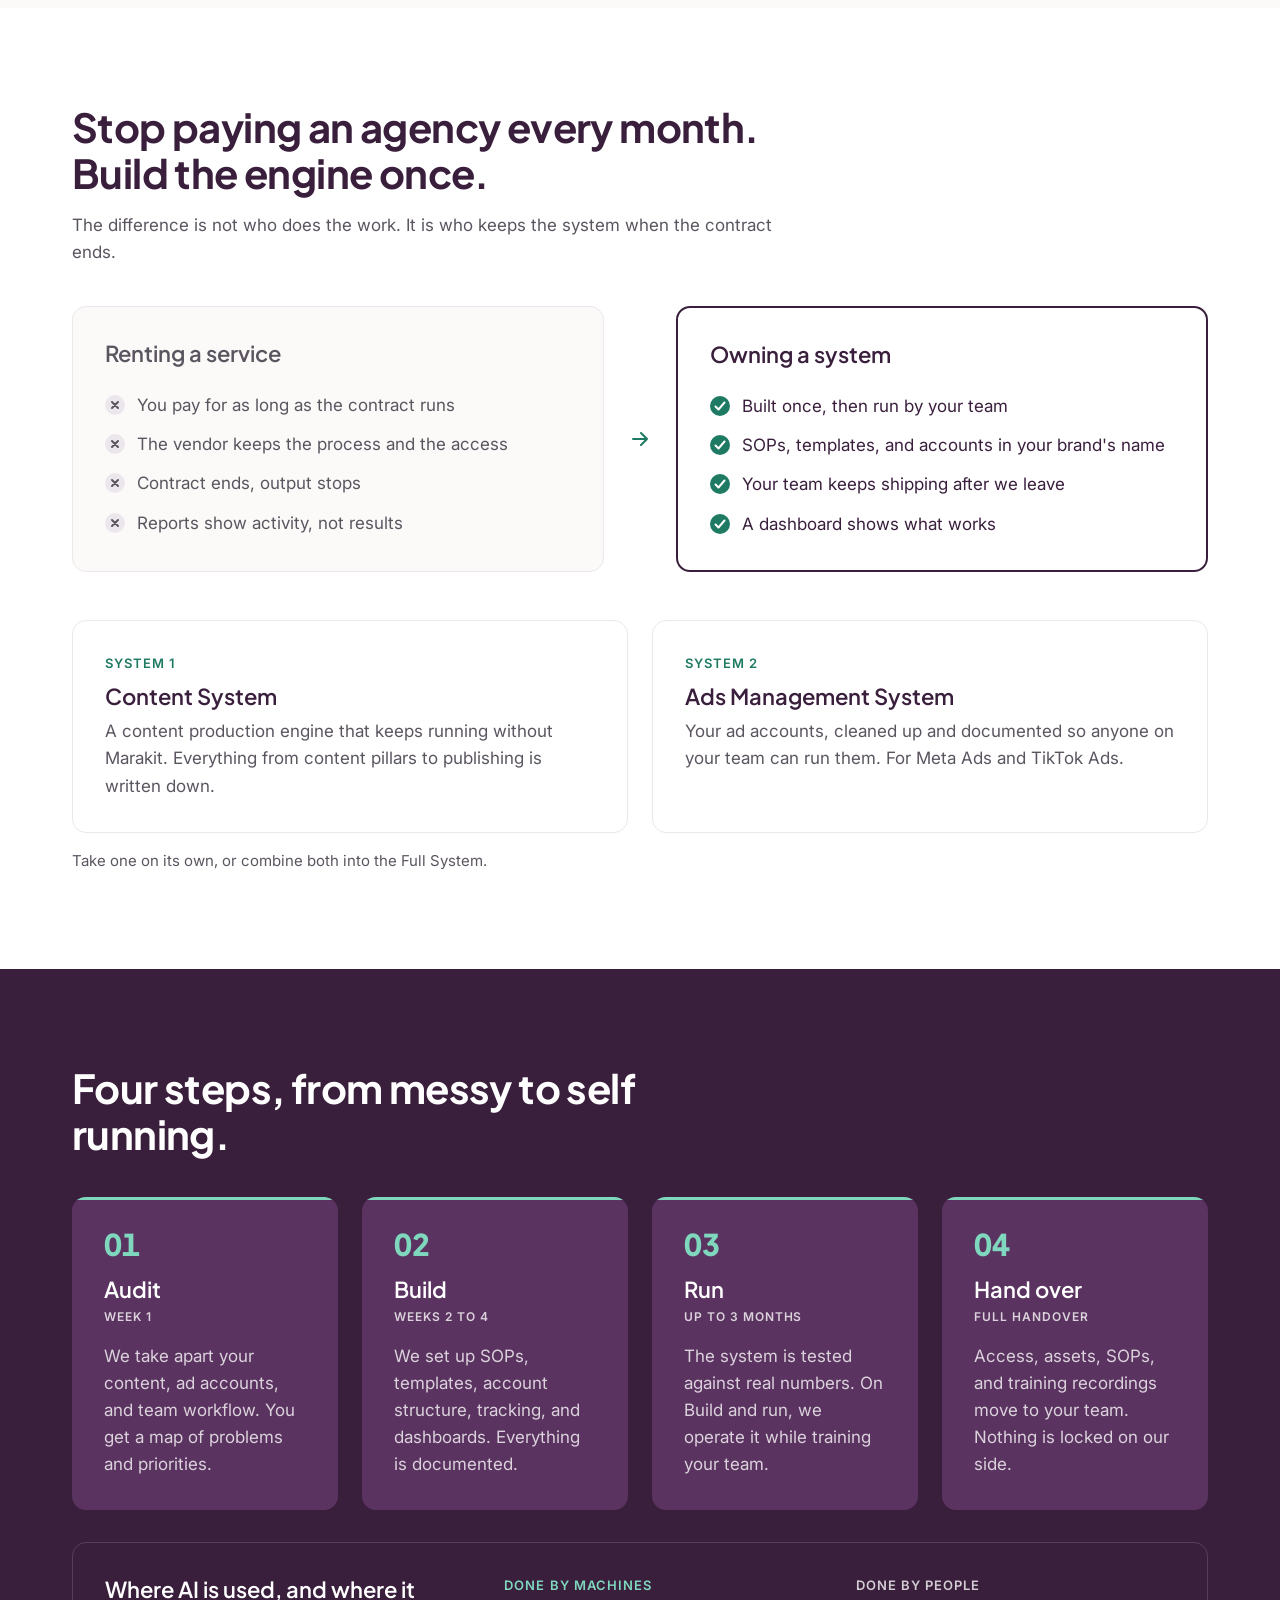
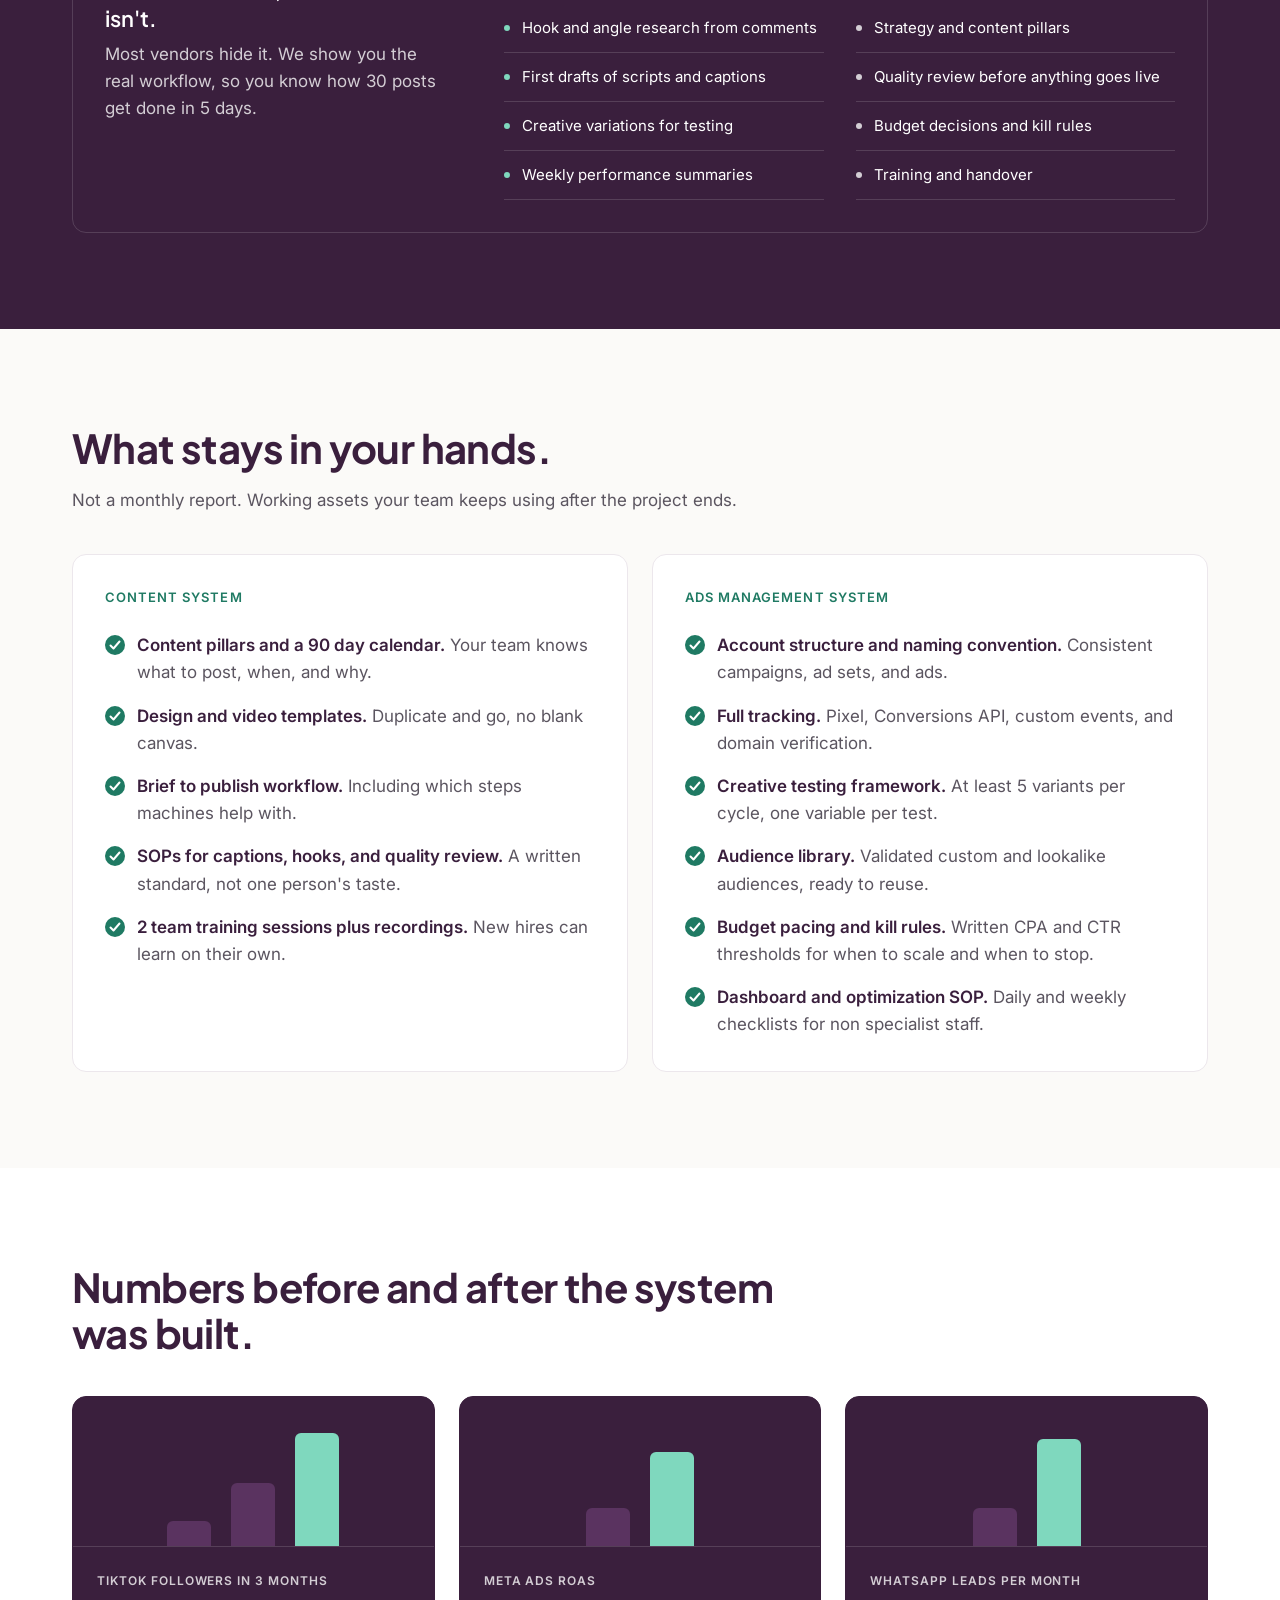
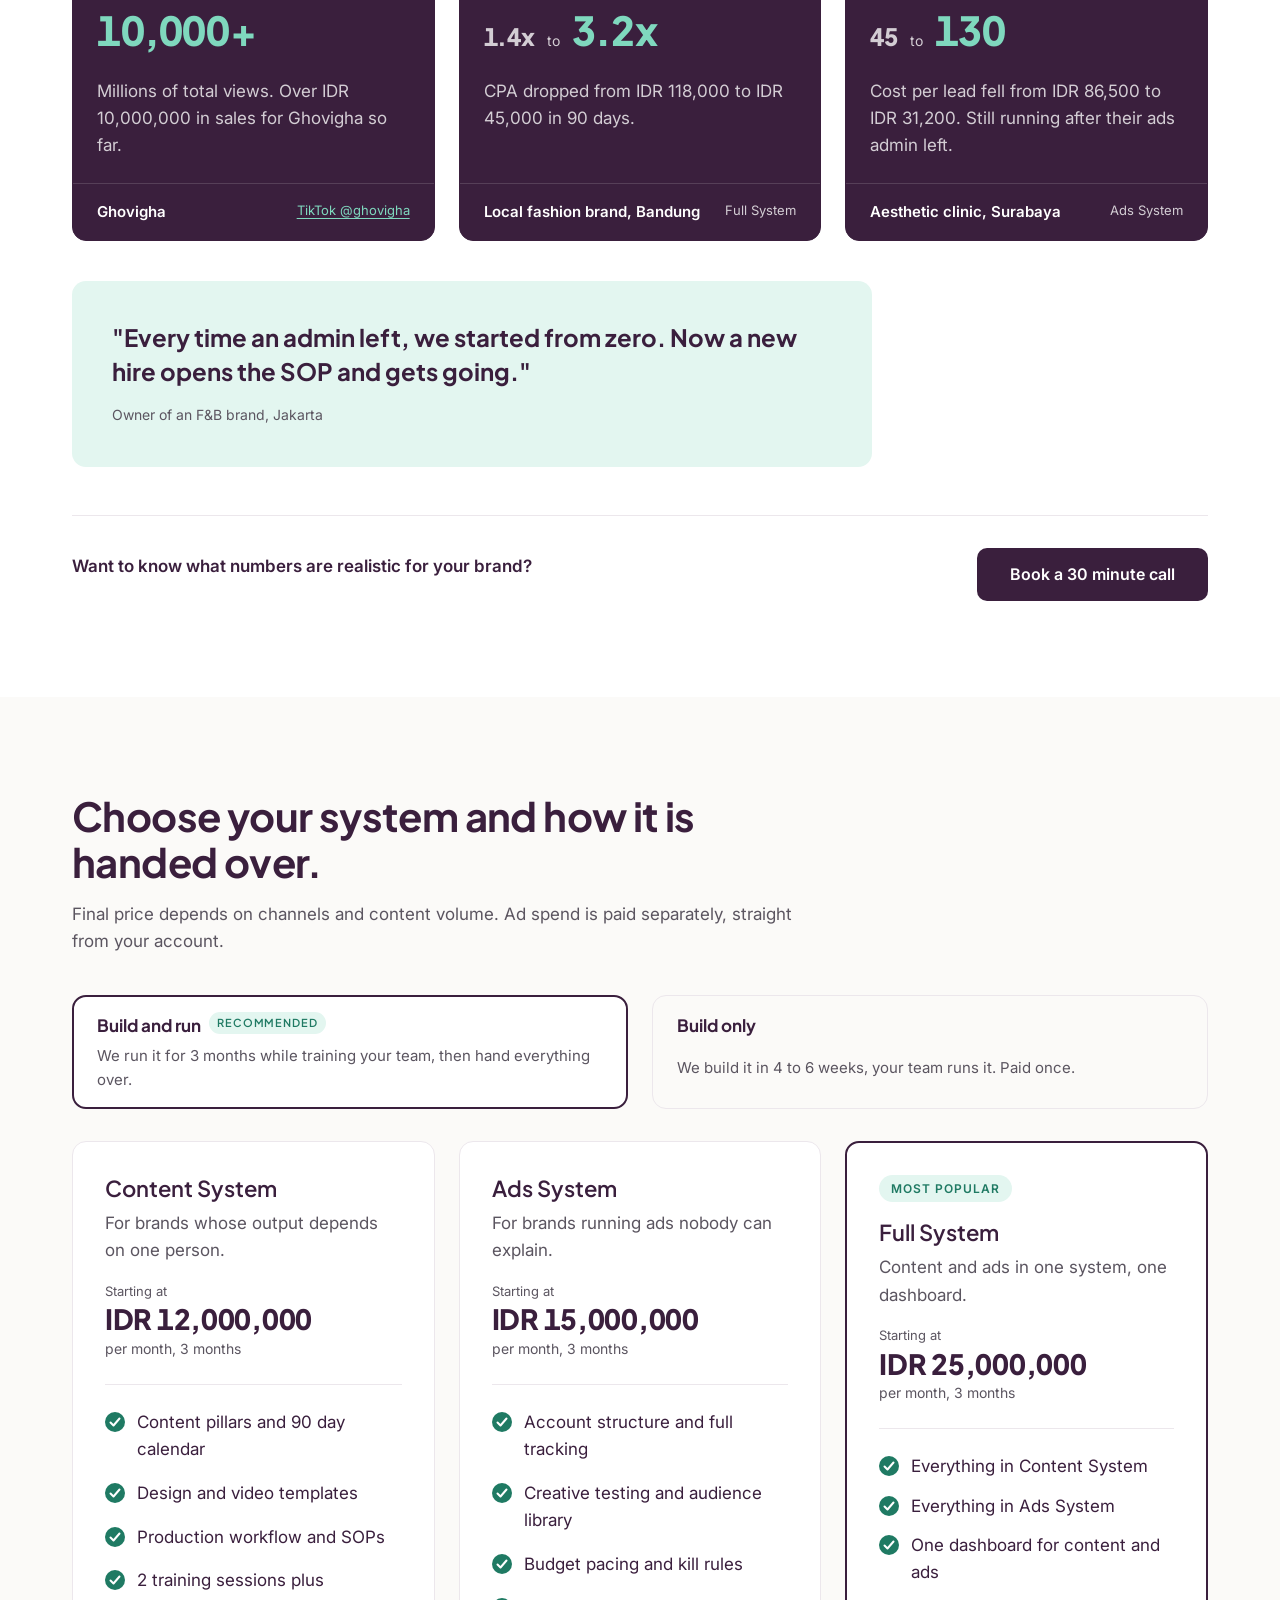
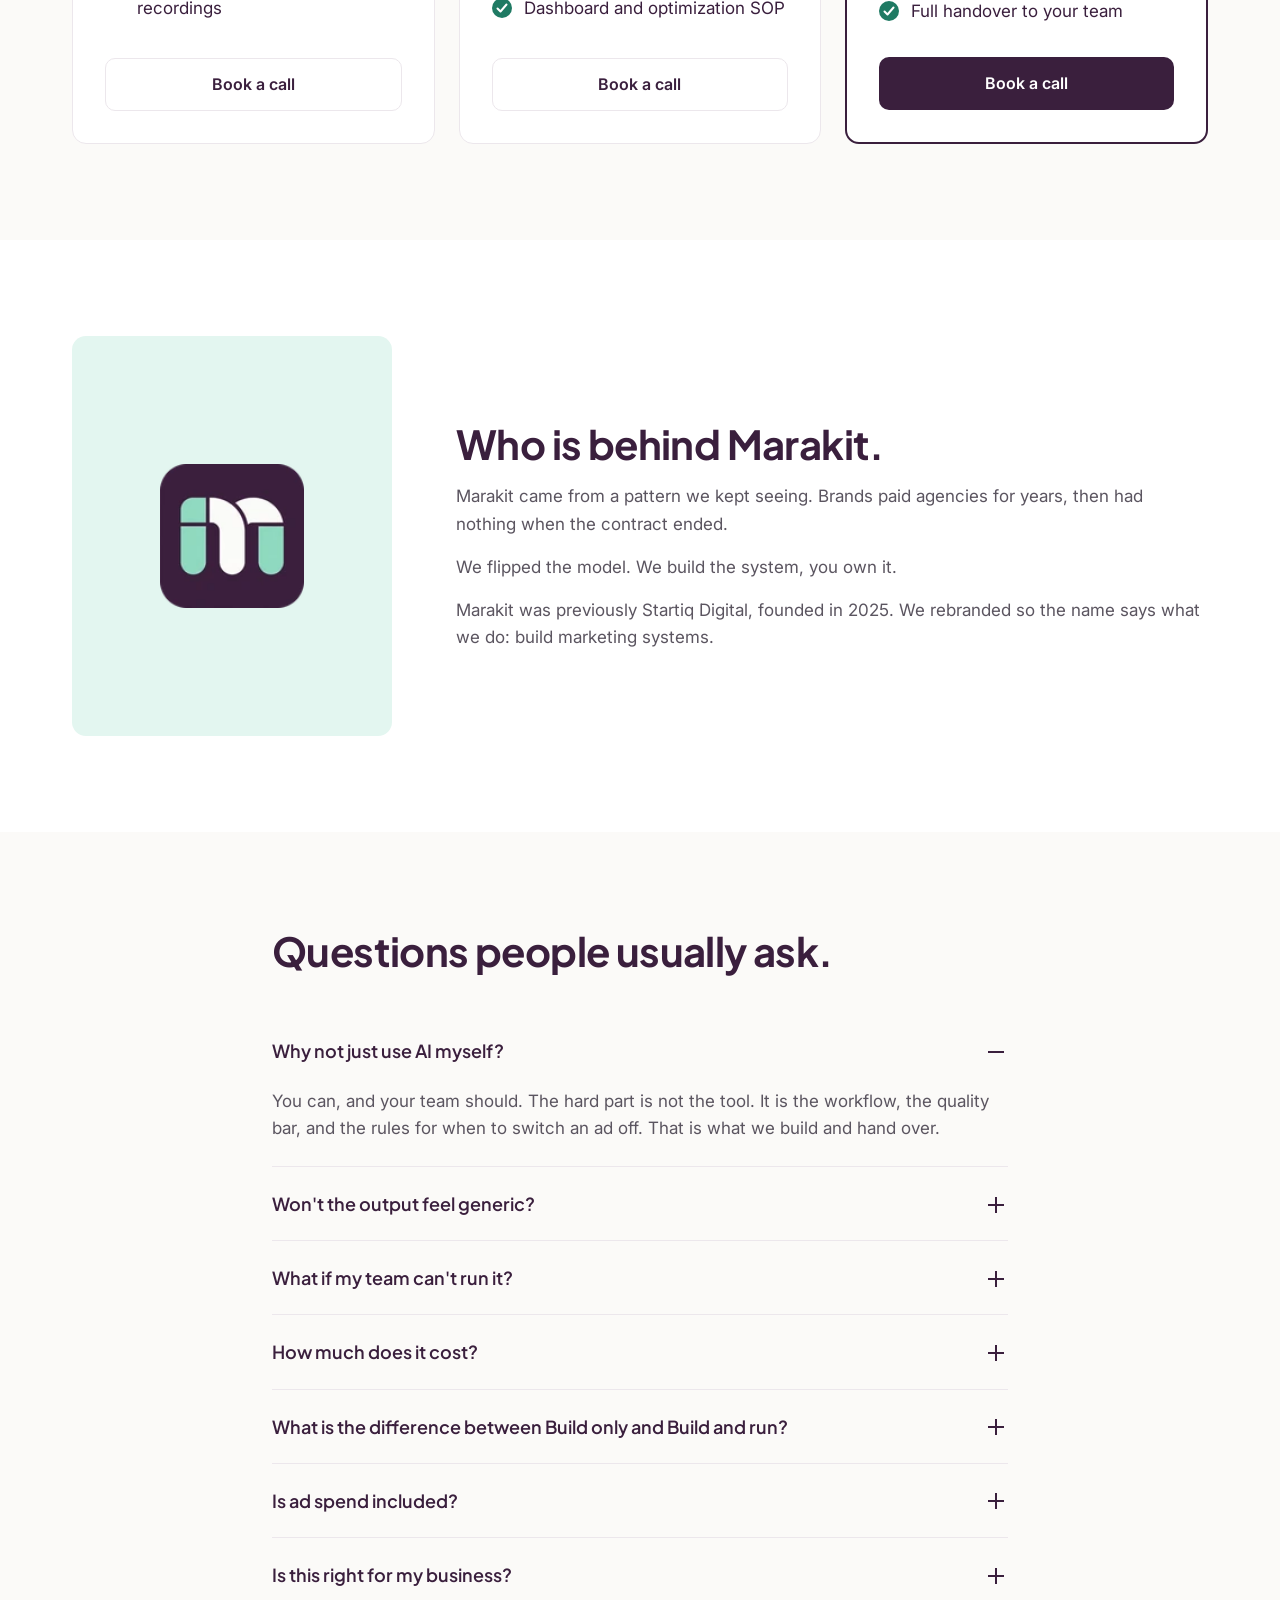
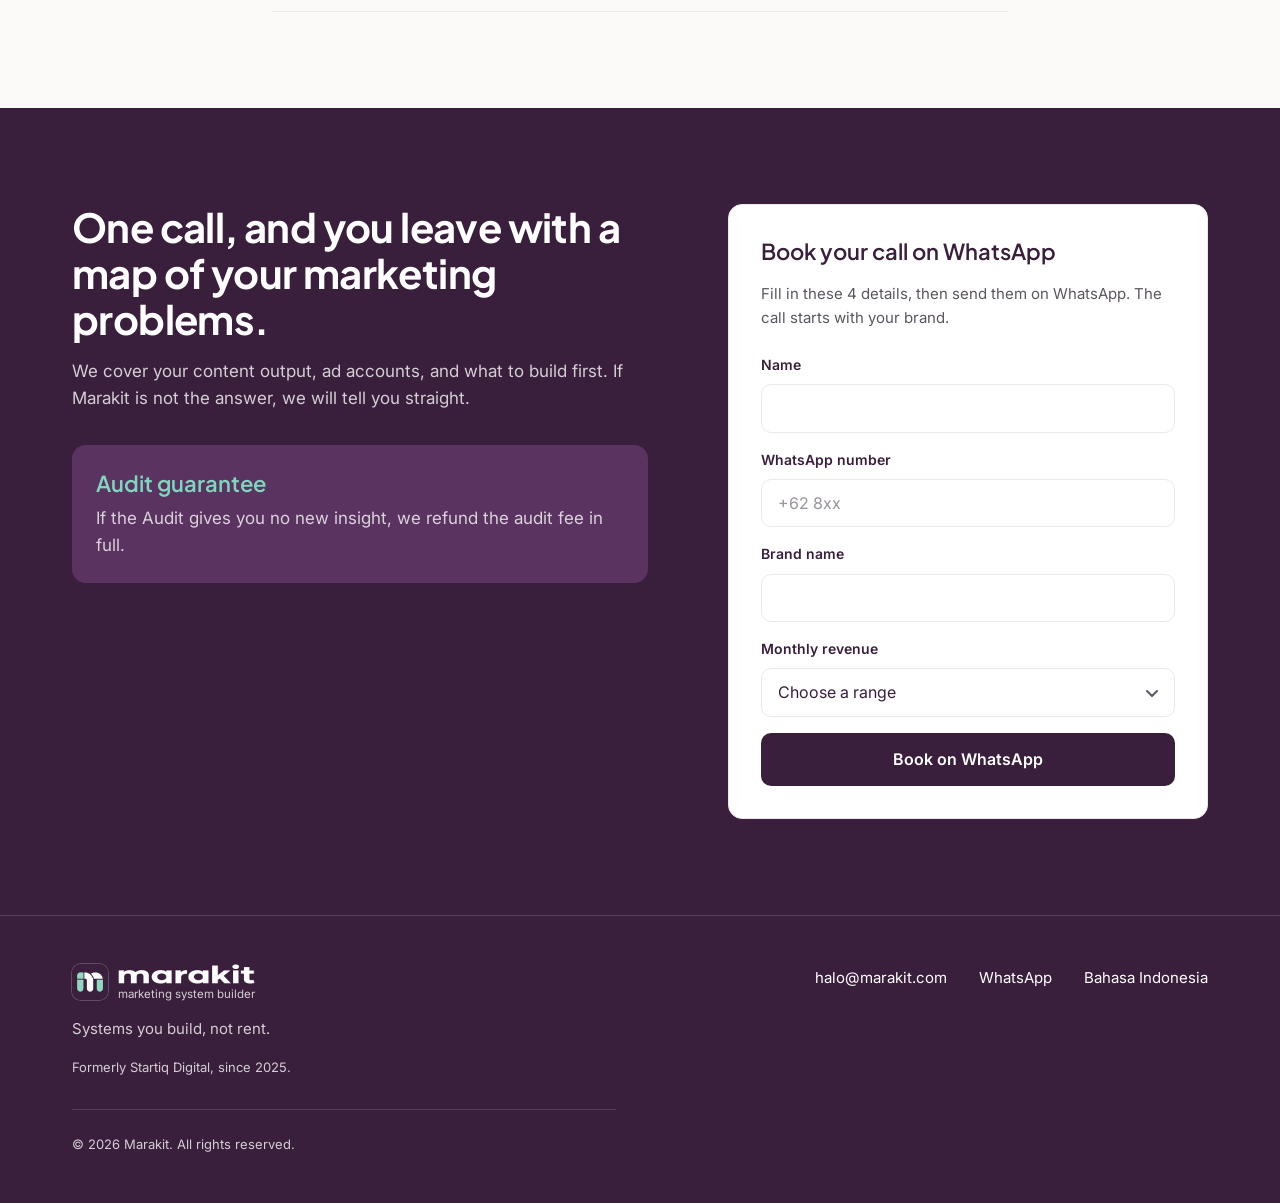
==== commit 881ab76f: "Use the Marakit logo across the site - Navbar and footer: icon plus wordmark (plum on light, white o" ====
--- a/en/index.html
+++ b/en/index.html
@@ -11,7 +11,9 @@
   <link rel="alternate" hreflang="x-default" href="https://marakit.com/">
   <meta name="theme-color" content="#3A1F3D">
   <script>document.documentElement.classList.add("js")</script>
-  <link rel="icon" href="../assets/favicon.svg" type="image/svg+xml">
+  <link rel="icon" href="../assets/favicon-32.png" sizes="32x32" type="image/png">
+  <link rel="icon" href="../assets/favicon-192.png" sizes="192x192" type="image/png">
+  <link rel="apple-touch-icon" href="../assets/apple-touch-icon.png">
 
   <meta property="og:type" content="website">
   <meta property="og:locale" content="en_US">
@@ -40,6 +42,7 @@
     "foundingDate": "2025",
     "url": "https://marakit.com/en/",
     "image": "https://marakit.com/assets/og-image-en.png",
+    "logo": "https://marakit.com/assets/brand/logo-mark.png",
     "email": "halo@marakit.com",
     "areaServed": "ID",
     "address": { "@type": "PostalAddress", "addressLocality": "Jakarta", "addressCountry": "ID" },
@@ -69,8 +72,11 @@
   <header class="nav" id="top">
     <div class="container nav__inner">
       <a class="brand" href="#top" aria-label="Marakit, the marketing system builder">
-        <span class="brand__name">Marakit</span>
-        <span class="brand__desc">marketing system builder</span>
+        <img class="brand__mark" src="../assets/brand/logo-mark.webp" alt="" width="36" height="36">
+        <span class="brand__text">
+          <img class="brand__word" src="../assets/brand/wordmark-plum.webp" alt="Marakit" width="99" height="20">
+          <span class="brand__desc">marketing system builder</span>
+        </span>
       </a>
       <nav aria-label="Main navigation">
         <ul class="nav__links">
@@ -442,7 +448,7 @@
     <section class="section section--white" id="about">
       <div class="container about">
         <div class="about__photo" role="img" aria-label="Photo of the Marakit team">
-          <span>M</span>
+          <img src="../assets/brand/logo-mark.webp" alt="" width="128" height="128" loading="lazy" class="about__logo">
         </div>
         <div class="about__copy">
           <h2>Who is behind Marakit.</h2>
@@ -541,7 +547,7 @@
   <footer class="footer">
     <div class="container footer__grid">
       <div>
-        <p class="brand brand--light"><span class="brand__name">Marakit</span><span class="brand__desc">marketing system builder</span></p>
+        <p class="brand brand--light"><img class="brand__mark" src="../assets/brand/logo-mark.webp" alt="" width="36" height="36"><span class="brand__text"><img class="brand__word" src="../assets/brand/wordmark-white.webp" alt="Marakit" width="99" height="20"><span class="brand__desc">marketing system builder</span></span></p>
         <p class="footer__tag">Systems you build, not rent.</p>
         <p class="footer__note">Formerly Startiq Digital, since 2025.</p>
       </div>
--- a/css/styles.css
+++ b/css/styles.css
@@ -141,11 +141,13 @@
 }
 .lang:hover { border-color: var(--plum); }
 
-.brand { display: flex; flex-direction: column; text-decoration: none; line-height: 1.1; margin: 0; }
-.brand__name { font-family: var(--head); font-size: 22px; font-weight: 800; letter-spacing: -0.02em; color: var(--plum); }
-.brand__desc { font-size: 12px; color: var(--body); }
-.brand--light .brand__name { color: var(--white); }
+.brand { display: flex; align-items: center; gap: 10px; text-decoration: none; line-height: 1.1; margin: 0; }
+.brand__mark { width: 36px; height: 36px; flex-shrink: 0; }
+.brand__text { display: flex; flex-direction: column; gap: 4px; }
+.brand__word { height: 20px; width: auto; }
+.brand__desc { font-size: 11.5px; color: var(--body); white-space: nowrap; }
 .brand--light .brand__desc { color: var(--on-plum-muted); }
+.brand--light .brand__mark { border-radius: 9px; box-shadow: 0 0 0 1px rgba(255, 255, 255, 0.2); }
 
 /* ---------- Hero ---------- */
 .hero { padding: 48px 0 var(--section-y); }
@@ -350,8 +352,8 @@
 
 /* ---------- Tentang ---------- */
 .about { display: grid; gap: 40px; align-items: center; }
-.about__photo { aspect-ratio: 4 / 5; max-width: 360px; width: 100%; border-radius: var(--radius-card); background: var(--plum); display: flex; align-items: center; justify-content: center; overflow: hidden; }
-.about__photo span { font-family: var(--head); font-weight: 800; font-size: 120px; color: var(--mint); }
+.about__photo { aspect-ratio: 4 / 5; max-width: 360px; width: 100%; border-radius: var(--radius-card); background: var(--mint-wash); display: flex; align-items: center; justify-content: center; overflow: hidden; }
+.about__photo img.about__logo { width: 45%; height: auto; object-fit: contain; }
 .about__photo img { width: 100%; height: 100%; object-fit: cover; }
 .about__copy p { color: var(--body); }
 @media (min-width: 768px) { .about { grid-template-columns: 320px 1fr; gap: 64px; } }
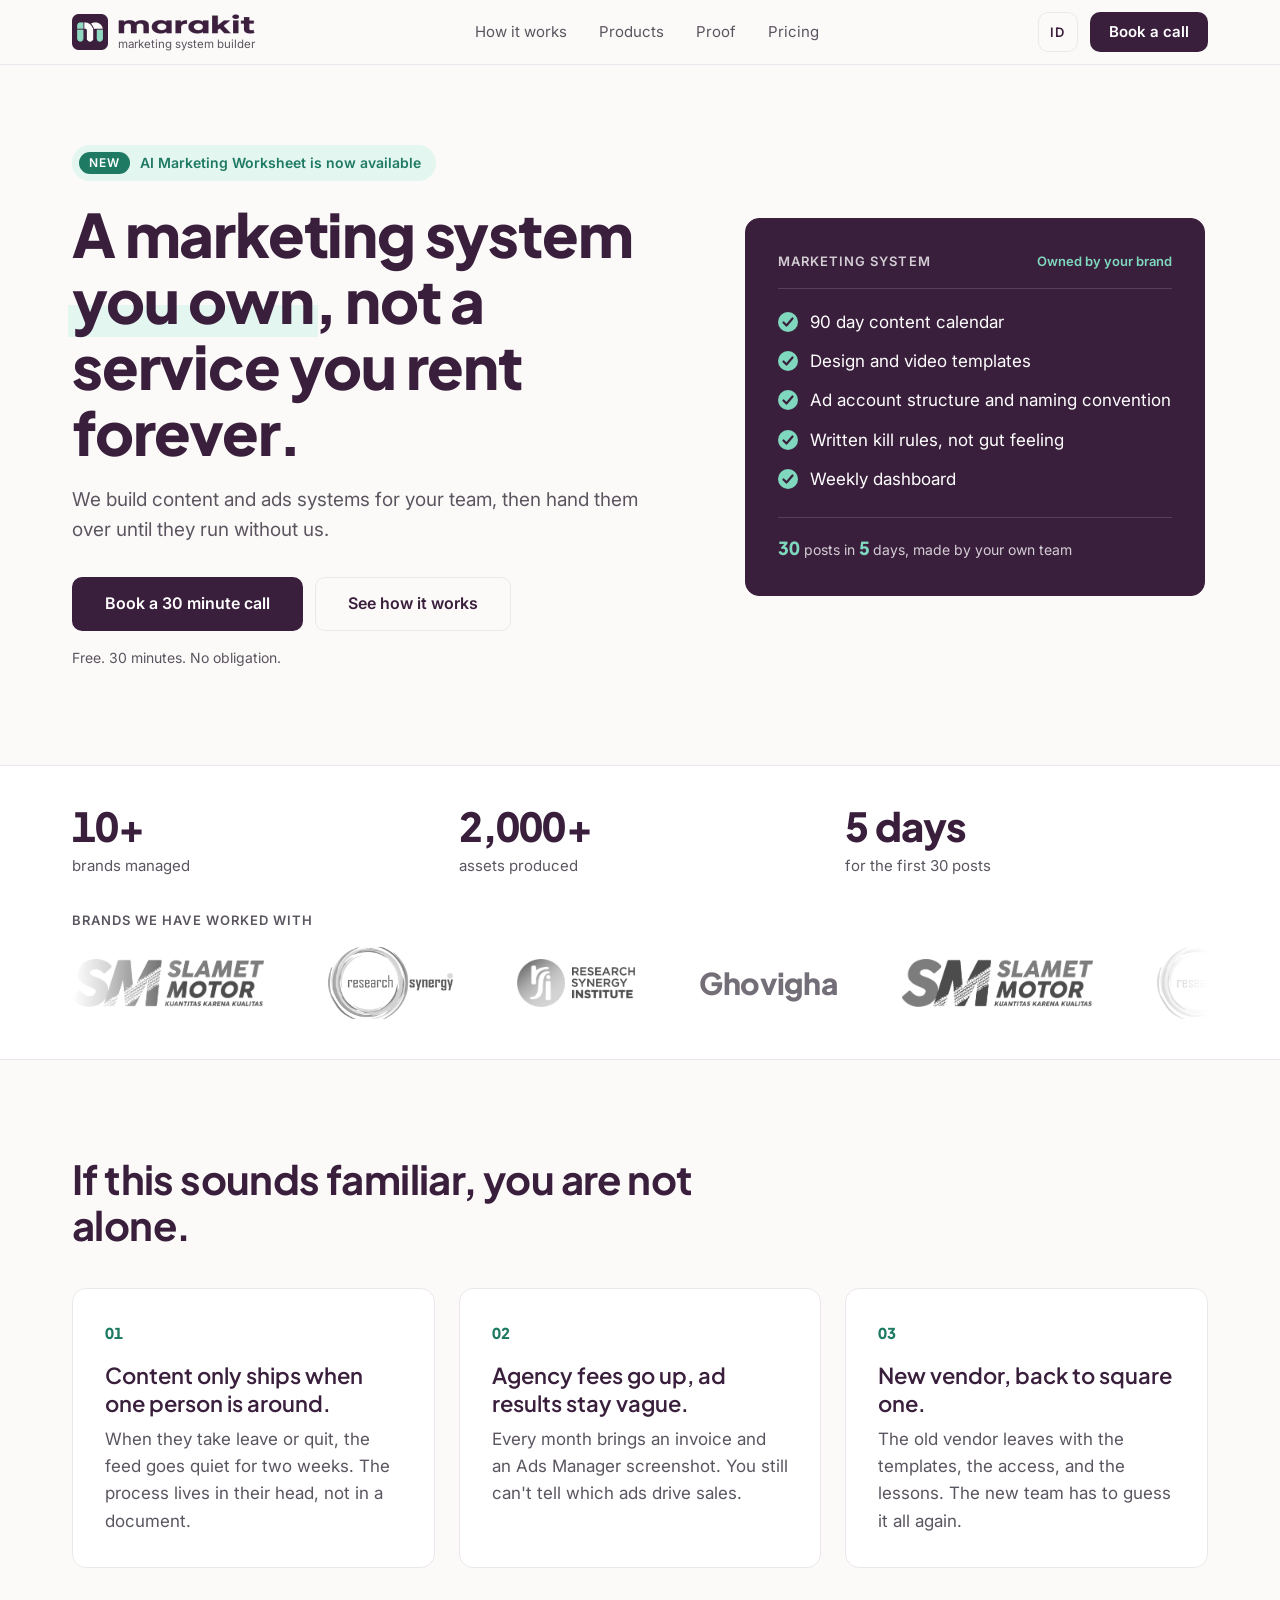
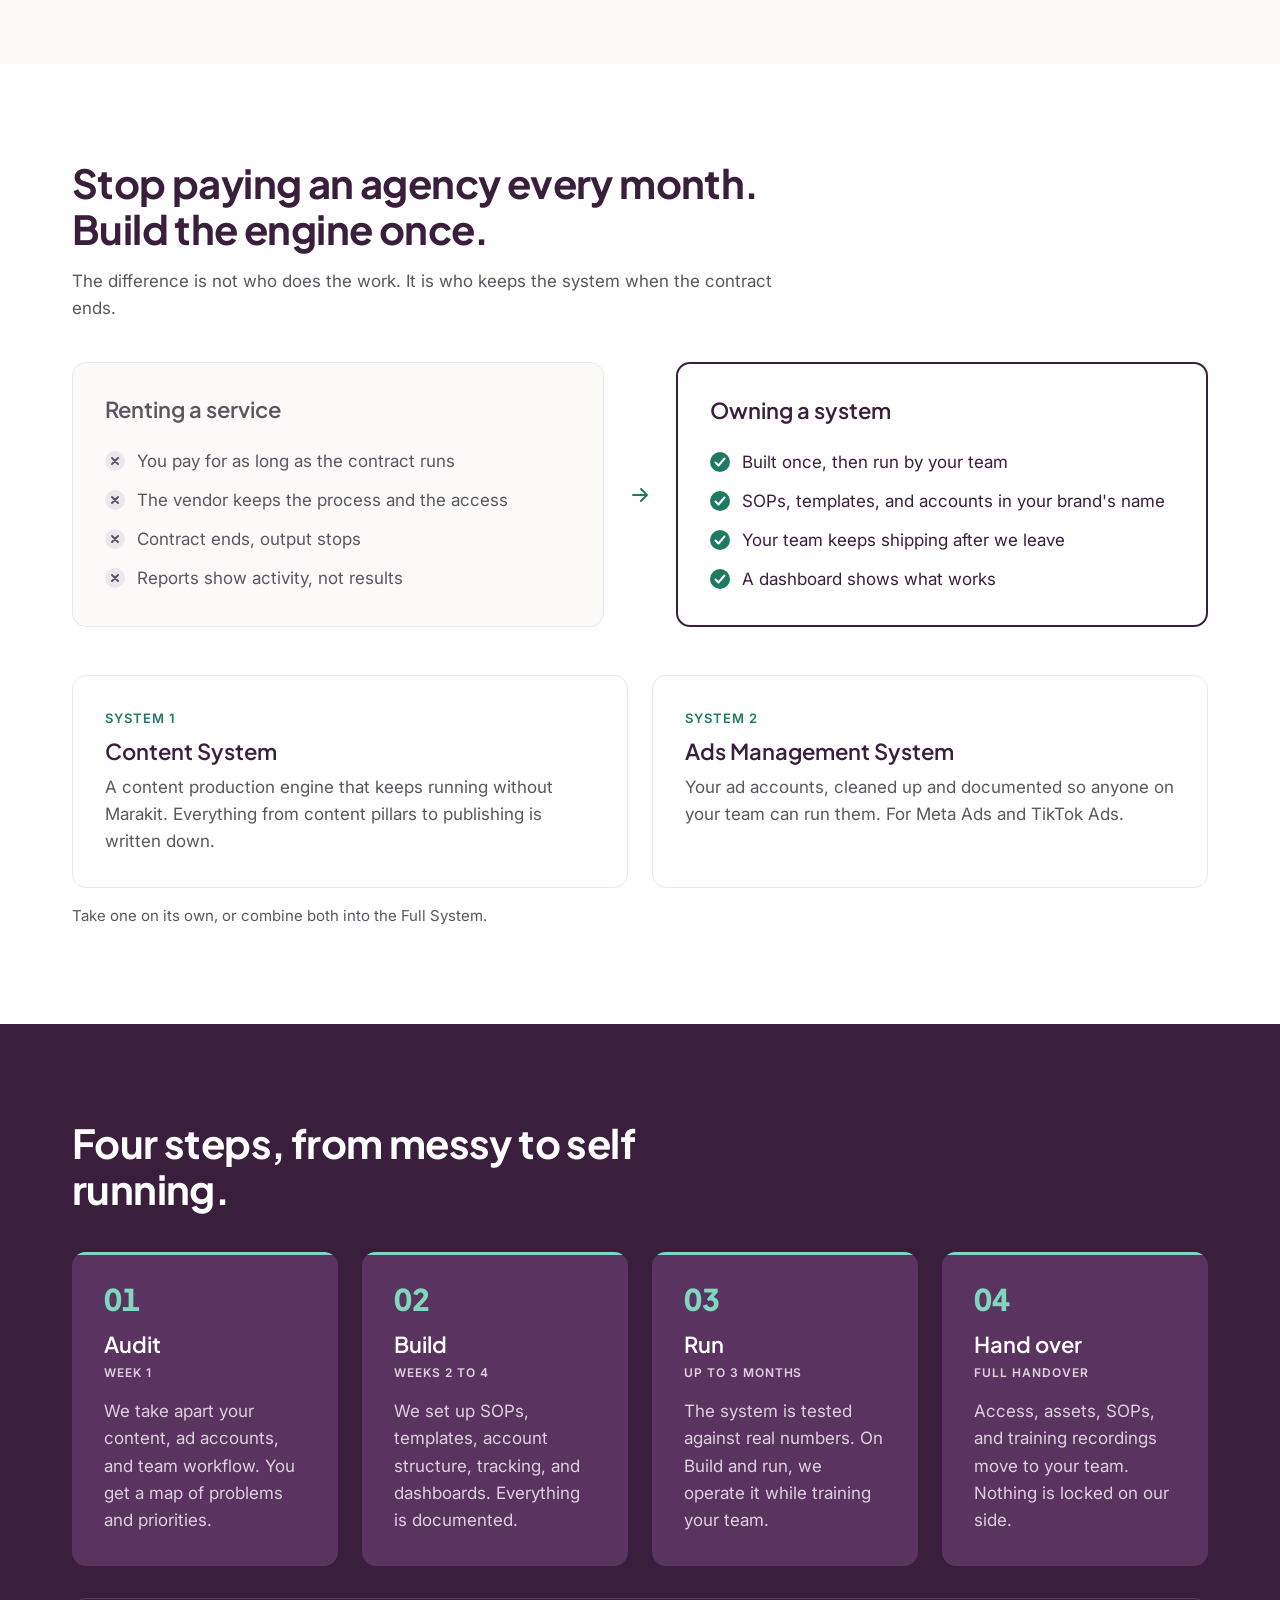
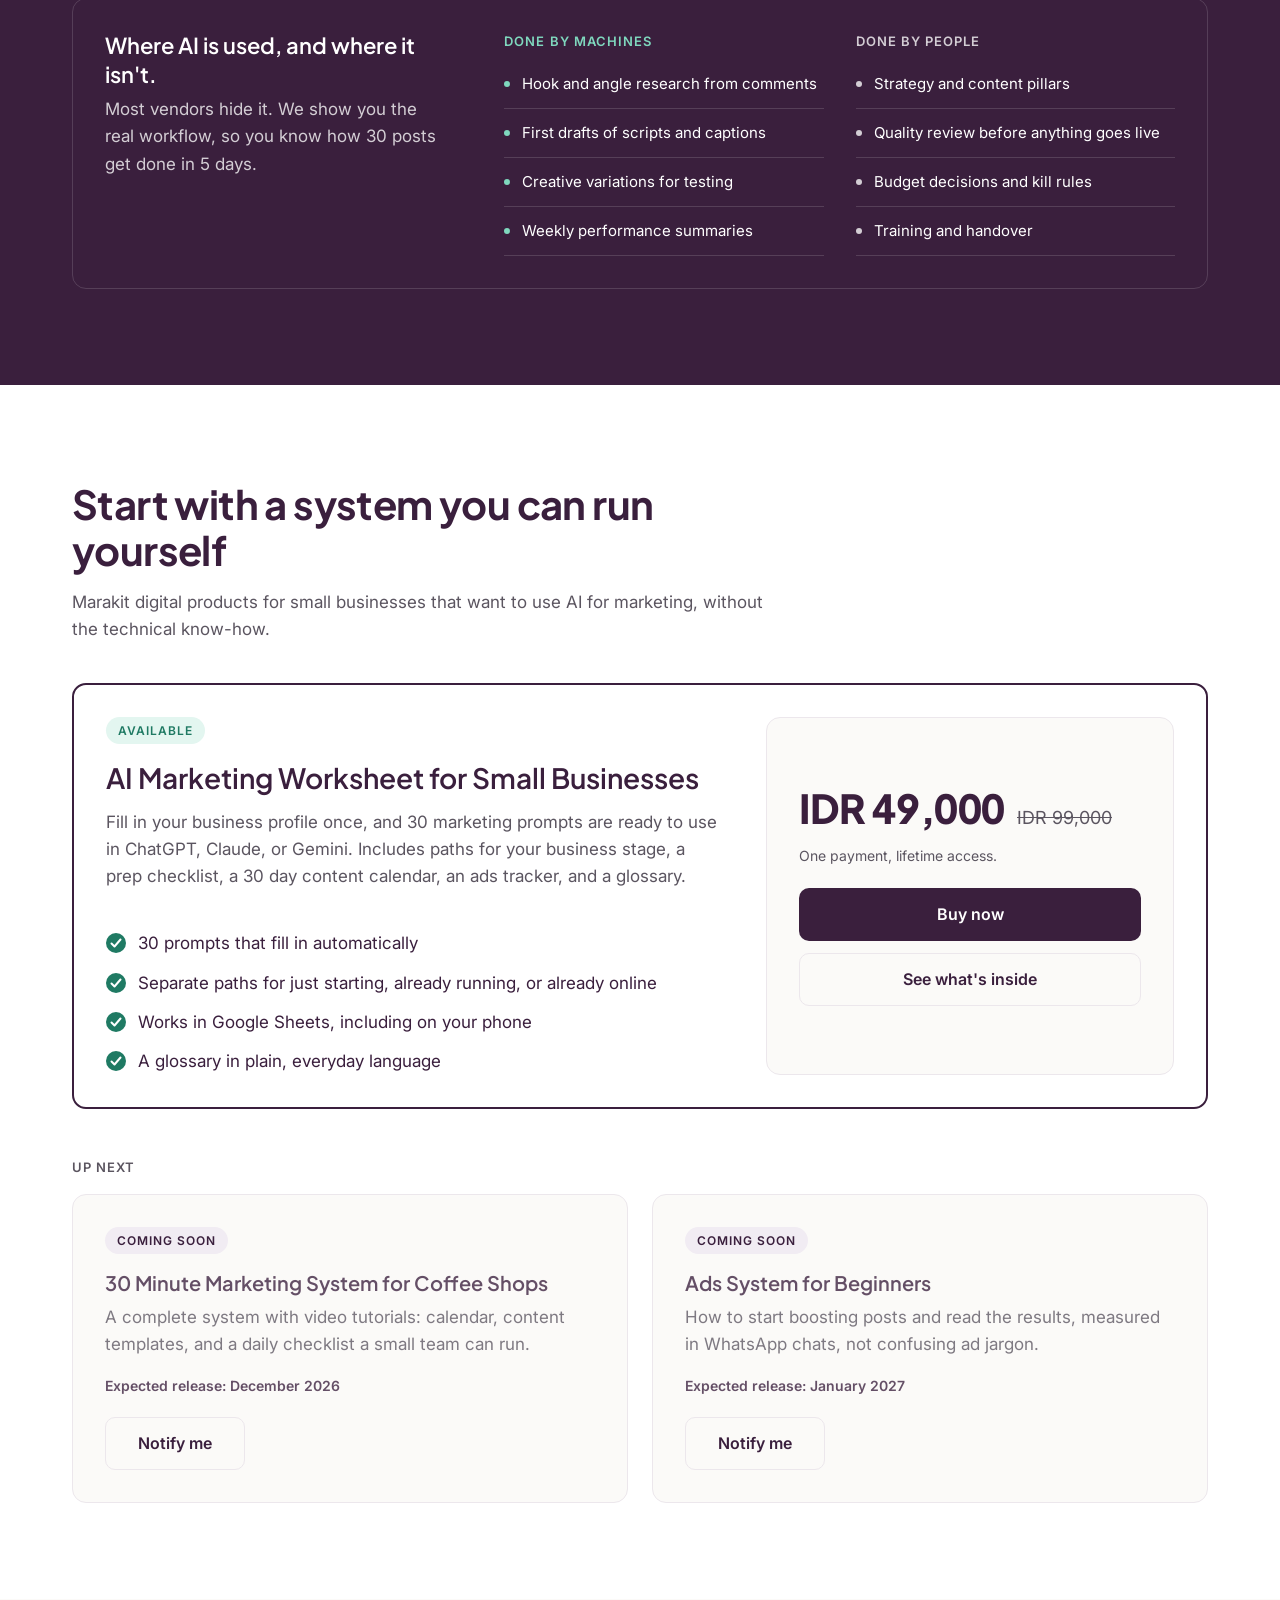
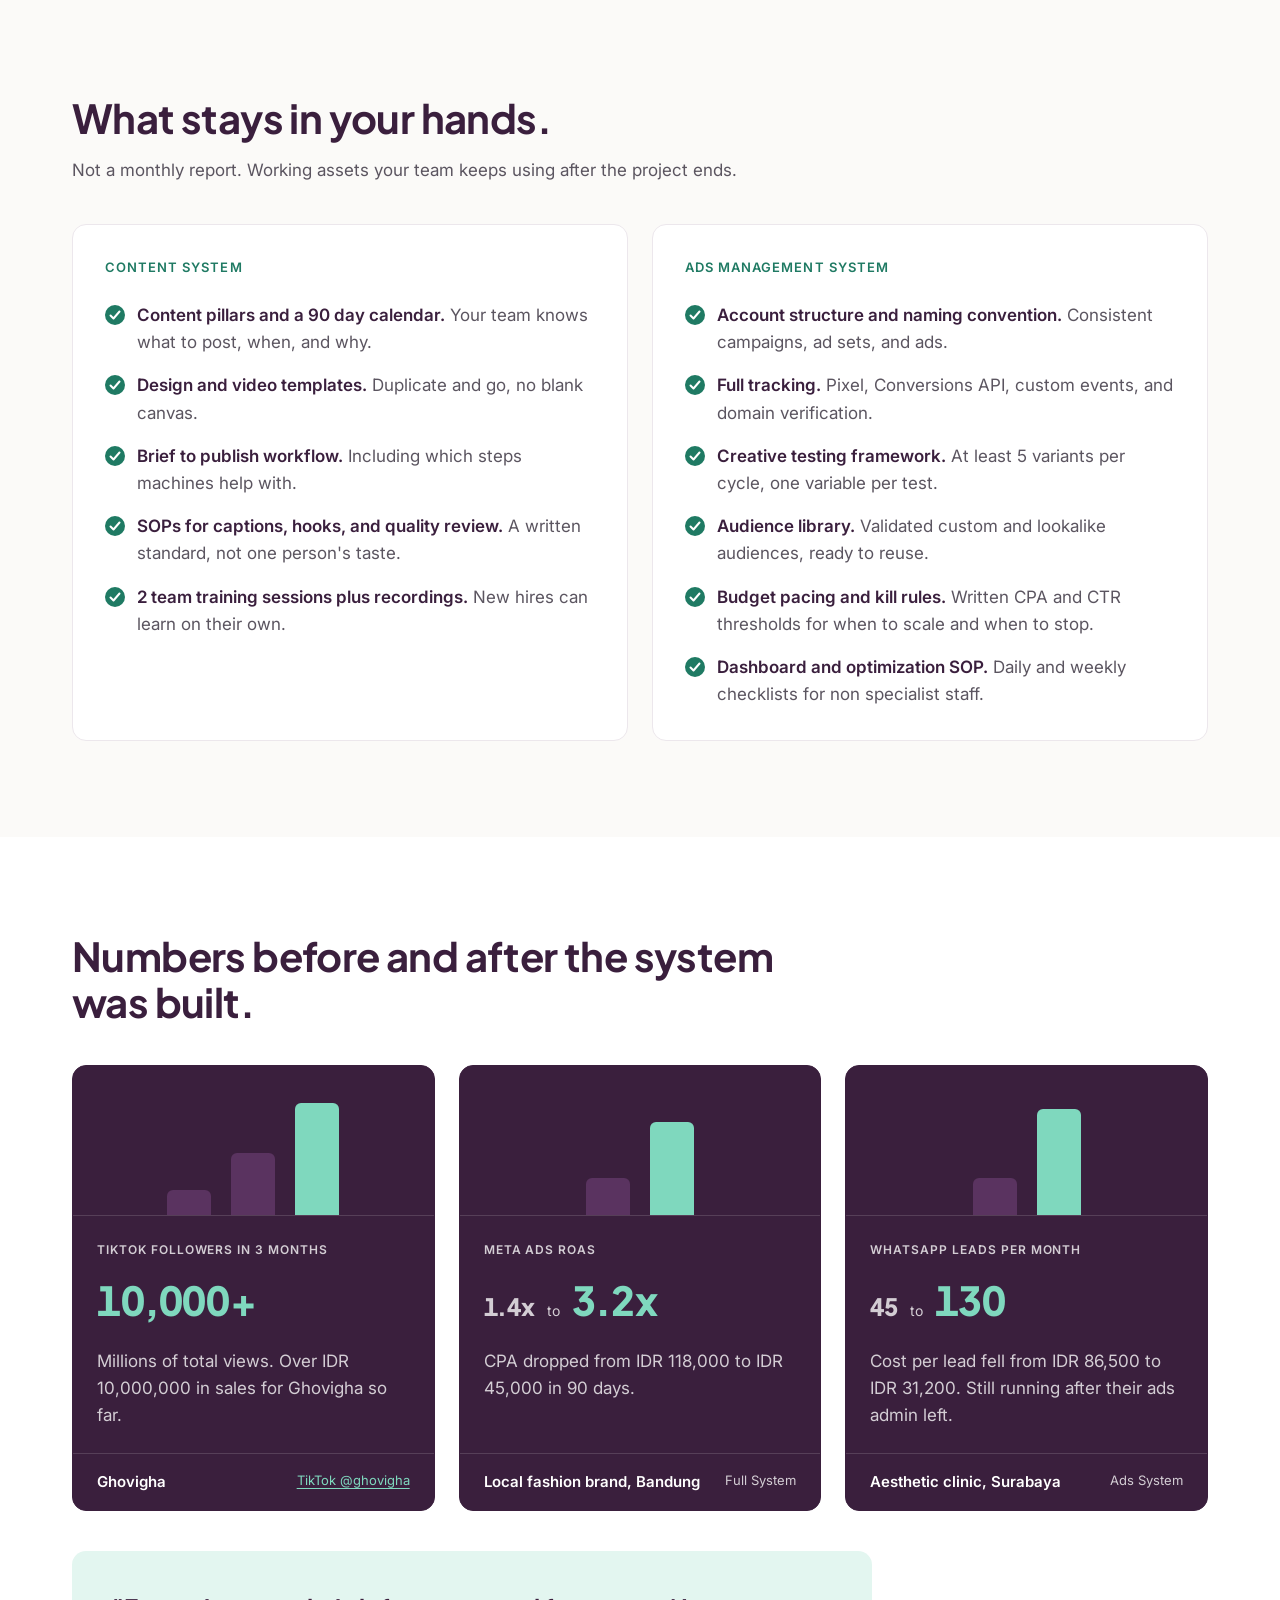
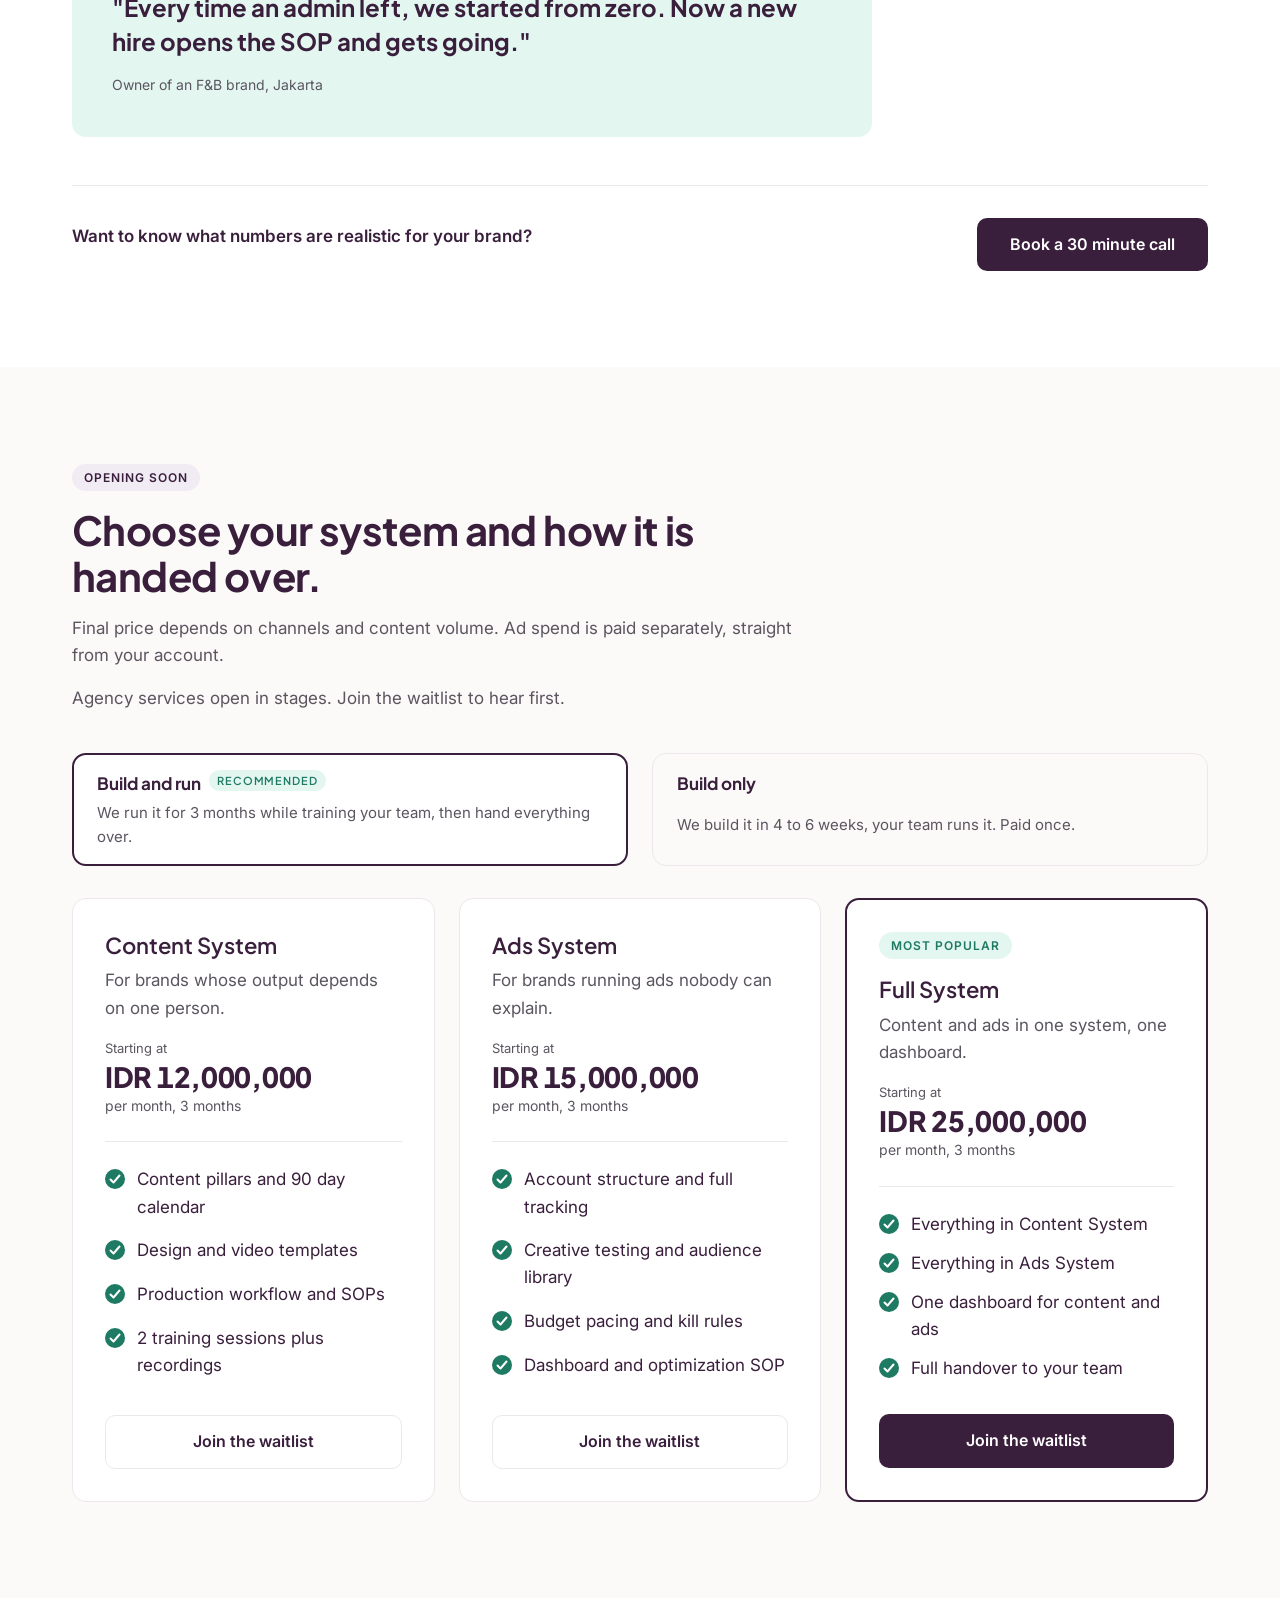
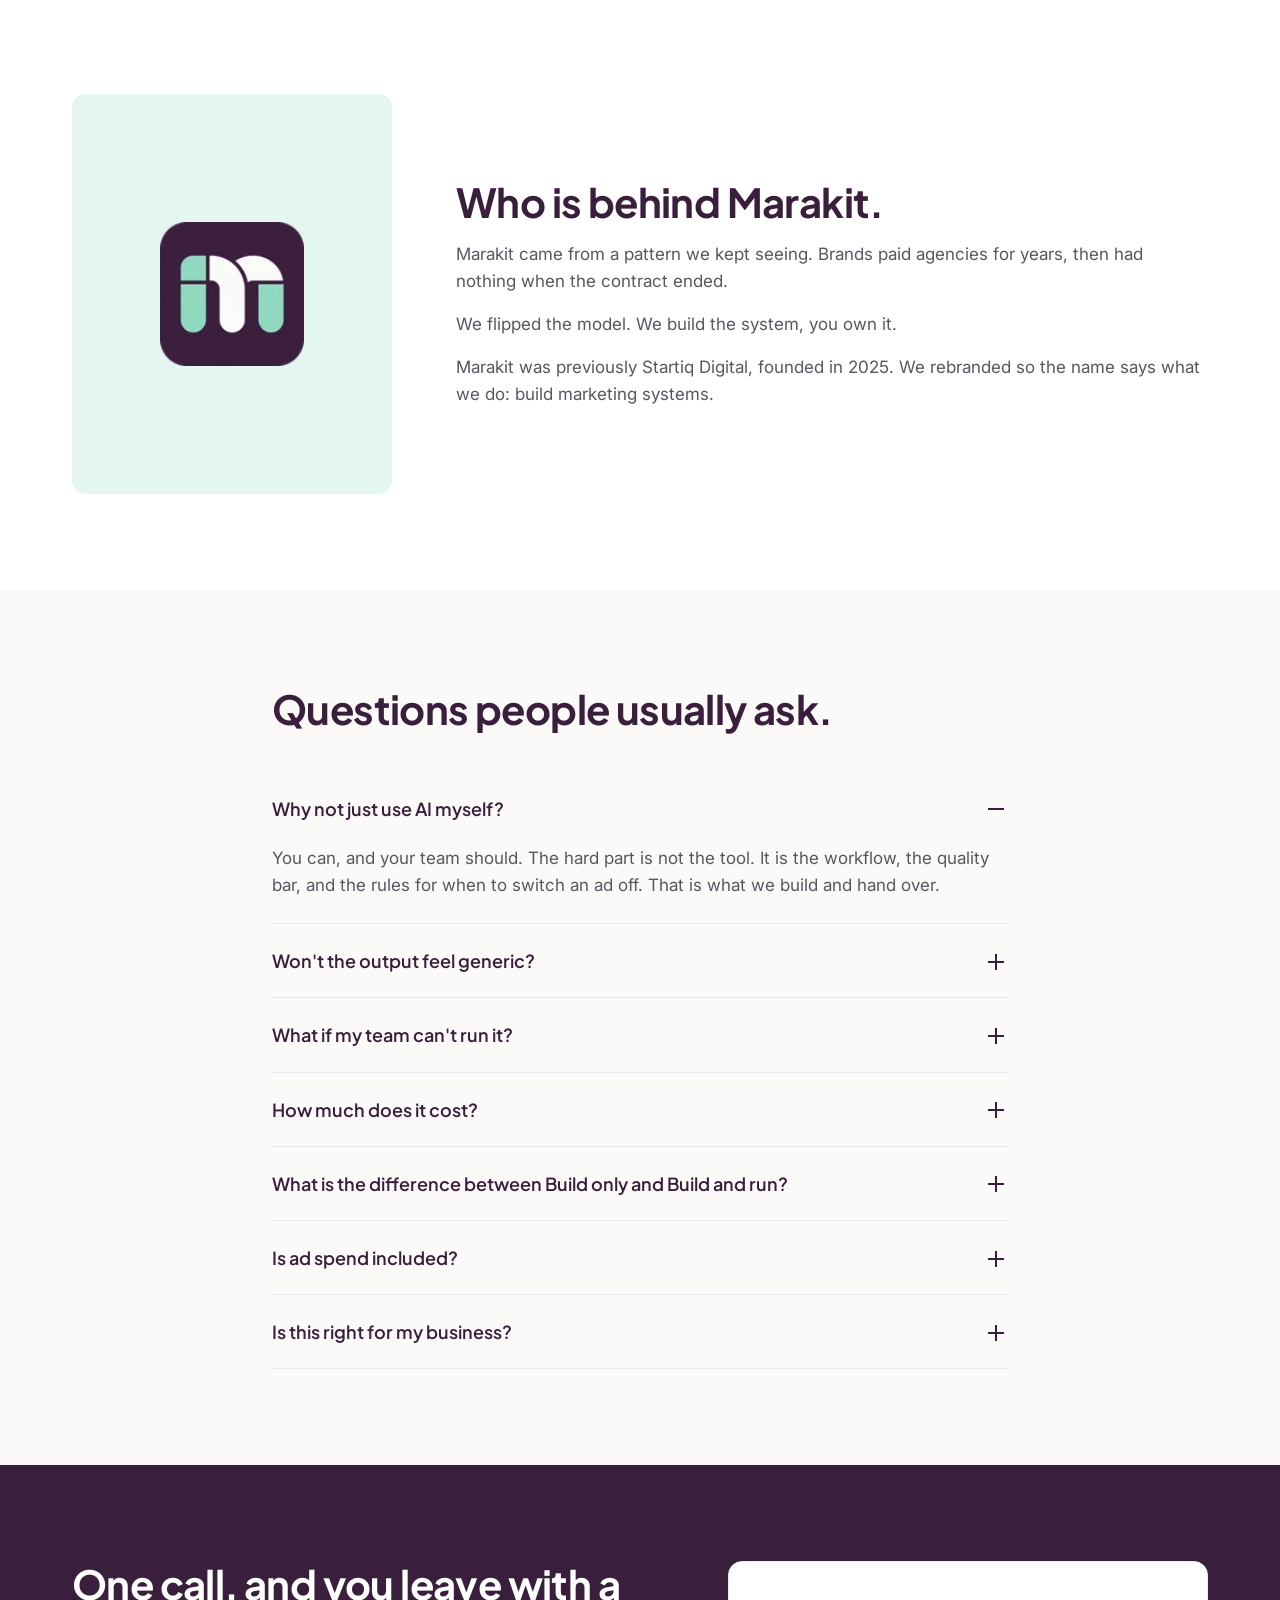
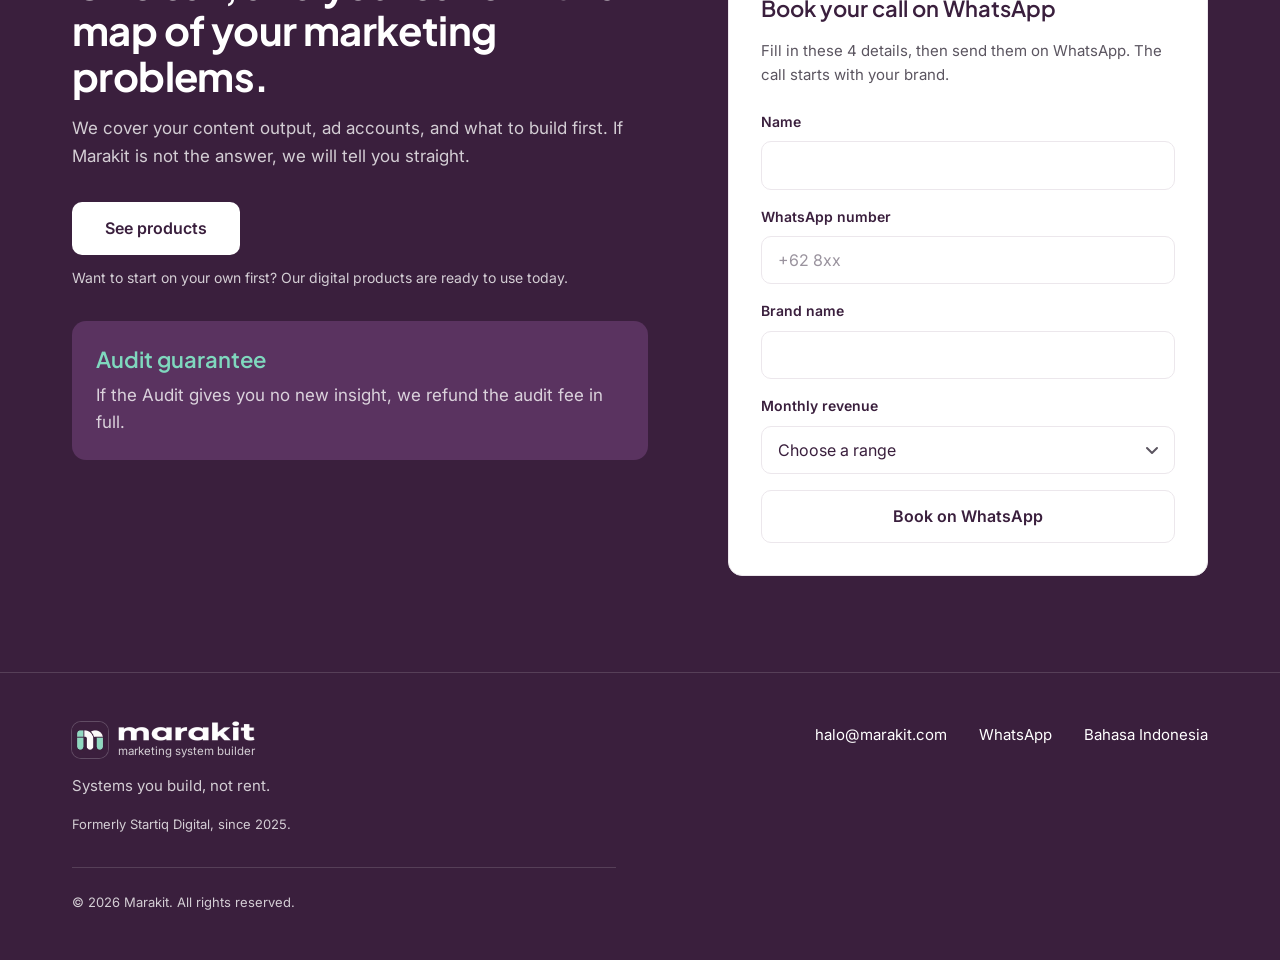
==== commit 1bd4c90c: "Add digital products section and shift CTAs to products - New Produk section after How It Works: fea" ====
--- a/en/index.html
+++ b/en/index.html
@@ -81,6 +81,7 @@
       <nav aria-label="Main navigation">
         <ul class="nav__links">
           <li><a href="#how-it-works">How it works</a></li>
+          <li><a href="#products">Products</a></li>
           <li><a href="#proof">Proof</a></li>
           <li><a href="#pricing">Pricing</a></li>
         </ul>
@@ -99,6 +100,7 @@
     <section class="hero section--bone">
       <div class="container hero__grid">
         <div class="hero__copy">
+          <a class="hero__badge" href="#products" data-track="hero_badge"><span class="hero__badge-tag">New</span>AI Marketing Worksheet is now available</a>
           <h1>A marketing system <span class="hl">you own</span>, not a service you rent forever.</h1>
           <p class="lead">We build content and ads systems for your team, then hand them over until they run without us.</p>
           <div class="hero__actions">
@@ -283,7 +285,59 @@
       </div>
     </section>
 
-    <!-- 7. Deliverables -->
+    <!-- 7. Digital products. Buy and preview links are set in js/main.js (CONFIG.products). -->
+    <!-- GANTI kalau perlu: harga, nama, dan perkiraan rilis produk. -->
+    <section class="section section--white" id="products">
+      <div class="container">
+        <header class="section__head">
+          <h2>Start with a system you can run yourself</h2>
+          <p class="section__sub">Marakit digital products for small businesses that want to use AI for marketing, without the technical know-how.</p>
+        </header>
+
+        <article class="card product product--featured">
+          <div class="product__info">
+            <span class="badge">Available</span>
+            <h3 class="product__name">AI Marketing Worksheet for Small Businesses</h3>
+            <p class="product__desc">Fill in your business profile once, and 30 marketing prompts are ready to use in ChatGPT, Claude, or Gemini. Includes paths for your business stage, a prep checklist, a 30 day content calendar, an ads tracker, and a glossary.</p>
+            <ul class="checklist">
+                <li>30 prompts that fill in automatically</li>
+                <li>Separate paths for just starting, already running, or already online</li>
+                <li>Works in Google Sheets, including on your phone</li>
+                <li>A glossary in plain, everyday language</li>
+            </ul>
+          </div>
+          <div class="product__buy">
+            <p class="product__price">
+              <span class="visually-hidden">Price: </span><span class="mono">IDR 49,000</span>
+              <s class="product__was"><span class="visually-hidden">Regular price: </span>IDR 99,000</s>
+            </p>
+            <p class="product__note">One payment, lifetime access.</p>
+            <a class="btn btn--primary btn--block" href="https://wa.me/6281220694447" data-product="worksheet" data-product-link="buyUrl" data-wa-fallback="Hi Marakit, I'd like to buy the AI Marketing Worksheet." target="_blank" rel="noopener">Buy now</a>
+            <a class="btn btn--secondary btn--block" href="https://wa.me/6281220694447" data-product="worksheet" data-product-link="demoUrl" data-wa-fallback="Hi Marakit, I'd like to see what's inside the AI Marketing Worksheet." target="_blank" rel="noopener">See what's inside</a>
+          </div>
+        </article>
+
+        <p class="caption products__label">Up next</p>
+        <div class="products-soon">
+          <article class="card product product--soon">
+            <span class="badge badge--soon">Coming soon</span>
+            <h3 class="product__name">30 Minute Marketing System for Coffee Shops</h3>
+            <p class="product__desc">A complete system with video tutorials: calendar, content templates, and a daily checklist a small team can run.</p>
+            <p class="product__release">Expected release: December 2026</p>
+            <a class="btn btn--secondary" href="https://wa.me/6281220694447" data-wa-text="Hi Marakit, please let me know when 30 Minute Marketing System for Coffee Shops is released." data-event="notify_click" data-wa-loc="produk_kabari" target="_blank" rel="noopener">Notify me</a>
+          </article>
+          <article class="card product product--soon">
+            <span class="badge badge--soon">Coming soon</span>
+            <h3 class="product__name">Ads System for Beginners</h3>
+            <p class="product__desc">How to start boosting posts and read the results, measured in WhatsApp chats, not confusing ad jargon.</p>
+            <p class="product__release">Expected release: January 2027</p>
+            <a class="btn btn--secondary" href="https://wa.me/6281220694447" data-wa-text="Hi Marakit, please let me know when Ads System for Beginners is released." data-event="notify_click" data-wa-loc="produk_kabari" target="_blank" rel="noopener">Notify me</a>
+          </article>
+        </div>
+      </div>
+    </section>
+
+    <!-- 8. Deliverables -->
     <section class="section section--bone" id="deliverables">
       <div class="container">
         <header class="section__head">
@@ -316,7 +370,7 @@
       </div>
     </section>
 
-    <!-- 8. Proof -->
+    <!-- 9. Proof -->
     <!-- The Ghovigha case study is real. REPLACE before launch: the other 2 case studies are SAMPLE STRUCTURE only. Write metrics as they are, never rounded up. -->
     <section class="section section--white" id="proof">
       <div class="container">
@@ -371,12 +425,14 @@
       </div>
     </section>
 
-    <!-- 9. Pricing -->
+    <!-- 10. Pricing -->
     <section class="section section--bone" id="pricing" data-model="run">
       <div class="container">
         <header class="section__head">
+          <span class="badge badge--soon">Opening soon</span>
           <h2>Choose your system and how it is handed over.</h2>
           <p class="section__sub">Final price depends on channels and content volume. Ad spend is paid separately, straight from your account.</p>
+          <p class="section__sub">Agency services open in stages. Join the waitlist to hear first.</p>
         </header>
 
         <div class="models" role="group" aria-label="Handover model">
@@ -405,7 +461,7 @@
               <li>Production workflow and SOPs</li>
               <li>2 training sessions plus recordings</li>
             </ul>
-            <a class="btn btn--secondary btn--block" href="https://wa.me/6281220694447" data-cta="paket_content" target="_blank" rel="noopener">Book a call</a>
+            <a class="btn btn--secondary btn--block" href="https://wa.me/6281220694447" data-wa-text="Hi Marakit, I'd like to join the waitlist for Content System." data-event="waitlist_click" data-wa-loc="paket_content" target="_blank" rel="noopener">Join the waitlist</a>
           </article>
           <article class="card tier">
             <h3>Ads System</h3>
@@ -421,7 +477,7 @@
               <li>Budget pacing and kill rules</li>
               <li>Dashboard and optimization SOP</li>
             </ul>
-            <a class="btn btn--secondary btn--block" href="https://wa.me/6281220694447" data-cta="paket_ads" target="_blank" rel="noopener">Book a call</a>
+            <a class="btn btn--secondary btn--block" href="https://wa.me/6281220694447" data-wa-text="Hi Marakit, I'd like to join the waitlist for Ads System." data-event="waitlist_click" data-wa-loc="paket_ads" target="_blank" rel="noopener">Join the waitlist</a>
           </article>
           <article class="card tier tier--popular">
             <span class="badge">Most popular</span>
@@ -438,13 +494,13 @@
               <li>One dashboard for content and ads</li>
               <li>Full handover to your team</li>
             </ul>
-            <a class="btn btn--primary btn--block" href="https://wa.me/6281220694447" data-cta="paket_full" target="_blank" rel="noopener">Book a call</a>
-          </article>
-        </div>
-      </div>
-    </section>
-
-    <!-- 10. About -->
+            <a class="btn btn--primary btn--block" href="https://wa.me/6281220694447" data-wa-text="Hi Marakit, I'd like to join the waitlist for Full System." data-event="waitlist_click" data-wa-loc="paket_full" target="_blank" rel="noopener">Join the waitlist</a>
+          </article>
+        </div>
+      </div>
+    </section>
+
+    <!-- 11. About -->
     <section class="section section--white" id="about">
       <div class="container about">
         <div class="about__photo" role="img" aria-label="Photo of the Marakit team">
@@ -459,7 +515,7 @@
       </div>
     </section>
 
-    <!-- 11. FAQ -->
+    <!-- 12. FAQ -->
     <section class="section section--bone" id="faq">
       <div class="container container--narrow">
         <header class="section__head">
@@ -498,12 +554,16 @@
       </div>
     </section>
 
-    <!-- 12. Closing CTA (dark) -->
+    <!-- 13. Closing CTA (dark) -->
     <section class="section section--dark" id="booking">
       <div class="container closing">
         <div class="closing__copy">
           <h2>One call, and you leave with a map of your marketing problems.</h2>
           <p>We cover your content output, ad accounts, and what to build first. If Marakit is not the answer, we will tell you straight.</p>
+          <div class="closing__actions">
+            <a class="btn btn--light" href="#products" data-track="closing_lihat_produk">See products</a>
+          </div>
+          <p class="closing__hint">Want to start on your own first? Our digital products are ready to use today.</p>
           <div class="guarantee">
             <h3>Audit guarantee</h3>
             <p>If the Audit gives you no new insight, we refund the audit fee in full.</p>
@@ -537,13 +597,13 @@
             </select>
           </div>
           <p class="form__error" id="form-error" role="alert" hidden>Please fill in every field with a valid WhatsApp number.</p>
-          <button class="btn btn--primary btn--block" type="submit">Book on WhatsApp</button>
+          <button class="btn btn--secondary btn--block" type="submit">Book on WhatsApp</button>
         </form>
       </div>
     </section>
   </main>
 
-  <!-- 13. Footer -->
+  <!-- 14. Footer -->
   <footer class="footer">
     <div class="container footer__grid">
       <div>
--- a/css/styles.css
+++ b/css/styles.css
@@ -403,6 +403,55 @@
 .footer__legal { font-size: 13px; margin: 0; }
 @media (min-width: 768px) { .footer__grid { grid-template-columns: 1fr auto; align-items: start; } .footer__legal { grid-column: 1 / -1; border-top: 1px solid var(--on-plum-line); padding-top: 24px; } }
 
+/* ---------- Produk digital ---------- */
+.visually-hidden { position: absolute; width: 1px; height: 1px; padding: 0; margin: -1px; overflow: hidden; clip: rect(0 0 0 0); white-space: nowrap; border: 0; }
+
+.product { display: flex; flex-direction: column; align-items: flex-start; }
+.product:hover { transform: translateY(-2px); }
+.product__name { font-size: 20px; }
+.product__desc { color: var(--body); }
+
+/* Kartu tersedia: paling menonjol, border plum 2px, lebar penuh */
+.product--featured { display: grid; gap: 32px; align-items: stretch; border: 2px solid var(--plum); }
+.product--featured:hover { border-color: var(--plum-soft); }
+.product--featured .product__name { font-size: 24px; margin-bottom: 12px; }
+.product--featured .checklist { margin-top: 24px; }
+.product__info { display: flex; flex-direction: column; align-items: flex-start; }
+.product__buy { display: flex; flex-direction: column; gap: 12px; justify-content: center; padding: 24px; background: var(--bg); border: 1px solid var(--line); border-radius: var(--radius-card); }
+.product__price { display: flex; align-items: baseline; flex-wrap: wrap; gap: 4px 12px; margin: 0; }
+.product__price .mono { font-size: 36px; line-height: 1.1; color: var(--plum); }
+.product__was { font-size: 18px; color: var(--body); }
+.product__note { font-size: 14px; color: var(--body); margin: 0 0 8px; }
+@media (min-width: 768px) { .product--featured .product__name { font-size: 28px; } .product__price .mono { font-size: 40px; } }
+@media (min-width: 1024px) { .product--featured { grid-template-columns: 1.5fr 1fr; gap: 48px; } .product__buy { padding: 32px; } }
+
+/* Kartu segera hadir: lebih kecil dan sedikit redup */
+.products__label { margin: 48px 0 16px; }
+.products-soon { display: grid; gap: 16px; }
+@media (min-width: 768px) { .products-soon { grid-template-columns: 1fr 1fr; gap: 24px; } }
+.product--soon { background: var(--bg); }
+.product--soon:hover { border-color: #D9CFDA; }
+.product--soon .product__name, .product--soon .product__desc { opacity: .78; }
+.product--soon .product__desc { flex: 1; }
+.product__release { font-size: 14px; font-weight: 600; color: var(--plum); opacity: .78; margin: 0 0 20px; }
+
+/* Badge "Tersedia" memakai .badge (Mint Wash + Mint Deep). Badge "Segera hadir" / "Segera dibuka": */
+.badge--soon { background: #F1ECF3; color: var(--plum); }
+.section__head .badge { display: inline-block; }
+
+/* Baris "Baru" di atas headline hero */
+.hero__badge { display: inline-flex; align-items: center; gap: 10px; max-width: 100%; margin-bottom: 20px; padding: 6px 14px 6px 6px; border: 1px solid transparent; border-radius: 999px; background: var(--mint-wash); color: var(--mint-deep); font-size: 14px; font-weight: 600; line-height: 1.3; text-decoration: none; transition: border-color .2s ease, transform .2s var(--ease); }
+.hero__badge:hover { border-color: var(--mint-deep); transform: translateY(-2px); }
+.hero__badge-tag { flex-shrink: 0; padding: 3px 10px; border-radius: 999px; background: var(--mint-deep); color: var(--white); font-size: 12px; text-transform: uppercase; letter-spacing: 0.08em; }
+@media (max-width: 479px) { .hero__badge { gap: 8px; padding: 5px 12px 5px 5px; font-size: 12.5px; letter-spacing: -0.005em; } .hero__badge-tag { padding: 2px 8px; font-size: 11px; } }
+.js .hero__copy > :nth-child(5) { animation-delay: .45s; }
+
+/* Tombol terang untuk section plum */
+.btn--light { background: var(--white); color: var(--plum); }
+.btn--light:hover { background: var(--mint-wash); }
+.closing__actions { display: flex; flex-wrap: wrap; gap: 12px; margin-top: 32px; }
+.section--dark .closing__hint { margin-top: 12px; font-size: 14px; }
+
 /* ---------- Gerak dikurangi ---------- */
 @media (prefers-reduced-motion: reduce) {
   *, *::before, *::after { animation-duration: .001ms !important; animation-iteration-count: 1 !important; transition-duration: .001ms !important; }
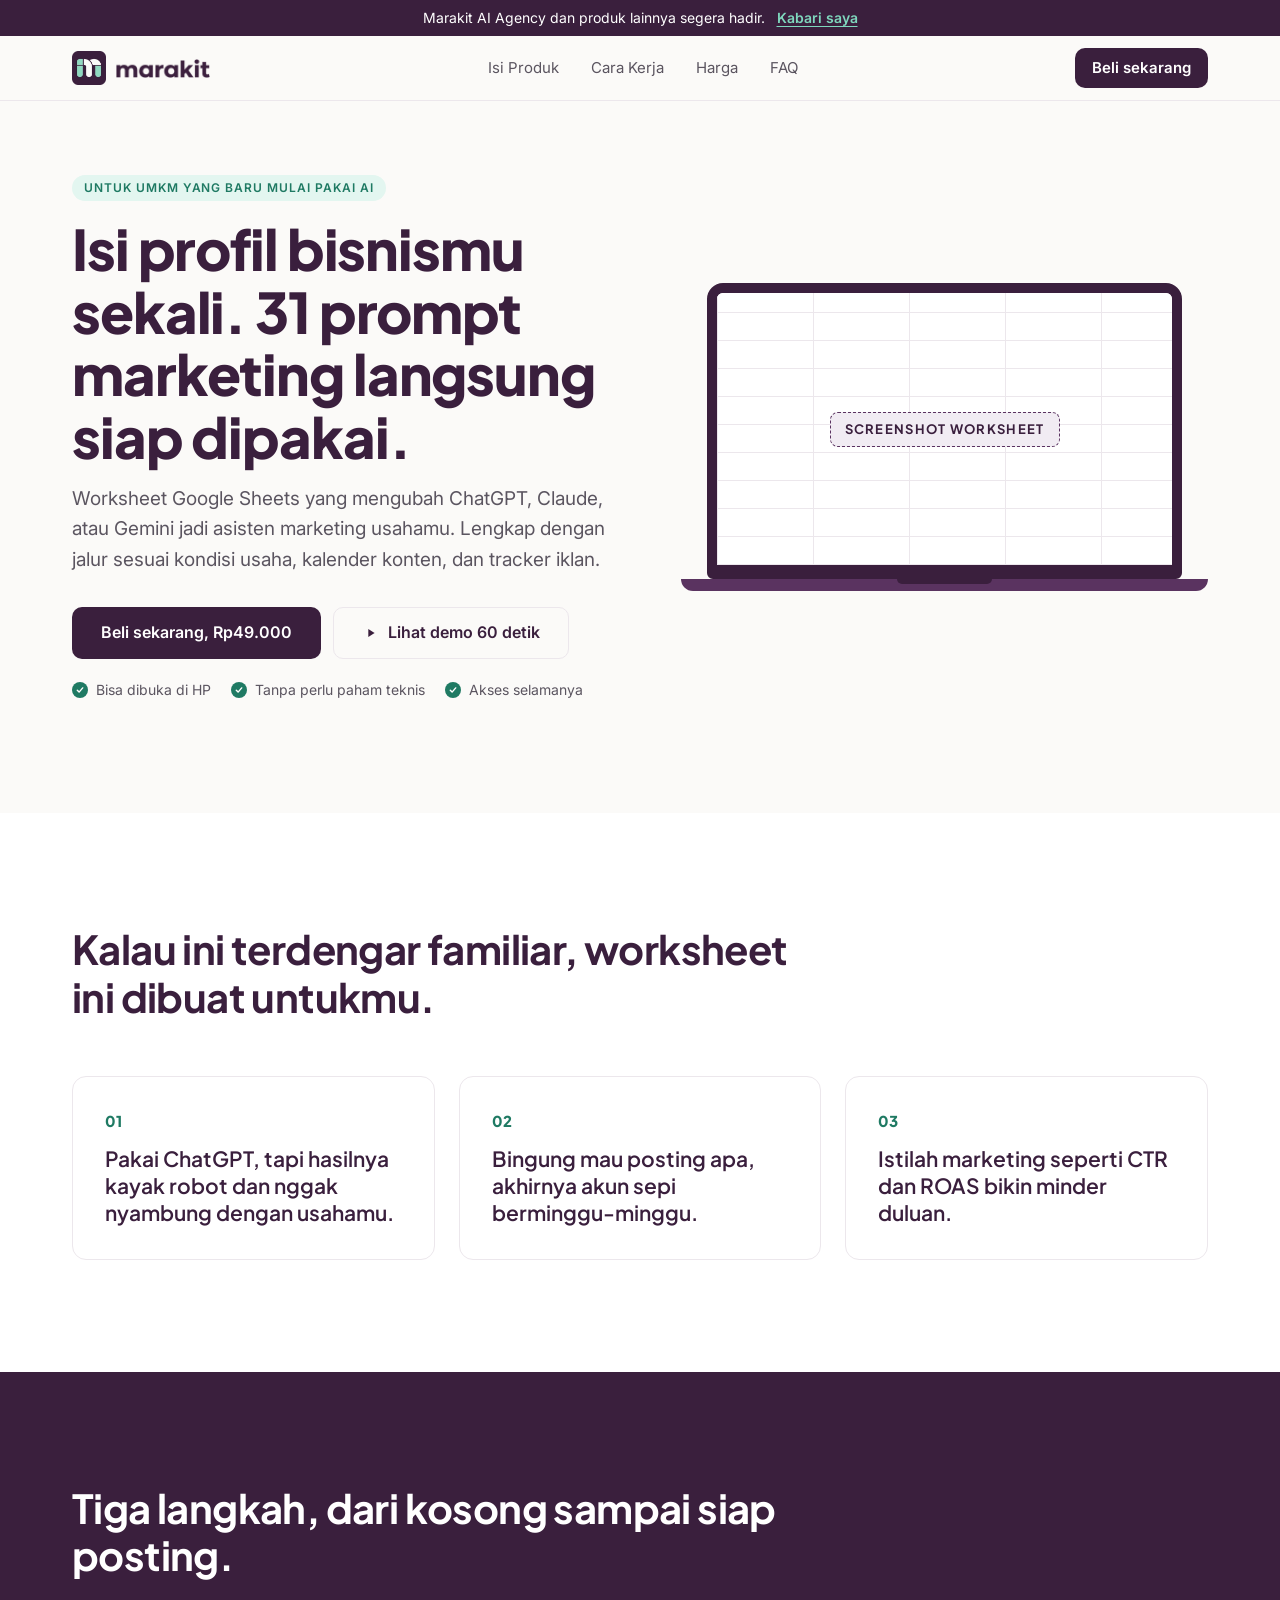
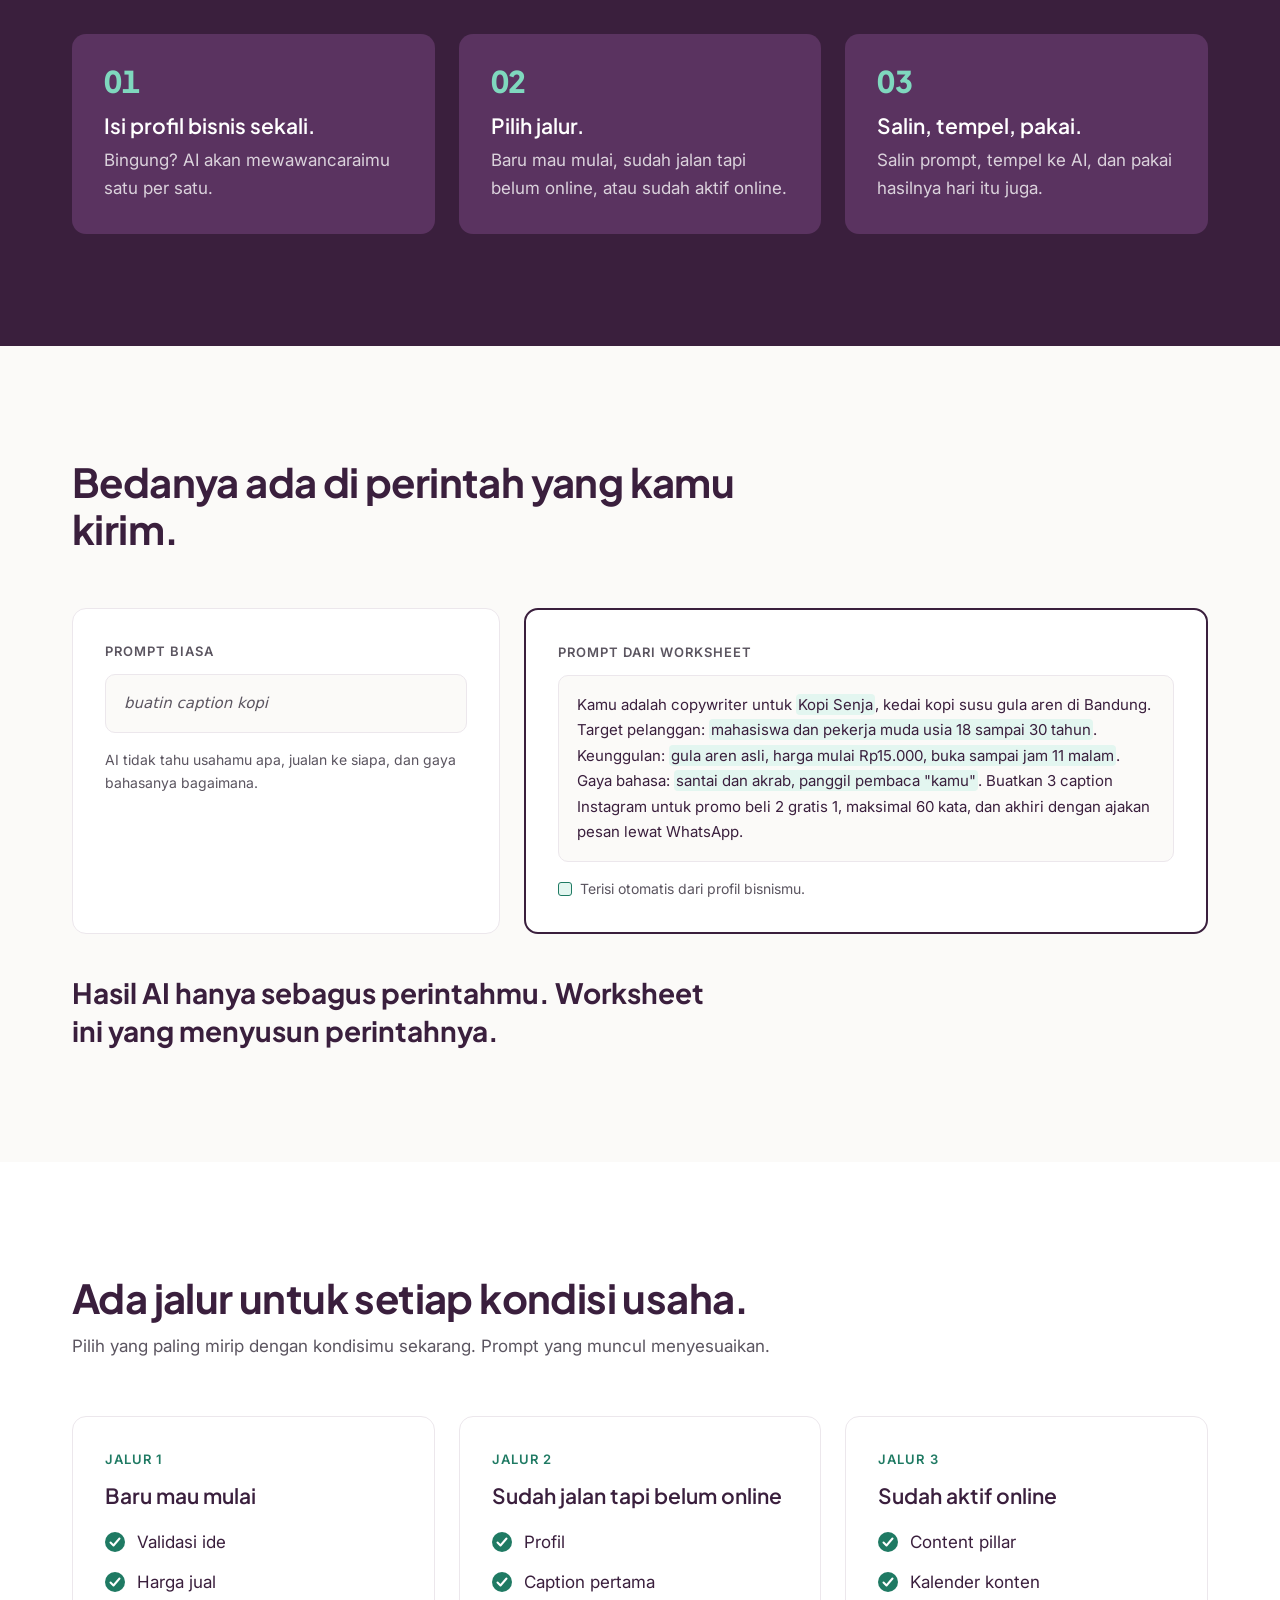
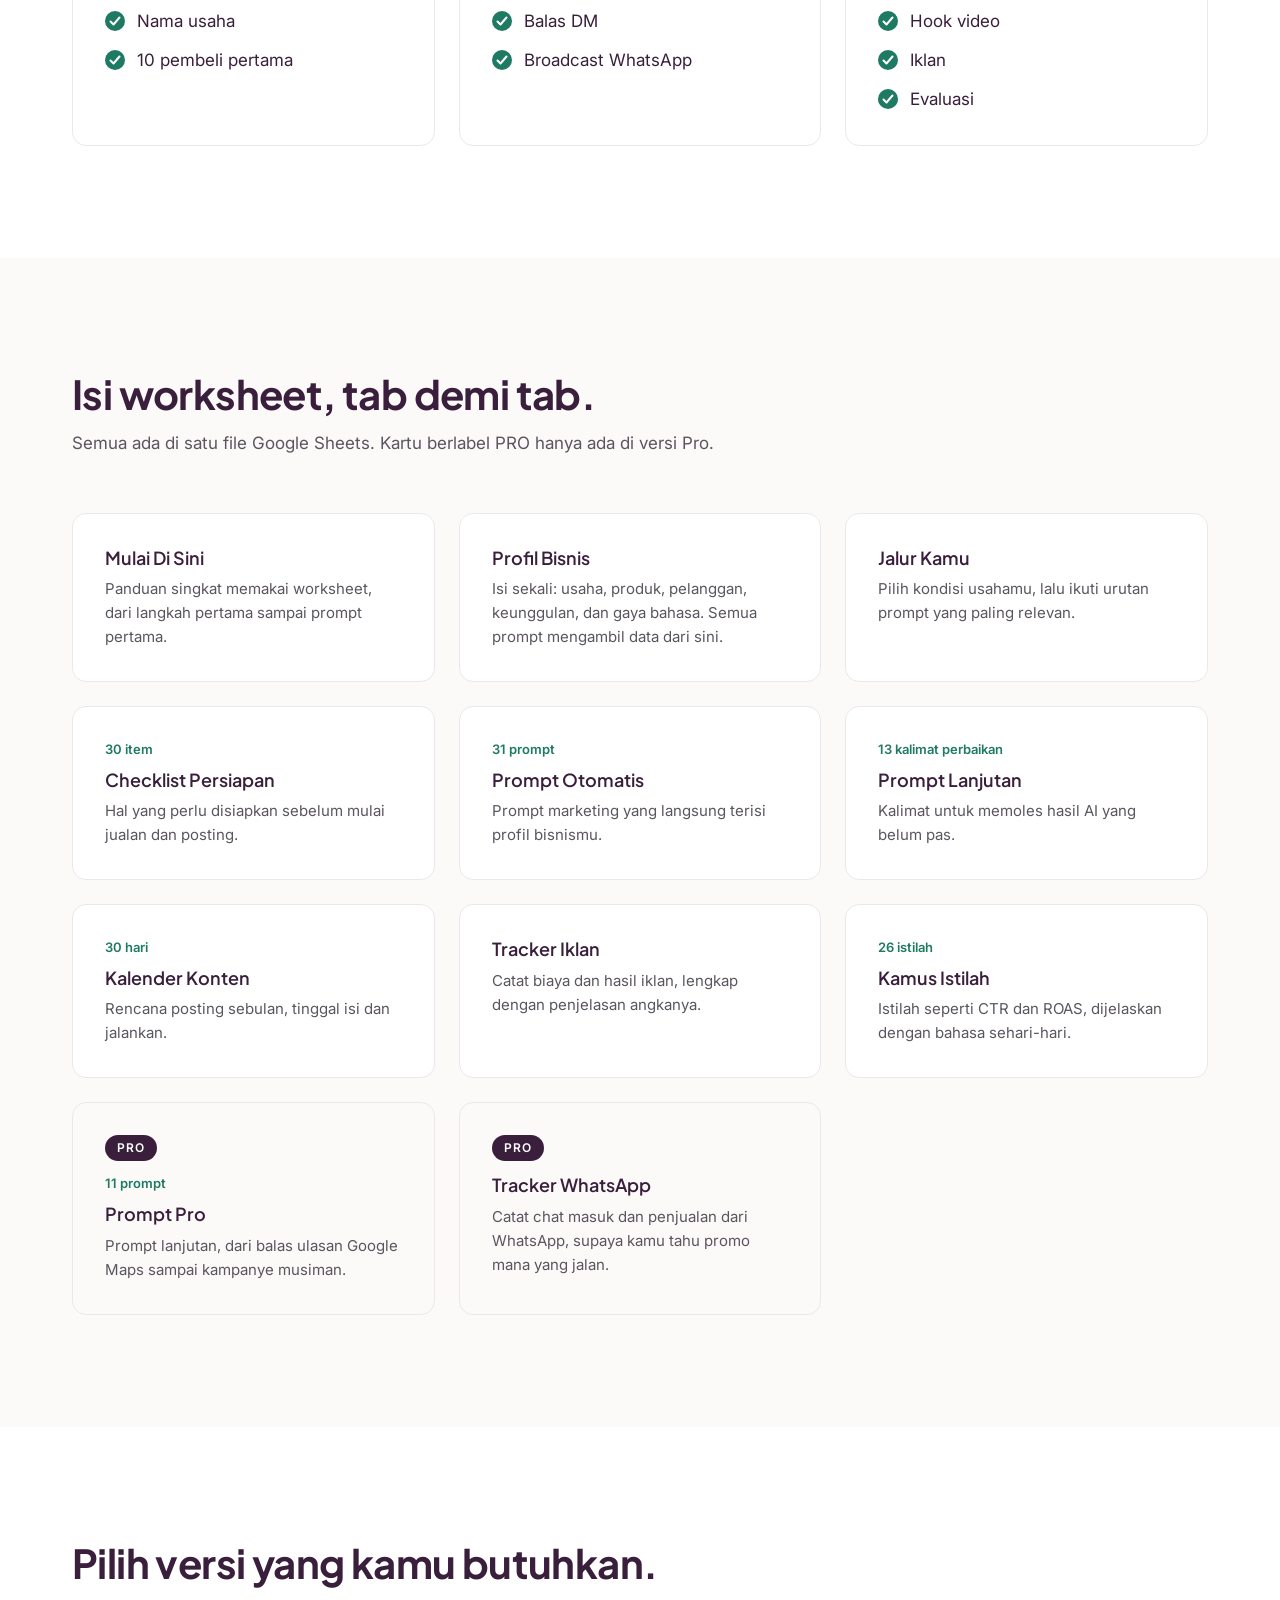
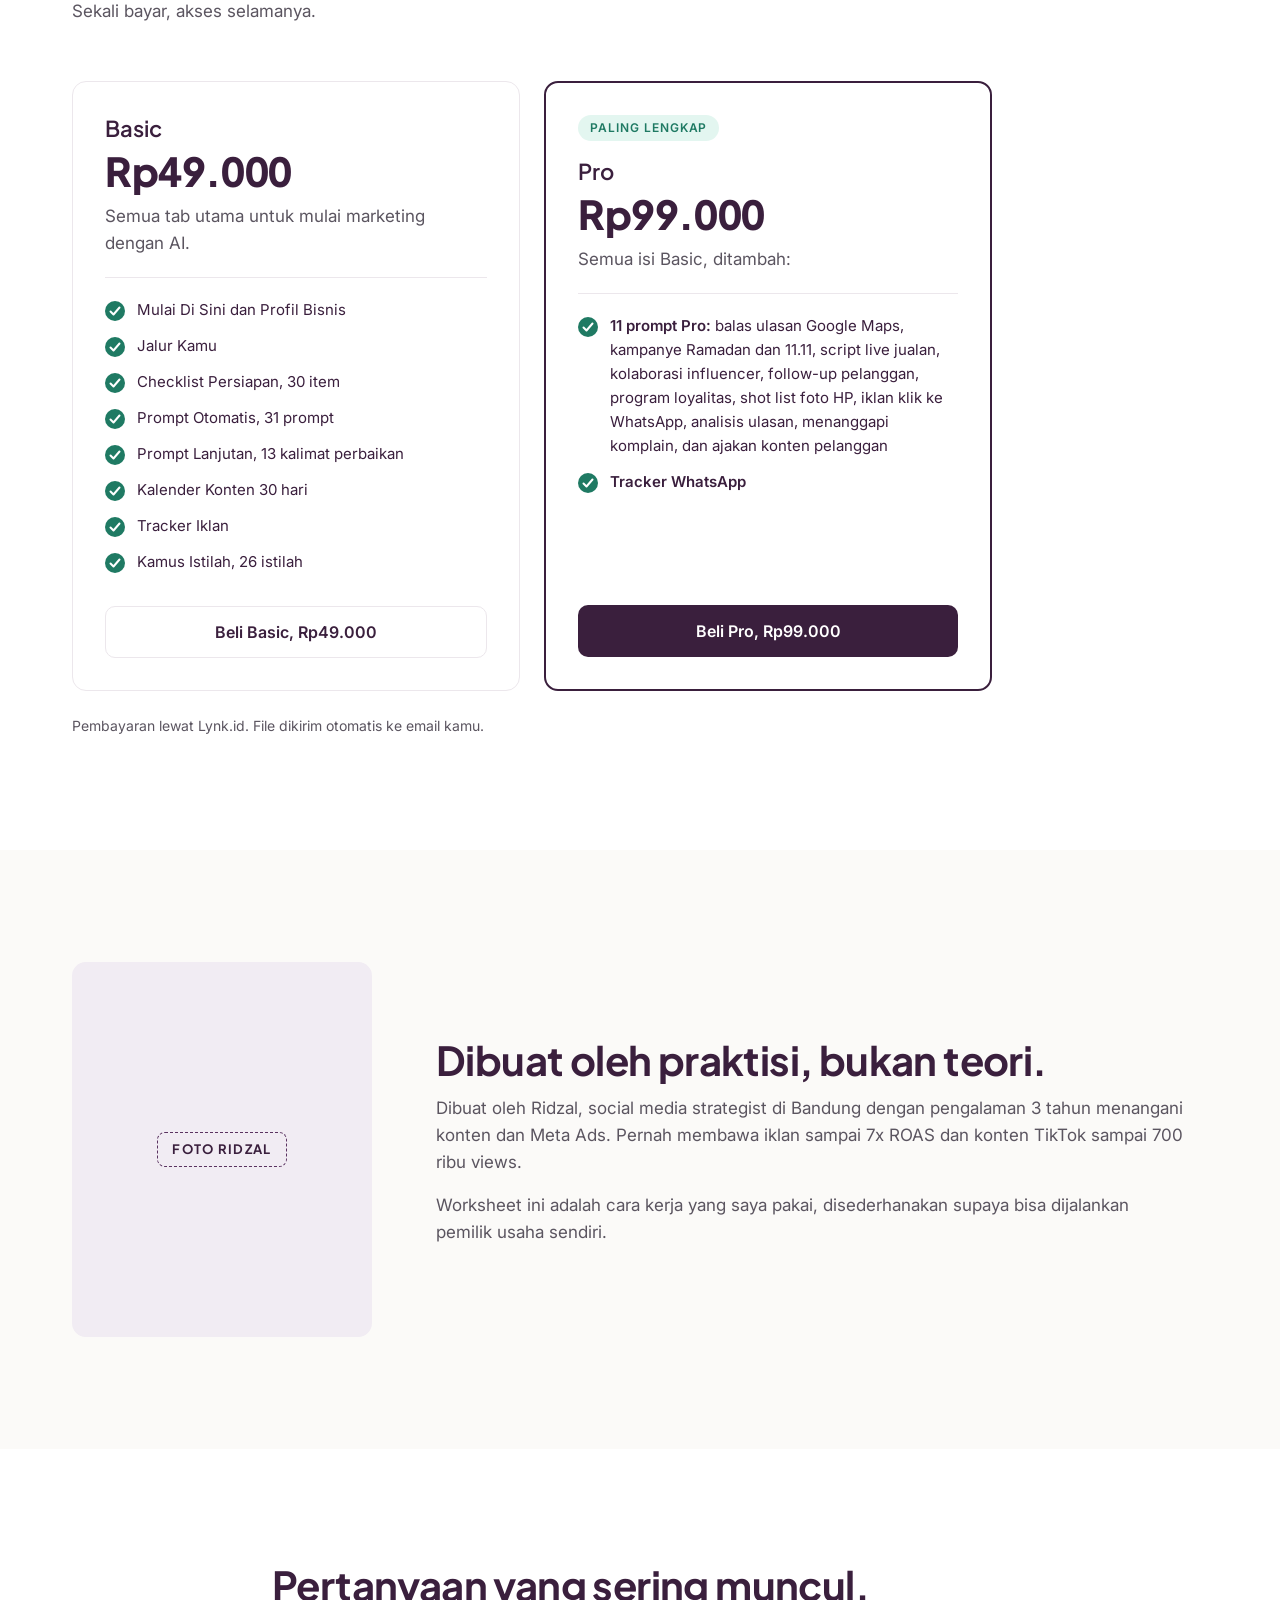
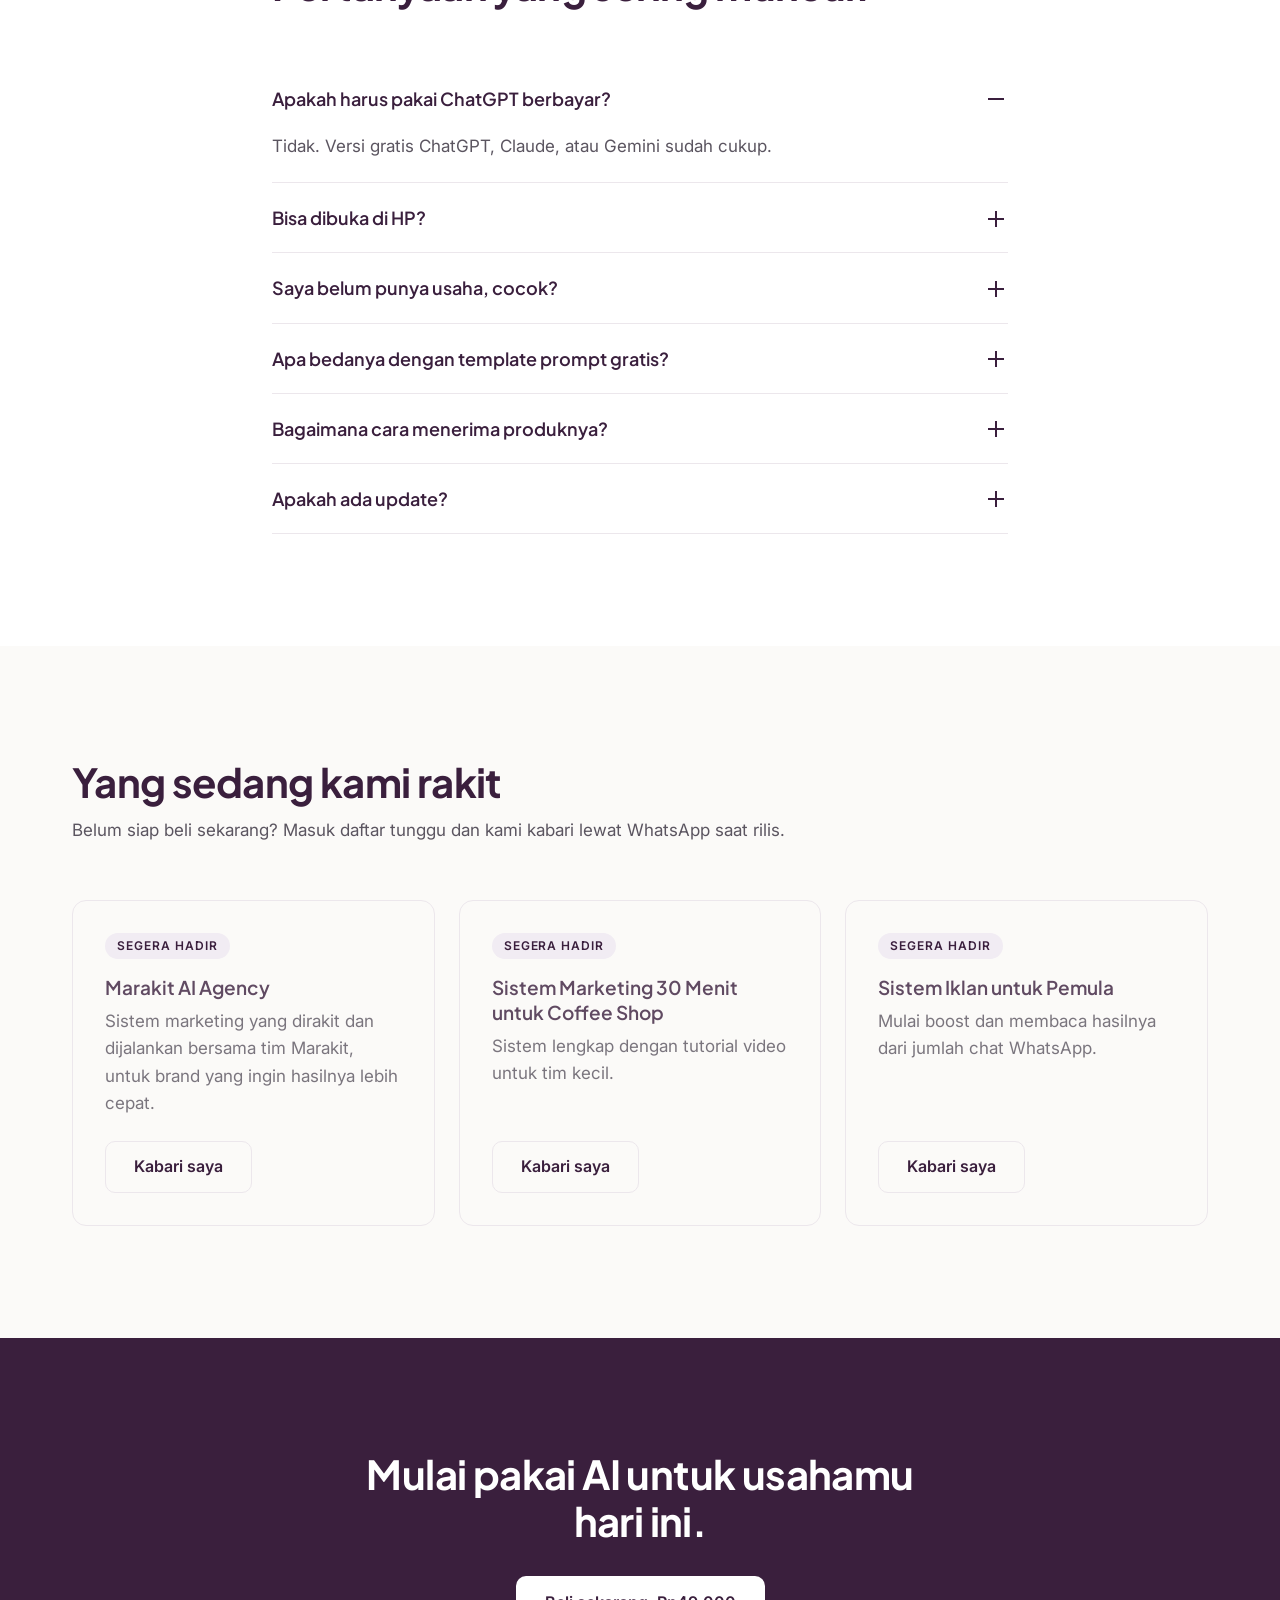
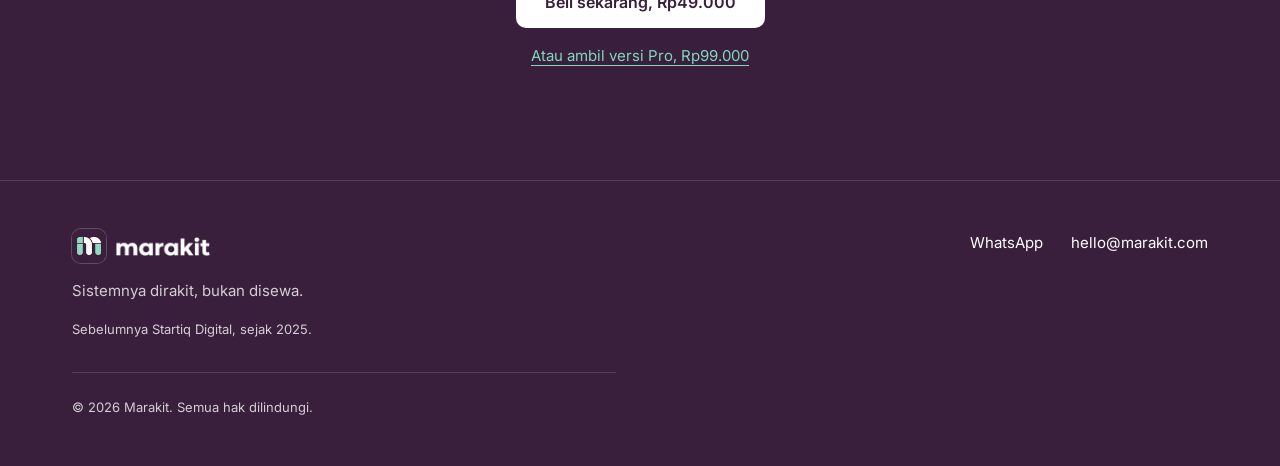
==== commit dd8eb9c6: "Turn the site into a single-product landing page for AI Marketing Worksheet - New index.html: announ" ====
--- a/en/index.html
+++ b/en/index.html
@@ -1,626 +1,16 @@
 <!doctype html>
-<html lang="en">
+<html lang="id">
 <head>
   <meta charset="utf-8">
   <meta name="viewport" content="width=device-width, initial-scale=1">
-  <title>Marakit, content and ads systems your team owns</title>
-  <meta name="description" content="We build content and ads systems for your team, then hand them over until they run without us. Book a free 30 minute call.">
-  <link rel="canonical" href="https://marakit.com/en/">
-  <link rel="alternate" hreflang="id" href="https://marakit.com/">
-  <link rel="alternate" hreflang="en" href="https://marakit.com/en/">
-  <link rel="alternate" hreflang="x-default" href="https://marakit.com/">
-  <meta name="theme-color" content="#3A1F3D">
-  <script>document.documentElement.classList.add("js")</script>
-  <link rel="icon" href="../assets/favicon-32.png" sizes="32x32" type="image/png">
-  <link rel="icon" href="../assets/favicon-192.png" sizes="192x192" type="image/png">
-  <link rel="apple-touch-icon" href="../assets/apple-touch-icon.png">
-
-  <meta property="og:type" content="website">
-  <meta property="og:locale" content="en_US">
-  <meta property="og:locale:alternate" content="id_ID">
-  <meta property="og:site_name" content="Marakit">
-  <meta property="og:url" content="https://marakit.com/en/">
-  <meta property="og:title" content="Marakit, marketing systems you own">
-  <meta property="og:description" content="A marketing system you own, not a service you rent forever.">
-  <meta property="og:image" content="https://marakit.com/assets/og-image-en.png">
-  <meta property="og:image:width" content="1200">
-  <meta property="og:image:height" content="630">
-  <meta name="twitter:card" content="summary_large_image">
-
-  <link rel="preconnect" href="https://fonts.googleapis.com">
-  <link rel="preconnect" href="https://fonts.gstatic.com" crossorigin>
-  <link rel="stylesheet" href="https://fonts.googleapis.com/css2?family=Plus+Jakarta+Sans:wght@600;700;800&family=Inter:wght@400;600&display=swap">
-  <link rel="stylesheet" href="../css/styles.css">
-
-  <script type="application/ld+json">
-  {
-    "@context": "https://schema.org",
-    "@type": "ProfessionalService",
-    "name": "Marakit",
-    "description": "We build content and ads systems for F&B, fashion, and service brands.",
-    "alternateName": "Startiq Digital",
-    "foundingDate": "2025",
-    "url": "https://marakit.com/en/",
-    "image": "https://marakit.com/assets/og-image-en.png",
-    "logo": "https://marakit.com/assets/brand/logo-mark.png",
-    "email": "halo@marakit.com",
-    "areaServed": "ID",
-    "address": { "@type": "PostalAddress", "addressLocality": "Jakarta", "addressCountry": "ID" },
-    "priceRange": "IDR 12,000,000 - IDR 30,000,000"
-  }
-  </script>
-  <script type="application/ld+json">
-  {
-    "@context": "https://schema.org",
-    "@type": "FAQPage",
-    "mainEntity": [
-      { "@type": "Question", "name": "Why not just use AI myself?", "acceptedAnswer": { "@type": "Answer", "text": "You can, and your team should. The hard part is not the tool. It is the workflow, the quality bar, and the rules for when to switch an ad off. That is what we build and hand over." } },
-      { "@type": "Question", "name": "Won't the output feel generic?", "acceptedAnswer": { "@type": "Answer", "text": "Templates are built from your brand's own data: tone, products, and content that already works. A person reviews every piece before it goes live." } },
-      { "@type": "Question", "name": "What if my team can't run it?", "acceptedAnswer": { "@type": "Answer", "text": "That is why you get written SOPs, 2 training sessions, and recordings. The ads checklist is designed for non specialist staff." } },
-      { "@type": "Question", "name": "How much does it cost?", "acceptedAnswer": { "@type": "Answer", "text": "Build only starts at IDR 15,000,000, paid once. Build and run starts at IDR 12,000,000 per month for 3 months. We give you the exact figure on the call." } },
-      { "@type": "Question", "name": "What is the difference between Build only and Build and run?", "acceptedAnswer": { "@type": "Answer", "text": "Build only: we build the system in 4 to 6 weeks and your team runs it. Build and run: we run it for 3 months while training your team, then hand everything over." } },
-      { "@type": "Question", "name": "Is ad spend included?", "acceptedAnswer": { "@type": "Answer", "text": "No. Ad spend is paid straight from your account to Meta or TikTok. We never hold your ad money." } },
-      { "@type": "Question", "name": "Is this right for my business?", "acceptedAnswer": { "@type": "Answer", "text": "It fits best for F&B, fashion, or service brands making IDR 200 million to 2 billion a month, with a marketing team of 1 to 3 people." } }
-    ]
-  }
-  </script>
+  <title>Marakit</title>
+  <meta name="robots" content="noindex">
+  <link rel="canonical" href="https://marakit.com/">
+  <!-- Halaman Inggris (versi agensi) diarsipkan di /archive/agency/en/. Link lama ke /en/ diarahkan ke halaman utama. -->
+  <meta http-equiv="refresh" content="0; url=../">
+  <script>location.replace("../" + location.search + location.hash);</script>
 </head>
 <body>
-  <a class="skip-link" href="#main">Skip to content</a>
-
-  <!-- 1. Navbar -->
-  <header class="nav" id="top">
-    <div class="container nav__inner">
-      <a class="brand" href="#top" aria-label="Marakit, the marketing system builder">
-        <img class="brand__mark" src="../assets/brand/logo-mark.webp" alt="" width="36" height="36">
-        <span class="brand__text">
-          <img class="brand__word" src="../assets/brand/wordmark-plum.webp" alt="Marakit" width="99" height="20">
-          <span class="brand__desc">marketing system builder</span>
-        </span>
-      </a>
-      <nav aria-label="Main navigation">
-        <ul class="nav__links">
-          <li><a href="#how-it-works">How it works</a></li>
-          <li><a href="#products">Products</a></li>
-          <li><a href="#proof">Proof</a></li>
-          <li><a href="#pricing">Pricing</a></li>
-        </ul>
-      </nav>
-      <div class="nav__actions">
-        <a class="lang" href="../" hreflang="id" lang="id" data-lang-switch="id" aria-label="Ganti ke Bahasa Indonesia">ID</a>
-        <a class="btn btn--primary btn--sm" href="https://wa.me/6281220694447" data-cta="navbar" target="_blank" rel="noopener">
-          <span class="hide-sm">Book a call</span><span class="show-sm">Book</span>
-        </a>
-      </div>
-    </div>
-  </header>
-
-  <main id="main">
-    <!-- 2. Hero -->
-    <section class="hero section--bone">
-      <div class="container hero__grid">
-        <div class="hero__copy">
-          <a class="hero__badge" href="#products" data-track="hero_badge"><span class="hero__badge-tag">New</span>AI Marketing Worksheet is now available</a>
-          <h1>A marketing system <span class="hl">you own</span>, not a service you rent forever.</h1>
-          <p class="lead">We build content and ads systems for your team, then hand them over until they run without us.</p>
-          <div class="hero__actions">
-            <a class="btn btn--primary" href="https://wa.me/6281220694447" data-cta="hero" target="_blank" rel="noopener">Book a 30 minute call</a>
-            <a class="btn btn--secondary" href="#how-it-works">See how it works</a>
-          </div>
-          <p class="microcopy">Free. 30 minutes. No obligation.</p>
-        </div>
-
-        <div class="hero__visual" aria-hidden="true">
-          <div class="card system-card">
-            <div class="system-card__head">
-              <span class="caption">Marketing system</span>
-              <span class="system-card__owner">Owned by your brand</span>
-            </div>
-            <ul class="checklist">
-              <li>90 day content calendar</li>
-              <li>Design and video templates</li>
-              <li>Ad account structure and naming convention</li>
-              <li>Written kill rules, not gut feeling</li>
-              <li>Weekly dashboard</li>
-            </ul>
-            <div class="system-card__foot">
-              <span class="mono">30</span> posts in <span class="mono">5</span> days, made by your own team
-            </div>
-          </div>
-        </div>
-      </div>
-    </section>
-
-    <!-- 3. Social proof bar -->
-    <!-- REPLACE before launch: the 2,000+ and 5 days figures must be real. -->
-    <section class="proofbar section--white" aria-label="Marakit in numbers">
-      <div class="container proofbar__grid">
-        <div class="stat"><span class="stat__num">10+</span><span class="stat__label">brands managed</span></div>
-        <div class="stat"><span class="stat__num">2,000+</span><span class="stat__label">assets produced</span></div>
-        <div class="stat"><span class="stat__num">5 days</span><span class="stat__label">for the first 30 posts</span></div>
-      </div>
-      <div class="container logos">
-        <p class="caption">Brands we have worked with</p>
-        <ul class="logos__list">
-          <li><img src="../assets/clients/slamet-motor.webp" alt="Slamet Motor" width="479" height="120" loading="lazy" decoding="async"></li>
-          <li><img src="../assets/clients/research-synergy.webp" alt="Research Synergy" width="198" height="120" class="logo--tall" loading="lazy" decoding="async"></li>
-          <li><img src="../assets/clients/research-synergy-institute.webp" alt="Research Synergy Institute" width="295" height="120" loading="lazy" decoding="async"></li>
-          <li><span class="logo-text">Ghovigha</span></li>
-        </ul>
-      </div>
-    </section>
-
-    <!-- 4. Problem -->
-    <section class="section section--bone" id="problem">
-      <div class="container">
-        <header class="section__head">
-          <h2>If this sounds familiar, you are not alone.</h2>
-        </header>
-        <div class="grid grid--3">
-          <article class="card problem">
-            <span class="problem__num mono">01</span>
-            <h3>Content only ships when one person is around.</h3>
-            <p>When they take leave or quit, the feed goes quiet for two weeks. The process lives in their head, not in a document.</p>
-          </article>
-          <article class="card problem">
-            <span class="problem__num mono">02</span>
-            <h3>Agency fees go up, ad results stay vague.</h3>
-            <p>Every month brings an invoice and an Ads Manager screenshot. You still can't tell which ads drive sales.</p>
-          </article>
-          <article class="card problem">
-            <span class="problem__num mono">03</span>
-            <h3>New vendor, back to square one.</h3>
-            <p>The old vendor leaves with the templates, the access, and the lessons. The new team has to guess it all again.</p>
-          </article>
-        </div>
-      </div>
-    </section>
-
-    <!-- 5. Solution -->
-    <section class="section section--white" id="solution">
-      <div class="container">
-        <header class="section__head">
-          <h2>Stop paying an agency every month. Build the engine once.</h2>
-          <p class="section__sub">The difference is not who does the work. It is who keeps the system when the contract ends.</p>
-        </header>
-        <div class="compare">
-          <div class="compare__col compare__col--before">
-            <h3>Renting a service</h3>
-            <ul class="xlist">
-              <li>You pay for as long as the contract runs</li>
-              <li>The vendor keeps the process and the access</li>
-              <li>Contract ends, output stops</li>
-              <li>Reports show activity, not results</li>
-            </ul>
-          </div>
-          <div class="compare__arrow" aria-hidden="true">
-            <svg viewBox="0 0 24 24" width="24" height="24"><path d="M5 12h14M13 6l6 6-6 6" fill="none" stroke="currentColor" stroke-width="2" stroke-linecap="round" stroke-linejoin="round"/></svg>
-          </div>
-          <div class="compare__col compare__col--after">
-            <h3>Owning a system</h3>
-            <ul class="checklist">
-              <li>Built once, then run by your team</li>
-              <li>SOPs, templates, and accounts in your brand's name</li>
-              <li>Your team keeps shipping after we leave</li>
-              <li>A dashboard shows what works</li>
-            </ul>
-          </div>
-        </div>
-
-        <div class="pillars">
-          <article class="card pillar">
-            <p class="caption">System 1</p>
-            <h3>Content System</h3>
-            <p>A content production engine that keeps running without Marakit. Everything from content pillars to publishing is written down.</p>
-          </article>
-          <article class="card pillar">
-            <p class="caption">System 2</p>
-            <h3>Ads Management System</h3>
-            <p>Your ad accounts, cleaned up and documented so anyone on your team can run them. For Meta Ads and TikTok Ads.</p>
-          </article>
-        </div>
-        <p class="pillars__note">Take one on its own, or combine both into the Full System.</p>
-      </div>
-    </section>
-
-    <!-- 6. How it works (dark) -->
-    <section class="section section--dark" id="how-it-works">
-      <div class="container">
-        <header class="section__head">
-          <h2>Four steps, from messy to self running.</h2>
-        </header>
-        <ol class="steps">
-          <li class="step">
-            <span class="step__num mono">01</span>
-            <h3>Audit</h3>
-            <p class="step__time">Week 1</p>
-            <p>We take apart your content, ad accounts, and team workflow. You get a map of problems and priorities.</p>
-          </li>
-          <li class="step">
-            <span class="step__num mono">02</span>
-            <h3>Build</h3>
-            <p class="step__time">Weeks 2 to 4</p>
-            <p>We set up SOPs, templates, account structure, tracking, and dashboards. Everything is documented.</p>
-          </li>
-          <li class="step">
-            <span class="step__num mono">03</span>
-            <h3>Run</h3>
-            <p class="step__time">Up to 3 months</p>
-            <p>The system is tested against real numbers. On Build and run, we operate it while training your team.</p>
-          </li>
-          <li class="step">
-            <span class="step__num mono">04</span>
-            <h3>Hand over</h3>
-            <p class="step__time">Full handover</p>
-            <p>Access, assets, SOPs, and training recordings move to your team. Nothing is locked on our side.</p>
-          </li>
-        </ol>
-
-        <div class="split">
-          <div class="split__intro">
-            <h3>Where AI is used, and where it isn't.</h3>
-            <p>Most vendors hide it. We show you the real workflow, so you know how 30 posts get done in 5 days.</p>
-          </div>
-          <div class="split__cols">
-            <div class="split__col">
-              <p class="caption">Done by machines</p>
-              <ul class="tools">
-                <li><span>Hook and angle research from comments</span></li>
-                <li><span>First drafts of scripts and captions</span></li>
-                <li><span>Creative variations for testing</span></li>
-                <li><span>Weekly performance summaries</span></li>
-              </ul>
-            </div>
-            <div class="split__col">
-              <p class="caption">Done by people</p>
-              <ul class="tools">
-                <li><span>Strategy and content pillars</span></li>
-                <li><span>Quality review before anything goes live</span></li>
-                <li><span>Budget decisions and kill rules</span></li>
-                <li><span>Training and handover</span></li>
-              </ul>
-            </div>
-          </div>
-        </div>
-      </div>
-    </section>
-
-    <!-- 7. Digital products. Buy and preview links are set in js/main.js (CONFIG.products). -->
-    <!-- GANTI kalau perlu: harga, nama, dan perkiraan rilis produk. -->
-    <section class="section section--white" id="products">
-      <div class="container">
-        <header class="section__head">
-          <h2>Start with a system you can run yourself</h2>
-          <p class="section__sub">Marakit digital products for small businesses that want to use AI for marketing, without the technical know-how.</p>
-        </header>
-
-        <article class="card product product--featured">
-          <div class="product__info">
-            <span class="badge">Available</span>
-            <h3 class="product__name">AI Marketing Worksheet for Small Businesses</h3>
-            <p class="product__desc">Fill in your business profile once, and 30 marketing prompts are ready to use in ChatGPT, Claude, or Gemini. Includes paths for your business stage, a prep checklist, a 30 day content calendar, an ads tracker, and a glossary.</p>
-            <ul class="checklist">
-                <li>30 prompts that fill in automatically</li>
-                <li>Separate paths for just starting, already running, or already online</li>
-                <li>Works in Google Sheets, including on your phone</li>
-                <li>A glossary in plain, everyday language</li>
-            </ul>
-          </div>
-          <div class="product__buy">
-            <p class="product__price">
-              <span class="visually-hidden">Price: </span><span class="mono">IDR 49,000</span>
-              <s class="product__was"><span class="visually-hidden">Regular price: </span>IDR 99,000</s>
-            </p>
-            <p class="product__note">One payment, lifetime access.</p>
-            <a class="btn btn--primary btn--block" href="https://wa.me/6281220694447" data-product="worksheet" data-product-link="buyUrl" data-wa-fallback="Hi Marakit, I'd like to buy the AI Marketing Worksheet." target="_blank" rel="noopener">Buy now</a>
-            <a class="btn btn--secondary btn--block" href="https://wa.me/6281220694447" data-product="worksheet" data-product-link="demoUrl" data-wa-fallback="Hi Marakit, I'd like to see what's inside the AI Marketing Worksheet." target="_blank" rel="noopener">See what's inside</a>
-          </div>
-        </article>
-
-        <p class="caption products__label">Up next</p>
-        <div class="products-soon">
-          <article class="card product product--soon">
-            <span class="badge badge--soon">Coming soon</span>
-            <h3 class="product__name">30 Minute Marketing System for Coffee Shops</h3>
-            <p class="product__desc">A complete system with video tutorials: calendar, content templates, and a daily checklist a small team can run.</p>
-            <p class="product__release">Expected release: December 2026</p>
-            <a class="btn btn--secondary" href="https://wa.me/6281220694447" data-wa-text="Hi Marakit, please let me know when 30 Minute Marketing System for Coffee Shops is released." data-event="notify_click" data-wa-loc="produk_kabari" target="_blank" rel="noopener">Notify me</a>
-          </article>
-          <article class="card product product--soon">
-            <span class="badge badge--soon">Coming soon</span>
-            <h3 class="product__name">Ads System for Beginners</h3>
-            <p class="product__desc">How to start boosting posts and read the results, measured in WhatsApp chats, not confusing ad jargon.</p>
-            <p class="product__release">Expected release: January 2027</p>
-            <a class="btn btn--secondary" href="https://wa.me/6281220694447" data-wa-text="Hi Marakit, please let me know when Ads System for Beginners is released." data-event="notify_click" data-wa-loc="produk_kabari" target="_blank" rel="noopener">Notify me</a>
-          </article>
-        </div>
-      </div>
-    </section>
-
-    <!-- 8. Deliverables -->
-    <section class="section section--bone" id="deliverables">
-      <div class="container">
-        <header class="section__head">
-          <h2>What stays in your hands.</h2>
-          <p class="section__sub">Not a monthly report. Working assets your team keeps using after the project ends.</p>
-        </header>
-        <div class="deliv-grid">
-          <article class="card deliv-list">
-            <p class="caption">Content System</p>
-            <ul class="checklist">
-              <li><strong>Content pillars and a 90 day calendar.</strong> Your team knows what to post, when, and why.</li>
-              <li><strong>Design and video templates.</strong> Duplicate and go, no blank canvas.</li>
-              <li><strong>Brief to publish workflow.</strong> Including which steps machines help with.</li>
-              <li><strong>SOPs for captions, hooks, and quality review.</strong> A written standard, not one person's taste.</li>
-              <li><strong>2 team training sessions plus recordings.</strong> New hires can learn on their own.</li>
-            </ul>
-          </article>
-          <article class="card deliv-list">
-            <p class="caption">Ads Management System</p>
-            <ul class="checklist">
-              <li><strong>Account structure and naming convention.</strong> Consistent campaigns, ad sets, and ads.</li>
-              <li><strong>Full tracking.</strong> Pixel, Conversions API, custom events, and domain verification.</li>
-              <li><strong>Creative testing framework.</strong> At least 5 variants per cycle, one variable per test.</li>
-              <li><strong>Audience library.</strong> Validated custom and lookalike audiences, ready to reuse.</li>
-              <li><strong>Budget pacing and kill rules.</strong> Written CPA and CTR thresholds for when to scale and when to stop.</li>
-              <li><strong>Dashboard and optimization SOP.</strong> Daily and weekly checklists for non specialist staff.</li>
-            </ul>
-          </article>
-        </div>
-      </div>
-    </section>
-
-    <!-- 9. Proof -->
-    <!-- The Ghovigha case study is real. REPLACE before launch: the other 2 case studies are SAMPLE STRUCTURE only. Write metrics as they are, never rounded up. -->
-    <section class="section section--white" id="proof">
-      <div class="container">
-        <header class="section__head">
-          <h2>Numbers before and after the system was built.</h2>
-        </header>
-        <div class="grid grid--3">
-          <article class="card case">
-            <div class="case__visual" aria-hidden="true">
-              <div class="bars"><span style="--h:20%"></span><span style="--h:50%"></span><span class="is-after" style="--h:90%"></span></div>
-            </div>
-            <div class="case__body">
-              <p class="case__metric">TikTok followers in 3 months</p>
-              <p class="case__nums"><span class="mono case__after">10,000+</span></p>
-              <p>Millions of total views. Over IDR 10,000,000 in sales for Ghovigha so far.</p>
-            </div>
-            <p class="case__client">Ghovigha <a class="case__tag" href="https://www.tiktok.com/@ghovigha" target="_blank" rel="noopener">TikTok @ghovigha</a></p>
-          </article>
-          <article class="card case">
-            <div class="case__visual" aria-hidden="true">
-              <div class="bars"><span style="--h:30%"></span><span class="is-after" style="--h:75%"></span></div>
-            </div>
-            <div class="case__body">
-              <p class="case__metric">Meta Ads ROAS</p>
-              <p class="case__nums"><span class="mono case__before">1.4x</span><span class="case__to">to</span><span class="mono case__after">3.2x</span></p>
-              <p>CPA dropped from IDR 118,000 to IDR 45,000 in 90 days.</p>
-            </div>
-            <p class="case__client">Local fashion brand, Bandung <span class="case__tag">Full System</span></p>
-          </article>
-          <article class="card case">
-            <div class="case__visual" aria-hidden="true">
-              <div class="bars"><span style="--h:30%"></span><span class="is-after" style="--h:85%"></span></div>
-            </div>
-            <div class="case__body">
-              <p class="case__metric">WhatsApp leads per month</p>
-              <p class="case__nums"><span class="mono case__before">45</span><span class="case__to">to</span><span class="mono case__after">130</span></p>
-              <p>Cost per lead fell from IDR 86,500 to IDR 31,200. Still running after their ads admin left.</p>
-            </div>
-            <p class="case__client">Aesthetic clinic, Surabaya <span class="case__tag">Ads System</span></p>
-          </article>
-        </div>
-
-        <blockquote class="quote">
-          <p>"Every time an admin left, we started from zero. Now a new hire opens the SOP and gets going."</p>
-          <footer>Owner of an F&amp;B brand, Jakarta</footer>
-        </blockquote>
-
-        <div class="inline-cta">
-          <p>Want to know what numbers are realistic for your brand?</p>
-          <a class="btn btn--primary" href="https://wa.me/6281220694447" data-cta="after_bukti" target="_blank" rel="noopener">Book a 30 minute call</a>
-        </div>
-      </div>
-    </section>
-
-    <!-- 10. Pricing -->
-    <section class="section section--bone" id="pricing" data-model="run">
-      <div class="container">
-        <header class="section__head">
-          <span class="badge badge--soon">Opening soon</span>
-          <h2>Choose your system and how it is handed over.</h2>
-          <p class="section__sub">Final price depends on channels and content volume. Ad spend is paid separately, straight from your account.</p>
-          <p class="section__sub">Agency services open in stages. Join the waitlist to hear first.</p>
-        </header>
-
-        <div class="models" role="group" aria-label="Handover model">
-          <button type="button" class="model" data-model-btn="run" aria-pressed="true">
-            <span class="model__name">Build and run <span class="badge badge--inline">Recommended</span></span>
-            <span class="model__desc">We run it for 3 months while training your team, then hand everything over.</span>
-          </button>
-          <button type="button" class="model" data-model-btn="build" aria-pressed="false">
-            <span class="model__name">Build only</span>
-            <span class="model__desc">We build it in 4 to 6 weeks, your team runs it. Paid once.</span>
-          </button>
-        </div>
-
-        <div class="grid grid--3 pricing">
-          <article class="card tier">
-            <h3>Content System</h3>
-            <p class="tier__for">For brands whose output depends on one person.</p>
-            <p class="tier__price">
-              <span class="tier__from">Starting at</span>
-              <span class="mono" data-show="run">IDR 12,000,000</span><span class="tier__unit" data-show="run">per month, 3 months</span>
-              <span class="mono" data-show="build">IDR 15,000,000</span><span class="tier__unit" data-show="build">paid once, 4 to 6 weeks</span>
-            </p>
-            <ul class="checklist">
-              <li>Content pillars and 90 day calendar</li>
-              <li>Design and video templates</li>
-              <li>Production workflow and SOPs</li>
-              <li>2 training sessions plus recordings</li>
-            </ul>
-            <a class="btn btn--secondary btn--block" href="https://wa.me/6281220694447" data-wa-text="Hi Marakit, I'd like to join the waitlist for Content System." data-event="waitlist_click" data-wa-loc="paket_content" target="_blank" rel="noopener">Join the waitlist</a>
-          </article>
-          <article class="card tier">
-            <h3>Ads System</h3>
-            <p class="tier__for">For brands running ads nobody can explain.</p>
-            <p class="tier__price">
-              <span class="tier__from">Starting at</span>
-              <span class="mono" data-show="run">IDR 15,000,000</span><span class="tier__unit" data-show="run">per month, 3 months</span>
-              <span class="mono" data-show="build">IDR 18,000,000</span><span class="tier__unit" data-show="build">paid once, 4 to 6 weeks</span>
-            </p>
-            <ul class="checklist">
-              <li>Account structure and full tracking</li>
-              <li>Creative testing and audience library</li>
-              <li>Budget pacing and kill rules</li>
-              <li>Dashboard and optimization SOP</li>
-            </ul>
-            <a class="btn btn--secondary btn--block" href="https://wa.me/6281220694447" data-wa-text="Hi Marakit, I'd like to join the waitlist for Ads System." data-event="waitlist_click" data-wa-loc="paket_ads" target="_blank" rel="noopener">Join the waitlist</a>
-          </article>
-          <article class="card tier tier--popular">
-            <span class="badge">Most popular</span>
-            <h3>Full System</h3>
-            <p class="tier__for">Content and ads in one system, one dashboard.</p>
-            <p class="tier__price">
-              <span class="tier__from">Starting at</span>
-              <span class="mono" data-show="run">IDR 25,000,000</span><span class="tier__unit" data-show="run">per month, 3 months</span>
-              <span class="mono" data-show="build">IDR 30,000,000</span><span class="tier__unit" data-show="build">paid once, 4 to 6 weeks</span>
-            </p>
-            <ul class="checklist">
-              <li>Everything in Content System</li>
-              <li>Everything in Ads System</li>
-              <li>One dashboard for content and ads</li>
-              <li>Full handover to your team</li>
-            </ul>
-            <a class="btn btn--primary btn--block" href="https://wa.me/6281220694447" data-wa-text="Hi Marakit, I'd like to join the waitlist for Full System." data-event="waitlist_click" data-wa-loc="paket_full" target="_blank" rel="noopener">Join the waitlist</a>
-          </article>
-        </div>
-      </div>
-    </section>
-
-    <!-- 11. About -->
-    <section class="section section--white" id="about">
-      <div class="container about">
-        <div class="about__photo" role="img" aria-label="Photo of the Marakit team">
-          <img src="../assets/brand/logo-mark.webp" alt="" width="128" height="128" loading="lazy" class="about__logo">
-        </div>
-        <div class="about__copy">
-          <h2>Who is behind Marakit.</h2>
-          <p>Marakit came from a pattern we kept seeing. Brands paid agencies for years, then had nothing when the contract ended.</p>
-          <p>We flipped the model. We build the system, you own it.</p>
-          <p>Marakit was previously Startiq Digital, founded in 2025. We rebranded so the name says what we do: build marketing systems.</p>
-        </div>
-      </div>
-    </section>
-
-    <!-- 12. FAQ -->
-    <section class="section section--bone" id="faq">
-      <div class="container container--narrow">
-        <header class="section__head">
-          <h2>Questions people usually ask.</h2>
-        </header>
-        <div class="faq">
-          <details name="faq" open>
-            <summary>Why not just use AI myself?</summary>
-            <p>You can, and your team should. The hard part is not the tool. It is the workflow, the quality bar, and the rules for when to switch an ad off. That is what we build and hand over.</p>
-          </details>
-          <details name="faq">
-            <summary>Won't the output feel generic?</summary>
-            <p>Templates are built from your brand's own data: tone, products, and content that already works. A person reviews every piece before it goes live. See examples in <a href="#proof">Proof</a>.</p>
-          </details>
-          <details name="faq">
-            <summary>What if my team can't run it?</summary>
-            <p>That is why you get written SOPs, 2 training sessions, and recordings. The ads checklist is designed for non specialist staff.</p>
-          </details>
-          <details name="faq">
-            <summary>How much does it cost?</summary>
-            <p>Build only starts at IDR 15,000,000, paid once. Build and run starts at IDR 12,000,000 per month for 3 months. We give you the exact figure on the call.</p>
-          </details>
-          <details name="faq">
-            <summary>What is the difference between Build only and Build and run?</summary>
-            <p>Build only: we build the system in 4 to 6 weeks and your team runs it. Build and run: we run it for 3 months while training your team, then hand everything over.</p>
-          </details>
-          <details name="faq">
-            <summary>Is ad spend included?</summary>
-            <p>No. Ad spend is paid straight from your account to Meta or TikTok. We never hold your ad money.</p>
-          </details>
-          <details name="faq">
-            <summary>Is this right for my business?</summary>
-            <p>It fits best for F&amp;B, fashion, or service brands making IDR 200 million to 2 billion a month, with a marketing team of 1 to 3 people.</p>
-          </details>
-        </div>
-      </div>
-    </section>
-
-    <!-- 13. Closing CTA (dark) -->
-    <section class="section section--dark" id="booking">
-      <div class="container closing">
-        <div class="closing__copy">
-          <h2>One call, and you leave with a map of your marketing problems.</h2>
-          <p>We cover your content output, ad accounts, and what to build first. If Marakit is not the answer, we will tell you straight.</p>
-          <div class="closing__actions">
-            <a class="btn btn--light" href="#products" data-track="closing_lihat_produk">See products</a>
-          </div>
-          <p class="closing__hint">Want to start on your own first? Our digital products are ready to use today.</p>
-          <div class="guarantee">
-            <h3>Audit guarantee</h3>
-            <p>If the Audit gives you no new insight, we refund the audit fee in full.</p>
-          </div>
-        </div>
-
-        <form class="card form" id="booking-form" novalidate>
-          <h3>Book your call on WhatsApp</h3>
-          <p class="form__hint">Fill in these 4 details, then send them on WhatsApp. The call starts with your brand.</p>
-          <div class="field">
-            <label for="f-name">Name</label>
-            <input id="f-name" name="name" type="text" autocomplete="name" required>
-          </div>
-          <div class="field">
-            <label for="f-wa">WhatsApp number</label>
-            <input id="f-wa" name="whatsapp" type="tel" inputmode="tel" autocomplete="tel" placeholder="+62 8xx" required pattern="^\+?[0-9][0-9\s\-]{7,16}$">
-          </div>
-          <div class="field">
-            <label for="f-brand">Brand name</label>
-            <input id="f-brand" name="brand" type="text" autocomplete="organization" required>
-          </div>
-          <div class="field">
-            <label for="f-omzet">Monthly revenue</label>
-            <select id="f-omzet" name="omzet" required>
-              <option value="" selected disabled>Choose a range</option>
-              <option>Under IDR 200 million</option>
-              <option>IDR 200 to 500 million</option>
-              <option>IDR 500 million to 1 billion</option>
-              <option>IDR 1 to 2 billion</option>
-              <option>Over IDR 2 billion</option>
-            </select>
-          </div>
-          <p class="form__error" id="form-error" role="alert" hidden>Please fill in every field with a valid WhatsApp number.</p>
-          <button class="btn btn--secondary btn--block" type="submit">Book on WhatsApp</button>
-        </form>
-      </div>
-    </section>
-  </main>
-
-  <!-- 14. Footer -->
-  <footer class="footer">
-    <div class="container footer__grid">
-      <div>
-        <p class="brand brand--light"><img class="brand__mark" src="../assets/brand/logo-mark.webp" alt="" width="36" height="36"><span class="brand__text"><img class="brand__word" src="../assets/brand/wordmark-white.webp" alt="Marakit" width="99" height="20"><span class="brand__desc">marketing system builder</span></span></p>
-        <p class="footer__tag">Systems you build, not rent.</p>
-        <p class="footer__note">Formerly Startiq Digital, since 2025.</p>
-      </div>
-      <ul class="footer__links">
-        <li><a href="mailto:halo@marakit.com">halo@marakit.com</a></li>
-        <li><a href="https://wa.me/6281220694447" data-wa="footer" target="_blank" rel="noopener">WhatsApp</a></li>
-        <li><a href="../" hreflang="id" lang="id" data-lang-switch="id">Bahasa Indonesia</a></li>
-      </ul>
-      <p class="footer__legal">&copy; 2026 Marakit. All rights reserved.</p>
-    </div>
-  </footer>
-
-  <script src="../js/main.js" defer></script>
-  <script src="../js/fx.js" defer></script>
+  <p><a href="../">Lanjut ke marakit.com</a></p>
 </body>
 </html>
